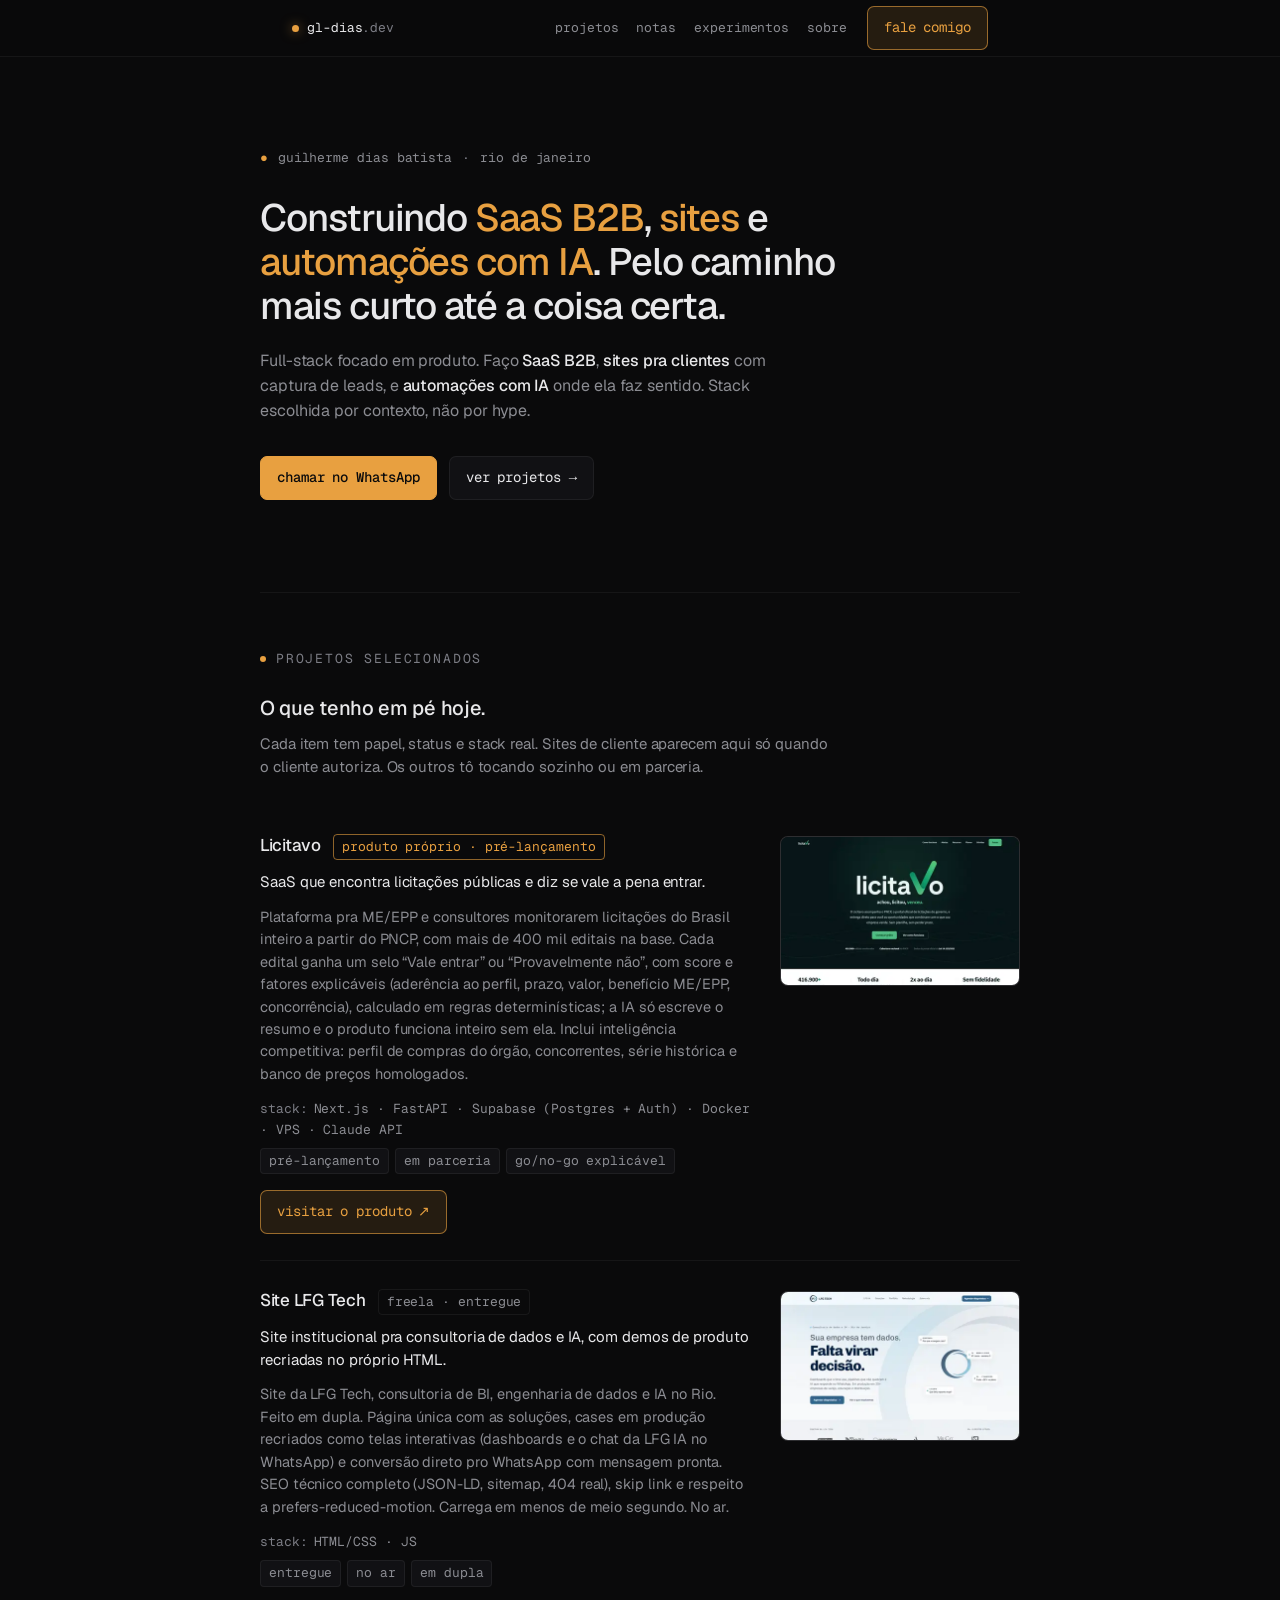
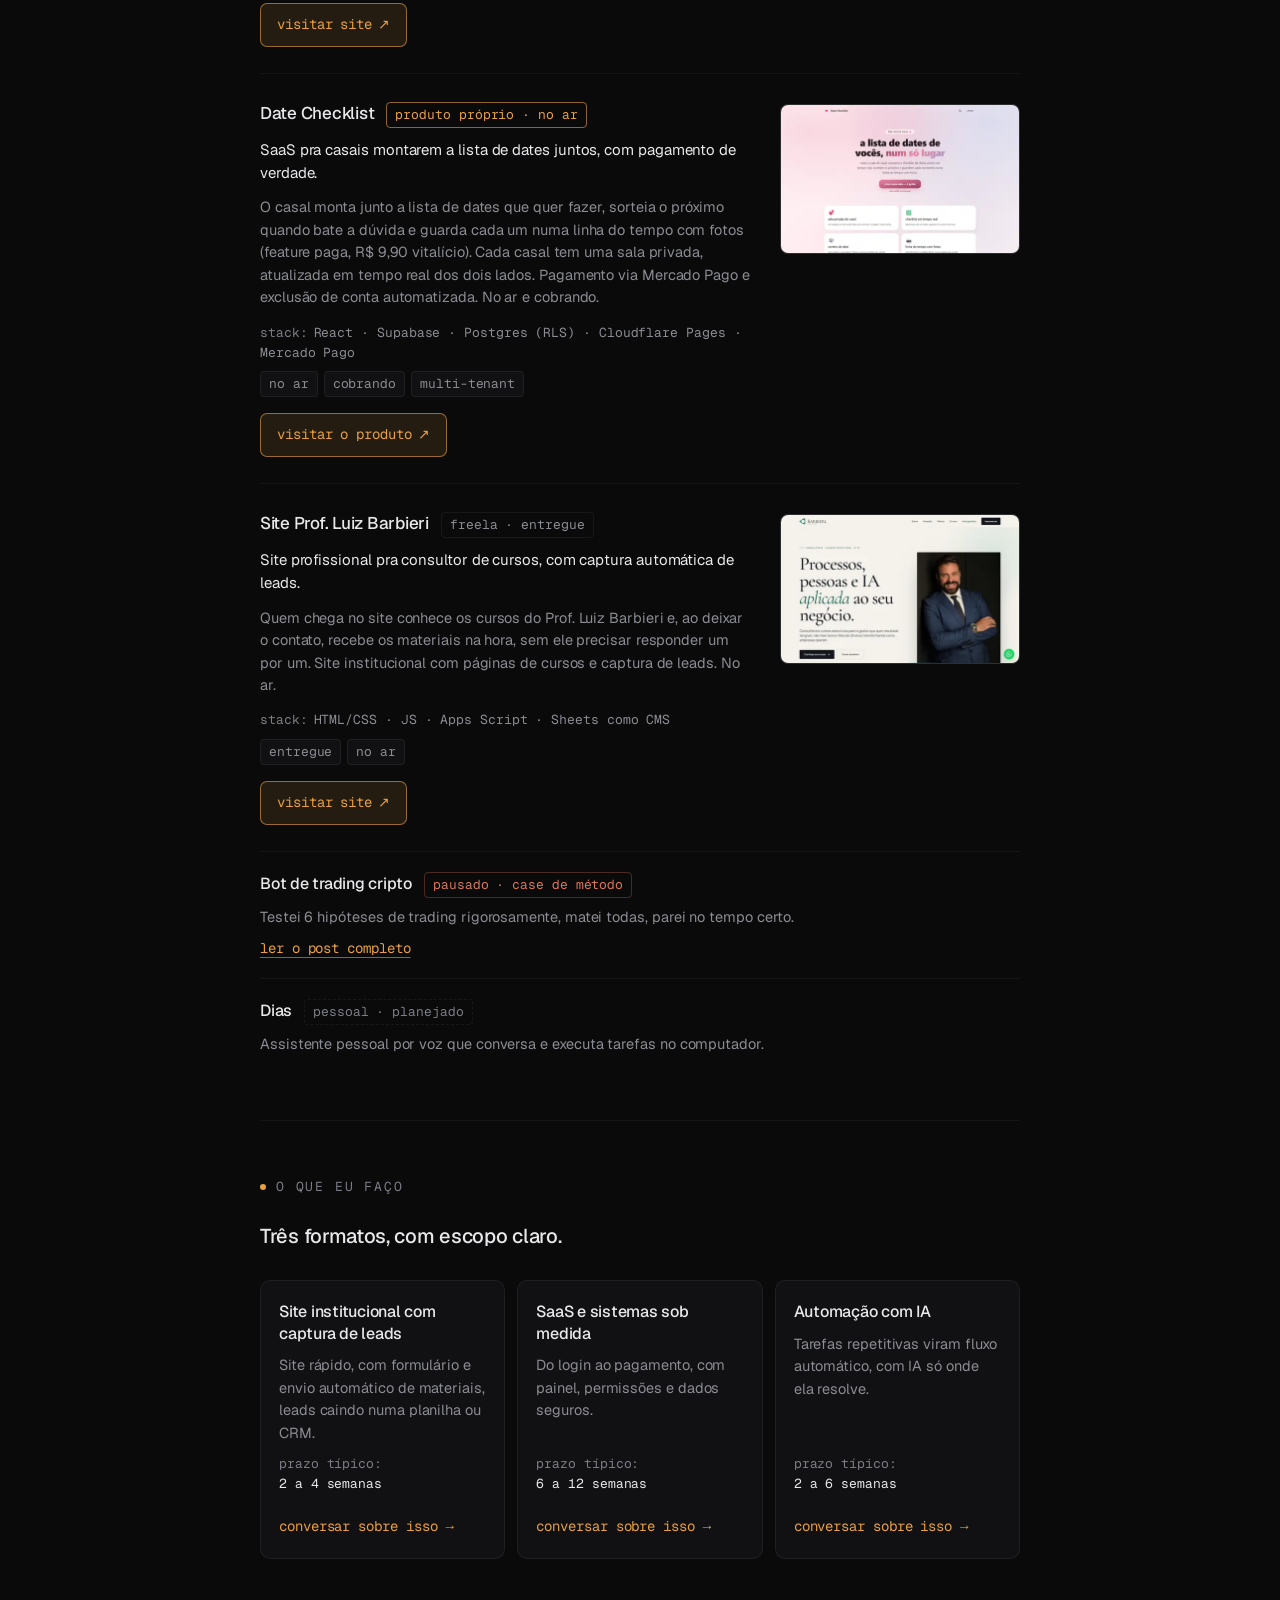
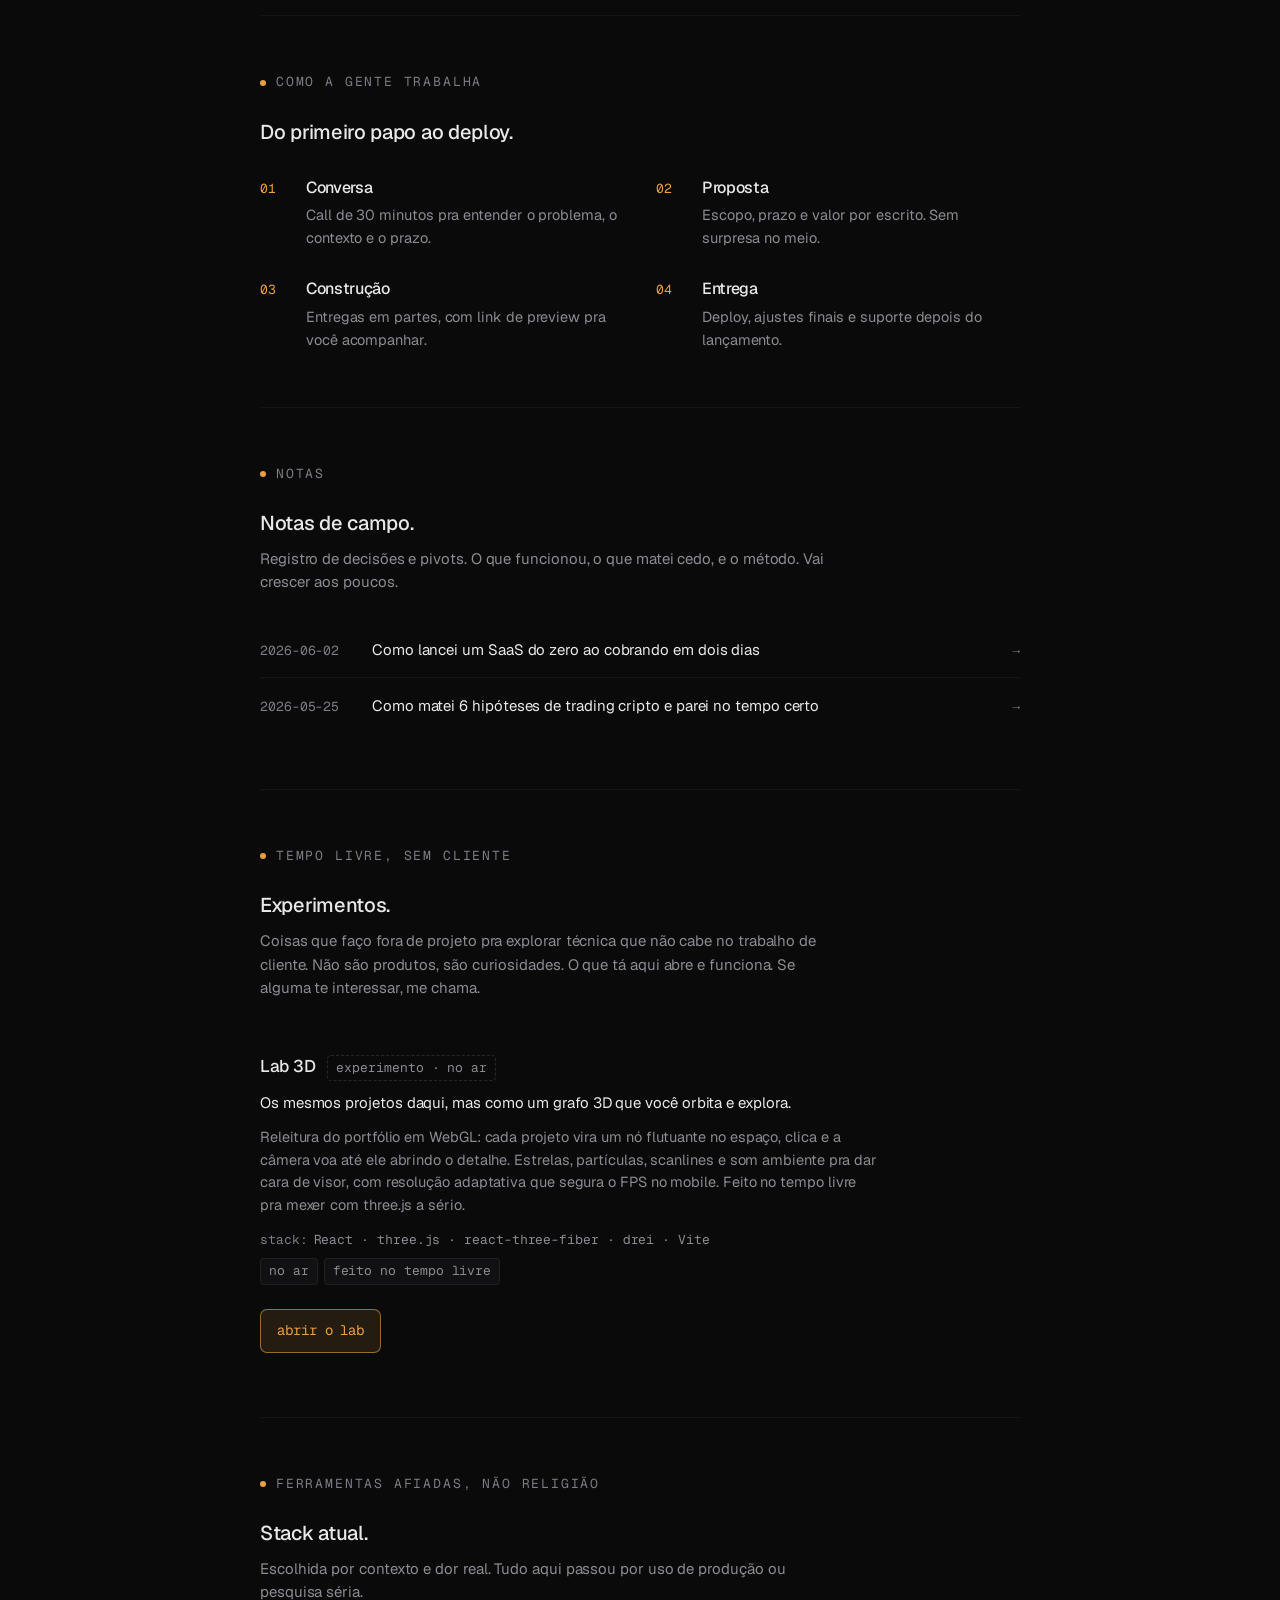
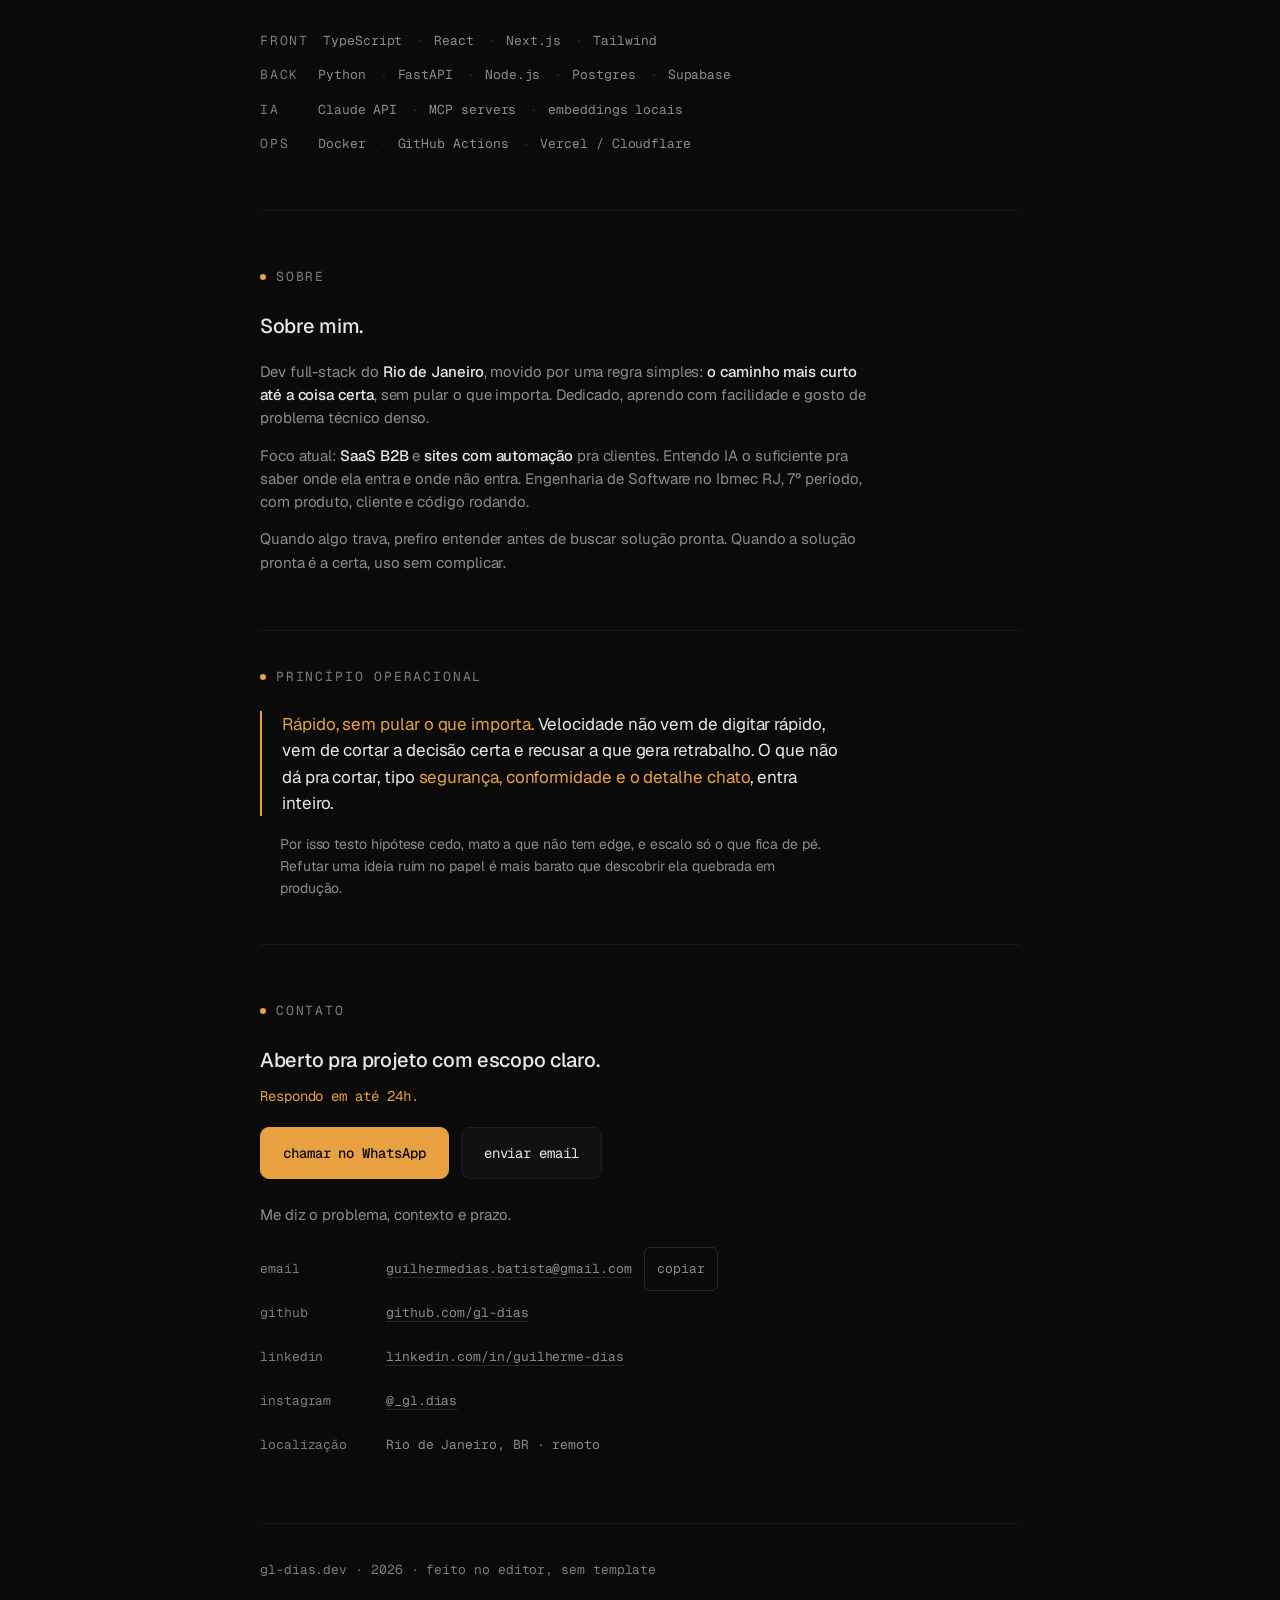
==== index.html @ 7282e041 "Refactor code structure for improved readability and maintainability" ====
<!DOCTYPE html>
<html lang="pt-BR">
<head>
  <meta charset="UTF-8" />
  <meta name="viewport" content="width=device-width, initial-scale=1.0" />
  <title>Guilherme Dias · engenharia de software full-stack, IA aplicada</title>
  <meta name="description" content="Dev full-stack do Rio de Janeiro. Construindo SaaS B2B, sites com captura de leads e automações com IA onde faz sentido. Rápido, sem pular o que importa." />

  <meta property="og:title" content="Guilherme Dias · engenharia de software full-stack, IA aplicada" />
  <meta property="og:description" content="Dev full-stack do Rio. Construindo SaaS B2B, sites e automações com IA onde faz sentido." />
  <meta property="og:type" content="website" />
  <meta property="og:url" content="https://gl-dias.pages.dev/" />
  <meta property="og:image" content="https://gl-dias.pages.dev/images/og.jpg" />
  <meta name="twitter:card" content="summary_large_image" />
  <link rel="canonical" href="https://gl-dias.pages.dev/" />

  <link rel="preload" href="/fonts/geist-latin.woff2" as="font" type="font/woff2" crossorigin />
  <link rel="preload" href="/fonts/geist-mono-latin.woff2" as="font" type="font/woff2" crossorigin />

  <link rel="stylesheet" href="styles.css" />

  <link rel="icon" type="image/svg+xml" href="data:image/svg+xml;utf8,<svg xmlns='http://www.w3.org/2000/svg' viewBox='0 0 32 32'><rect width='32' height='32' rx='6' fill='%230A0A0B'/><circle cx='16' cy='16' r='5' fill='%23E8A040'/></svg>" />

  <script type="application/ld+json">
  {
    "@context": "https://schema.org",
    "@type": "Person",
    "name": "Guilherme Dias Batista",
    "jobTitle": "Desenvolvedor full-stack",
    "alumniOf": {
      "@type": "CollegeOrUniversity",
      "name": "Ibmec RJ"
    },
    "url": "https://gl-dias.pages.dev/",
    "image": "https://gl-dias.pages.dev/images/og.jpg",
    "address": {
      "@type": "PostalAddress",
      "addressLocality": "Rio de Janeiro",
      "addressRegion": "RJ",
      "addressCountry": "BR"
    },
    "sameAs": [
      "https://github.com/gl-dias",
      "https://www.linkedin.com/in/guilherme-dias-838326241/",
      "https://instagram.com/_gl.dias"
    ]
  }
  </script>

  <!-- reveal só esconde conteúdo se o JS rodar; se main.js não confirmar em 1,5s, tudo aparece -->
  <script>
    document.documentElement.classList.add("js");
    setTimeout(function () {
      if (!window.__revealReady) document.documentElement.classList.remove("js");
    }, 1500);
  </script>
  <script src="main.js" defer></script>
</head>
<body>
  <nav class="nav" aria-label="principal">
    <div class="nav-inner">
      <a href="#" class="nav-logo">
        <span class="dot"></span>
        <span>gl-dias<span class="faint">.dev</span></span>
      </a>
      <div class="nav-links" id="nav-links">
        <a href="#projetos">projetos</a>
        <a href="#notas">notas</a>
        <a href="#experimentos">experimentos</a>
        <a href="#sobre">sobre</a>
        <a href="#contato" class="nav-link-contact">contato</a>
      </div>
      <a class="btn btn-primary nav-cta" href="#contato">fale comigo</a>
      <button class="nav-toggle" type="button" aria-expanded="false" aria-controls="nav-links" aria-label="abrir menu">
        <span class="nav-toggle-bar"></span>
        <span class="nav-toggle-bar"></span>
      </button>
    </div>
  </nav>

  <main>
    <!-- hero -->
    <section class="hero wrap">
      <div class="reveal">
        <div class="hero-tag">
          <span class="at">●</span>
          <span>guilherme dias batista</span>
          <span class="faint">·</span>
          <span>rio de janeiro</span>
        </div>
      </div>

      <div class="reveal">
        <h1 class="hero-headline">
          Construindo <em>SaaS B2B</em>, <em>sites</em> e <em>automações com IA</em>. Pelo caminho mais curto até a coisa certa.
        </h1>
      </div>

      <div class="reveal">
        <p class="hero-sub">
          Full-stack focado em produto. Faço <strong>SaaS B2B</strong>,
          <strong>sites pra clientes</strong> com captura de leads, e
          <strong>automações com IA</strong> onde ela faz sentido.
          Stack escolhida por contexto, não por hype.
        </p>
      </div>

      <div class="reveal">
        <div class="hero-actions">
          <a class="btn btn-solid" href="https://wa.me/5521998822396?text=Oi%20Guilherme%2C%20vim%20pelo%20site.%20Meu%20projeto%20%C3%A9..." target="_blank" rel="noopener">chamar no WhatsApp</a>
          <a class="btn" href="#projetos">ver projetos →</a>
        </div>
      </div>
    </section>

    <!-- projetos -->
    <section id="projetos" class="wrap section">
      <div class="reveal">
        <div class="eyebrow">projetos selecionados</div>
        <h2 style="margin-bottom: 8px">O que tenho em pé hoje.</h2>
        <p style="margin-bottom: 28px; max-width: 580px">
          Cada item tem papel, status e stack real. Sites de cliente aparecem aqui só
          quando o cliente autoriza. Os outros tô tocando sozinho ou em parceria.
        </p>
      </div>

      <div class="proj-list">
        <article class="proj proj-full reveal">
          <div class="proj-body">
            <div class="proj-head">
              <h3 class="proj-name">Licitavo</h3>
              <span class="proj-role lead">produto próprio · pré-lançamento</span>
            </div>
            <p class="proj-tagline">SaaS que encontra licitações públicas e diz se vale a pena entrar.</p>
            <p class="proj-desc">Plataforma pra ME/EPP e consultores monitorarem licitações do Brasil inteiro a partir do PNCP, com mais de 400 mil editais na base. Cada edital ganha um selo “Vale entrar” ou “Provavelmente não”, com score e fatores explicáveis (aderência ao perfil, prazo, valor, benefício ME/EPP, concorrência), calculado em regras determinísticas; a IA só escreve o resumo e o produto funciona inteiro sem ela. Inclui inteligência competitiva: perfil de compras do órgão, concorrentes, série histórica e banco de preços homologados.</p>
            <p class="proj-stack"><span class="stack-label">stack:</span>Next.js · FastAPI · Supabase (Postgres + Auth) · Docker · VPS · Claude API</p>
            <ul class="proj-chips">
              <li>pré-lançamento</li>
              <li>em parceria</li>
              <li>go/no-go explicável</li>
            </ul>
            <a class="proj-link" href="https://licitavo.com.br" target="_blank" rel="noopener">visitar o produto <span class="proj-link-arrow">↗</span></a>
          </div>
          <img class="proj-thumb" src="images/projetos/licitavo-480.webp" data-zoom-src="images/projetos/licitavo-1440.webp" srcset="images/projetos/licitavo-480.webp 480w, images/projetos/licitavo-640.webp 640w, images/projetos/licitavo-800.webp 800w" sizes="(max-width: 639px) calc(100vw - 36px), 240px" width="480" height="300" loading="lazy" decoding="async" alt="Página inicial do Licitavo: logo, slogan “achou, licitou, venceu.” e o contador de editais monitorados via PNCP." />
        </article>

        <article class="proj proj-full reveal">
          <div class="proj-body">
            <div class="proj-head">
              <h3 class="proj-name">Site LFG Tech</h3>
              <span class="proj-role client">freela · entregue</span>
            </div>
            <p class="proj-tagline">Site institucional pra consultoria de dados e IA, com demos de produto recriadas no próprio HTML.</p>
            <p class="proj-desc">Site da LFG Tech, consultoria de BI, engenharia de dados e IA no Rio. Feito em dupla. Página única com as soluções, cases em produção recriados como telas interativas (dashboards e o chat da LFG IA no WhatsApp) e conversão direto pro WhatsApp com mensagem pronta. SEO técnico completo (JSON-LD, sitemap, 404 real), skip link e respeito a prefers-reduced-motion. Carrega em menos de meio segundo. No ar.</p>
            <p class="proj-stack"><span class="stack-label">stack:</span>HTML/CSS · JS</p>
            <ul class="proj-chips">
              <li>entregue</li>
              <li>no ar</li>
              <li>em dupla</li>
            </ul>
            <a class="proj-link" href="https://lfgtech.com.br/" target="_blank" rel="noopener">visitar site <span class="proj-link-arrow">↗</span></a>
          </div>
          <img class="proj-thumb" src="images/projetos/lfgtech-480.webp" data-zoom-src="images/projetos/lfgtech-1440.webp" srcset="images/projetos/lfgtech-480.webp 480w, images/projetos/lfgtech-640.webp 640w, images/projetos/lfgtech-800.webp 800w" sizes="(max-width: 639px) calc(100vw - 36px), 240px" width="480" height="300" loading="lazy" decoding="async" alt="Página inicial da LFG Tech com a chamada “Sua empresa tem dados. Falta virar decisão.” e o botão de agendar diagnóstico." />
        </article>

        <article class="proj proj-full reveal">
          <div class="proj-body">
            <div class="proj-head">
              <h3 class="proj-name">Date Checklist</h3>
              <span class="proj-role lead">produto próprio · no ar</span>
            </div>
            <p class="proj-tagline">SaaS pra casais montarem a lista de dates juntos, com pagamento de verdade.</p>
            <p class="proj-desc">O casal monta junto a lista de dates que quer fazer, sorteia o próximo quando bate a dúvida e guarda cada um numa linha do tempo com fotos (feature paga, R$ 9,90 vitalício). Cada casal tem uma sala privada, atualizada em tempo real dos dois lados. Pagamento via Mercado Pago e exclusão de conta automatizada. No ar e cobrando.</p>
            <p class="proj-stack"><span class="stack-label">stack:</span>React · Supabase · Postgres (RLS) · Cloudflare Pages · Mercado Pago</p>
            <ul class="proj-chips">
              <li>no ar</li>
              <li>cobrando</li>
              <li>multi-tenant</li>
            </ul>
            <a class="proj-link" href="https://datechecklist.com.br" target="_blank" rel="noopener">visitar o produto <span class="proj-link-arrow">↗</span></a>
          </div>
          <img class="proj-thumb" src="images/projetos/datechecklist-480.webp" data-zoom-src="images/projetos/datechecklist-1440.webp" srcset="images/projetos/datechecklist-480.webp 480w, images/projetos/datechecklist-640.webp 640w, images/projetos/datechecklist-800.webp 800w" sizes="(max-width: 639px) calc(100vw - 36px), 240px" width="480" height="300" loading="lazy" decoding="async" alt="Página inicial do Date Checklist com a chamada “a lista de dates de vocês, num só lugar” e os cards de sala privada e checklist em tempo real." />
        </article>

        <article class="proj proj-full reveal">
          <div class="proj-body">
            <div class="proj-head">
              <h3 class="proj-name">Site Prof. Luiz Barbieri</h3>
              <span class="proj-role client">freela · entregue</span>
            </div>
            <p class="proj-tagline">Site profissional pra consultor de cursos, com captura automática de leads.</p>
            <p class="proj-desc">Quem chega no site conhece os cursos do Prof. Luiz Barbieri e, ao deixar o contato, recebe os materiais na hora, sem ele precisar responder um por um. Site institucional com páginas de cursos e captura de leads. No ar.</p>
            <p class="proj-stack"><span class="stack-label">stack:</span>HTML/CSS · JS · Apps Script · Sheets como CMS</p>
            <ul class="proj-chips">
              <li>entregue</li>
              <li>no ar</li>
            </ul>
            <a class="proj-link" href="https://barbiericonsulting.pages.dev/" target="_blank" rel="noopener">visitar site <span class="proj-link-arrow">↗</span></a>
          </div>
          <img class="proj-thumb" src="images/projetos/barbieri-480.webp" data-zoom-src="images/projetos/barbieri-1440.webp" srcset="images/projetos/barbieri-480.webp 480w, images/projetos/barbieri-640.webp 640w, images/projetos/barbieri-800.webp 800w" sizes="(max-width: 639px) calc(100vw - 36px), 240px" width="480" height="300" loading="lazy" decoding="async" alt="Página inicial da Barbieri Consulting com a chamada “Processos, pessoas e IA aplicada ao seu negócio” e foto do Prof. Luiz Barbieri." />
        </article>

        <article class="proj proj-compact reveal">
          <div class="proj-head">
            <h3 class="proj-name">Bot de trading cripto</h3>
            <span class="proj-role paused">pausado · case de método</span>
          </div>
          <p class="proj-tagline">Testei 6 hipóteses de trading rigorosamente, matei todas, parei no tempo certo.</p>
          <a class="proj-textlink" href="posts/bot-cripto">ler o post completo</a>
        </article>

        <article class="proj proj-compact reveal">
          <div class="proj-head">
            <h3 class="proj-name">Dias</h3>
            <span class="proj-role draft">pessoal · planejado</span>
          </div>
          <p class="proj-tagline">Assistente pessoal por voz que conversa e executa tarefas no computador.</p>
        </article>
      </div>
    </section>

    <!-- o que eu faço -->
    <section id="servicos" class="wrap section">
      <div class="reveal">
        <div class="eyebrow">o que eu faço</div>
        <h2 style="margin-bottom: 28px">Três formatos, com escopo claro.</h2>
      </div>

      <div class="svc-list">
        <article class="svc reveal">
          <h3 class="svc-title">Site institucional com captura de leads</h3>
          <p class="svc-desc">Site rápido, com formulário e envio automático de materiais, leads caindo numa planilha ou CRM.</p>
          <p class="svc-time"><span class="svc-time-label">prazo típico:</span> 2 a 4 semanas</p>
          <a class="svc-link" href="#contato">conversar sobre isso →</a>
        </article>

        <article class="svc reveal">
          <h3 class="svc-title">SaaS e sistemas sob medida</h3>
          <p class="svc-desc">Do login ao pagamento, com painel, permissões e dados seguros.</p>
          <p class="svc-time"><span class="svc-time-label">prazo típico:</span> 6 a 12 semanas</p>
          <a class="svc-link" href="#contato">conversar sobre isso →</a>
        </article>

        <article class="svc reveal">
          <h3 class="svc-title">Automação com IA</h3>
          <p class="svc-desc">Tarefas repetitivas viram fluxo automático, com IA só onde ela resolve.</p>
          <p class="svc-time"><span class="svc-time-label">prazo típico:</span> 2 a 6 semanas</p>
          <a class="svc-link" href="#contato">conversar sobre isso →</a>
        </article>
      </div>
    </section>

    <!-- como a gente trabalha -->
    <section id="processo" class="wrap section">
      <div class="reveal">
        <div class="eyebrow">como a gente trabalha</div>
        <h2 style="margin-bottom: 28px">Do primeiro papo ao deploy.</h2>
      </div>

      <ol class="steps">
        <li class="step reveal">
          <span class="step-num" aria-hidden="true">01</span>
          <h3 class="step-title">Conversa</h3>
          <p class="step-desc">Call de 30 minutos pra entender o problema, o contexto e o prazo.</p>
        </li>
        <li class="step reveal">
          <span class="step-num" aria-hidden="true">02</span>
          <h3 class="step-title">Proposta</h3>
          <p class="step-desc">Escopo, prazo e valor por escrito. Sem surpresa no meio.</p>
        </li>
        <li class="step reveal">
          <span class="step-num" aria-hidden="true">03</span>
          <h3 class="step-title">Construção</h3>
          <p class="step-desc">Entregas em partes, com link de preview pra você acompanhar.</p>
        </li>
        <li class="step reveal">
          <span class="step-num" aria-hidden="true">04</span>
          <h3 class="step-title">Entrega</h3>
          <p class="step-desc">Deploy, ajustes finais e suporte depois do lançamento.</p>
        </li>
      </ol>
    </section>

    <!-- notas -->
    <section id="notas" class="wrap section">
      <div class="reveal">
        <div class="eyebrow">notas</div>
        <h2 style="margin-bottom: 8px">Notas de campo.</h2>
        <p style="margin-bottom: 28px; max-width: 580px">
          Registro de decisões e pivots. O que funcionou, o que matei cedo, e o método.
          Vai crescer aos poucos.
        </p>
      </div>

      <div class="writing">
        <a class="post reveal" href="posts/date-checklist">
          <span class="post-date">2026-06-02</span>
          <span class="post-title">Como lancei um SaaS do zero ao cobrando em dois dias</span>
          <span class="post-arrow">→</span>
        </a>
        <a class="post reveal" href="posts/bot-cripto">
          <span class="post-date">2026-05-25</span>
          <span class="post-title">Como matei 6 hipóteses de trading cripto e parei no tempo certo</span>
          <span class="post-arrow">→</span>
        </a>
      </div>
    </section>

    <!-- experimentos -->
    <section id="experimentos" class="wrap section">
      <div class="reveal">
        <div class="eyebrow">tempo livre, sem cliente</div>
        <h2 style="margin-bottom: 8px">Experimentos.</h2>
        <p style="margin-bottom: 28px; max-width: 580px">
          Coisas que faço fora de projeto pra explorar técnica que não cabe no trabalho de cliente.
          Não são produtos, são curiosidades. O que tá aqui abre e funciona. Se alguma te interessar, me chama.
        </p>
      </div>

      <div class="proj-list">
        <article class="proj reveal">
          <div class="proj-head">
            <h3 class="proj-name">Lab 3D</h3>
            <span class="proj-role experiment">experimento · no ar</span>
          </div>
          <p class="proj-tagline">Os mesmos projetos daqui, mas como um grafo 3D que você orbita e explora.</p>
          <p class="proj-desc">Releitura do portfólio em WebGL: cada projeto vira um nó flutuante no espaço, clica e a câmera voa até ele abrindo o detalhe. Estrelas, partículas, scanlines e som ambiente pra dar cara de visor, com resolução adaptativa que segura o FPS no mobile. Feito no tempo livre pra mexer com three.js a sério.</p>
          <p class="proj-stack"><span class="stack-label">stack:</span>React · three.js · react-three-fiber · drei · Vite</p>
          <ul class="proj-chips">
            <li>no ar</li>
            <li>feito no tempo livre</li>
          </ul>
          <a class="proj-link" href="/lab/">abrir o lab</a>
        </article>
      </div>
    </section>

    <!-- stack -->
    <section class="wrap section">
      <div class="reveal">
        <div class="eyebrow">ferramentas afiadas, não religião</div>
        <h2 style="margin-bottom: 8px">Stack atual.</h2>
        <p style="margin-bottom: 28px; max-width: 580px">
          Escolhida por contexto e dor real. Tudo aqui passou por uso de produção ou pesquisa séria.
        </p>
      </div>

      <div class="reveal">
        <div class="stack-ribbon" style="flex-direction: column; gap: 14px">
          <div class="group">
            <span class="group-label">front</span>
            <span class="item">TypeScript</span>
            <span class="item">React</span>
            <span class="item">Next.js</span>
            <span class="item">Tailwind</span>
          </div>
          <div class="group">
            <span class="group-label">back</span>
            <span class="item">Python</span>
            <span class="item">FastAPI</span>
            <span class="item">Node.js</span>
            <span class="item">Postgres</span>
            <span class="item">Supabase</span>
          </div>
          <div class="group">
            <span class="group-label">ia</span>
            <span class="item">Claude API</span>
            <span class="item">MCP servers</span>
            <span class="item">embeddings locais</span>
          </div>
          <div class="group">
            <span class="group-label">ops</span>
            <span class="item">Docker</span>
            <span class="item">GitHub Actions</span>
            <span class="item">Vercel / Cloudflare</span>
          </div>
        </div>
      </div>
    </section>

    <!-- sobre -->
    <section id="sobre" class="wrap section">
      <div class="reveal">
        <div class="eyebrow">sobre</div>
        <h2 style="margin-bottom: 18px">Sobre mim.</h2>
        <div class="about">
          <p>
            Dev full-stack do <strong>Rio de Janeiro</strong>, movido por uma regra simples:
            <strong>o caminho mais curto até a coisa certa</strong>, sem pular o que importa.
            Dedicado, aprendo com facilidade e gosto de problema técnico denso.
          </p>
          <p>
            Foco atual: <strong>SaaS B2B</strong> e
            <strong>sites com automação</strong> pra clientes. Entendo IA o suficiente
            pra saber onde ela entra e onde não entra. Engenharia de Software no Ibmec RJ, 7º período,
            com produto, cliente e código rodando.
          </p>
          <p>
            Quando algo trava, prefiro entender antes de buscar solução pronta.
            Quando a solução pronta é a certa, uso sem complicar.
          </p>
        </div>
      </div>
    </section>

    <!-- princípio operacional -->
    <section class="wrap principle section">
      <div class="reveal">
        <div class="eyebrow">princípio operacional</div>
        <p class="principle-quote">
          <em>Rápido, sem pular o que importa.</em> Velocidade não vem de digitar rápido,
          vem de cortar a decisão certa e recusar a que gera retrabalho. O que não dá pra cortar,
          tipo <em>segurança, conformidade e o detalhe chato</em>, entra inteiro.
        </p>
        <p class="principle-body">
          Por isso testo hipótese cedo, mato a que não tem edge, e escalo só o que fica de pé.
          Refutar uma ideia ruim no papel é mais barato que descobrir ela quebrada em produção.
        </p>
      </div>
    </section>

    <!-- contato -->
    <section id="contato" class="wrap section">
      <div class="reveal">
        <div class="eyebrow">contato</div>
        <h2 style="margin-bottom: 10px">Aberto pra projeto com escopo claro.</h2>
        <p class="contact-sla">Respondo em até 24h.</p>
        <div class="contact-actions">
          <a class="btn btn-solid btn-lg" href="https://wa.me/5521998822396?text=Oi%20Guilherme%2C%20vim%20pelo%20site.%20Meu%20projeto%20%C3%A9..." target="_blank" rel="noopener">chamar no WhatsApp</a>
          <a class="btn btn-lg" href="mailto:guilhermedias.batista@gmail.com?subject=Contato%20pelo%20site">enviar email</a>
        </div>
        <p style="margin-bottom: 20px; max-width: 580px">Me diz o problema, contexto e prazo.</p>
        <div class="contact">
          <div class="contact-line">
            <span class="label">email</span>
            <span class="val">
              <a href="mailto:guilhermedias.batista@gmail.com?subject=Contato%20pelo%20site" id="contact-email">guilhermedias.batista@gmail.com</a>
              <button class="copy-btn" type="button" data-copy="guilhermedias.batista@gmail.com" aria-describedby="copy-status">copiar</button>
              <span class="copy-status" id="copy-status" role="status" aria-live="polite"></span>
            </span>
          </div>
          <div class="contact-line">
            <span class="label">github</span>
            <span class="val"><a href="https://github.com/gl-dias" target="_blank" rel="noopener">github.com/gl-dias</a></span>
          </div>
          <div class="contact-line">
            <span class="label">linkedin</span>
            <span class="val"><a href="https://www.linkedin.com/in/guilherme-dias-838326241/" target="_blank" rel="noopener">linkedin.com/in/guilherme-dias</a></span>
          </div>
          <div class="contact-line">
            <span class="label">instagram</span>
            <span class="val"><a href="https://instagram.com/_gl.dias" target="_blank" rel="noopener">@_gl.dias</a></span>
          </div>
          <div class="contact-line">
            <span class="label">localização</span>
            <span class="val">Rio de Janeiro, BR · remoto</span>
          </div>
        </div>
      </div>
    </section>
  </main>

  <footer class="wrap footer">
    <span>gl-dias.dev · 2026 · feito no editor, sem template</span>
  </footer>
</body>
</html>
---- styles.css ----
/* ============================================================
   guilhermedias, terminal honesto
   ============================================================ */

/* Geist e Geist Mono servidas daqui (mesmos arquivos variáveis do Google Fonts, subsets latin + símbolos) */
@font-face {
  font-family: 'Geist';
  font-style: normal;
  font-weight: 400 600;
  font-display: swap;
  src: url(/fonts/geist-latin.woff2) format('woff2');
  unicode-range: U+0000-00FF, U+0131, U+0152-0153, U+02BB-02BC, U+02C6, U+02DA, U+02DC, U+0304, U+0308, U+0329, U+2000-206F, U+20AC, U+2122, U+2191, U+2193, U+2212, U+2215, U+FEFF, U+FFFD;
}
@font-face {
  font-family: 'Geist Mono';
  font-style: normal;
  font-weight: 400 500;
  font-display: swap;
  src: url(/fonts/geist-mono-symbols2.woff2) format('woff2');
  unicode-range: U+2000-2001, U+2004-2008, U+200A, U+23B8-23BD, U+2500-259F;
}
@font-face {
  font-family: 'Geist Mono';
  font-style: normal;
  font-weight: 400 500;
  font-display: swap;
  src: url(/fonts/geist-mono-latin.woff2) format('woff2');
  unicode-range: U+0000-00FF, U+0131, U+0152-0153, U+02BB-02BC, U+02C6, U+02DA, U+02DC, U+0304, U+0308, U+0329, U+2000-206F, U+20AC, U+2122, U+2191, U+2193, U+2212, U+2215, U+FEFF, U+FFFD;
}

:root {
  --bg: #0A0A0B;
  --bg-elev: #111114;
  --line: rgba(255, 255, 255, 0.06);
  --line-strong: rgba(255, 255, 255, 0.12);
  --text: #E8E8EA;
  --text-dim: #8B8C92;
  --text-faint: #7C7D85;
  --accent: #E8A040;
  --accent-dim: rgba(232, 160, 64, 0.6);
  --accent-faint: rgba(232, 160, 64, 0.12);
  --ok: #7BC97F;
  --warn: #D97757;
  --rule: rgba(255, 255, 255, 0.05);
}

* { box-sizing: border-box; margin: 0; padding: 0; }

/* foco visível pra navegação por teclado (acessibilidade) */
:focus-visible {
  outline: 2px solid var(--accent);
  outline-offset: 3px;
  border-radius: 3px;
}

html, body {
  background: var(--bg);
  color: var(--text);
  font-family: 'Geist', system-ui, sans-serif;
  font-size: 15px;
  line-height: 1.55;
  -webkit-font-smoothing: antialiased;
  font-feature-settings: "ss01", "cv11";
  letter-spacing: -0.005em;
  overflow-wrap: break-word;
  text-size-adjust: 100%;
  -webkit-text-size-adjust: 100%;
}

::selection { background: var(--accent-faint); color: #fff; }

a { color: inherit; text-decoration: none; transition: color 200ms; }
a:hover { color: var(--accent); }

button { font: inherit; background: none; border: none; color: inherit; cursor: pointer; }

.faint { color: var(--text-faint); }

.mono {
  font-family: 'Geist Mono', ui-monospace, monospace;
  font-feature-settings: "calt", "ss01";
}

/* ---------- layout primitives ---------- */
.wrap {
  max-width: 760px;
  margin: 0 auto;
  padding: 0 32px;
}

.section {
  padding: 56px 0;
  border-top: 1px solid var(--rule);
}
.section:first-of-type { border-top: none; }

.eyebrow {
  font-family: 'Geist Mono', monospace;
  font-size: 13px;
  letter-spacing: 0.14em;
  text-transform: uppercase;
  color: var(--text-faint);
  margin-bottom: 24px;
  display: flex;
  align-items: center;
  gap: 10px;
}
.eyebrow::before {
  content: "";
  display: inline-block;
  width: 6px;
  height: 6px;
  background: var(--accent);
  border-radius: 50%;
}

h1, h2, h3 { font-weight: 500; letter-spacing: -0.02em; }
h1 {
  font-size: 38px;
  line-height: 1.15;
  font-weight: 500;
  letter-spacing: -0.028em;
}
h2 { font-size: 20px; letter-spacing: -0.015em; }
h3 { font-size: 16px; font-weight: 500; }
p { color: var(--text-dim); }

/* ---------- nav ---------- */
.nav {
  position: sticky;
  top: 0;
  z-index: 50;
  background: rgba(10, 10, 11, 0.85);
  backdrop-filter: blur(12px);
  -webkit-backdrop-filter: blur(12px);
  border-bottom: 1px solid var(--rule);
}
.nav-inner {
  max-width: 760px;
  margin: 0 auto;
  padding: 6px 32px;
  display: flex;
  align-items: center;
  gap: 20px;
}
.nav-logo {
  font-family: 'Geist Mono', monospace;
  font-size: 13px;
  color: var(--text);
  display: inline-flex;
  align-items: center;
  gap: 8px;
  min-height: 44px;
  white-space: nowrap;
  flex-shrink: 0;
  margin-right: auto;
}
.nav-logo .dot {
  width: 7px;
  height: 7px;
  background: var(--accent);
  border-radius: 50%;
  box-shadow: 0 0 12px var(--accent-dim);
}
.nav-links {
  display: flex;
  gap: 18px;
  font-family: 'Geist Mono', monospace;
  font-size: 13px;
  color: var(--text-dim);
}
.nav-links a {
  display: inline-flex;
  align-items: center;
  min-height: 44px;
  white-space: nowrap;
}
.nav-cta { flex-shrink: 0; white-space: nowrap; }
/* no desktop o "fale comigo" já leva pro contato; o link volta no menu mobile */
@media (min-width: 640px) { .nav-link-contact { display: none !important; } }

/* botão do menu: só aparece no mobile e só com JS (sem JS os links ficam visíveis) */
.nav-toggle {
  display: none;
  width: 44px;
  height: 44px;
  align-items: center;
  justify-content: center;
  flex-direction: column;
  gap: 5px;
  border: 1px solid var(--line);
  border-radius: 7px;
  flex-shrink: 0;
}
.nav-toggle-bar {
  display: block;
  width: 16px;
  height: 1.5px;
  background: var(--text);
  transition: transform 200ms;
}
.nav-toggle[aria-expanded="true"] .nav-toggle-bar:first-child { transform: translateY(3.25px) rotate(45deg); }
.nav-toggle[aria-expanded="true"] .nav-toggle-bar:last-child { transform: translateY(-3.25px) rotate(-45deg); }

/* ---------- hero ---------- */
.hero { padding: 88px 0 48px; }
.hero-tag {
  font-family: 'Geist Mono', monospace;
  font-size: 13px;
  color: var(--text-dim);
  margin-bottom: 28px;
  display: inline-flex;
  align-items: center;
  gap: 10px;
}
.hero-tag .at { color: var(--accent); }
.hero-headline { margin-bottom: 22px; max-width: 600px; }
.hero-headline em { font-style: normal; color: var(--accent); }
.hero-sub {
  font-size: 16px;
  color: var(--text-dim);
  max-width: 560px;
  margin-bottom: 32px;
}
.hero-sub strong { color: var(--text); font-weight: 500; }
.hero-actions { display: flex; flex-wrap: wrap; gap: 12px; margin-bottom: 44px; }
.btn {
  font-family: 'Geist Mono', monospace;
  font-size: 14px;
  min-height: 44px;
  padding: 9px 16px;
  border-radius: 7px;
  border: 1px solid var(--line);
  background: var(--bg-elev);
  color: var(--text);
  transition: border-color 200ms, background 200ms, color 200ms;
  display: inline-flex;
  align-items: center;
  gap: 8px;
}
.btn:hover { border-color: var(--line-strong); background: #16161A; }
.btn-primary {
  border-color: var(--accent-dim);
  background: var(--accent-faint);
  color: var(--accent);
}
.btn-primary:hover { border-color: var(--accent); }
/* ação principal (WhatsApp): preenchido */
.btn-solid {
  background: var(--accent);
  border-color: var(--accent);
  color: var(--bg);
  font-weight: 500;
}
.btn-solid:hover { background: var(--accent); border-color: var(--accent); color: var(--bg); filter: brightness(1.08); }
.hero-meta {
  display: flex;
  flex-wrap: wrap;
  gap: 8px 22px;
  font-family: 'Geist Mono', monospace;
  font-size: 13px;
  color: var(--text-faint);
}
.hero-meta span { display: inline-flex; align-items: center; gap: 6px; }

/* ---------- principle block ---------- */
.principle { padding: 36px 0 44px; }
.principle-quote {
  font-size: 17px;
  line-height: 1.55;
  color: var(--text);
  margin-bottom: 18px;
  padding-left: 20px;
  border-left: 2px solid var(--accent);
  max-width: 580px;
}
.principle-quote em { font-style: normal; color: var(--accent); }
.principle-body {
  font-size: 14px;
  color: var(--text-dim);
  max-width: 580px;
  padding-left: 20px;
}

/* ---------- project list ---------- */
.proj-list { display: flex; flex-direction: column; gap: 0; }
.proj {
  display: grid;
  grid-template-columns: 1fr;
  gap: 8px;
  padding: 26px 0;
  border-bottom: 1px solid var(--rule);
}
.proj:last-child { border-bottom: none; padding-bottom: 8px; }
.proj-head { display: flex; align-items: baseline; gap: 12px; flex-wrap: wrap; }
.proj-name {
  font-size: 17px;
  font-weight: 500;
  color: var(--text);
  letter-spacing: -0.015em;
}
.proj-link {
  display: inline-flex;
  align-items: center;
  gap: 6px;
  margin-top: 16px;
  min-height: 44px;
  padding: 8px 16px;
  border: 1px solid var(--accent-dim);
  background: var(--accent-faint);
  color: var(--accent);
  font-family: 'Geist Mono', monospace;
  font-size: 14px;
  border-radius: 7px;
  width: fit-content;
  transition: background 200ms, border-color 200ms, transform 200ms;
}
.proj-link:hover {
  background: rgba(232, 160, 64, 0.2);
  border-color: var(--accent);
  color: var(--accent);
}
.proj-link-arrow {
  display: inline-block;
  transition: transform 200ms;
}
.proj-link:hover .proj-link-arrow {
  transform: translate(2px, -2px);
}
.proj-role {
  font-family: 'Geist Mono', monospace;
  font-size: 13px;
  color: var(--text-faint);
  padding: 2px 8px;
  border: 1px solid var(--line);
  border-radius: 4px;
}
.proj-role.lead { color: var(--accent); border-color: var(--accent-dim); }
.proj-role.partner { color: var(--text-dim); }
.proj-role.client { color: var(--text-dim); }
.proj-role.paused { color: var(--warn); border-color: rgba(217,119,87,0.3); }
.proj-role.draft { color: var(--text-faint); border-style: dashed; }
.proj-role.experiment { color: var(--text-dim); border-color: var(--line-strong); border-style: dashed; }
.proj-desc {
  color: var(--text-dim);
  font-size: 14.5px;
  max-width: 620px;
  margin-top: 4px;
}

/* ---------- project tagline (linha didática pra leigo) ---------- */
.proj-tagline {
  color: var(--text);
  font-size: 15px;
  letter-spacing: -0.005em;
  margin-top: 2px;
  max-width: 620px;
}

/* ---------- cards completos (com miniatura) e compactos ---------- */
.proj-full {
  grid-template-columns: minmax(0, 1fr) 240px;
  gap: 8px 28px;
  align-items: start;
}
.proj-body { display: flex; flex-direction: column; gap: 8px; min-width: 0; }
.proj-body .proj-link { margin-top: 8px; }
.proj-thumb {
  display: block;
  width: 100%;
  height: auto;
  aspect-ratio: 16 / 10;
  object-fit: cover;
  object-position: top;
  border: 1px solid var(--line-strong);
  border-radius: 8px;
  background: var(--bg-elev);
  margin-top: 4px;
}
.proj-stack {
  margin-top: 6px;
  font-family: 'Geist Mono', monospace;
  font-size: 13px;
  color: var(--text-dim);
}
.proj-stack .stack-label { color: var(--text-faint); margin-right: 6px; }
.proj-chips {
  list-style: none;
  display: flex;
  flex-wrap: wrap;
  gap: 6px;
}
.proj-chips li {
  font-family: 'Geist Mono', monospace;
  font-size: 13px;
  color: var(--text-dim);
  padding: 2px 8px;
  border: 1px solid var(--line);
  border-radius: 4px;
  background: var(--bg-elev);
}

.proj-compact { gap: 6px; padding: 20px 0; }
.proj-compact .proj-name { font-size: 16px; }
.proj-compact .proj-tagline { color: var(--text-dim); font-size: 14.5px; }
.proj-textlink {
  display: inline-flex;
  align-items: center;
  min-height: 44px;
  margin: -8px 0 -12px;
  width: fit-content;
  font-family: 'Geist Mono', monospace;
  font-size: 14px;
  color: var(--accent);
  text-decoration: underline;
  text-decoration-color: var(--accent-dim);
  text-underline-offset: 4px;
}
.proj-textlink:hover { text-decoration-color: var(--accent); }

@media (max-width: 639px) {
  .proj-full { grid-template-columns: minmax(0, 1fr); }
  .proj-thumb { order: -1; margin: 0 0 8px; }
}

/* ---------- zoom das miniaturas ----------
   o main.js põe role="button" nas miniaturas e monta overlay + imagem grande no <body>. */
.proj-thumb[role="button"] { cursor: zoom-in; }
.zoom-overlay {
  position: fixed;
  inset: 0;
  z-index: 100;
  background: rgba(10, 10, 11, 0.92);
  opacity: 0;
  cursor: zoom-out;
  transition: opacity 300ms cubic-bezier(0.2, 0, 0.2, 1);
}
.zoom-overlay.is-open { opacity: 1; }
.zoom-img {
  position: fixed;
  z-index: 101;
  display: block;
  border-radius: 8px;
  background: var(--bg-elev);
  box-shadow: 0 24px 80px rgba(0, 0, 0, 0.6);
  cursor: zoom-out;
  transform-origin: 0 0;
  transition: transform 300ms cubic-bezier(0.2, 0, 0.2, 1),
              border-radius 300ms cubic-bezier(0.2, 0, 0.2, 1);
}
@media (prefers-reduced-motion: reduce) {
  .zoom-overlay, .zoom-img { transition: none; }
}

/* ---------- o que eu faço ---------- */
.svc-list {
  display: grid;
  grid-template-columns: repeat(3, minmax(0, 1fr));
  gap: 12px;
}
.svc {
  display: flex;
  flex-direction: column;
  gap: 10px;
  padding: 20px 18px 10px;
  border: 1px solid var(--line);
  border-radius: 10px;
  background: var(--bg-elev);
}
.svc-title { font-size: 16px; color: var(--text); letter-spacing: -0.015em; line-height: 1.35; }
.svc-desc { font-size: 14.5px; flex-grow: 1; }
.svc-time {
  font-family: 'Geist Mono', monospace;
  font-size: 13px;
  color: var(--text);
}
.svc-time-label { display: block; color: var(--text-faint); }
.svc-link {
  display: inline-flex;
  align-items: center;
  min-height: 44px;
  width: fit-content;
  font-family: 'Geist Mono', monospace;
  font-size: 14px;
  color: var(--accent);
}
.svc-link:hover { color: var(--text); }

/* ---------- como a gente trabalha ---------- */
.steps {
  list-style: none;
  display: grid;
  grid-template-columns: repeat(2, minmax(0, 1fr));
  gap: 28px 32px;
}
.step {
  display: grid;
  grid-template-columns: 34px 1fr;
  gap: 4px 12px;
  align-items: baseline;
}
.step-num {
  grid-row: span 2;
  font-family: 'Geist Mono', monospace;
  font-size: 13px;
  color: var(--accent);
}
.step-title { font-size: 16px; color: var(--text); }
.step-desc { font-size: 14.5px; }

@media (max-width: 720px) {
  .svc-list { grid-template-columns: minmax(0, 1fr); }
}
@media (max-width: 600px) {
  .steps { grid-template-columns: minmax(0, 1fr); gap: 22px; }
}

/* ---------- writing list ---------- */
.writing { display: flex; flex-direction: column; }
.post {
  display: grid;
  grid-template-columns: 92px 1fr auto;
  gap: 20px;
  align-items: baseline;
  padding: 16px 0;
  border-bottom: 1px solid var(--rule);
  transition: padding 200ms;
}
.post:last-child { border-bottom: none; }
.post:hover { padding-left: 4px; }
.post-date { font-family: 'Geist Mono', monospace; font-size: 13px; color: var(--text-faint); }
.post-title { font-size: 15px; color: var(--text); letter-spacing: -0.005em; }
.post-title .draft-tag {
  font-family: 'Geist Mono', monospace;
  font-size: 13px;
  color: var(--text-faint);
  border: 1px solid var(--line);
  padding: 1px 6px;
  border-radius: 3px;
  margin-left: 8px;
  vertical-align: 2px;
}
.post-arrow {
  font-family: 'Geist Mono', monospace;
  font-size: 13px;
  color: var(--text-faint);
  transition: color 200ms, transform 200ms;
}
.post:hover .post-arrow { color: var(--accent); transform: translateX(3px); }

/* ---------- stack ribbon ---------- */
.stack-ribbon {
  display: flex;
  flex-wrap: wrap;
  gap: 8px 14px;
  font-family: 'Geist Mono', monospace;
  font-size: 13px;
  color: var(--text-dim);
}
.stack-ribbon .group { display: inline-flex; align-items: baseline; flex-wrap: wrap; gap: 8px 14px; }
.stack-ribbon .group-label {
  color: var(--text-faint);
  text-transform: uppercase;
  font-size: 13px;
  letter-spacing: 0.14em;
  min-width: 44px;
}
.stack-ribbon .item {
  display: inline-flex;
  align-items: center;
  gap: 6px;
}
.stack-ribbon .item + .item::before {
  content: "·";
  color: rgba(255,255,255,0.15);
  margin-right: 4px;
}

/* ---------- about ---------- */
.about {
  font-size: 15px;
  color: var(--text-dim);
  max-width: 620px;
}
.about p + p { margin-top: 14px; }
.about strong { color: var(--text); font-weight: 500; }
.about a { color: var(--text); border-bottom: 1px solid var(--line-strong); }
.about a:hover { color: var(--accent); border-bottom-color: var(--accent); }

/* ---------- contact ---------- */
.contact { display: flex; flex-direction: column; }
.contact-line {
  display: grid;
  grid-template-columns: 110px 1fr;
  gap: 16px;
  align-items: center;
  min-height: 44px;
  font-family: 'Geist Mono', monospace;
  font-size: 13px;
}
.contact-line .label { color: var(--text-faint); }
/* lista de dados abaixo dos botões: secundária */
.contact-line .val {
  display: flex;
  flex-wrap: wrap;
  align-items: center;
  gap: 0 12px;
  min-width: 0;
  color: var(--text-dim);
}
.contact-line .val a {
  display: inline-flex;
  align-items: center;
  min-height: 44px;          /* área de toque real de 44px */
  color: var(--text-dim);
  text-decoration: underline;
  text-decoration-color: var(--line-strong);
  text-underline-offset: 4px;
  overflow-wrap: anywhere;
}
.contact-line .val a:hover { color: var(--accent); text-decoration-color: var(--accent); }

.contact-sla {
  font-family: 'Geist Mono', monospace;
  font-size: 14px;
  color: var(--accent);
  margin-bottom: 20px;
}
.contact-actions { display: flex; flex-wrap: wrap; gap: 12px; margin-bottom: 24px; }
.btn-lg { min-height: 52px; padding: 12px 22px; border-radius: 9px; }
.copy-status {   /* aviso só pra leitor de tela; o botão já mostra "copiado" */
  position: absolute; width: 1px; height: 1px; overflow: hidden;
  clip: rect(0 0 0 0); white-space: nowrap;
}

/* botão copiar: só existe com JS (sem JS o mailto continua funcionando) */
.copy-btn {
  display: none;
  align-items: center;
  min-height: 44px;
  padding: 0 12px;
  border: 1px solid var(--line-strong);
  border-radius: 6px;
  font-family: 'Geist Mono', monospace;
  font-size: 13px;
  color: var(--text-dim);
  transition: color 200ms, border-color 200ms;
}
.copy-btn:hover { color: var(--accent); border-color: var(--accent-dim); }
.js .copy-btn { display: inline-flex; }

/* ---------- footer ---------- */
.footer {
  padding: 36px 0 60px;
  border-top: 1px solid var(--rule);
  font-family: 'Geist Mono', monospace;
  font-size: 13px;
  color: var(--text-faint);
  display: flex;
  justify-content: space-between;
  flex-wrap: wrap;
  gap: 14px;
}
.footer a { color: var(--text-dim); border-bottom: 1px dotted var(--line-strong); }
.footer a:hover { color: var(--accent); border-bottom-color: var(--accent); }

/* ---------- reveal ----------
   só esconde quando <html> tem .js (posta no <head> e retirada se o main.js não confirmar).
   sem JS, ou com prefers-reduced-motion, tudo fica visível. */
.js .reveal:not(.is-in) { opacity: 0; transform: translateY(8px); }
.js .reveal {
  transition: opacity 200ms cubic-bezier(0.22, 1, 0.36, 1),
              transform 200ms cubic-bezier(0.22, 1, 0.36, 1);
}

/* ---------- scrollbar ---------- */
::-webkit-scrollbar { width: 8px; height: 8px; }
::-webkit-scrollbar-track { background: transparent; }
::-webkit-scrollbar-thumb { background: rgba(255,255,255,0.04); border-radius: 4px; }
::-webkit-scrollbar-thumb:hover { background: rgba(255,255,255,0.1); }

/* ============================================================
   post page (posts/*.html)
   ============================================================ */

.post-page {
  padding: 64px 32px 80px;
  max-width: 680px;
}

.post-back {
  display: inline-flex;
  align-items: center;
  min-height: 44px;
  font-family: 'Geist Mono', monospace;
  font-size: 13px;
  color: var(--text-faint);
  margin-bottom: 32px;
  transition: color 200ms, transform 200ms;
}
.post-back:hover {
  color: var(--accent);
  transform: translateX(-3px);
}

.post-header {
  margin-bottom: 48px;
  padding-bottom: 28px;
  border-bottom: 1px solid var(--rule);
}

.post-meta {
  display: flex;
  gap: 8px;
  font-family: 'Geist Mono', monospace;
  font-size: 13px;
  color: var(--text-faint);
  margin-bottom: 22px;
  text-transform: uppercase;
  letter-spacing: 0.1em;
}
.post-meta-date { color: var(--accent); }
.post-meta-sep { color: rgba(255,255,255,0.15); }

.post-page h1 {
  font-size: 36px;
  line-height: 1.18;
  letter-spacing: -0.028em;
  margin-bottom: 22px;
}

.post-lede {
  font-size: 17px;
  line-height: 1.55;
  color: var(--text);
  max-width: 620px;
}

.post-content {
  font-size: 16px;
  line-height: 1.7;
  color: var(--text-dim);
}

.post-content h2 {
  font-size: 22px;
  color: var(--text);
  margin: 44px 0 14px;
  letter-spacing: -0.018em;
}
.post-content h2:first-child { margin-top: 0; }

.post-content h3 {
  font-size: 17px;
  color: var(--text);
  margin: 32px 0 10px;
  font-weight: 500;
  letter-spacing: -0.012em;
}

.post-content p { margin-bottom: 16px; }
.post-content p:last-child { margin-bottom: 0; }

.post-content strong { color: var(--text); font-weight: 500; }
.post-content em { font-style: italic; color: var(--accent); }

.post-content ul,
.post-content ol {
  margin: 0 0 20px 0;
  padding-left: 22px;
}
.post-content li {
  margin-bottom: 8px;
}
.post-content li::marker { color: var(--text-faint); }

.post-content code {
  font-family: 'Geist Mono', monospace;
  font-size: 13px;
  background: rgba(232, 160, 64, 0.08);
  border: 1px solid rgba(232, 160, 64, 0.18);
  color: var(--accent);
  padding: 1px 6px;
  border-radius: 4px;
}

.post-content .post-aside {
  padding: 12px 16px;
  border-left: 2px solid var(--accent);
  background: rgba(232, 160, 64, 0.04);
  color: var(--text);
  margin: 24px 0;
  font-size: 15px;
  border-radius: 0 6px 6px 0;
}

.post-content .post-close {
  margin-top: 36px;
  padding-top: 24px;
  border-top: 1px solid var(--rule);
  color: var(--text);
  font-style: italic;
}

.post-footer {
  margin-top: 56px;
  padding-top: 28px;
  border-top: 1px solid var(--rule);
  display: flex;
  justify-content: space-between;
  align-items: center;
  flex-wrap: wrap;
  gap: 12px;
}
.post-footer-sig {
  font-family: 'Geist Mono', monospace;
  font-size: 13px;
  color: var(--text-faint);
}

/* ============================================================
   responsive
   ============================================================ */

/* tablet / telas médias: solta o respiro vertical */
@media (max-width: 720px) {
  .section { padding: 48px 0; }
  .hero { padding: 64px 0 40px; }
}

/* header: abaixo de 640px a nav vira menu com botão (só quando o JS está ativo) */
@media (max-width: 639px) {
  .nav-inner { gap: 10px; }
  .js .nav-toggle { display: inline-flex; }
  .js .nav-links {
    display: none;
    position: absolute;
    top: 100%;
    left: 0;
    right: 0;
    flex-direction: column;
    gap: 0;
    padding: 6px 22px 14px;
    background: var(--bg);
    border-bottom: 1px solid var(--rule);
    font-size: 15px;
  }
  .js .nav.is-open .nav-links { display: flex; }
  .js .nav-links a { min-height: 48px; border-bottom: 1px solid var(--rule); }
  .js .nav-links a:last-child { border-bottom: none; }
  /* sem JS: links continuam visíveis, quebrando linha */
  html:not(.js) .nav-inner { flex-wrap: wrap; }
  html:not(.js) .nav-links { order: 3; width: 100%; flex-wrap: wrap; gap: 0 16px; }
}

/* mobile */
@media (max-width: 600px) {
  .wrap, .nav-inner { padding-left: 22px; padding-right: 22px; }

  h1 { font-size: 29px; }
  h2 { font-size: 19px; }
  .post-page h1 { font-size: 26px; }


  .hero { padding: 52px 0 36px; }
  .hero-headline { font-size: 27px; }
  .hero-sub { font-size: 15.5px; }

  .section { padding: 44px 0; }

  .post { grid-template-columns: 72px 1fr auto; gap: 12px; }

  .contact-line { grid-template-columns: 92px 1fr; }
  .contact-line .val { min-width: 0; }            /* deixa o email quebrar em vez de estourar */
  .contact-actions .btn-lg { flex: 1 1 100%; justify-content: center; }

  .post-page { padding: 44px 22px 60px; }
  .post-content { font-size: 15px; }
  .post-content h2 { font-size: 20px; }
  .post-lede { font-size: 16px; }
}

/* mobile estreito (iPhone SE / Android pequeno) */
@media (max-width: 430px) {
  .wrap, .nav-inner { padding-left: 18px; padding-right: 18px; }

  h1 { font-size: 25px; }
  .hero-headline { font-size: 25px; }


  /* posts: data sobe pra própria linha, título + seta embaixo */
  .post {
    grid-template-columns: 1fr auto;
    gap: 2px 12px;
    padding: 18px 0;
  }
  .post-date { grid-column: 1 / -1; }

  /* contato: label em cima, valor embaixo ocupando a largura toda */
  .contact-line {
    grid-template-columns: 1fr;
    gap: 0;
  }
  .contact-line + .contact-line { margin-top: 12px; }

}
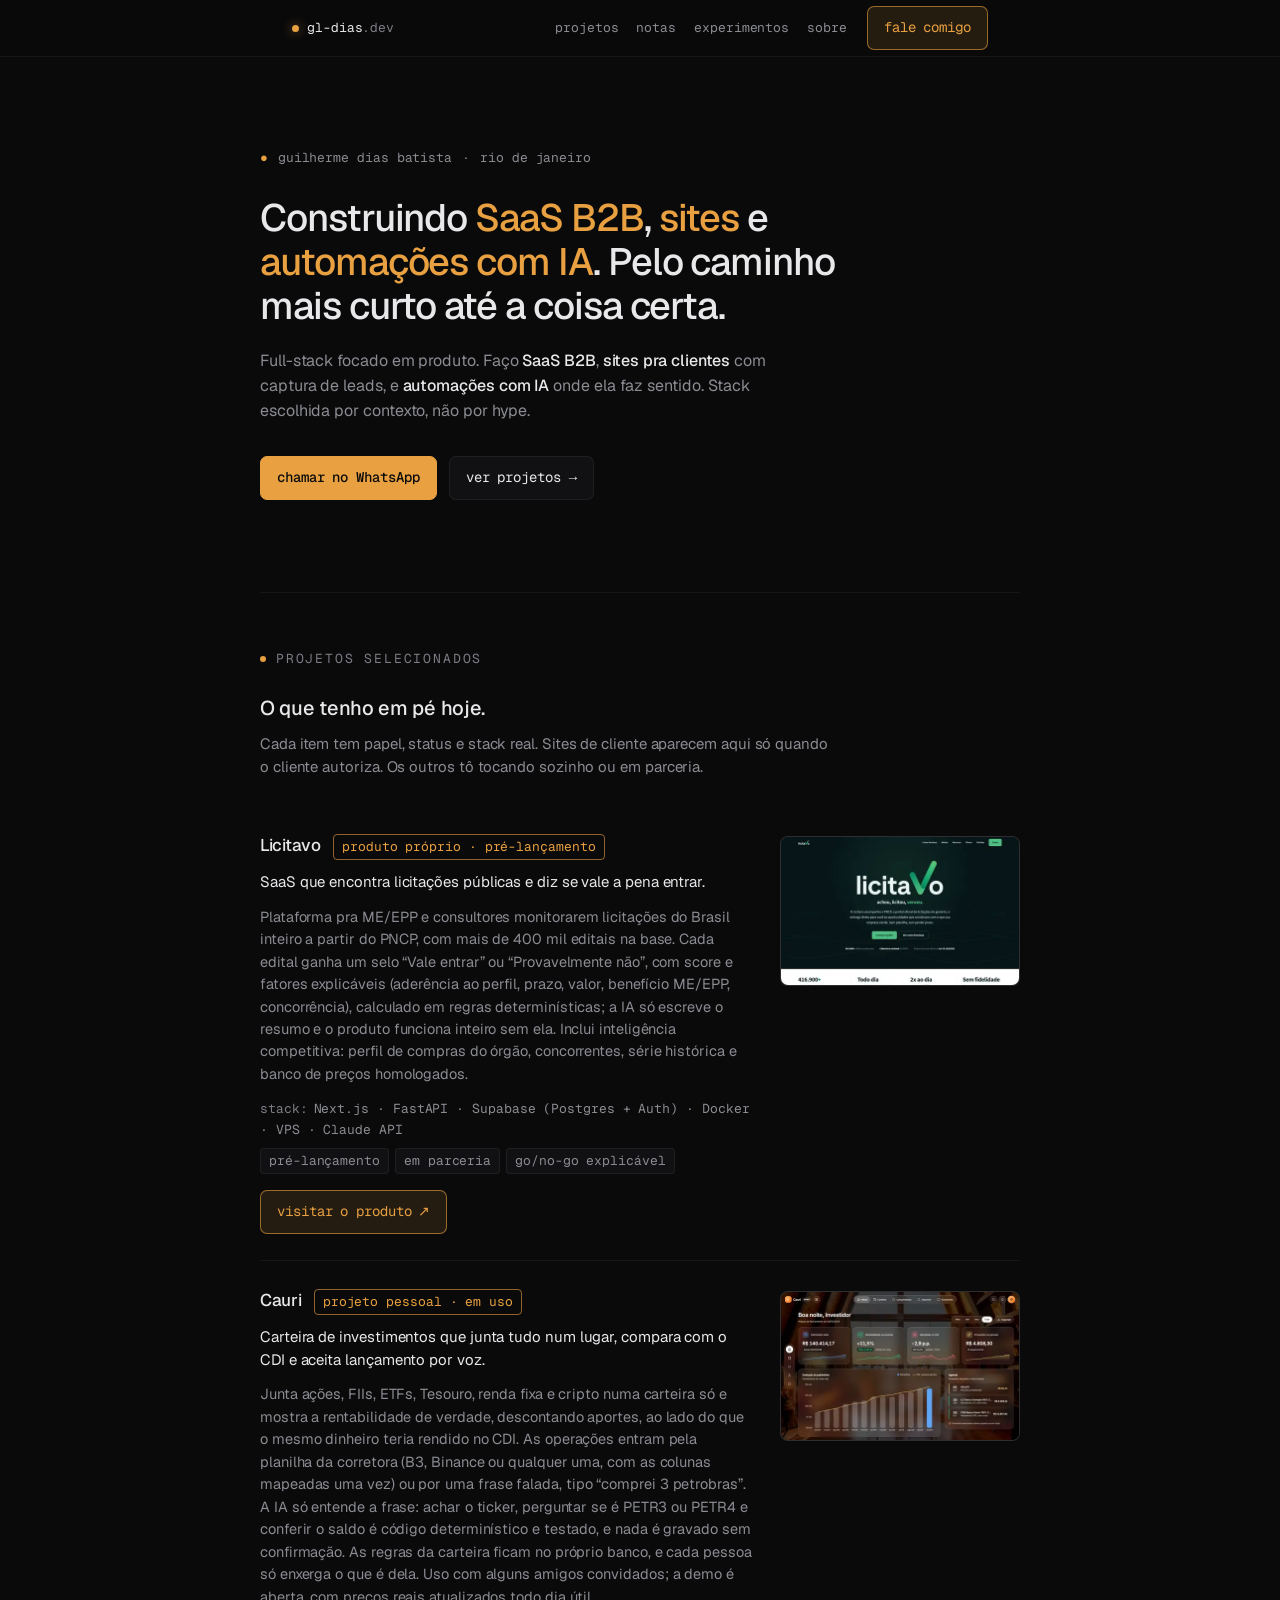
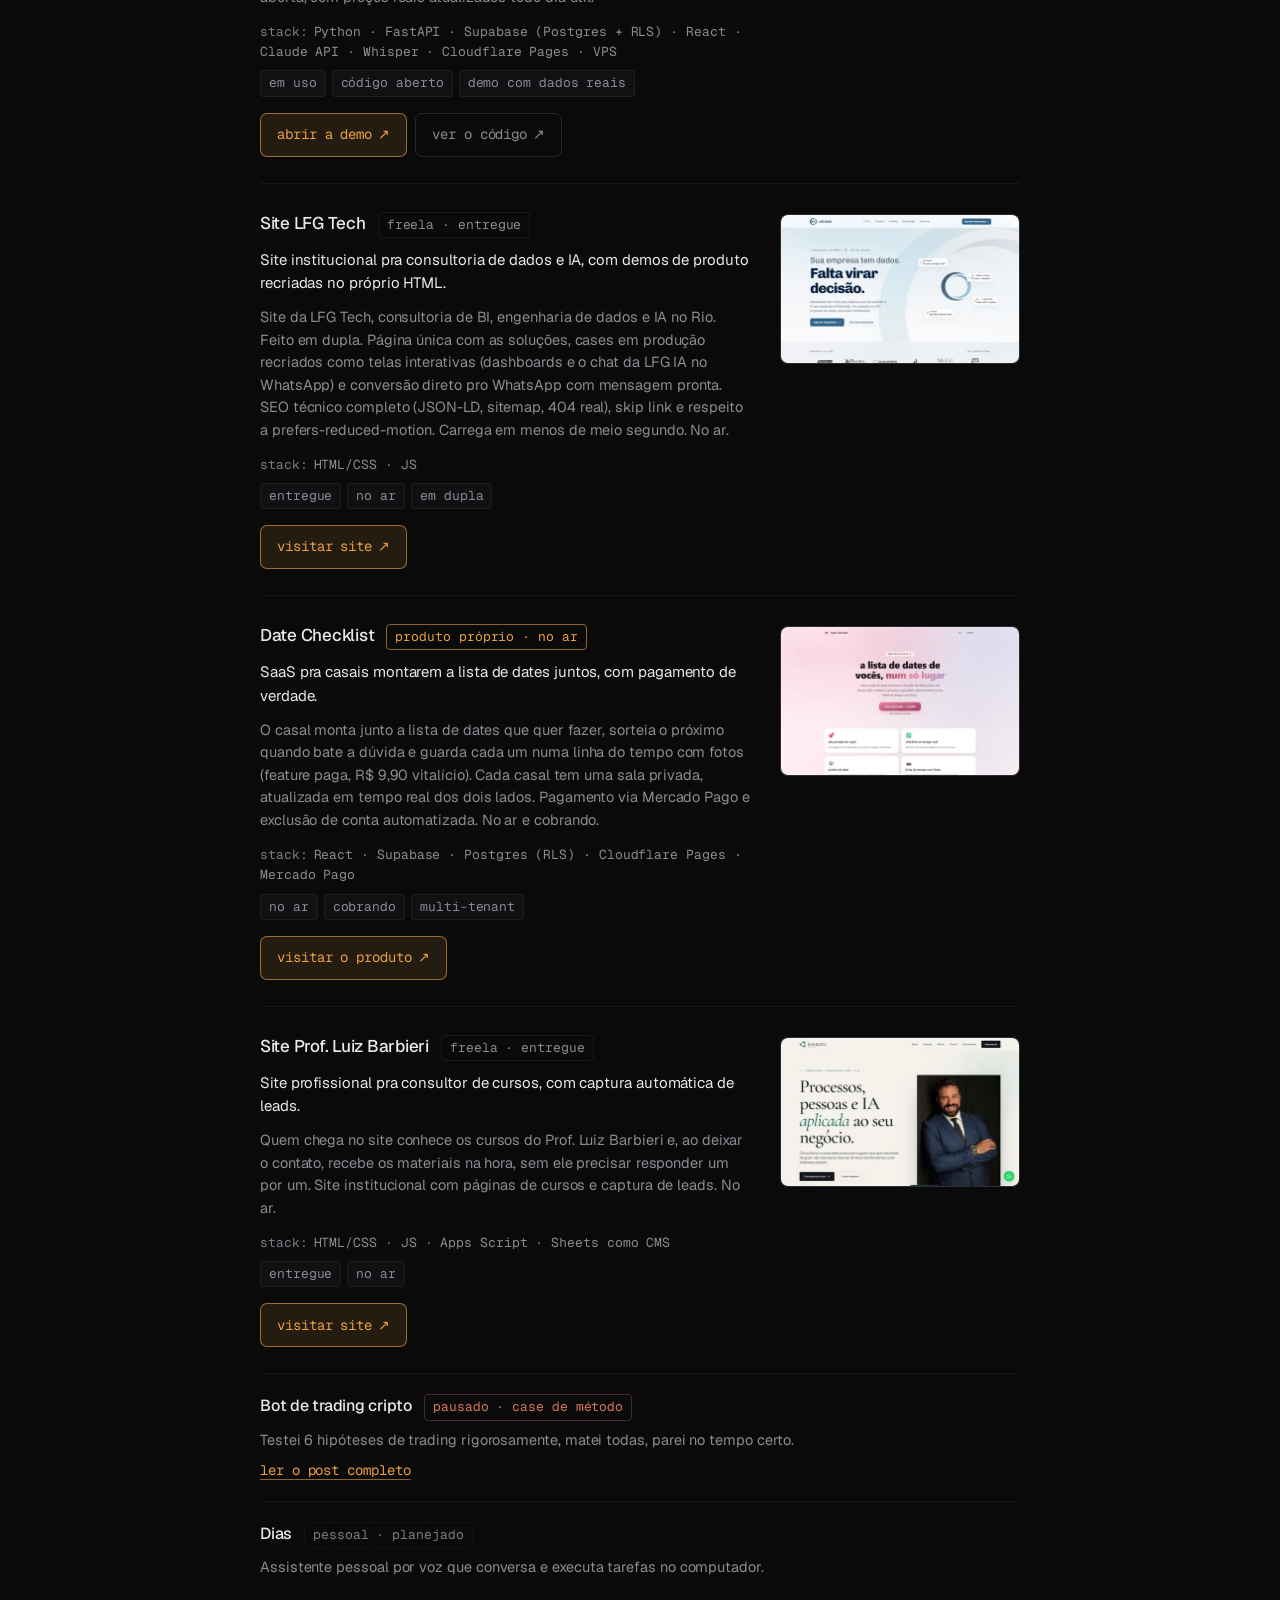
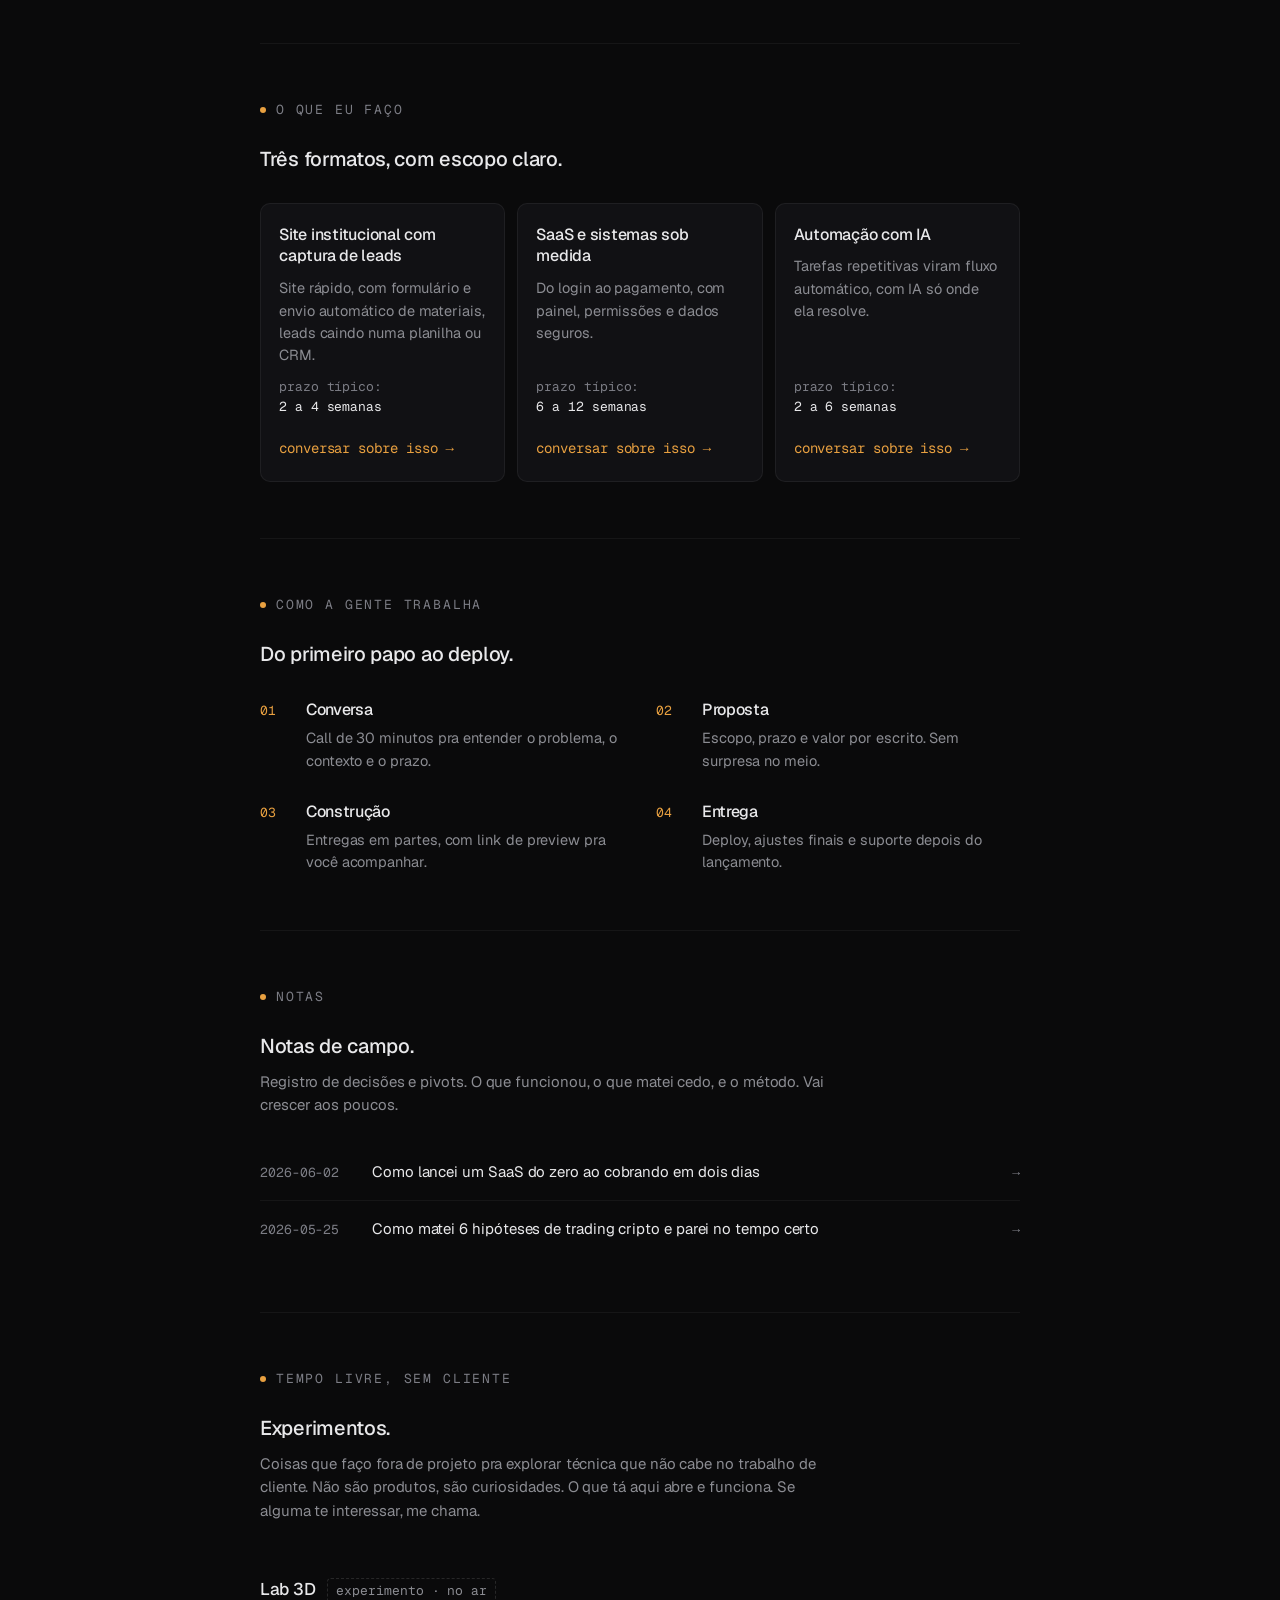
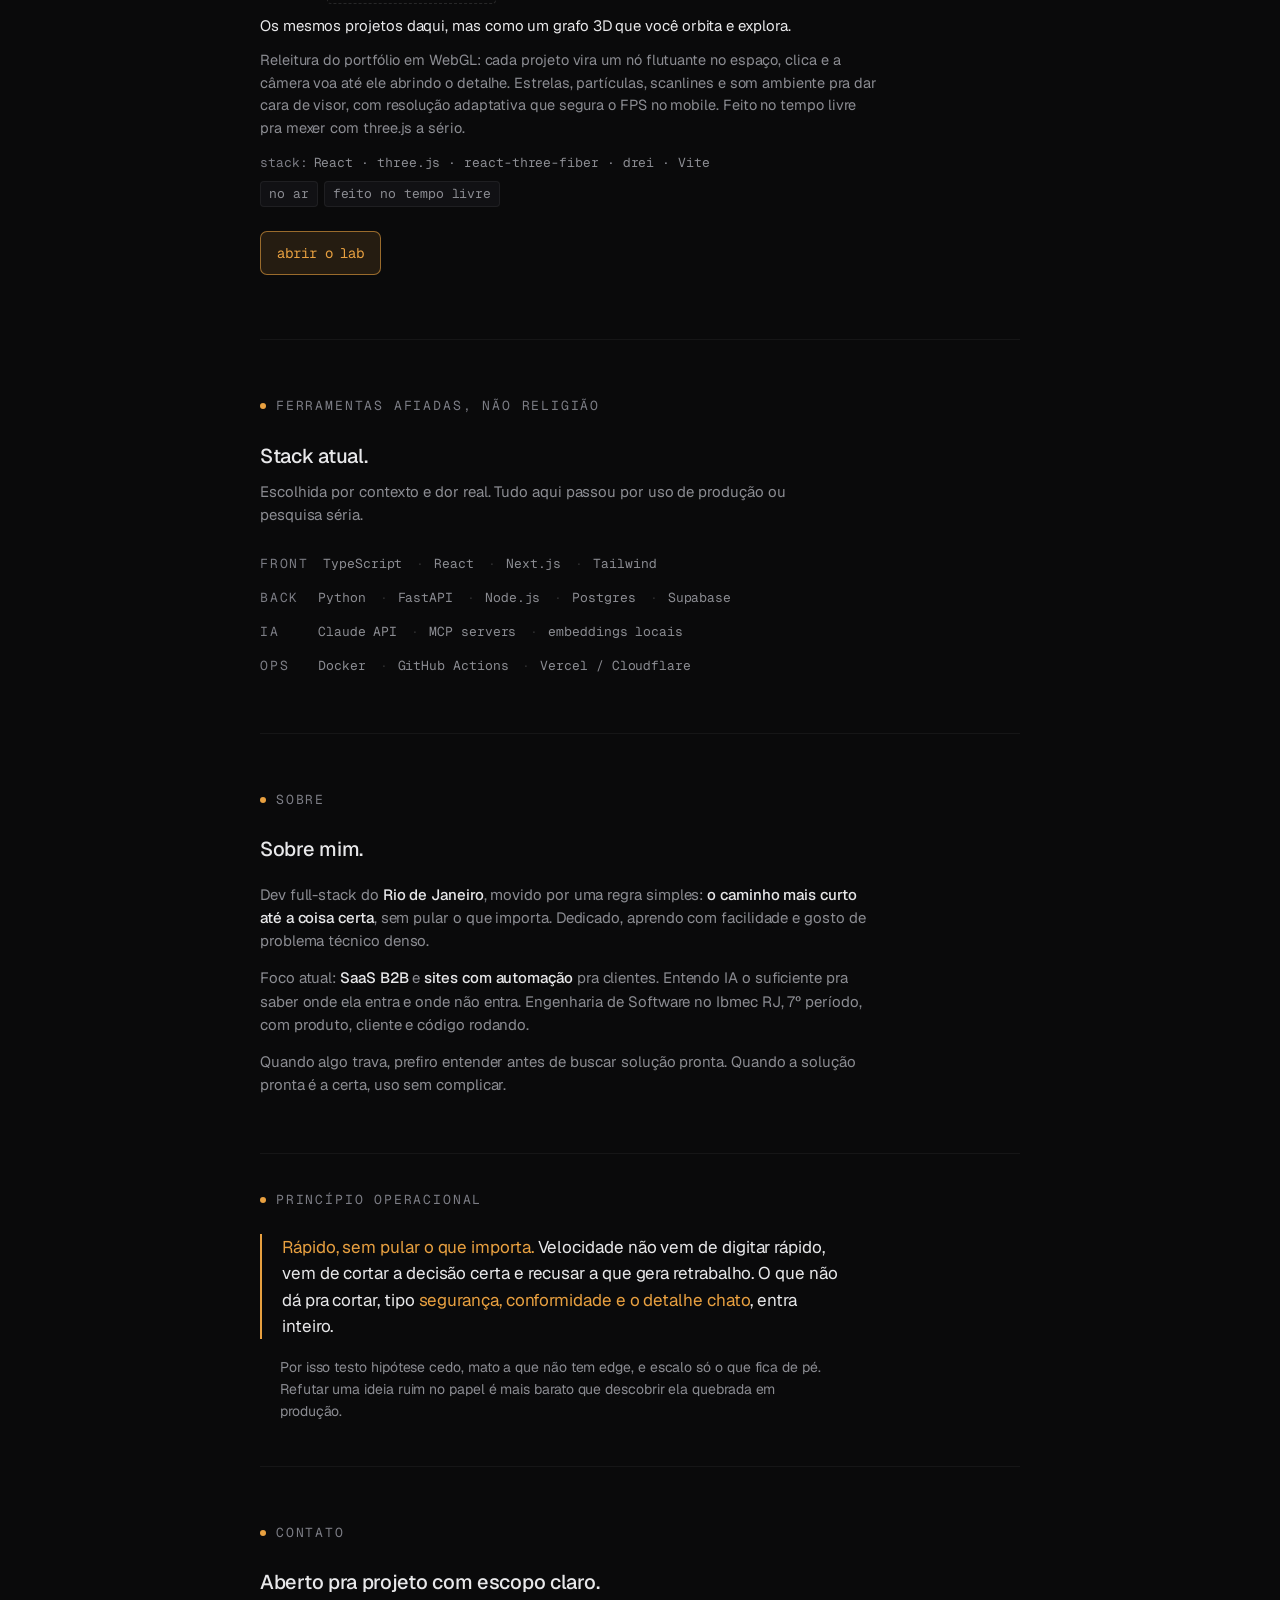
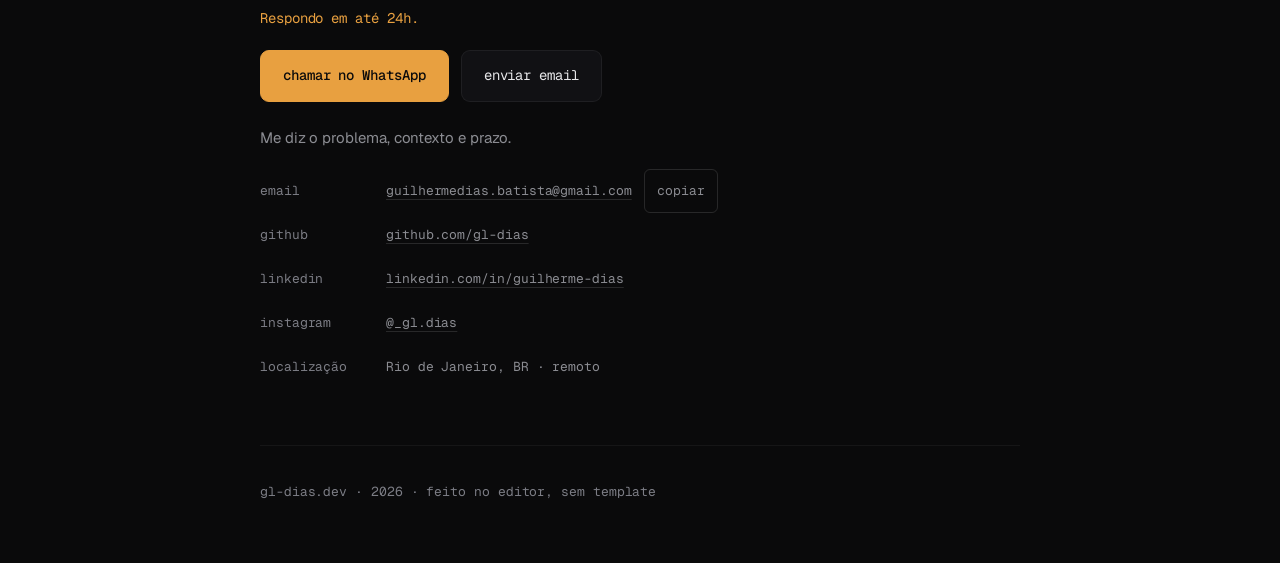
==== commit 17b83d51: "projetos: card do Cauri com demo e código" ====
--- a/index.html
+++ b/index.html
@@ -147,6 +147,28 @@
         <article class="proj proj-full reveal">
           <div class="proj-body">
             <div class="proj-head">
+              <h3 class="proj-name">Cauri</h3>
+              <span class="proj-role lead">projeto pessoal · em uso</span>
+            </div>
+            <p class="proj-tagline">Carteira de investimentos que junta tudo num lugar, compara com o CDI e aceita lançamento por voz.</p>
+            <p class="proj-desc">Junta ações, FIIs, ETFs, Tesouro, renda fixa e cripto numa carteira só e mostra a rentabilidade de verdade, descontando aportes, ao lado do que o mesmo dinheiro teria rendido no CDI. As operações entram pela planilha da corretora (B3, Binance ou qualquer uma, com as colunas mapeadas uma vez) ou por uma frase falada, tipo “comprei 3 petrobras”. A IA só entende a frase: achar o ticker, perguntar se é PETR3 ou PETR4 e conferir o saldo é código determinístico e testado, e nada é gravado sem confirmação. As regras da carteira ficam no próprio banco, e cada pessoa só enxerga o que é dela. Uso com alguns amigos convidados; a demo é aberta, com preços reais atualizados todo dia útil.</p>
+            <p class="proj-stack"><span class="stack-label">stack:</span>Python · FastAPI · Supabase (Postgres + RLS) · React · Claude API · Whisper · Cloudflare Pages · VPS</p>
+            <ul class="proj-chips">
+              <li>em uso</li>
+              <li>código aberto</li>
+              <li>demo com dados reais</li>
+            </ul>
+            <div class="proj-links">
+              <a class="proj-link" href="https://cauri.com.br/demo" target="_blank" rel="noopener">abrir a demo <span class="proj-link-arrow">↗</span></a>
+              <a class="proj-link ghost" href="https://github.com/gl-dias/Cauri" target="_blank" rel="noopener">ver o código <span class="proj-link-arrow">↗</span></a>
+            </div>
+          </div>
+          <img class="proj-thumb" src="images/projetos/cauri-480.webp" data-zoom-src="images/projetos/cauri-1440.webp" srcset="images/projetos/cauri-480.webp 480w, images/projetos/cauri-640.webp 640w, images/projetos/cauri-800.webp 800w" sizes="(max-width: 639px) calc(100vw - 36px), 240px" width="480" height="300" loading="lazy" decoding="async" alt="Tela inicial da demo do Cauri: patrimônio total, rentabilidade pelo método de cotas, resultado contra o CDI e gráfico da evolução do patrimônio mês a mês." />
+        </article>
+
+        <article class="proj proj-full reveal">
+          <div class="proj-body">
+            <div class="proj-head">
               <h3 class="proj-name">Site LFG Tech</h3>
               <span class="proj-role client">freela · entregue</span>
             </div>
--- a/styles.css
+++ b/styles.css
@@ -365,6 +365,18 @@
 }
 .proj-body { display: flex; flex-direction: column; gap: 8px; min-width: 0; }
 .proj-body .proj-link { margin-top: 8px; }
+.proj-links { display: flex; flex-wrap: wrap; gap: 8px; margin-top: 8px; }
+.proj-body .proj-links .proj-link { margin-top: 0; }
+.proj-link.ghost {
+  background: transparent;
+  border-color: var(--line-strong);
+  color: var(--text-dim);
+}
+.proj-link.ghost:hover {
+  background: var(--accent-faint);
+  border-color: var(--accent-dim);
+  color: var(--accent);
+}
 .proj-thumb {
   display: block;
   width: 100%;
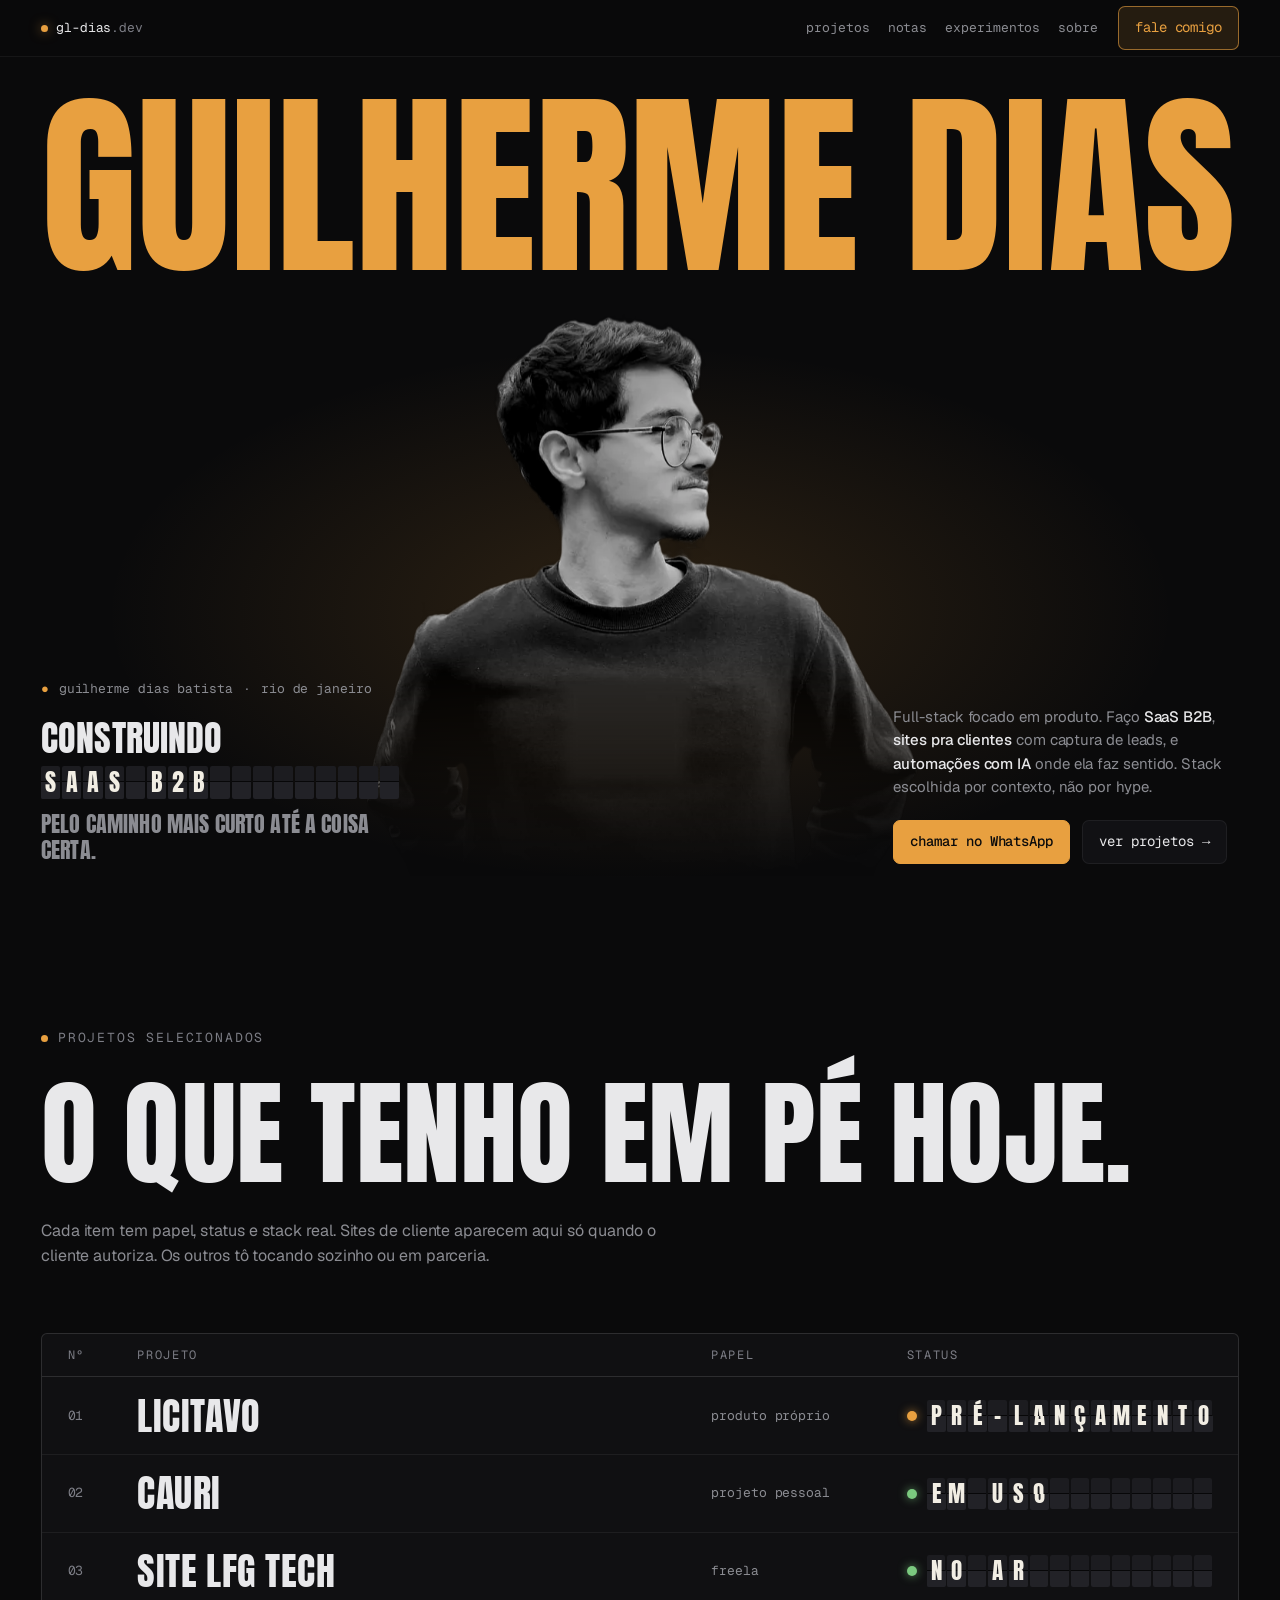
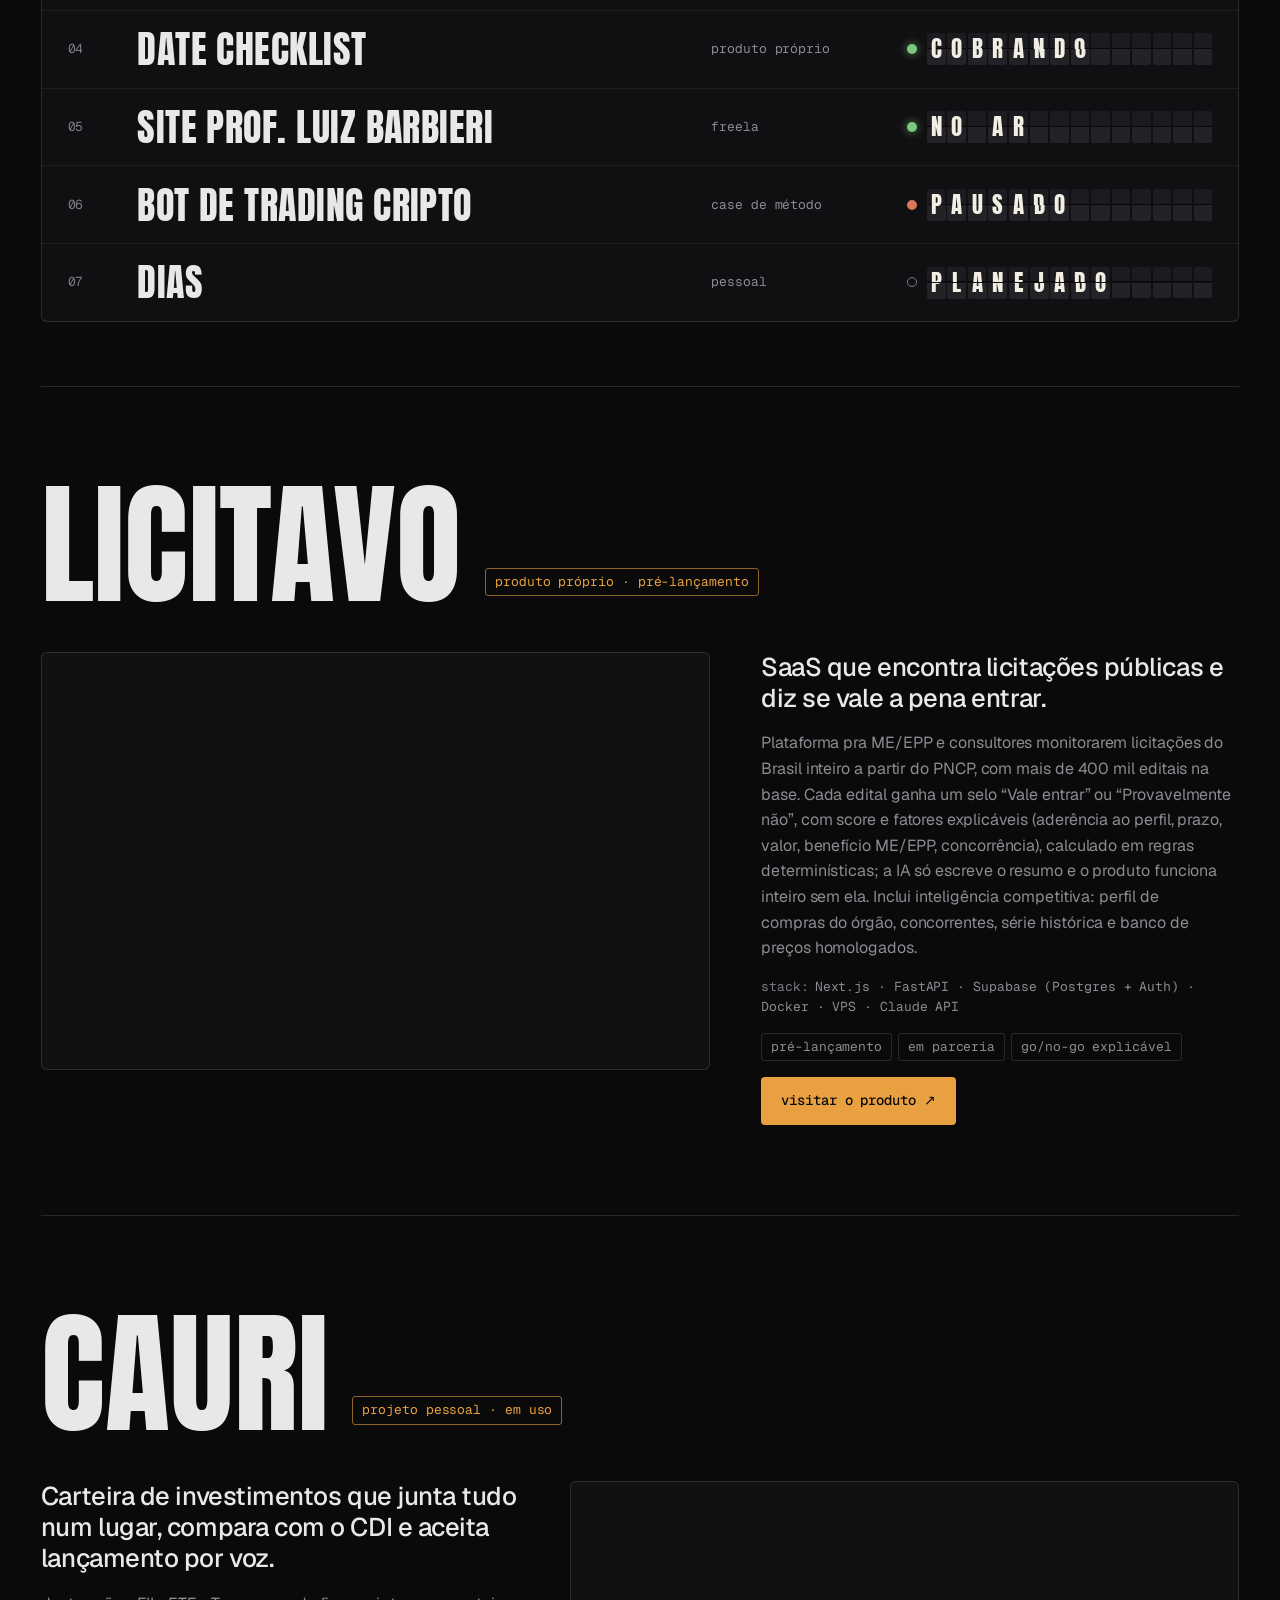
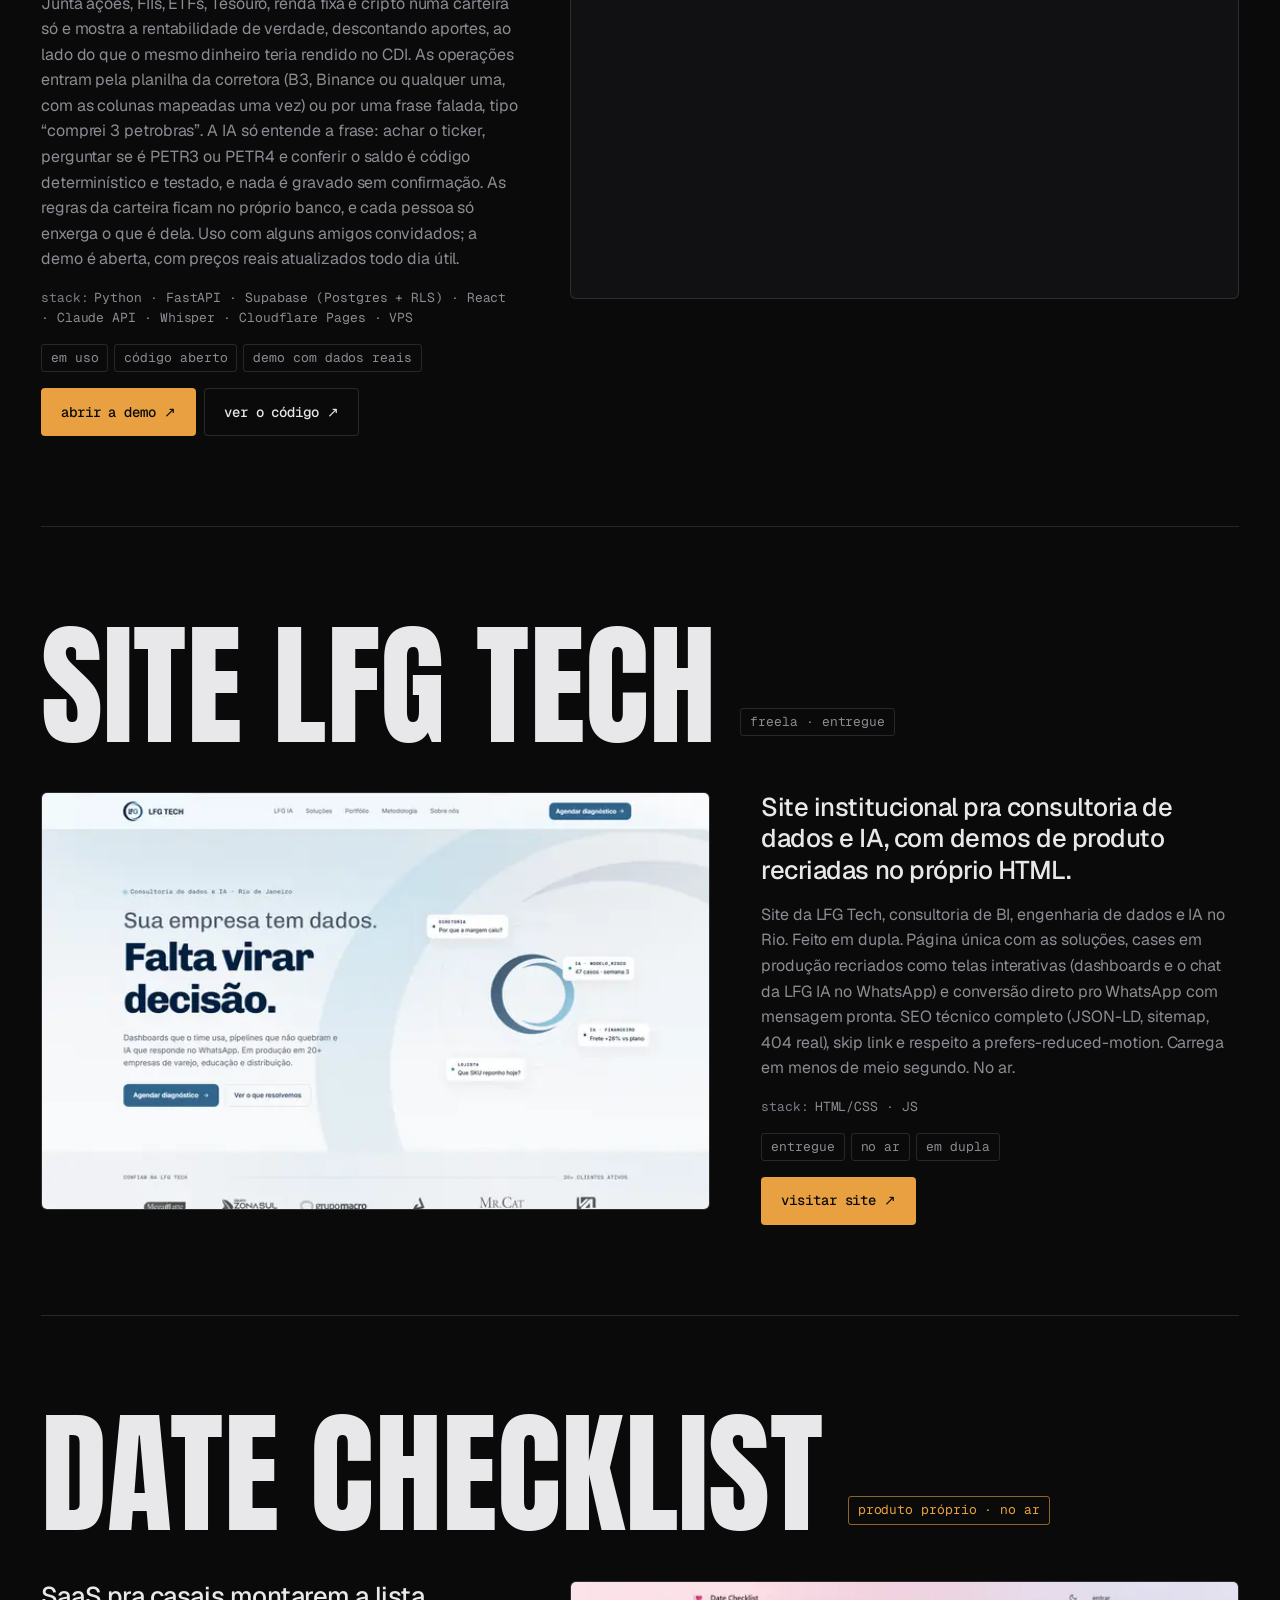
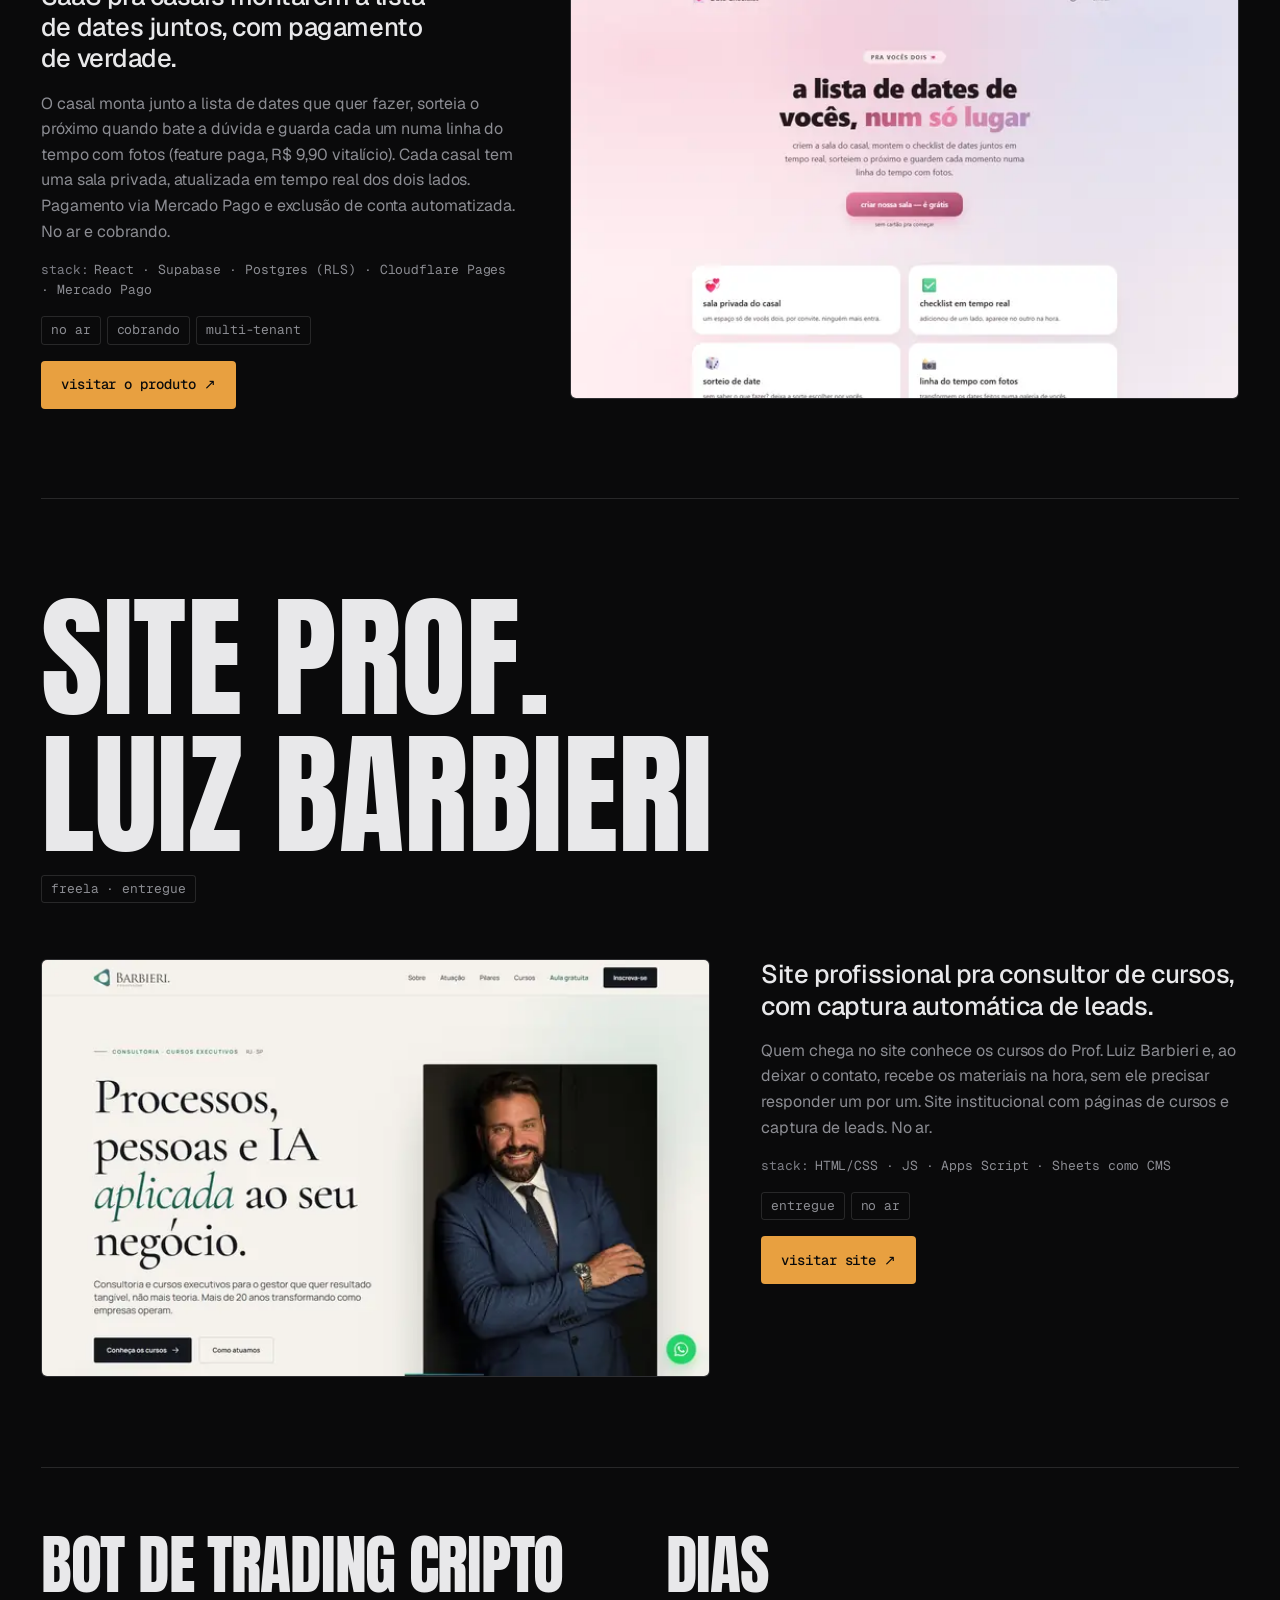
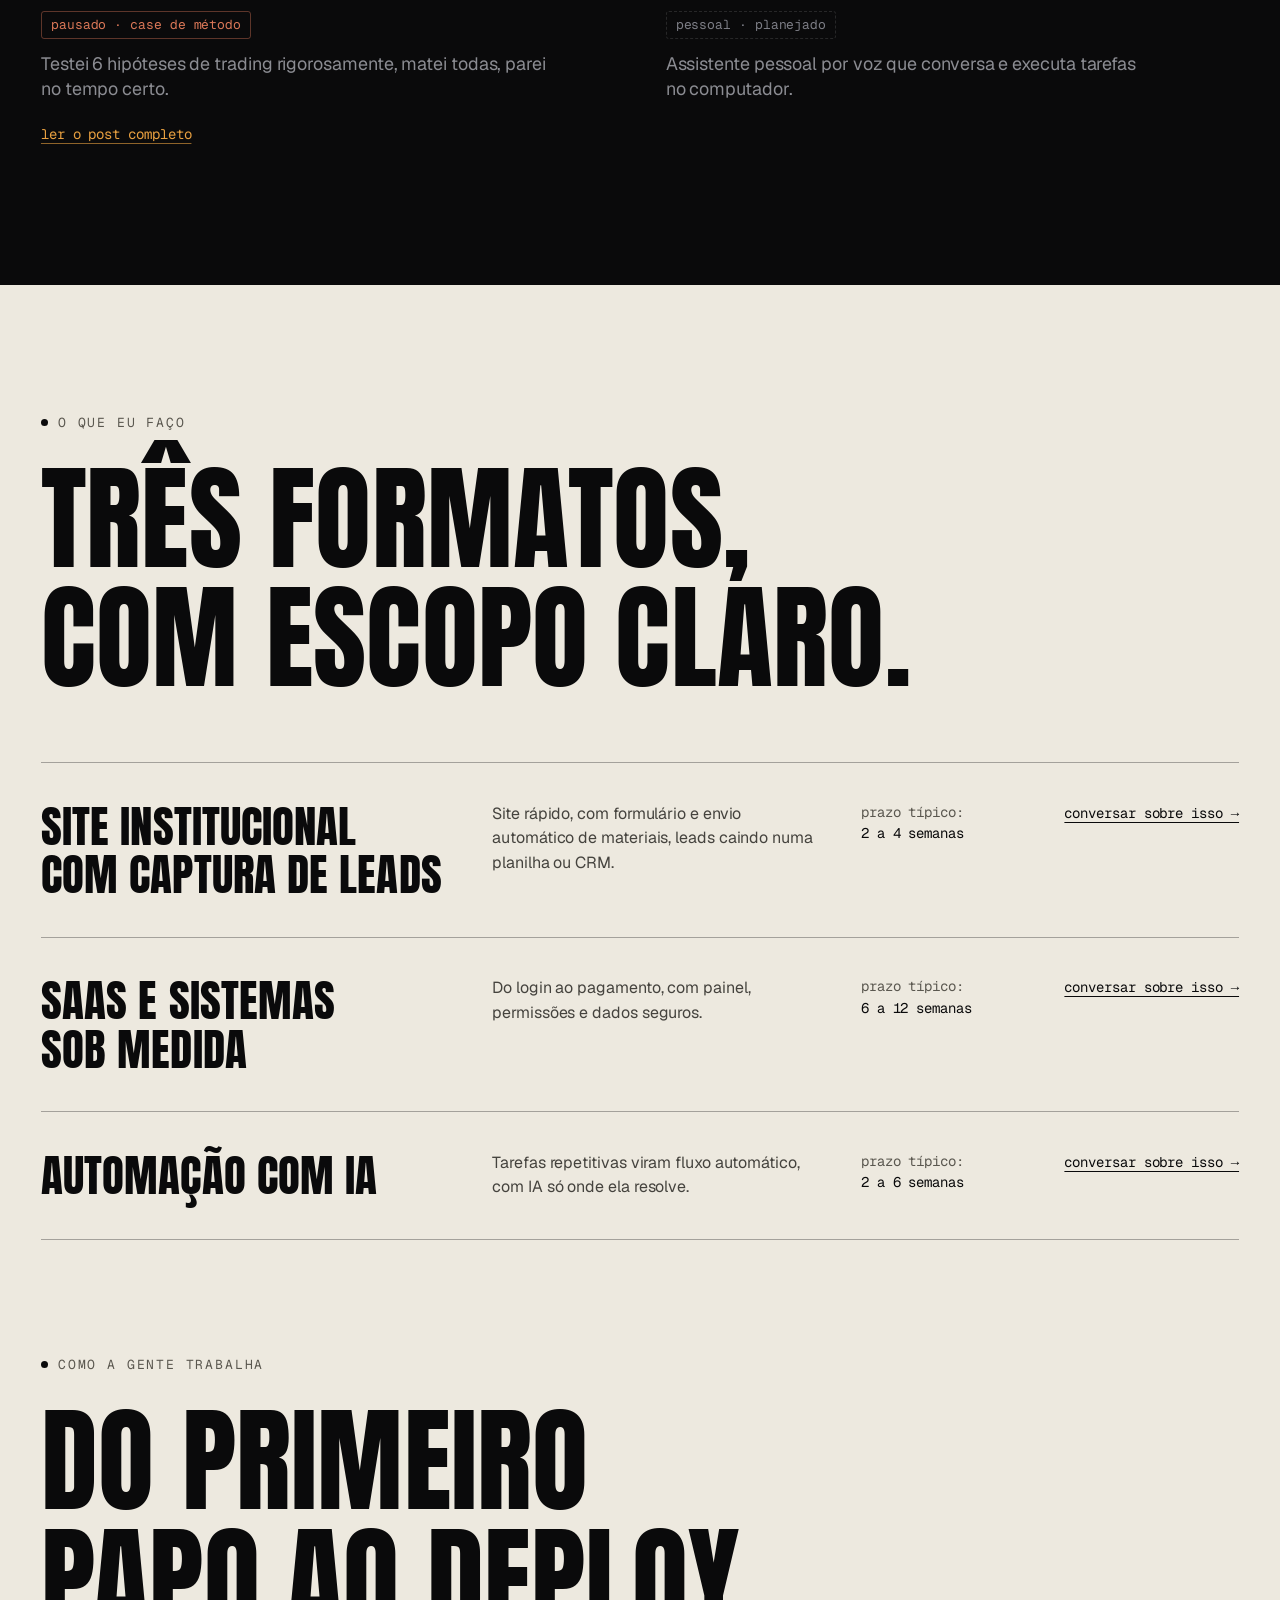
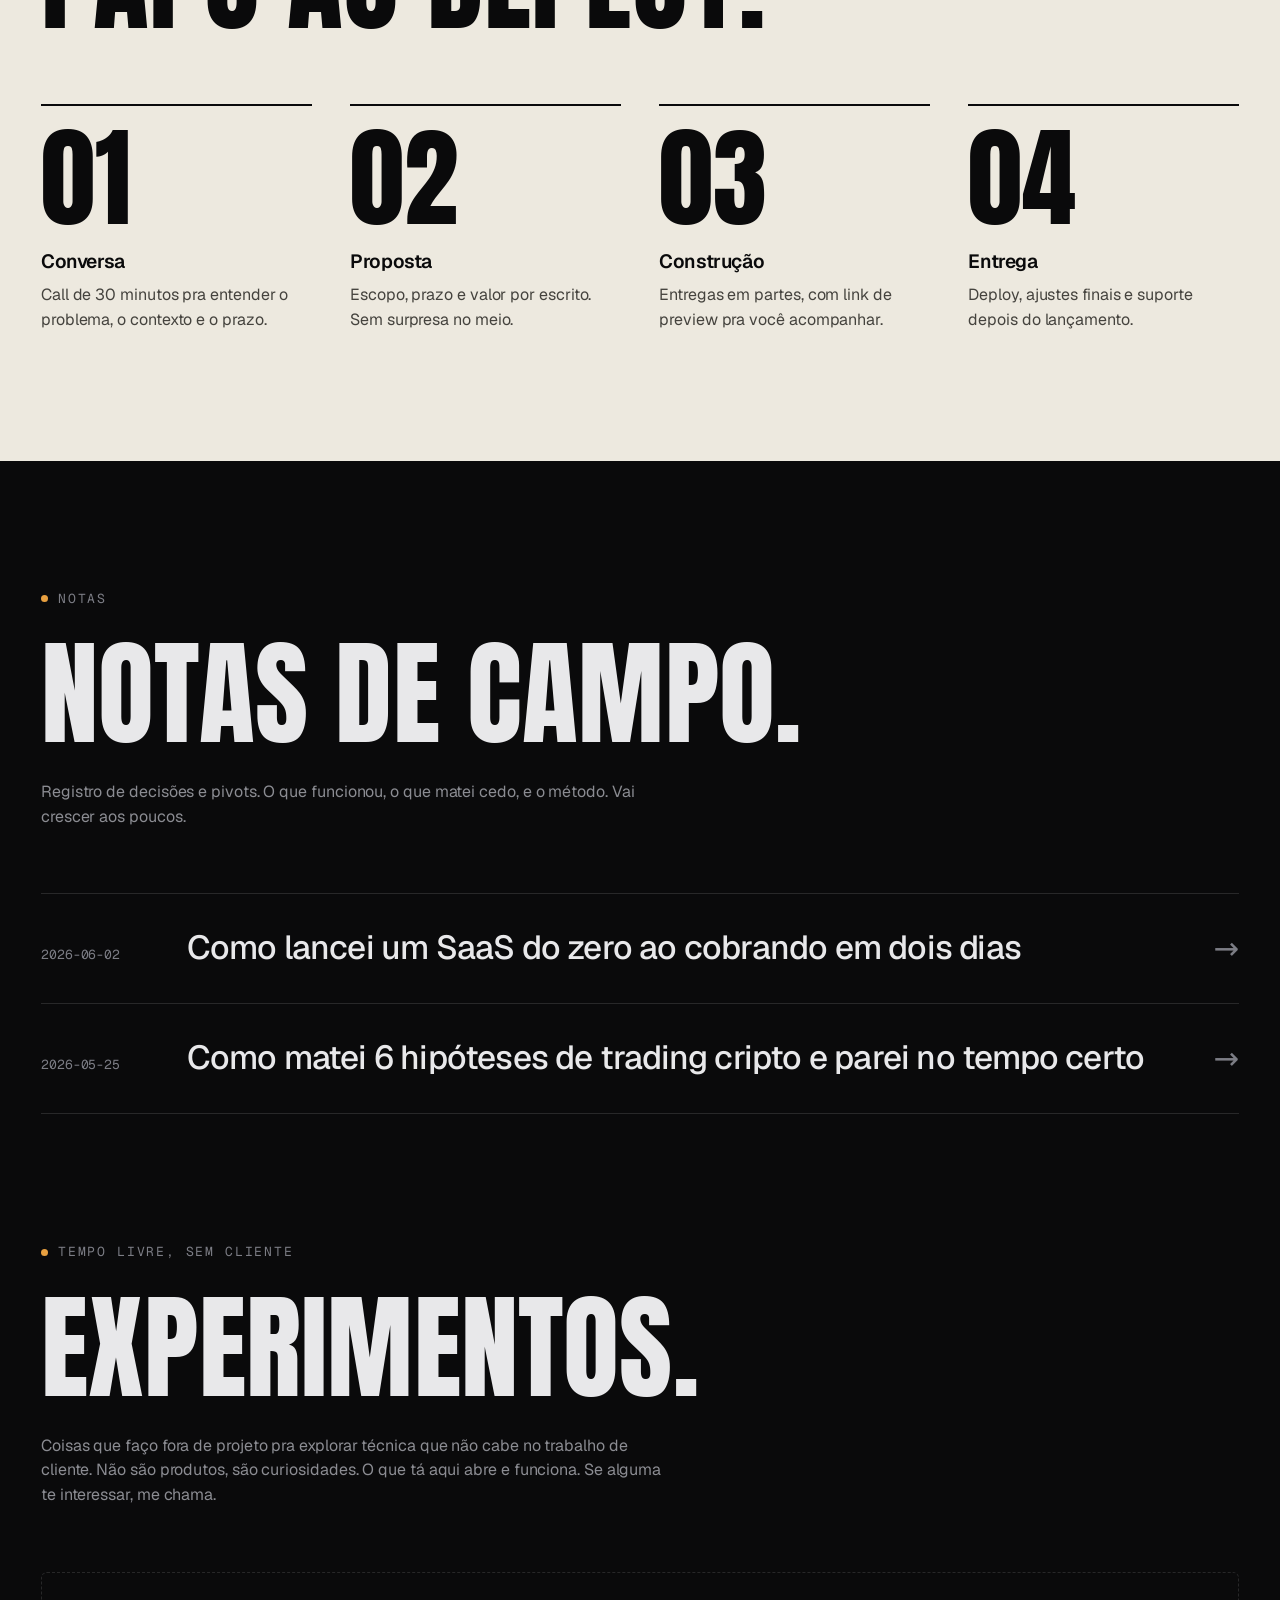
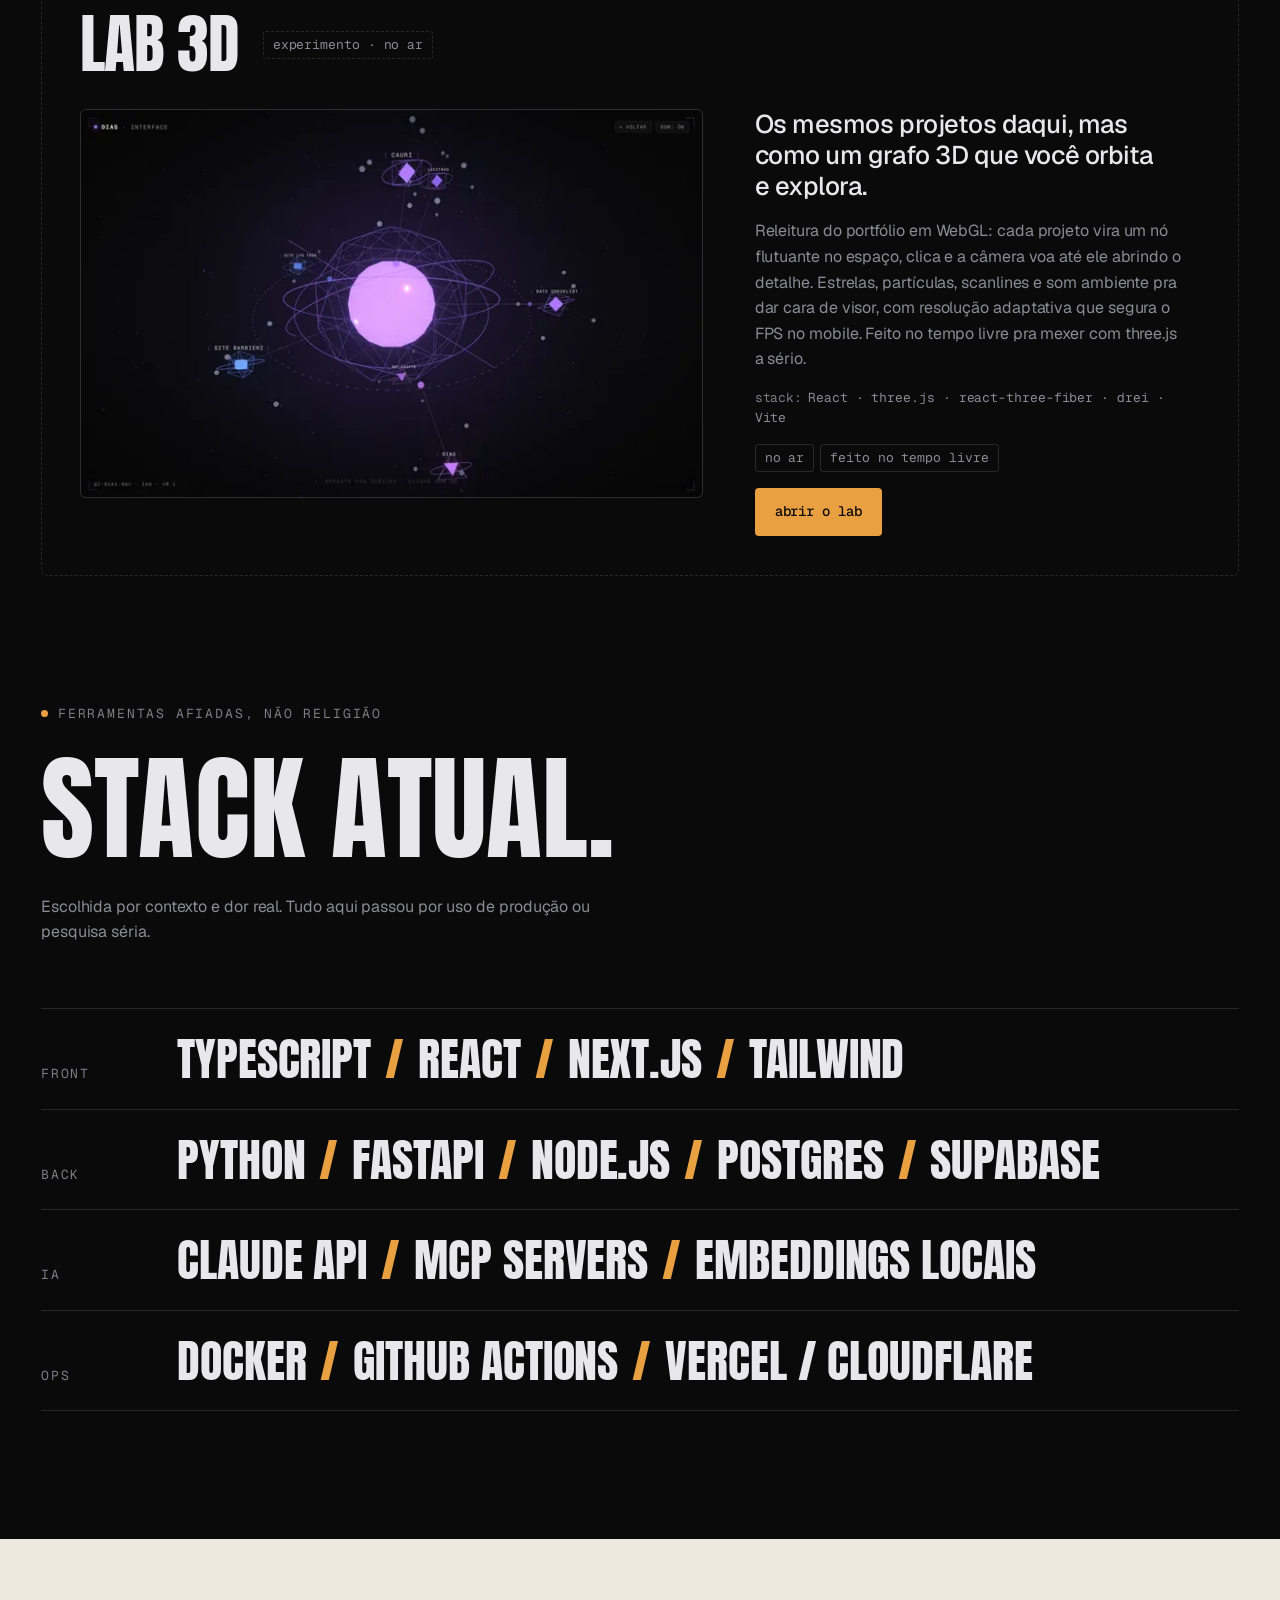
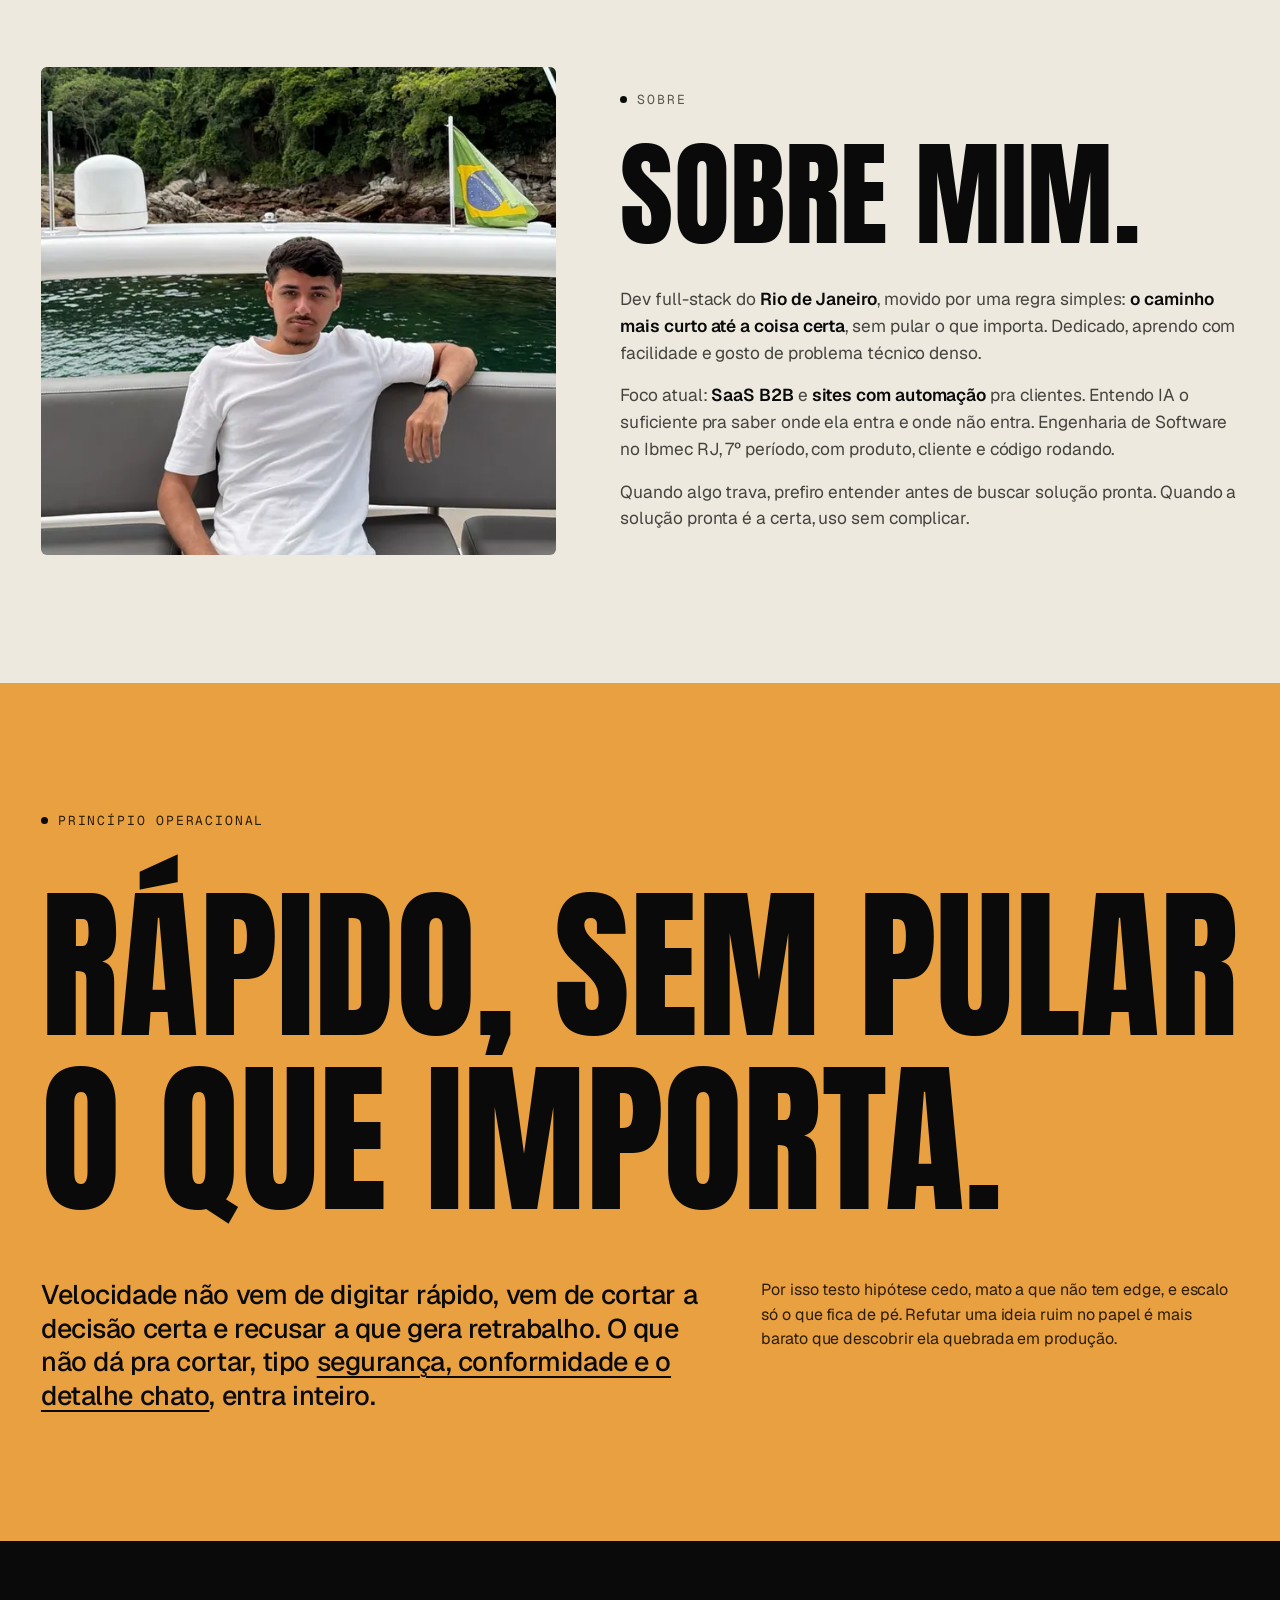
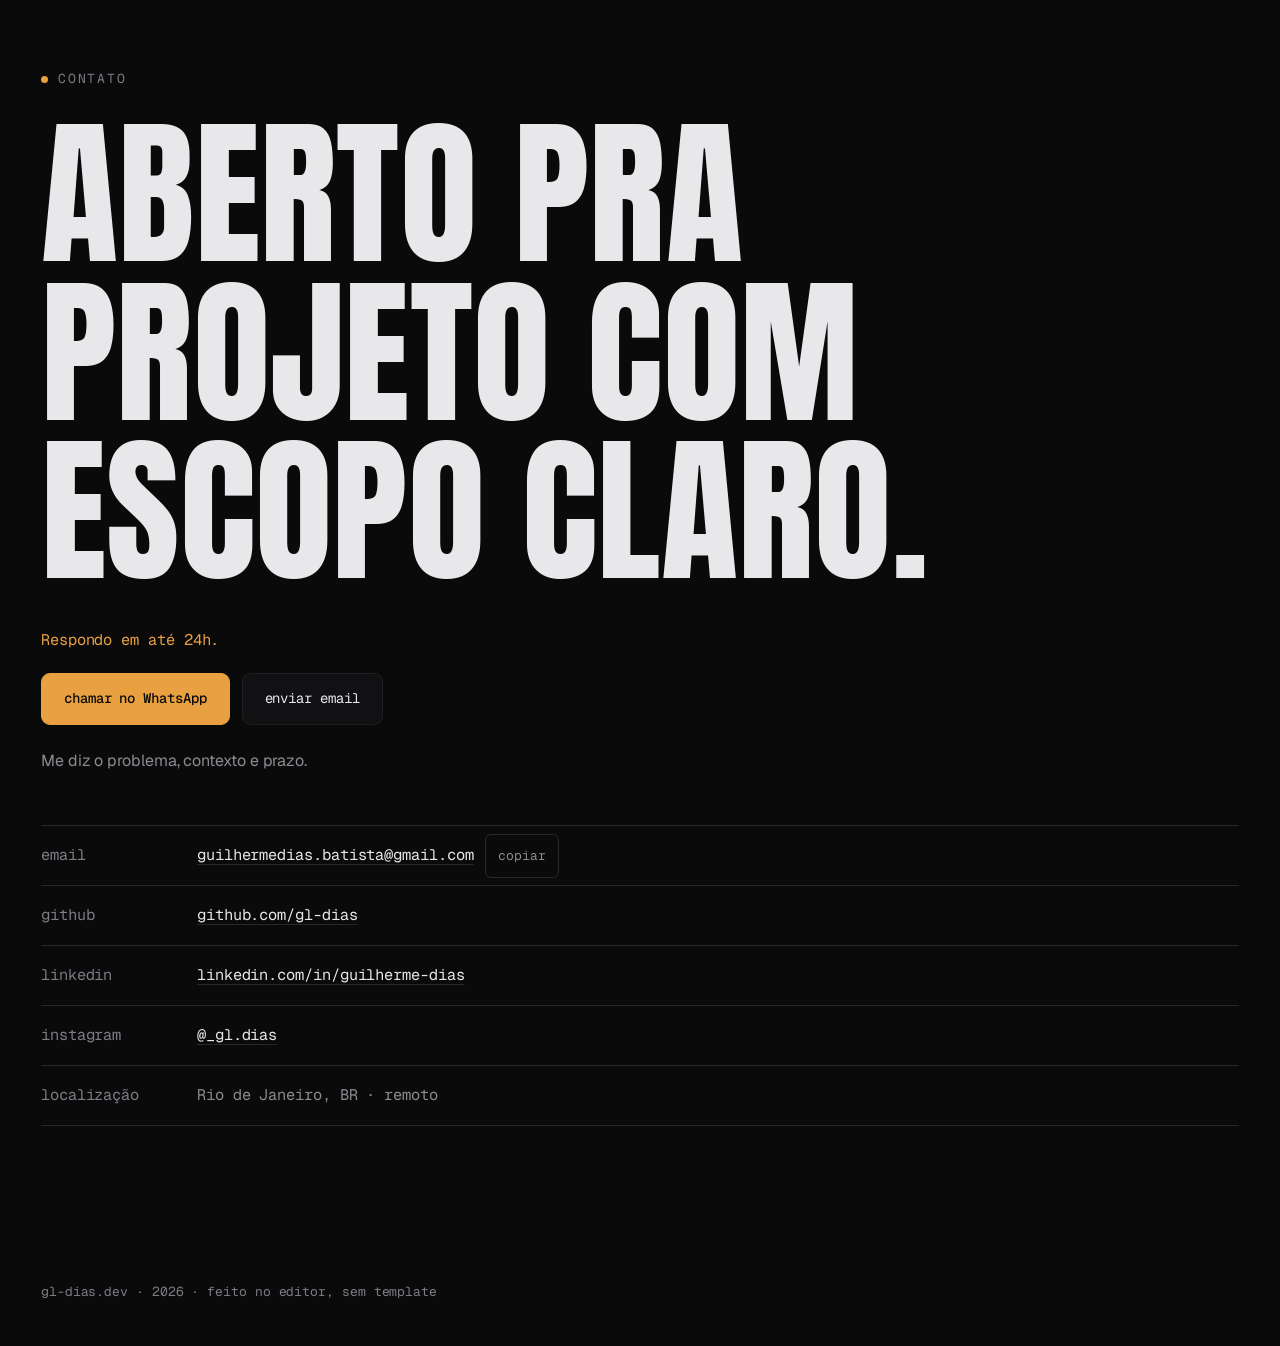
==== commit d6cd7a4e: "home: novo design, cartaz com placar de status" ====
--- a/index.html
+++ b/index.html
@@ -14,10 +14,12 @@
   <meta name="twitter:card" content="summary_large_image" />
   <link rel="canonical" href="https://gl-dias.pages.dev/" />
 
+  <link rel="preload" href="/fonts/anton-latin.woff2" as="font" type="font/woff2" crossorigin />
   <link rel="preload" href="/fonts/geist-latin.woff2" as="font" type="font/woff2" crossorigin />
   <link rel="preload" href="/fonts/geist-mono-latin.woff2" as="font" type="font/woff2" crossorigin />
 
   <link rel="stylesheet" href="styles.css" />
+  <link rel="stylesheet" href="home.css" />
 
   <link rel="icon" type="image/svg+xml" href="data:image/svg+xml;utf8,<svg xmlns='http://www.w3.org/2000/svg' viewBox='0 0 32 32'><rect width='32' height='32' rx='6' fill='%230A0A0B'/><circle cx='16' cy='16' r='5' fill='%23E8A040'/></svg>" />
 
@@ -56,7 +58,7 @@
   </script>
   <script src="main.js" defer></script>
 </head>
-<body>
+<body class="home">
   <nav class="nav" aria-label="principal">
     <div class="nav-inner">
       <a href="#" class="nav-logo">
@@ -80,32 +82,38 @@
 
   <main>
     <!-- hero -->
-    <section class="hero wrap">
-      <div class="reveal">
+    <section class="poster">
+      <p class="poster-name"><span>Guilherme</span> <span>Dias</span></p>
+
+      <div class="poster-photo">
+        <img src="images/guilherme-800.webp" srcset="images/guilherme-520.webp 520w, images/guilherme-800.webp 800w" sizes="(max-width: 999px) 84vw, min(46vw, 78svh, 820px)" width="800" height="800" fetchpriority="high" decoding="async" alt="Guilherme Dias de óculos e moletom preto, olhando para o lado." />
+      </div>
+
+      <div class="poster-left">
         <div class="hero-tag">
           <span class="at">●</span>
           <span>guilherme dias batista</span>
           <span class="faint">·</span>
           <span>rio de janeiro</span>
         </div>
-      </div>
-
-      <div class="reveal">
-        <h1 class="hero-headline">
-          Construindo <em>SaaS B2B</em>, <em>sites</em> e <em>automações com IA</em>. Pelo caminho mais curto até a coisa certa.
+
+        <h1 class="poster-headline">
+          <span class="hl-static">Construindo <em>SaaS B2B</em>, <em>sites</em> e <em>automações com IA</em>. Pelo caminho mais curto até a coisa certa.</span>
+          <span class="hl-flip" aria-hidden="true">
+            <span class="hl-lead">Construindo</span>
+            <span class="flap flap-hero" data-words="SaaS B2B|sites|automações com IA" data-cells="17"></span>
+            <span class="hl-tail">Pelo caminho mais curto até a coisa certa.</span>
+          </span>
         </h1>
       </div>
 
-      <div class="reveal">
+      <div class="poster-right">
         <p class="hero-sub">
           Full-stack focado em produto. Faço <strong>SaaS B2B</strong>,
           <strong>sites pra clientes</strong> com captura de leads, e
           <strong>automações com IA</strong> onde ela faz sentido.
           Stack escolhida por contexto, não por hype.
         </p>
-      </div>
-
-      <div class="reveal">
         <div class="hero-actions">
           <a class="btn btn-solid" href="https://wa.me/5521998822396?text=Oi%20Guilherme%2C%20vim%20pelo%20site.%20Meu%20projeto%20%C3%A9..." target="_blank" rel="noopener">chamar no WhatsApp</a>
           <a class="btn" href="#projetos">ver projetos →</a>
@@ -114,344 +122,444 @@
     </section>
 
     <!-- projetos -->
-    <section id="projetos" class="wrap section">
-      <div class="reveal">
-        <div class="eyebrow">projetos selecionados</div>
-        <h2 style="margin-bottom: 8px">O que tenho em pé hoje.</h2>
-        <p style="margin-bottom: 28px; max-width: 580px">
-          Cada item tem papel, status e stack real. Sites de cliente aparecem aqui só
-          quando o cliente autoriza. Os outros tô tocando sozinho ou em parceria.
-        </p>
-      </div>
-
-      <div class="proj-list">
-        <article class="proj proj-full reveal">
-          <div class="proj-body">
-            <div class="proj-head">
-              <h3 class="proj-name">Licitavo</h3>
+    <section id="projetos" class="sec">
+      <div class="frame">
+        <header class="sec-head reveal">
+          <div class="eyebrow">projetos selecionados</div>
+          <h2 class="display">O que tenho em pé hoje.</h2>
+          <p class="sec-lede">
+            Cada item tem papel, status e stack real. Sites de cliente aparecem aqui só
+            quando o cliente autoriza. Os outros tô tocando sozinho ou em parceria.
+          </p>
+        </header>
+
+        <div class="board reveal">
+          <div class="board-labels" aria-hidden="true">
+            <span>nº</span>
+            <span>projeto</span>
+            <span>papel</span>
+            <span>status</span>
+          </div>
+          <ol class="board-list">
+            <li><a class="board-row" href="#p-licitavo">
+              <span class="board-num">01</span>
+              <span class="board-name">Licitavo</span>
+              <span class="board-kind">produto próprio</span>
+              <span class="board-status is-wip"><span class="board-led"></span><span class="board-status-text">pré-lançamento</span><span class="flap flap-status" aria-hidden="true" data-word="pré-lançamento" data-cells="14"></span></span>
+            </a></li>
+            <li><a class="board-row" href="#p-cauri">
+              <span class="board-num">02</span>
+              <span class="board-name">Cauri</span>
+              <span class="board-kind">projeto pessoal</span>
+              <span class="board-status is-live"><span class="board-led"></span><span class="board-status-text">em uso</span><span class="flap flap-status" aria-hidden="true" data-word="em uso" data-cells="14"></span></span>
+            </a></li>
+            <li><a class="board-row" href="#p-lfg">
+              <span class="board-num">03</span>
+              <span class="board-name">Site LFG Tech</span>
+              <span class="board-kind">freela</span>
+              <span class="board-status is-live"><span class="board-led"></span><span class="board-status-text">no ar</span><span class="flap flap-status" aria-hidden="true" data-word="no ar" data-cells="14"></span></span>
+            </a></li>
+            <li><a class="board-row" href="#p-datechecklist">
+              <span class="board-num">04</span>
+              <span class="board-name">Date Checklist</span>
+              <span class="board-kind">produto próprio</span>
+              <span class="board-status is-live"><span class="board-led"></span><span class="board-status-text">cobrando</span><span class="flap flap-status" aria-hidden="true" data-word="cobrando" data-cells="14"></span></span>
+            </a></li>
+            <li><a class="board-row" href="#p-barbieri">
+              <span class="board-num">05</span>
+              <span class="board-name">Site Prof. Luiz Barbieri</span>
+              <span class="board-kind">freela</span>
+              <span class="board-status is-live"><span class="board-led"></span><span class="board-status-text">no ar</span><span class="flap flap-status" aria-hidden="true" data-word="no ar" data-cells="14"></span></span>
+            </a></li>
+            <li><a class="board-row" href="#p-bot">
+              <span class="board-num">06</span>
+              <span class="board-name">Bot de trading cripto</span>
+              <span class="board-kind">case de método</span>
+              <span class="board-status is-paused"><span class="board-led"></span><span class="board-status-text">pausado</span><span class="flap flap-status" aria-hidden="true" data-word="pausado" data-cells="14"></span></span>
+            </a></li>
+            <li><a class="board-row" href="#p-dias">
+              <span class="board-num">07</span>
+              <span class="board-name">Dias</span>
+              <span class="board-kind">pessoal</span>
+              <span class="board-status is-planned"><span class="board-led"></span><span class="board-status-text">planejado</span><span class="flap flap-status" aria-hidden="true" data-word="planejado" data-cells="14"></span></span>
+            </a></li>
+          </ol>
+        </div>
+
+        <div class="cases">
+          <article class="case reveal" id="p-licitavo">
+            <div class="case-head">
+              <h3 class="case-name">Licitavo</h3>
               <span class="proj-role lead">produto próprio · pré-lançamento</span>
             </div>
-            <p class="proj-tagline">SaaS que encontra licitações públicas e diz se vale a pena entrar.</p>
-            <p class="proj-desc">Plataforma pra ME/EPP e consultores monitorarem licitações do Brasil inteiro a partir do PNCP, com mais de 400 mil editais na base. Cada edital ganha um selo “Vale entrar” ou “Provavelmente não”, com score e fatores explicáveis (aderência ao perfil, prazo, valor, benefício ME/EPP, concorrência), calculado em regras determinísticas; a IA só escreve o resumo e o produto funciona inteiro sem ela. Inclui inteligência competitiva: perfil de compras do órgão, concorrentes, série histórica e banco de preços homologados.</p>
-            <p class="proj-stack"><span class="stack-label">stack:</span>Next.js · FastAPI · Supabase (Postgres + Auth) · Docker · VPS · Claude API</p>
-            <ul class="proj-chips">
-              <li>pré-lançamento</li>
-              <li>em parceria</li>
-              <li>go/no-go explicável</li>
-            </ul>
-            <a class="proj-link" href="https://licitavo.com.br" target="_blank" rel="noopener">visitar o produto <span class="proj-link-arrow">↗</span></a>
-          </div>
-          <img class="proj-thumb" src="images/projetos/licitavo-480.webp" data-zoom-src="images/projetos/licitavo-1440.webp" srcset="images/projetos/licitavo-480.webp 480w, images/projetos/licitavo-640.webp 640w, images/projetos/licitavo-800.webp 800w" sizes="(max-width: 639px) calc(100vw - 36px), 240px" width="480" height="300" loading="lazy" decoding="async" alt="Página inicial do Licitavo: logo, slogan “achou, licitou, venceu.” e o contador de editais monitorados via PNCP." />
+            <div class="case-grid">
+              <div class="case-media">
+                <img class="proj-thumb" src="images/projetos/licitavo-800.webp" data-zoom-src="images/projetos/licitavo-1440.webp" srcset="images/projetos/licitavo-640.webp 640w, images/projetos/licitavo-800.webp 800w, images/projetos/licitavo-1440.webp 1440w" sizes="(max-width: 999px) calc(100vw - 36px), 56vw" width="1440" height="900" loading="lazy" decoding="async" alt="Página inicial do Licitavo: logo, slogan “achou, licitou, venceu.” e o contador de editais monitorados via PNCP." />
+              </div>
+              <div class="case-body">
+                <p class="case-tagline">SaaS que encontra licitações públicas e diz se vale a pena entrar.</p>
+                <p class="case-desc">Plataforma pra ME/EPP e consultores monitorarem licitações do Brasil inteiro a partir do PNCP, com mais de 400 mil editais na base. Cada edital ganha um selo “Vale entrar” ou “Provavelmente não”, com score e fatores explicáveis (aderência ao perfil, prazo, valor, benefício ME/EPP, concorrência), calculado em regras determinísticas; a IA só escreve o resumo e o produto funciona inteiro sem ela. Inclui inteligência competitiva: perfil de compras do órgão, concorrentes, série histórica e banco de preços homologados.</p>
+                <p class="case-stack"><span class="stack-label">stack:</span>Next.js · FastAPI · Supabase (Postgres + Auth) · Docker · VPS · Claude API</p>
+                <ul class="chips">
+                  <li>pré-lançamento</li>
+                  <li>em parceria</li>
+                  <li>go/no-go explicável</li>
+                </ul>
+                <a class="proj-link" href="https://licitavo.com.br" target="_blank" rel="noopener">visitar o produto <span class="proj-link-arrow">↗</span></a>
+              </div>
+            </div>
+          </article>
+
+          <article class="case reveal" id="p-cauri">
+            <div class="case-head">
+              <h3 class="case-name">Cauri</h3>
+              <span class="proj-role lead">projeto pessoal · em uso</span>
+            </div>
+            <div class="case-grid">
+              <div class="case-media">
+                <img class="proj-thumb" src="images/projetos/cauri-800.webp" data-zoom-src="images/projetos/cauri-1440.webp" srcset="images/projetos/cauri-640.webp 640w, images/projetos/cauri-800.webp 800w, images/projetos/cauri-1440.webp 1440w" sizes="(max-width: 999px) calc(100vw - 36px), 56vw" width="1440" height="900" loading="lazy" decoding="async" alt="Tela inicial da demo do Cauri: patrimônio total, rentabilidade pelo método de cotas, resultado contra o CDI e gráfico da evolução do patrimônio mês a mês." />
+              </div>
+              <div class="case-body">
+                <p class="case-tagline">Carteira de investimentos que junta tudo num lugar, compara com o CDI e aceita lançamento por voz.</p>
+                <p class="case-desc">Junta ações, FIIs, ETFs, Tesouro, renda fixa e cripto numa carteira só e mostra a rentabilidade de verdade, descontando aportes, ao lado do que o mesmo dinheiro teria rendido no CDI. As operações entram pela planilha da corretora (B3, Binance ou qualquer uma, com as colunas mapeadas uma vez) ou por uma frase falada, tipo “comprei 3 petrobras”. A IA só entende a frase: achar o ticker, perguntar se é PETR3 ou PETR4 e conferir o saldo é código determinístico e testado, e nada é gravado sem confirmação. As regras da carteira ficam no próprio banco, e cada pessoa só enxerga o que é dela. Uso com alguns amigos convidados; a demo é aberta, com preços reais atualizados todo dia útil.</p>
+                <p class="case-stack"><span class="stack-label">stack:</span>Python · FastAPI · Supabase (Postgres + RLS) · React · Claude API · Whisper · Cloudflare Pages · VPS</p>
+                <ul class="chips">
+                  <li>em uso</li>
+                  <li>código aberto</li>
+                  <li>demo com dados reais</li>
+                </ul>
+                <div class="proj-links">
+                  <a class="proj-link" href="https://cauri.com.br/demo" target="_blank" rel="noopener">abrir a demo <span class="proj-link-arrow">↗</span></a>
+                  <a class="proj-link ghost" href="https://github.com/gl-dias/Cauri" target="_blank" rel="noopener">ver o código <span class="proj-link-arrow">↗</span></a>
+                </div>
+              </div>
+            </div>
+          </article>
+
+          <article class="case reveal" id="p-lfg">
+            <div class="case-head">
+              <h3 class="case-name">Site LFG Tech</h3>
+              <span class="proj-role client">freela · entregue</span>
+            </div>
+            <div class="case-grid">
+              <div class="case-media">
+                <img class="proj-thumb" src="images/projetos/lfgtech-800.webp" data-zoom-src="images/projetos/lfgtech-1440.webp" srcset="images/projetos/lfgtech-640.webp 640w, images/projetos/lfgtech-800.webp 800w, images/projetos/lfgtech-1440.webp 1440w" sizes="(max-width: 999px) calc(100vw - 36px), 56vw" width="1440" height="900" loading="lazy" decoding="async" alt="Página inicial da LFG Tech com a chamada “Sua empresa tem dados. Falta virar decisão.” e o botão de agendar diagnóstico." />
+              </div>
+              <div class="case-body">
+                <p class="case-tagline">Site institucional pra consultoria de dados e IA, com demos de produto recriadas no próprio HTML.</p>
+                <p class="case-desc">Site da LFG Tech, consultoria de BI, engenharia de dados e IA no Rio. Feito em dupla. Página única com as soluções, cases em produção recriados como telas interativas (dashboards e o chat da LFG IA no WhatsApp) e conversão direto pro WhatsApp com mensagem pronta. SEO técnico completo (JSON-LD, sitemap, 404 real), skip link e respeito a prefers-reduced-motion. Carrega em menos de meio segundo. No ar.</p>
+                <p class="case-stack"><span class="stack-label">stack:</span>HTML/CSS · JS</p>
+                <ul class="chips">
+                  <li>entregue</li>
+                  <li>no ar</li>
+                  <li>em dupla</li>
+                </ul>
+                <a class="proj-link" href="https://lfgtech.com.br/" target="_blank" rel="noopener">visitar site <span class="proj-link-arrow">↗</span></a>
+              </div>
+            </div>
+          </article>
+
+          <article class="case reveal" id="p-datechecklist">
+            <div class="case-head">
+              <h3 class="case-name">Date Checklist</h3>
+              <span class="proj-role lead">produto próprio · no ar</span>
+            </div>
+            <div class="case-grid">
+              <div class="case-media">
+                <img class="proj-thumb" src="images/projetos/datechecklist-800.webp" data-zoom-src="images/projetos/datechecklist-1440.webp" srcset="images/projetos/datechecklist-640.webp 640w, images/projetos/datechecklist-800.webp 800w, images/projetos/datechecklist-1440.webp 1440w" sizes="(max-width: 999px) calc(100vw - 36px), 56vw" width="1440" height="900" loading="lazy" decoding="async" alt="Página inicial do Date Checklist com a chamada “a lista de dates de vocês, num só lugar” e os cards de sala privada e checklist em tempo real." />
+              </div>
+              <div class="case-body">
+                <p class="case-tagline">SaaS pra casais montarem a lista de dates juntos, com pagamento de verdade.</p>
+                <p class="case-desc">O casal monta junto a lista de dates que quer fazer, sorteia o próximo quando bate a dúvida e guarda cada um numa linha do tempo com fotos (feature paga, R$ 9,90 vitalício). Cada casal tem uma sala privada, atualizada em tempo real dos dois lados. Pagamento via Mercado Pago e exclusão de conta automatizada. No ar e cobrando.</p>
+                <p class="case-stack"><span class="stack-label">stack:</span>React · Supabase · Postgres (RLS) · Cloudflare Pages · Mercado Pago</p>
+                <ul class="chips">
+                  <li>no ar</li>
+                  <li>cobrando</li>
+                  <li>multi-tenant</li>
+                </ul>
+                <a class="proj-link" href="https://datechecklist.com.br" target="_blank" rel="noopener">visitar o produto <span class="proj-link-arrow">↗</span></a>
+              </div>
+            </div>
+          </article>
+
+          <article class="case reveal" id="p-barbieri">
+            <div class="case-head">
+              <h3 class="case-name">Site Prof. Luiz Barbieri</h3>
+              <span class="proj-role client">freela · entregue</span>
+            </div>
+            <div class="case-grid">
+              <div class="case-media">
+                <img class="proj-thumb" src="images/projetos/barbieri-800.webp" data-zoom-src="images/projetos/barbieri-1440.webp" srcset="images/projetos/barbieri-640.webp 640w, images/projetos/barbieri-800.webp 800w, images/projetos/barbieri-1440.webp 1440w" sizes="(max-width: 999px) calc(100vw - 36px), 56vw" width="1440" height="900" loading="lazy" decoding="async" alt="Página inicial da Barbieri Consulting com a chamada “Processos, pessoas e IA aplicada ao seu negócio” e foto do Prof. Luiz Barbieri." />
+              </div>
+              <div class="case-body">
+                <p class="case-tagline">Site profissional pra consultor de cursos, com captura automática de leads.</p>
+                <p class="case-desc">Quem chega no site conhece os cursos do Prof. Luiz Barbieri e, ao deixar o contato, recebe os materiais na hora, sem ele precisar responder um por um. Site institucional com páginas de cursos e captura de leads. No ar.</p>
+                <p class="case-stack"><span class="stack-label">stack:</span>HTML/CSS · JS · Apps Script · Sheets como CMS</p>
+                <ul class="chips">
+                  <li>entregue</li>
+                  <li>no ar</li>
+                </ul>
+                <a class="proj-link" href="https://barbiericonsulting.pages.dev/" target="_blank" rel="noopener">visitar site <span class="proj-link-arrow">↗</span></a>
+              </div>
+            </div>
+          </article>
+
+          <div class="case-minis">
+            <article class="case-mini reveal" id="p-bot">
+              <h3 class="case-mini-name">Bot de trading cripto</h3>
+              <span class="proj-role paused">pausado · case de método</span>
+              <p class="case-mini-tagline">Testei 6 hipóteses de trading rigorosamente, matei todas, parei no tempo certo.</p>
+              <a class="proj-textlink" href="posts/bot-cripto">ler o post completo</a>
+            </article>
+
+            <article class="case-mini reveal" id="p-dias">
+              <h3 class="case-mini-name">Dias</h3>
+              <span class="proj-role draft">pessoal · planejado</span>
+              <p class="case-mini-tagline">Assistente pessoal por voz que conversa e executa tarefas no computador.</p>
+            </article>
+          </div>
+        </div>
+      </div>
+    </section>
+
+    <!-- o que eu faço -->
+    <section id="servicos" class="sec sec-paper">
+      <div class="frame">
+        <header class="sec-head reveal">
+          <div class="eyebrow">o que eu faço</div>
+          <h2 class="display">Três formatos, com escopo claro.</h2>
+        </header>
+
+        <div class="svc-rows">
+          <article class="svc-row reveal">
+            <h3 class="svc-title">Site institucional com captura de leads</h3>
+            <p class="svc-desc">Site rápido, com formulário e envio automático de materiais, leads caindo numa planilha ou CRM.</p>
+            <p class="svc-time"><span class="svc-time-label">prazo típico:</span> 2 a 4 semanas</p>
+            <a class="svc-link" href="#contato">conversar sobre isso →</a>
+          </article>
+
+          <article class="svc-row reveal">
+            <h3 class="svc-title">SaaS e sistemas sob medida</h3>
+            <p class="svc-desc">Do login ao pagamento, com painel, permissões e dados seguros.</p>
+            <p class="svc-time"><span class="svc-time-label">prazo típico:</span> 6 a 12 semanas</p>
+            <a class="svc-link" href="#contato">conversar sobre isso →</a>
+          </article>
+
+          <article class="svc-row reveal">
+            <h3 class="svc-title">Automação com IA</h3>
+            <p class="svc-desc">Tarefas repetitivas viram fluxo automático, com IA só onde ela resolve.</p>
+            <p class="svc-time"><span class="svc-time-label">prazo típico:</span> 2 a 6 semanas</p>
+            <a class="svc-link" href="#contato">conversar sobre isso →</a>
+          </article>
+        </div>
+
+        <!-- como a gente trabalha -->
+        <div id="processo" class="process">
+          <header class="sec-head reveal">
+            <div class="eyebrow">como a gente trabalha</div>
+            <h2 class="display">Do primeiro papo ao deploy.</h2>
+          </header>
+
+          <ol class="steps">
+            <li class="step reveal">
+              <span class="step-num" aria-hidden="true">01</span>
+              <h3 class="step-title">Conversa</h3>
+              <p class="step-desc">Call de 30 minutos pra entender o problema, o contexto e o prazo.</p>
+            </li>
+            <li class="step reveal">
+              <span class="step-num" aria-hidden="true">02</span>
+              <h3 class="step-title">Proposta</h3>
+              <p class="step-desc">Escopo, prazo e valor por escrito. Sem surpresa no meio.</p>
+            </li>
+            <li class="step reveal">
+              <span class="step-num" aria-hidden="true">03</span>
+              <h3 class="step-title">Construção</h3>
+              <p class="step-desc">Entregas em partes, com link de preview pra você acompanhar.</p>
+            </li>
+            <li class="step reveal">
+              <span class="step-num" aria-hidden="true">04</span>
+              <h3 class="step-title">Entrega</h3>
+              <p class="step-desc">Deploy, ajustes finais e suporte depois do lançamento.</p>
+            </li>
+          </ol>
+        </div>
+      </div>
+    </section>
+
+    <!-- notas -->
+    <section id="notas" class="sec">
+      <div class="frame">
+        <header class="sec-head reveal">
+          <div class="eyebrow">notas</div>
+          <h2 class="display">Notas de campo.</h2>
+          <p class="sec-lede">
+            Registro de decisões e pivots. O que funcionou, o que matei cedo, e o método.
+            Vai crescer aos poucos.
+          </p>
+        </header>
+
+        <div class="writing">
+          <a class="post reveal" href="posts/date-checklist">
+            <span class="post-date">2026-06-02</span>
+            <span class="post-title">Como lancei um SaaS do zero ao cobrando em dois dias</span>
+            <span class="post-arrow">→</span>
+          </a>
+          <a class="post reveal" href="posts/bot-cripto">
+            <span class="post-date">2026-05-25</span>
+            <span class="post-title">Como matei 6 hipóteses de trading cripto e parei no tempo certo</span>
+            <span class="post-arrow">→</span>
+          </a>
+        </div>
+      </div>
+    </section>
+
+    <!-- experimentos -->
+    <section id="experimentos" class="sec sec-tight">
+      <div class="frame">
+        <header class="sec-head reveal">
+          <div class="eyebrow">tempo livre, sem cliente</div>
+          <h2 class="display">Experimentos.</h2>
+          <p class="sec-lede">
+            Coisas que faço fora de projeto pra explorar técnica que não cabe no trabalho de cliente.
+            Não são produtos, são curiosidades. O que tá aqui abre e funciona. Se alguma te interessar, me chama.
+          </p>
+        </header>
+
+        <article class="lab reveal">
+          <div class="case-head">
+            <h3 class="case-mini-name">Lab 3D</h3>
+            <span class="proj-role experiment">experimento · no ar</span>
+          </div>
+          <div class="case-grid">
+            <div class="case-media">
+              <img class="proj-thumb" src="images/projetos/lab-800.webp" data-zoom-src="images/projetos/lab-1440.webp" srcset="images/projetos/lab-640.webp 640w, images/projetos/lab-800.webp 800w, images/projetos/lab-1440.webp 1440w" sizes="(max-width: 999px) calc(100vw - 76px), 52vw" width="1440" height="900" loading="lazy" decoding="async" alt="Lab 3D: núcleo roxo no centro de um grafo, com os projetos do site orbitando em volta." />
+            </div>
+            <div class="case-body">
+              <p class="case-tagline">Os mesmos projetos daqui, mas como um grafo 3D que você orbita e explora.</p>
+              <p class="case-desc">Releitura do portfólio em WebGL: cada projeto vira um nó flutuante no espaço, clica e a câmera voa até ele abrindo o detalhe. Estrelas, partículas, scanlines e som ambiente pra dar cara de visor, com resolução adaptativa que segura o FPS no mobile. Feito no tempo livre pra mexer com three.js a sério.</p>
+              <p class="case-stack"><span class="stack-label">stack:</span>React · three.js · react-three-fiber · drei · Vite</p>
+              <ul class="chips">
+                <li>no ar</li>
+                <li>feito no tempo livre</li>
+              </ul>
+              <a class="proj-link" href="/lab/">abrir o lab</a>
+            </div>
+          </div>
         </article>
-
-        <article class="proj proj-full reveal">
-          <div class="proj-body">
-            <div class="proj-head">
-              <h3 class="proj-name">Cauri</h3>
-              <span class="proj-role lead">projeto pessoal · em uso</span>
-            </div>
-            <p class="proj-tagline">Carteira de investimentos que junta tudo num lugar, compara com o CDI e aceita lançamento por voz.</p>
-            <p class="proj-desc">Junta ações, FIIs, ETFs, Tesouro, renda fixa e cripto numa carteira só e mostra a rentabilidade de verdade, descontando aportes, ao lado do que o mesmo dinheiro teria rendido no CDI. As operações entram pela planilha da corretora (B3, Binance ou qualquer uma, com as colunas mapeadas uma vez) ou por uma frase falada, tipo “comprei 3 petrobras”. A IA só entende a frase: achar o ticker, perguntar se é PETR3 ou PETR4 e conferir o saldo é código determinístico e testado, e nada é gravado sem confirmação. As regras da carteira ficam no próprio banco, e cada pessoa só enxerga o que é dela. Uso com alguns amigos convidados; a demo é aberta, com preços reais atualizados todo dia útil.</p>
-            <p class="proj-stack"><span class="stack-label">stack:</span>Python · FastAPI · Supabase (Postgres + RLS) · React · Claude API · Whisper · Cloudflare Pages · VPS</p>
-            <ul class="proj-chips">
-              <li>em uso</li>
-              <li>código aberto</li>
-              <li>demo com dados reais</li>
-            </ul>
-            <div class="proj-links">
-              <a class="proj-link" href="https://cauri.com.br/demo" target="_blank" rel="noopener">abrir a demo <span class="proj-link-arrow">↗</span></a>
-              <a class="proj-link ghost" href="https://github.com/gl-dias/Cauri" target="_blank" rel="noopener">ver o código <span class="proj-link-arrow">↗</span></a>
-            </div>
-          </div>
-          <img class="proj-thumb" src="images/projetos/cauri-480.webp" data-zoom-src="images/projetos/cauri-1440.webp" srcset="images/projetos/cauri-480.webp 480w, images/projetos/cauri-640.webp 640w, images/projetos/cauri-800.webp 800w" sizes="(max-width: 639px) calc(100vw - 36px), 240px" width="480" height="300" loading="lazy" decoding="async" alt="Tela inicial da demo do Cauri: patrimônio total, rentabilidade pelo método de cotas, resultado contra o CDI e gráfico da evolução do patrimônio mês a mês." />
-        </article>
-
-        <article class="proj proj-full reveal">
-          <div class="proj-body">
-            <div class="proj-head">
-              <h3 class="proj-name">Site LFG Tech</h3>
-              <span class="proj-role client">freela · entregue</span>
-            </div>
-            <p class="proj-tagline">Site institucional pra consultoria de dados e IA, com demos de produto recriadas no próprio HTML.</p>
-            <p class="proj-desc">Site da LFG Tech, consultoria de BI, engenharia de dados e IA no Rio. Feito em dupla. Página única com as soluções, cases em produção recriados como telas interativas (dashboards e o chat da LFG IA no WhatsApp) e conversão direto pro WhatsApp com mensagem pronta. SEO técnico completo (JSON-LD, sitemap, 404 real), skip link e respeito a prefers-reduced-motion. Carrega em menos de meio segundo. No ar.</p>
-            <p class="proj-stack"><span class="stack-label">stack:</span>HTML/CSS · JS</p>
-            <ul class="proj-chips">
-              <li>entregue</li>
-              <li>no ar</li>
-              <li>em dupla</li>
-            </ul>
-            <a class="proj-link" href="https://lfgtech.com.br/" target="_blank" rel="noopener">visitar site <span class="proj-link-arrow">↗</span></a>
-          </div>
-          <img class="proj-thumb" src="images/projetos/lfgtech-480.webp" data-zoom-src="images/projetos/lfgtech-1440.webp" srcset="images/projetos/lfgtech-480.webp 480w, images/projetos/lfgtech-640.webp 640w, images/projetos/lfgtech-800.webp 800w" sizes="(max-width: 639px) calc(100vw - 36px), 240px" width="480" height="300" loading="lazy" decoding="async" alt="Página inicial da LFG Tech com a chamada “Sua empresa tem dados. Falta virar decisão.” e o botão de agendar diagnóstico." />
-        </article>
-
-        <article class="proj proj-full reveal">
-          <div class="proj-body">
-            <div class="proj-head">
-              <h3 class="proj-name">Date Checklist</h3>
-              <span class="proj-role lead">produto próprio · no ar</span>
-            </div>
-            <p class="proj-tagline">SaaS pra casais montarem a lista de dates juntos, com pagamento de verdade.</p>
-            <p class="proj-desc">O casal monta junto a lista de dates que quer fazer, sorteia o próximo quando bate a dúvida e guarda cada um numa linha do tempo com fotos (feature paga, R$ 9,90 vitalício). Cada casal tem uma sala privada, atualizada em tempo real dos dois lados. Pagamento via Mercado Pago e exclusão de conta automatizada. No ar e cobrando.</p>
-            <p class="proj-stack"><span class="stack-label">stack:</span>React · Supabase · Postgres (RLS) · Cloudflare Pages · Mercado Pago</p>
-            <ul class="proj-chips">
-              <li>no ar</li>
-              <li>cobrando</li>
-              <li>multi-tenant</li>
-            </ul>
-            <a class="proj-link" href="https://datechecklist.com.br" target="_blank" rel="noopener">visitar o produto <span class="proj-link-arrow">↗</span></a>
-          </div>
-          <img class="proj-thumb" src="images/projetos/datechecklist-480.webp" data-zoom-src="images/projetos/datechecklist-1440.webp" srcset="images/projetos/datechecklist-480.webp 480w, images/projetos/datechecklist-640.webp 640w, images/projetos/datechecklist-800.webp 800w" sizes="(max-width: 639px) calc(100vw - 36px), 240px" width="480" height="300" loading="lazy" decoding="async" alt="Página inicial do Date Checklist com a chamada “a lista de dates de vocês, num só lugar” e os cards de sala privada e checklist em tempo real." />
-        </article>
-
-        <article class="proj proj-full reveal">
-          <div class="proj-body">
-            <div class="proj-head">
-              <h3 class="proj-name">Site Prof. Luiz Barbieri</h3>
-              <span class="proj-role client">freela · entregue</span>
-            </div>
-            <p class="proj-tagline">Site profissional pra consultor de cursos, com captura automática de leads.</p>
-            <p class="proj-desc">Quem chega no site conhece os cursos do Prof. Luiz Barbieri e, ao deixar o contato, recebe os materiais na hora, sem ele precisar responder um por um. Site institucional com páginas de cursos e captura de leads. No ar.</p>
-            <p class="proj-stack"><span class="stack-label">stack:</span>HTML/CSS · JS · Apps Script · Sheets como CMS</p>
-            <ul class="proj-chips">
-              <li>entregue</li>
-              <li>no ar</li>
-            </ul>
-            <a class="proj-link" href="https://barbiericonsulting.pages.dev/" target="_blank" rel="noopener">visitar site <span class="proj-link-arrow">↗</span></a>
-          </div>
-          <img class="proj-thumb" src="images/projetos/barbieri-480.webp" data-zoom-src="images/projetos/barbieri-1440.webp" srcset="images/projetos/barbieri-480.webp 480w, images/projetos/barbieri-640.webp 640w, images/projetos/barbieri-800.webp 800w" sizes="(max-width: 639px) calc(100vw - 36px), 240px" width="480" height="300" loading="lazy" decoding="async" alt="Página inicial da Barbieri Consulting com a chamada “Processos, pessoas e IA aplicada ao seu negócio” e foto do Prof. Luiz Barbieri." />
-        </article>
-
-        <article class="proj proj-compact reveal">
-          <div class="proj-head">
-            <h3 class="proj-name">Bot de trading cripto</h3>
-            <span class="proj-role paused">pausado · case de método</span>
-          </div>
-          <p class="proj-tagline">Testei 6 hipóteses de trading rigorosamente, matei todas, parei no tempo certo.</p>
-          <a class="proj-textlink" href="posts/bot-cripto">ler o post completo</a>
-        </article>
-
-        <article class="proj proj-compact reveal">
-          <div class="proj-head">
-            <h3 class="proj-name">Dias</h3>
-            <span class="proj-role draft">pessoal · planejado</span>
-          </div>
-          <p class="proj-tagline">Assistente pessoal por voz que conversa e executa tarefas no computador.</p>
-        </article>
-      </div>
-    </section>
-
-    <!-- o que eu faço -->
-    <section id="servicos" class="wrap section">
-      <div class="reveal">
-        <div class="eyebrow">o que eu faço</div>
-        <h2 style="margin-bottom: 28px">Três formatos, com escopo claro.</h2>
-      </div>
-
-      <div class="svc-list">
-        <article class="svc reveal">
-          <h3 class="svc-title">Site institucional com captura de leads</h3>
-          <p class="svc-desc">Site rápido, com formulário e envio automático de materiais, leads caindo numa planilha ou CRM.</p>
-          <p class="svc-time"><span class="svc-time-label">prazo típico:</span> 2 a 4 semanas</p>
-          <a class="svc-link" href="#contato">conversar sobre isso →</a>
-        </article>
-
-        <article class="svc reveal">
-          <h3 class="svc-title">SaaS e sistemas sob medida</h3>
-          <p class="svc-desc">Do login ao pagamento, com painel, permissões e dados seguros.</p>
-          <p class="svc-time"><span class="svc-time-label">prazo típico:</span> 6 a 12 semanas</p>
-          <a class="svc-link" href="#contato">conversar sobre isso →</a>
-        </article>
-
-        <article class="svc reveal">
-          <h3 class="svc-title">Automação com IA</h3>
-          <p class="svc-desc">Tarefas repetitivas viram fluxo automático, com IA só onde ela resolve.</p>
-          <p class="svc-time"><span class="svc-time-label">prazo típico:</span> 2 a 6 semanas</p>
-          <a class="svc-link" href="#contato">conversar sobre isso →</a>
-        </article>
-      </div>
-    </section>
-
-    <!-- como a gente trabalha -->
-    <section id="processo" class="wrap section">
-      <div class="reveal">
-        <div class="eyebrow">como a gente trabalha</div>
-        <h2 style="margin-bottom: 28px">Do primeiro papo ao deploy.</h2>
-      </div>
-
-      <ol class="steps">
-        <li class="step reveal">
-          <span class="step-num" aria-hidden="true">01</span>
-          <h3 class="step-title">Conversa</h3>
-          <p class="step-desc">Call de 30 minutos pra entender o problema, o contexto e o prazo.</p>
-        </li>
-        <li class="step reveal">
-          <span class="step-num" aria-hidden="true">02</span>
-          <h3 class="step-title">Proposta</h3>
-          <p class="step-desc">Escopo, prazo e valor por escrito. Sem surpresa no meio.</p>
-        </li>
-        <li class="step reveal">
-          <span class="step-num" aria-hidden="true">03</span>
-          <h3 class="step-title">Construção</h3>
-          <p class="step-desc">Entregas em partes, com link de preview pra você acompanhar.</p>
-        </li>
-        <li class="step reveal">
-          <span class="step-num" aria-hidden="true">04</span>
-          <h3 class="step-title">Entrega</h3>
-          <p class="step-desc">Deploy, ajustes finais e suporte depois do lançamento.</p>
-        </li>
-      </ol>
-    </section>
-
-    <!-- notas -->
-    <section id="notas" class="wrap section">
-      <div class="reveal">
-        <div class="eyebrow">notas</div>
-        <h2 style="margin-bottom: 8px">Notas de campo.</h2>
-        <p style="margin-bottom: 28px; max-width: 580px">
-          Registro de decisões e pivots. O que funcionou, o que matei cedo, e o método.
-          Vai crescer aos poucos.
-        </p>
-      </div>
-
-      <div class="writing">
-        <a class="post reveal" href="posts/date-checklist">
-          <span class="post-date">2026-06-02</span>
-          <span class="post-title">Como lancei um SaaS do zero ao cobrando em dois dias</span>
-          <span class="post-arrow">→</span>
-        </a>
-        <a class="post reveal" href="posts/bot-cripto">
-          <span class="post-date">2026-05-25</span>
-          <span class="post-title">Como matei 6 hipóteses de trading cripto e parei no tempo certo</span>
-          <span class="post-arrow">→</span>
-        </a>
-      </div>
-    </section>
-
-    <!-- experimentos -->
-    <section id="experimentos" class="wrap section">
-      <div class="reveal">
-        <div class="eyebrow">tempo livre, sem cliente</div>
-        <h2 style="margin-bottom: 8px">Experimentos.</h2>
-        <p style="margin-bottom: 28px; max-width: 580px">
-          Coisas que faço fora de projeto pra explorar técnica que não cabe no trabalho de cliente.
-          Não são produtos, são curiosidades. O que tá aqui abre e funciona. Se alguma te interessar, me chama.
-        </p>
-      </div>
-
-      <div class="proj-list">
-        <article class="proj reveal">
-          <div class="proj-head">
-            <h3 class="proj-name">Lab 3D</h3>
-            <span class="proj-role experiment">experimento · no ar</span>
-          </div>
-          <p class="proj-tagline">Os mesmos projetos daqui, mas como um grafo 3D que você orbita e explora.</p>
-          <p class="proj-desc">Releitura do portfólio em WebGL: cada projeto vira um nó flutuante no espaço, clica e a câmera voa até ele abrindo o detalhe. Estrelas, partículas, scanlines e som ambiente pra dar cara de visor, com resolução adaptativa que segura o FPS no mobile. Feito no tempo livre pra mexer com three.js a sério.</p>
-          <p class="proj-stack"><span class="stack-label">stack:</span>React · three.js · react-three-fiber · drei · Vite</p>
-          <ul class="proj-chips">
-            <li>no ar</li>
-            <li>feito no tempo livre</li>
-          </ul>
-          <a class="proj-link" href="/lab/">abrir o lab</a>
-        </article>
       </div>
     </section>
 
     <!-- stack -->
-    <section class="wrap section">
-      <div class="reveal">
-        <div class="eyebrow">ferramentas afiadas, não religião</div>
-        <h2 style="margin-bottom: 8px">Stack atual.</h2>
-        <p style="margin-bottom: 28px; max-width: 580px">
-          Escolhida por contexto e dor real. Tudo aqui passou por uso de produção ou pesquisa séria.
-        </p>
-      </div>
-
-      <div class="reveal">
-        <div class="stack-ribbon" style="flex-direction: column; gap: 14px">
-          <div class="group">
+    <section class="sec sec-tight">
+      <div class="frame">
+        <header class="sec-head reveal">
+          <div class="eyebrow">ferramentas afiadas, não religião</div>
+          <h2 class="display">Stack atual.</h2>
+          <p class="sec-lede">
+            Escolhida por contexto e dor real. Tudo aqui passou por uso de produção ou pesquisa séria.
+          </p>
+        </header>
+
+        <div class="stack-rows reveal">
+          <div class="stack-row">
             <span class="group-label">front</span>
-            <span class="item">TypeScript</span>
-            <span class="item">React</span>
-            <span class="item">Next.js</span>
-            <span class="item">Tailwind</span>
-          </div>
-          <div class="group">
+            <div class="stack-items">
+              <span class="item">TypeScript</span>
+              <span class="item">React</span>
+              <span class="item">Next.js</span>
+              <span class="item">Tailwind</span>
+            </div>
+          </div>
+          <div class="stack-row">
             <span class="group-label">back</span>
-            <span class="item">Python</span>
-            <span class="item">FastAPI</span>
-            <span class="item">Node.js</span>
-            <span class="item">Postgres</span>
-            <span class="item">Supabase</span>
-          </div>
-          <div class="group">
+            <div class="stack-items">
+              <span class="item">Python</span>
+              <span class="item">FastAPI</span>
+              <span class="item">Node.js</span>
+              <span class="item">Postgres</span>
+              <span class="item">Supabase</span>
+            </div>
+          </div>
+          <div class="stack-row">
             <span class="group-label">ia</span>
-            <span class="item">Claude API</span>
-            <span class="item">MCP servers</span>
-            <span class="item">embeddings locais</span>
-          </div>
-          <div class="group">
+            <div class="stack-items">
+              <span class="item">Claude API</span>
+              <span class="item">MCP servers</span>
+              <span class="item">embeddings locais</span>
+            </div>
+          </div>
+          <div class="stack-row">
             <span class="group-label">ops</span>
-            <span class="item">Docker</span>
-            <span class="item">GitHub Actions</span>
-            <span class="item">Vercel / Cloudflare</span>
+            <div class="stack-items">
+              <span class="item">Docker</span>
+              <span class="item">GitHub Actions</span>
+              <span class="item">Vercel / Cloudflare</span>
+            </div>
           </div>
         </div>
       </div>
     </section>
 
     <!-- sobre -->
-    <section id="sobre" class="wrap section">
-      <div class="reveal">
-        <div class="eyebrow">sobre</div>
-        <h2 style="margin-bottom: 18px">Sobre mim.</h2>
-        <div class="about">
-          <p>
-            Dev full-stack do <strong>Rio de Janeiro</strong>, movido por uma regra simples:
-            <strong>o caminho mais curto até a coisa certa</strong>, sem pular o que importa.
-            Dedicado, aprendo com facilidade e gosto de problema técnico denso.
+    <section id="sobre" class="sec sec-paper">
+      <div class="frame about-grid">
+        <div class="about-media reveal">
+          <img src="images/sobre-900.webp" srcset="images/sobre-600.webp 600w, images/sobre-900.webp 900w" sizes="(max-width: 999px) calc(100vw - 36px), 42vw" width="900" height="850" loading="lazy" decoding="async" alt="Guilherme de camiseta branca, sentado num barco em frente à mata, com a bandeira do Brasil ao fundo." />
+        </div>
+        <div class="reveal">
+          <div class="eyebrow">sobre</div>
+          <h2 class="display">Sobre mim.</h2>
+          <div class="about">
+            <p>
+              Dev full-stack do <strong>Rio de Janeiro</strong>, movido por uma regra simples:
+              <strong>o caminho mais curto até a coisa certa</strong>, sem pular o que importa.
+              Dedicado, aprendo com facilidade e gosto de problema técnico denso.
+            </p>
+            <p>
+              Foco atual: <strong>SaaS B2B</strong> e
+              <strong>sites com automação</strong> pra clientes. Entendo IA o suficiente
+              pra saber onde ela entra e onde não entra. Engenharia de Software no Ibmec RJ, 7º período,
+              com produto, cliente e código rodando.
+            </p>
+            <p>
+              Quando algo trava, prefiro entender antes de buscar solução pronta.
+              Quando a solução pronta é a certa, uso sem complicar.
+            </p>
+          </div>
+        </div>
+      </div>
+    </section>
+
+    <!-- princípio operacional -->
+    <section class="sec sec-amber">
+      <div class="frame reveal">
+        <div class="eyebrow">princípio operacional</div>
+        <p class="principle-big">Rápido, sem pular o que importa.</p>
+        <div class="principle-cols">
+          <p class="principle-quote">
+            Velocidade não vem de digitar rápido,
+            vem de cortar a decisão certa e recusar a que gera retrabalho. O que não dá pra cortar,
+            tipo <em>segurança, conformidade e o detalhe chato</em>, entra inteiro.
           </p>
-          <p>
-            Foco atual: <strong>SaaS B2B</strong> e
-            <strong>sites com automação</strong> pra clientes. Entendo IA o suficiente
-            pra saber onde ela entra e onde não entra. Engenharia de Software no Ibmec RJ, 7º período,
-            com produto, cliente e código rodando.
+          <p class="principle-body">
+            Por isso testo hipótese cedo, mato a que não tem edge, e escalo só o que fica de pé.
+            Refutar uma ideia ruim no papel é mais barato que descobrir ela quebrada em produção.
           </p>
-          <p>
-            Quando algo trava, prefiro entender antes de buscar solução pronta.
-            Quando a solução pronta é a certa, uso sem complicar.
-          </p>
-        </div>
-      </div>
-    </section>
-
-    <!-- princípio operacional -->
-    <section class="wrap principle section">
-      <div class="reveal">
-        <div class="eyebrow">princípio operacional</div>
-        <p class="principle-quote">
-          <em>Rápido, sem pular o que importa.</em> Velocidade não vem de digitar rápido,
-          vem de cortar a decisão certa e recusar a que gera retrabalho. O que não dá pra cortar,
-          tipo <em>segurança, conformidade e o detalhe chato</em>, entra inteiro.
-        </p>
-        <p class="principle-body">
-          Por isso testo hipótese cedo, mato a que não tem edge, e escalo só o que fica de pé.
-          Refutar uma ideia ruim no papel é mais barato que descobrir ela quebrada em produção.
-        </p>
+        </div>
       </div>
     </section>
 
     <!-- contato -->
-    <section id="contato" class="wrap section">
-      <div class="reveal">
+    <section id="contato" class="sec">
+      <div class="frame reveal">
         <div class="eyebrow">contato</div>
-        <h2 style="margin-bottom: 10px">Aberto pra projeto com escopo claro.</h2>
+        <h2 class="display display-xl">Aberto pra projeto com escopo claro.</h2>
         <p class="contact-sla">Respondo em até 24h.</p>
         <div class="contact-actions">
           <a class="btn btn-solid btn-lg" href="https://wa.me/5521998822396?text=Oi%20Guilherme%2C%20vim%20pelo%20site.%20Meu%20projeto%20%C3%A9..." target="_blank" rel="noopener">chamar no WhatsApp</a>
           <a class="btn btn-lg" href="mailto:guilhermedias.batista@gmail.com?subject=Contato%20pelo%20site">enviar email</a>
         </div>
-        <p style="margin-bottom: 20px; max-width: 580px">Me diz o problema, contexto e prazo.</p>
+        <p class="contact-hint">Me diz o problema, contexto e prazo.</p>
         <div class="contact">
           <div class="contact-line">
             <span class="label">email</span>
@@ -482,7 +590,7 @@
     </section>
   </main>
 
-  <footer class="wrap footer">
+  <footer class="site-footer frame">
     <span>gl-dias.dev · 2026 · feito no editor, sem template</span>
   </footer>
 </body>
--- a/styles.css
+++ b/styles.css
@@ -88,32 +88,6 @@
   padding: 0 32px;
 }
 
-.section {
-  padding: 56px 0;
-  border-top: 1px solid var(--rule);
-}
-.section:first-of-type { border-top: none; }
-
-.eyebrow {
-  font-family: 'Geist Mono', monospace;
-  font-size: 13px;
-  letter-spacing: 0.14em;
-  text-transform: uppercase;
-  color: var(--text-faint);
-  margin-bottom: 24px;
-  display: flex;
-  align-items: center;
-  gap: 10px;
-}
-.eyebrow::before {
-  content: "";
-  display: inline-block;
-  width: 6px;
-  height: 6px;
-  background: var(--accent);
-  border-radius: 50%;
-}
-
 h1, h2, h3 { font-weight: 500; letter-spacing: -0.02em; }
 h1 {
   font-size: 38px;
@@ -253,438 +227,6 @@
   font-weight: 500;
 }
 .btn-solid:hover { background: var(--accent); border-color: var(--accent); color: var(--bg); filter: brightness(1.08); }
-.hero-meta {
-  display: flex;
-  flex-wrap: wrap;
-  gap: 8px 22px;
-  font-family: 'Geist Mono', monospace;
-  font-size: 13px;
-  color: var(--text-faint);
-}
-.hero-meta span { display: inline-flex; align-items: center; gap: 6px; }
-
-/* ---------- principle block ---------- */
-.principle { padding: 36px 0 44px; }
-.principle-quote {
-  font-size: 17px;
-  line-height: 1.55;
-  color: var(--text);
-  margin-bottom: 18px;
-  padding-left: 20px;
-  border-left: 2px solid var(--accent);
-  max-width: 580px;
-}
-.principle-quote em { font-style: normal; color: var(--accent); }
-.principle-body {
-  font-size: 14px;
-  color: var(--text-dim);
-  max-width: 580px;
-  padding-left: 20px;
-}
-
-/* ---------- project list ---------- */
-.proj-list { display: flex; flex-direction: column; gap: 0; }
-.proj {
-  display: grid;
-  grid-template-columns: 1fr;
-  gap: 8px;
-  padding: 26px 0;
-  border-bottom: 1px solid var(--rule);
-}
-.proj:last-child { border-bottom: none; padding-bottom: 8px; }
-.proj-head { display: flex; align-items: baseline; gap: 12px; flex-wrap: wrap; }
-.proj-name {
-  font-size: 17px;
-  font-weight: 500;
-  color: var(--text);
-  letter-spacing: -0.015em;
-}
-.proj-link {
-  display: inline-flex;
-  align-items: center;
-  gap: 6px;
-  margin-top: 16px;
-  min-height: 44px;
-  padding: 8px 16px;
-  border: 1px solid var(--accent-dim);
-  background: var(--accent-faint);
-  color: var(--accent);
-  font-family: 'Geist Mono', monospace;
-  font-size: 14px;
-  border-radius: 7px;
-  width: fit-content;
-  transition: background 200ms, border-color 200ms, transform 200ms;
-}
-.proj-link:hover {
-  background: rgba(232, 160, 64, 0.2);
-  border-color: var(--accent);
-  color: var(--accent);
-}
-.proj-link-arrow {
-  display: inline-block;
-  transition: transform 200ms;
-}
-.proj-link:hover .proj-link-arrow {
-  transform: translate(2px, -2px);
-}
-.proj-role {
-  font-family: 'Geist Mono', monospace;
-  font-size: 13px;
-  color: var(--text-faint);
-  padding: 2px 8px;
-  border: 1px solid var(--line);
-  border-radius: 4px;
-}
-.proj-role.lead { color: var(--accent); border-color: var(--accent-dim); }
-.proj-role.partner { color: var(--text-dim); }
-.proj-role.client { color: var(--text-dim); }
-.proj-role.paused { color: var(--warn); border-color: rgba(217,119,87,0.3); }
-.proj-role.draft { color: var(--text-faint); border-style: dashed; }
-.proj-role.experiment { color: var(--text-dim); border-color: var(--line-strong); border-style: dashed; }
-.proj-desc {
-  color: var(--text-dim);
-  font-size: 14.5px;
-  max-width: 620px;
-  margin-top: 4px;
-}
-
-/* ---------- project tagline (linha didática pra leigo) ---------- */
-.proj-tagline {
-  color: var(--text);
-  font-size: 15px;
-  letter-spacing: -0.005em;
-  margin-top: 2px;
-  max-width: 620px;
-}
-
-/* ---------- cards completos (com miniatura) e compactos ---------- */
-.proj-full {
-  grid-template-columns: minmax(0, 1fr) 240px;
-  gap: 8px 28px;
-  align-items: start;
-}
-.proj-body { display: flex; flex-direction: column; gap: 8px; min-width: 0; }
-.proj-body .proj-link { margin-top: 8px; }
-.proj-links { display: flex; flex-wrap: wrap; gap: 8px; margin-top: 8px; }
-.proj-body .proj-links .proj-link { margin-top: 0; }
-.proj-link.ghost {
-  background: transparent;
-  border-color: var(--line-strong);
-  color: var(--text-dim);
-}
-.proj-link.ghost:hover {
-  background: var(--accent-faint);
-  border-color: var(--accent-dim);
-  color: var(--accent);
-}
-.proj-thumb {
-  display: block;
-  width: 100%;
-  height: auto;
-  aspect-ratio: 16 / 10;
-  object-fit: cover;
-  object-position: top;
-  border: 1px solid var(--line-strong);
-  border-radius: 8px;
-  background: var(--bg-elev);
-  margin-top: 4px;
-}
-.proj-stack {
-  margin-top: 6px;
-  font-family: 'Geist Mono', monospace;
-  font-size: 13px;
-  color: var(--text-dim);
-}
-.proj-stack .stack-label { color: var(--text-faint); margin-right: 6px; }
-.proj-chips {
-  list-style: none;
-  display: flex;
-  flex-wrap: wrap;
-  gap: 6px;
-}
-.proj-chips li {
-  font-family: 'Geist Mono', monospace;
-  font-size: 13px;
-  color: var(--text-dim);
-  padding: 2px 8px;
-  border: 1px solid var(--line);
-  border-radius: 4px;
-  background: var(--bg-elev);
-}
-
-.proj-compact { gap: 6px; padding: 20px 0; }
-.proj-compact .proj-name { font-size: 16px; }
-.proj-compact .proj-tagline { color: var(--text-dim); font-size: 14.5px; }
-.proj-textlink {
-  display: inline-flex;
-  align-items: center;
-  min-height: 44px;
-  margin: -8px 0 -12px;
-  width: fit-content;
-  font-family: 'Geist Mono', monospace;
-  font-size: 14px;
-  color: var(--accent);
-  text-decoration: underline;
-  text-decoration-color: var(--accent-dim);
-  text-underline-offset: 4px;
-}
-.proj-textlink:hover { text-decoration-color: var(--accent); }
-
-@media (max-width: 639px) {
-  .proj-full { grid-template-columns: minmax(0, 1fr); }
-  .proj-thumb { order: -1; margin: 0 0 8px; }
-}
-
-/* ---------- zoom das miniaturas ----------
-   o main.js põe role="button" nas miniaturas e monta overlay + imagem grande no <body>. */
-.proj-thumb[role="button"] { cursor: zoom-in; }
-.zoom-overlay {
-  position: fixed;
-  inset: 0;
-  z-index: 100;
-  background: rgba(10, 10, 11, 0.92);
-  opacity: 0;
-  cursor: zoom-out;
-  transition: opacity 300ms cubic-bezier(0.2, 0, 0.2, 1);
-}
-.zoom-overlay.is-open { opacity: 1; }
-.zoom-img {
-  position: fixed;
-  z-index: 101;
-  display: block;
-  border-radius: 8px;
-  background: var(--bg-elev);
-  box-shadow: 0 24px 80px rgba(0, 0, 0, 0.6);
-  cursor: zoom-out;
-  transform-origin: 0 0;
-  transition: transform 300ms cubic-bezier(0.2, 0, 0.2, 1),
-              border-radius 300ms cubic-bezier(0.2, 0, 0.2, 1);
-}
-@media (prefers-reduced-motion: reduce) {
-  .zoom-overlay, .zoom-img { transition: none; }
-}
-
-/* ---------- o que eu faço ---------- */
-.svc-list {
-  display: grid;
-  grid-template-columns: repeat(3, minmax(0, 1fr));
-  gap: 12px;
-}
-.svc {
-  display: flex;
-  flex-direction: column;
-  gap: 10px;
-  padding: 20px 18px 10px;
-  border: 1px solid var(--line);
-  border-radius: 10px;
-  background: var(--bg-elev);
-}
-.svc-title { font-size: 16px; color: var(--text); letter-spacing: -0.015em; line-height: 1.35; }
-.svc-desc { font-size: 14.5px; flex-grow: 1; }
-.svc-time {
-  font-family: 'Geist Mono', monospace;
-  font-size: 13px;
-  color: var(--text);
-}
-.svc-time-label { display: block; color: var(--text-faint); }
-.svc-link {
-  display: inline-flex;
-  align-items: center;
-  min-height: 44px;
-  width: fit-content;
-  font-family: 'Geist Mono', monospace;
-  font-size: 14px;
-  color: var(--accent);
-}
-.svc-link:hover { color: var(--text); }
-
-/* ---------- como a gente trabalha ---------- */
-.steps {
-  list-style: none;
-  display: grid;
-  grid-template-columns: repeat(2, minmax(0, 1fr));
-  gap: 28px 32px;
-}
-.step {
-  display: grid;
-  grid-template-columns: 34px 1fr;
-  gap: 4px 12px;
-  align-items: baseline;
-}
-.step-num {
-  grid-row: span 2;
-  font-family: 'Geist Mono', monospace;
-  font-size: 13px;
-  color: var(--accent);
-}
-.step-title { font-size: 16px; color: var(--text); }
-.step-desc { font-size: 14.5px; }
-
-@media (max-width: 720px) {
-  .svc-list { grid-template-columns: minmax(0, 1fr); }
-}
-@media (max-width: 600px) {
-  .steps { grid-template-columns: minmax(0, 1fr); gap: 22px; }
-}
-
-/* ---------- writing list ---------- */
-.writing { display: flex; flex-direction: column; }
-.post {
-  display: grid;
-  grid-template-columns: 92px 1fr auto;
-  gap: 20px;
-  align-items: baseline;
-  padding: 16px 0;
-  border-bottom: 1px solid var(--rule);
-  transition: padding 200ms;
-}
-.post:last-child { border-bottom: none; }
-.post:hover { padding-left: 4px; }
-.post-date { font-family: 'Geist Mono', monospace; font-size: 13px; color: var(--text-faint); }
-.post-title { font-size: 15px; color: var(--text); letter-spacing: -0.005em; }
-.post-title .draft-tag {
-  font-family: 'Geist Mono', monospace;
-  font-size: 13px;
-  color: var(--text-faint);
-  border: 1px solid var(--line);
-  padding: 1px 6px;
-  border-radius: 3px;
-  margin-left: 8px;
-  vertical-align: 2px;
-}
-.post-arrow {
-  font-family: 'Geist Mono', monospace;
-  font-size: 13px;
-  color: var(--text-faint);
-  transition: color 200ms, transform 200ms;
-}
-.post:hover .post-arrow { color: var(--accent); transform: translateX(3px); }
-
-/* ---------- stack ribbon ---------- */
-.stack-ribbon {
-  display: flex;
-  flex-wrap: wrap;
-  gap: 8px 14px;
-  font-family: 'Geist Mono', monospace;
-  font-size: 13px;
-  color: var(--text-dim);
-}
-.stack-ribbon .group { display: inline-flex; align-items: baseline; flex-wrap: wrap; gap: 8px 14px; }
-.stack-ribbon .group-label {
-  color: var(--text-faint);
-  text-transform: uppercase;
-  font-size: 13px;
-  letter-spacing: 0.14em;
-  min-width: 44px;
-}
-.stack-ribbon .item {
-  display: inline-flex;
-  align-items: center;
-  gap: 6px;
-}
-.stack-ribbon .item + .item::before {
-  content: "·";
-  color: rgba(255,255,255,0.15);
-  margin-right: 4px;
-}
-
-/* ---------- about ---------- */
-.about {
-  font-size: 15px;
-  color: var(--text-dim);
-  max-width: 620px;
-}
-.about p + p { margin-top: 14px; }
-.about strong { color: var(--text); font-weight: 500; }
-.about a { color: var(--text); border-bottom: 1px solid var(--line-strong); }
-.about a:hover { color: var(--accent); border-bottom-color: var(--accent); }
-
-/* ---------- contact ---------- */
-.contact { display: flex; flex-direction: column; }
-.contact-line {
-  display: grid;
-  grid-template-columns: 110px 1fr;
-  gap: 16px;
-  align-items: center;
-  min-height: 44px;
-  font-family: 'Geist Mono', monospace;
-  font-size: 13px;
-}
-.contact-line .label { color: var(--text-faint); }
-/* lista de dados abaixo dos botões: secundária */
-.contact-line .val {
-  display: flex;
-  flex-wrap: wrap;
-  align-items: center;
-  gap: 0 12px;
-  min-width: 0;
-  color: var(--text-dim);
-}
-.contact-line .val a {
-  display: inline-flex;
-  align-items: center;
-  min-height: 44px;          /* área de toque real de 44px */
-  color: var(--text-dim);
-  text-decoration: underline;
-  text-decoration-color: var(--line-strong);
-  text-underline-offset: 4px;
-  overflow-wrap: anywhere;
-}
-.contact-line .val a:hover { color: var(--accent); text-decoration-color: var(--accent); }
-
-.contact-sla {
-  font-family: 'Geist Mono', monospace;
-  font-size: 14px;
-  color: var(--accent);
-  margin-bottom: 20px;
-}
-.contact-actions { display: flex; flex-wrap: wrap; gap: 12px; margin-bottom: 24px; }
-.btn-lg { min-height: 52px; padding: 12px 22px; border-radius: 9px; }
-.copy-status {   /* aviso só pra leitor de tela; o botão já mostra "copiado" */
-  position: absolute; width: 1px; height: 1px; overflow: hidden;
-  clip: rect(0 0 0 0); white-space: nowrap;
-}
-
-/* botão copiar: só existe com JS (sem JS o mailto continua funcionando) */
-.copy-btn {
-  display: none;
-  align-items: center;
-  min-height: 44px;
-  padding: 0 12px;
-  border: 1px solid var(--line-strong);
-  border-radius: 6px;
-  font-family: 'Geist Mono', monospace;
-  font-size: 13px;
-  color: var(--text-dim);
-  transition: color 200ms, border-color 200ms;
-}
-.copy-btn:hover { color: var(--accent); border-color: var(--accent-dim); }
-.js .copy-btn { display: inline-flex; }
-
-/* ---------- footer ---------- */
-.footer {
-  padding: 36px 0 60px;
-  border-top: 1px solid var(--rule);
-  font-family: 'Geist Mono', monospace;
-  font-size: 13px;
-  color: var(--text-faint);
-  display: flex;
-  justify-content: space-between;
-  flex-wrap: wrap;
-  gap: 14px;
-}
-.footer a { color: var(--text-dim); border-bottom: 1px dotted var(--line-strong); }
-.footer a:hover { color: var(--accent); border-bottom-color: var(--accent); }
-
-/* ---------- reveal ----------
-   só esconde quando <html> tem .js (posta no <head> e retirada se o main.js não confirmar).
-   sem JS, ou com prefers-reduced-motion, tudo fica visível. */
-.js .reveal:not(.is-in) { opacity: 0; transform: translateY(8px); }
-.js .reveal {
-  transition: opacity 200ms cubic-bezier(0.22, 1, 0.36, 1),
-              transform 200ms cubic-bezier(0.22, 1, 0.36, 1);
-}
-
 /* ---------- scrollbar ---------- */
 ::-webkit-scrollbar { width: 8px; height: 8px; }
 ::-webkit-scrollbar-track { background: transparent; }
@@ -836,7 +378,6 @@
 
 /* tablet / telas médias: solta o respiro vertical */
 @media (max-width: 720px) {
-  .section { padding: 48px 0; }
   .hero { padding: 64px 0 40px; }
 }
 
@@ -878,14 +419,6 @@
   .hero-headline { font-size: 27px; }
   .hero-sub { font-size: 15.5px; }
 
-  .section { padding: 44px 0; }
-
-  .post { grid-template-columns: 72px 1fr auto; gap: 12px; }
-
-  .contact-line { grid-template-columns: 92px 1fr; }
-  .contact-line .val { min-width: 0; }            /* deixa o email quebrar em vez de estourar */
-  .contact-actions .btn-lg { flex: 1 1 100%; justify-content: center; }
-
   .post-page { padding: 44px 22px 60px; }
   .post-content { font-size: 15px; }
   .post-content h2 { font-size: 20px; }
@@ -899,20 +432,4 @@
   h1 { font-size: 25px; }
   .hero-headline { font-size: 25px; }
 
-
-  /* posts: data sobe pra própria linha, título + seta embaixo */
-  .post {
-    grid-template-columns: 1fr auto;
-    gap: 2px 12px;
-    padding: 18px 0;
-  }
-  .post-date { grid-column: 1 / -1; }
-
-  /* contato: label em cima, valor embaixo ocupando a largura toda */
-  .contact-line {
-    grid-template-columns: 1fr;
-    gap: 0;
-  }
-  .contact-line + .contact-line { margin-top: 12px; }
-
-}
+}
--- a/home.css
+++ b/home.css
@@ -0,0 +1,807 @@
+/* ============================================================
+   home: cartaz + placar
+   posts e 404 ficam só com o styles.css
+   ============================================================ */
+
+@font-face {
+  font-family: 'Anton';
+  font-style: normal;
+  font-weight: 400;
+  font-display: swap;
+  src: url(/fonts/anton-latin.woff2) format('woff2');
+  unicode-range: U+0000-00FF, U+0131, U+0152-0153, U+02BB-02BC, U+02C6, U+02DA, U+02DC, U+0304, U+0308, U+0329, U+2000-206F, U+20AC, U+2122, U+2191, U+2193, U+2212, U+2215, U+FEFF, U+FFFD;
+}
+
+:root {
+  --display: 'Anton', Impact, 'Arial Narrow', sans-serif;
+  --mono: 'Geist Mono', ui-monospace, monospace;
+  --gutter: clamp(18px, 3.2vw, 56px);
+  --paper: #EDE9DF;
+  --ink: #0A0A0B;
+}
+
+.home { font-size: 16px; }
+.home .nav-inner { max-width: none; padding-inline: var(--gutter); }
+
+.frame {
+  max-width: 1680px;
+  margin-inline: auto;
+  padding-inline: var(--gutter);
+}
+
+/* ---------- ritmo das seções ---------- */
+.sec {
+  padding-block: clamp(72px, 10vw, 168px);
+  background: var(--bg);
+  color: var(--text);
+}
+.sec-tight { padding-top: 0; }
+
+/* trocar as variáveis faz os componentes de dentro acompanharem o fundo */
+.sec-paper,
+.sec-amber {
+  --text: #0A0A0B;
+  --line: rgba(10, 10, 11, 0.16);
+  --line-strong: rgba(10, 10, 11, 0.32);
+  --rule: rgba(10, 10, 11, 0.16);
+  --accent: #0A0A0B;
+  --accent-dim: rgba(10, 10, 11, 0.45);
+}
+.sec-paper {
+  --bg: var(--paper);
+  --bg-elev: #E3DED2;
+  --text-dim: #45433E;
+  --text-faint: #5A574F;
+}
+.sec-amber {
+  --bg: #E8A040;
+  --bg-elev: #DE9431;
+  --text-dim: #2B1D08;
+  --text-faint: #2B1D08;
+}
+
+.sec-head { margin-bottom: clamp(36px, 5vw, 80px); }
+.sec-lede {
+  max-width: 58ch;
+  margin-top: clamp(16px, 2vw, 28px);
+  font-size: clamp(16px, 1.25vw, 19px);
+  text-wrap: pretty;
+}
+
+.eyebrow {
+  display: flex;
+  align-items: center;
+  gap: 10px;
+  margin-bottom: clamp(16px, 2vw, 28px);
+  font-family: var(--mono);
+  font-size: 13px;
+  letter-spacing: 0.14em;
+  text-transform: uppercase;
+  color: var(--text-faint);
+}
+.eyebrow::before {
+  content: "";
+  width: 7px;
+  height: 7px;
+  border-radius: 50%;
+  background: var(--accent);
+}
+
+.display {
+  font-family: var(--display);
+  font-size: clamp(46px, 9vw, 156px);
+  font-weight: 400;
+  line-height: 1.04;
+  letter-spacing: 0.002em;
+  text-transform: uppercase;
+  text-wrap: balance;
+  color: var(--text);
+}
+.display-xl { font-size: clamp(52px, 12.4vw, 228px); line-height: 1; }
+
+/* ---------- hero ---------- */
+.poster {
+  position: relative;
+  isolation: isolate;
+  display: grid;
+  grid-template-columns: minmax(0, 1fr) minmax(0, 1fr);
+  grid-template-rows: auto minmax(0, 1fr);
+  min-height: calc(100svh - 57px);
+  padding-inline: var(--gutter);
+  overflow: hidden;
+  /* o brilho apaga antes da borda de baixo, pra não marcar a emenda com a próxima seção */
+  background: radial-gradient(58% 44% at 50% 66%, rgba(232, 160, 64, 0.16), transparent 72%), var(--bg);
+}
+
+.poster-name {
+  grid-column: 1 / -1;
+  z-index: 0;
+  padding-top: clamp(10px, 2svh, 24px);
+  font-family: var(--display);
+  /* a largura do nome em Anton é 6,03em: ocupa a tela de margem a margem */
+  font-size: calc((100vw - 2 * var(--gutter)) / 6.04);
+  line-height: 1.12;
+  text-transform: uppercase;
+  white-space: nowrap;
+  color: var(--accent);
+}
+.poster-name span { display: inline-block; }
+
+.poster-photo {
+  position: absolute;
+  left: 50%;
+  bottom: 0;
+  z-index: 1;
+  width: min(48vw, 80svh, 820px);
+  transform: translateX(-50%);
+  pointer-events: none;
+}
+.poster-photo img { display: block; width: 100%; height: auto; }
+
+.poster-left,
+.poster-right {
+  z-index: 2;
+  align-self: end;
+  padding-block: clamp(20px, 4svh, 48px);
+}
+.poster-left { grid-column: 1; grid-row: 2; max-width: 30vw; }
+.poster-right { grid-column: 2; grid-row: 2; justify-self: end; max-width: min(27vw, 420px); }
+.poster-left .hero-tag { margin-bottom: 18px; }
+.poster-right .hero-sub { margin-bottom: 22px; font-size: clamp(15px, 1.1vw, 17px); text-wrap: pretty; }
+.poster-right .hero-actions { margin-bottom: 0; }
+
+.poster-headline {
+  font-family: var(--display);
+  font-size: clamp(30px, 2.8vw, 52px);
+  font-weight: 400;
+  line-height: 1.12;
+  letter-spacing: 0.004em;
+  text-transform: uppercase;
+}
+.poster-headline em { font-style: normal; color: var(--accent); }
+.hl-flip { display: none; }
+.hl-lead, .hl-tail { display: block; }
+.hl-tail {
+  margin-top: 12px;
+  font-size: 0.62em;
+  line-height: 1.2;
+  color: var(--text-dim);
+}
+
+@media (prefers-reduced-motion: no-preference) {
+  .js .hl-static {
+    position: absolute;
+    width: 1px;
+    height: 1px;
+    overflow: hidden;
+    clip: rect(0 0 0 0);
+    white-space: nowrap;
+  }
+  .js .hl-flip { display: block; }
+}
+
+/* ---------- placar: plaquinhas que viram ---------- */
+.flap {
+  --cw: 22px;
+  display: flex;
+  gap: 2px;
+  height: calc(var(--cw) * 1.72);
+}
+.flap-hero { --cw: clamp(15px, 1.5vw, 30px); margin-top: 8px; }
+.flap-status { --cw: clamp(15px, 1.45vw, 26px); }
+
+.flap-cell {
+  position: relative;
+  flex: none;
+  width: var(--cw);
+  height: calc(var(--cw) * 1.72);
+  font-family: var(--display);
+  font-size: calc(var(--cw) * 1.24);
+  color: #F2EEE4;
+  perspective: 220px;
+}
+.flap-half {
+  position: absolute;
+  left: 0;
+  right: 0;
+  height: 50%;
+  overflow: hidden;
+  background: #1C1C20;
+}
+.flap-half b {
+  display: block;
+  height: calc(var(--cw) * 1.72);
+  font-weight: 400;
+  line-height: calc(var(--cw) * 1.72);
+  text-align: center;
+}
+.flap-top {
+  top: 0;
+  border-radius: 2px 2px 0 0;
+  box-shadow: inset 0 -1px 0 rgba(0, 0, 0, 0.75);
+  transform-origin: 50% 100%;
+}
+.flap-bottom {
+  bottom: 0;
+  background: #222227;
+  border-radius: 0 0 2px 2px;
+  transform-origin: 50% 0;
+}
+.flap-bottom b { margin-top: calc(var(--cw) * -0.86); }
+.flap-leaf { backface-visibility: hidden; transform: rotateX(90deg); }
+
+/* ---------- quadro de projetos ---------- */
+.board {
+  margin-bottom: clamp(32px, 5vw, 80px);
+  border: 1px solid var(--line-strong);
+  border-radius: 6px;
+  background: #101012;
+}
+.board-labels,
+.board-row {
+  display: grid;
+  grid-template-columns: 44px minmax(0, 1fr) 170px auto;
+  gap: clamp(12px, 2vw, 32px);
+  align-items: center;
+  padding-inline: clamp(14px, 2vw, 28px);
+}
+.board-labels {
+  padding-block: 12px;
+  border-bottom: 1px solid var(--line-strong);
+  font-family: var(--mono);
+  font-size: 12px;
+  letter-spacing: 0.14em;
+  text-transform: uppercase;
+  color: var(--text-faint);
+}
+/* a coluna de status tem a largura das 14 plaquinhas + o led */
+.board-labels span:last-child { width: calc(14 * clamp(15px, 1.45vw, 26px) + 13 * 2px + 20px); }
+.board-list { list-style: none; }
+.board-list li + li { border-top: 1px solid var(--line); }
+.board-row {
+  min-height: clamp(64px, 6vw, 92px);
+  padding-block: 10px;
+  transition: background 160ms, color 160ms;
+}
+.board-row:hover { background: #E8A040; color: var(--ink); }
+.board-num { font-family: var(--mono); font-size: 13px; color: var(--text-faint); }
+.board-row:hover .board-num,
+.board-row:hover .board-kind { color: var(--ink); }
+.board-name {
+  font-family: var(--display);
+  font-size: clamp(25px, 3vw, 50px);
+  line-height: 1.1;
+  letter-spacing: 0.012em;
+  text-transform: uppercase;
+}
+.board-kind { font-family: var(--mono); font-size: 13px; color: var(--text-dim); }
+.board-status {
+  display: flex;
+  align-items: center;
+  gap: 10px;
+  font-family: var(--mono);
+  font-size: 13px;
+  text-transform: uppercase;
+}
+.board-led {
+  flex: none;
+  width: 10px;
+  height: 10px;
+  border-radius: 50%;
+  background: var(--text-faint);
+}
+.is-live .board-led { background: var(--ok); box-shadow: 0 0 10px rgba(123, 201, 127, 0.7); }
+.is-wip .board-led { background: #E8A040; box-shadow: 0 0 10px rgba(232, 160, 64, 0.7); }
+.is-paused .board-led { background: var(--warn); }
+.is-planned .board-led { background: transparent; border: 1.5px solid var(--text-faint); }
+.board-row:hover .board-led { box-shadow: none; outline: 2px solid var(--ink); }
+
+.flap-status { display: none; }
+@media (prefers-reduced-motion: no-preference) {
+  .js .flap-status { display: flex; }
+  .js .board-status-text {
+    position: absolute;
+    width: 1px;
+    height: 1px;
+    overflow: hidden;
+    clip: rect(0 0 0 0);
+    white-space: nowrap;
+  }
+}
+
+/* ---------- projetos ---------- */
+.case {
+  padding-block: clamp(48px, 7vw, 120px);
+  border-top: 1px solid var(--line-strong);
+  scroll-margin-top: 57px;
+}
+.case-head {
+  display: flex;
+  flex-wrap: wrap;
+  align-items: flex-end;
+  gap: 12px 24px;
+  margin-bottom: clamp(24px, 3vw, 48px);
+}
+.case-name {
+  font-family: var(--display);
+  font-size: clamp(54px, 10.5vw, 188px);
+  font-weight: 400;
+  line-height: 1.02;
+  letter-spacing: 0.002em;
+  text-transform: uppercase;
+  text-wrap: balance;
+}
+.case-head .proj-role { margin-bottom: clamp(6px, 1.4vw, 26px); }
+.case-grid {
+  display: grid;
+  grid-template-columns: minmax(0, 7fr) minmax(0, 5fr);
+  gap: clamp(24px, 4vw, 80px);
+  align-items: start;
+}
+.case:nth-child(even) .case-grid { grid-template-columns: minmax(0, 5fr) minmax(0, 7fr); }
+.case:nth-child(even) .case-media { order: 2; }
+.case-body { display: flex; flex-direction: column; gap: 16px; align-items: flex-start; }
+.case-tagline {
+  font-size: clamp(21px, 2vw, 34px);
+  font-weight: 500;
+  line-height: 1.22;
+  letter-spacing: -0.018em;
+  color: var(--text);
+  text-wrap: pretty;
+}
+.case-desc { max-width: 62ch; font-size: 16px; line-height: 1.6; text-wrap: pretty; }
+.case-stack { font-family: var(--mono); font-size: 13px; color: var(--text-dim); }
+.stack-label { margin-right: 6px; color: var(--text-faint); }
+
+.chips { display: flex; flex-wrap: wrap; gap: 6px; list-style: none; }
+.chips li {
+  padding: 3px 9px;
+  border: 1px solid var(--line-strong);
+  border-radius: 3px;
+  font-family: var(--mono);
+  font-size: 13px;
+  color: var(--text-dim);
+}
+
+.proj-thumb {
+  display: block;
+  width: 100%;
+  height: auto;
+  aspect-ratio: 16 / 10;
+  object-fit: cover;
+  object-position: top;
+  border: 1px solid var(--line-strong);
+  border-radius: 6px;
+  background: var(--bg-elev);
+}
+
+.proj-role {
+  padding: 3px 9px;
+  border: 1px solid var(--line-strong);
+  border-radius: 3px;
+  font-family: var(--mono);
+  font-size: 13px;
+  color: var(--text-dim);
+  white-space: nowrap;
+}
+.proj-role.lead { color: var(--accent); border-color: var(--accent-dim); }
+.proj-role.paused { color: var(--warn); border-color: rgba(217, 119, 87, 0.4); }
+.proj-role.draft { color: var(--text-faint); border-style: dashed; }
+.proj-role.experiment { border-style: dashed; }
+
+.proj-link {
+  display: inline-flex;
+  align-items: center;
+  gap: 8px;
+  min-height: 48px;
+  padding: 10px 20px;
+  border-radius: 4px;
+  background: var(--accent);
+  color: var(--ink);
+  font-family: var(--mono);
+  font-size: 14px;
+  font-weight: 500;
+  transition: filter 160ms;
+}
+.proj-link:hover { color: var(--ink); filter: brightness(1.1); }
+.proj-link-arrow { display: inline-block; transition: transform 200ms; }
+.proj-link:hover .proj-link-arrow { transform: translate(2px, -2px); }
+.proj-links { display: flex; flex-wrap: wrap; gap: 8px; }
+.proj-link.ghost {
+  background: transparent;
+  box-shadow: inset 0 0 0 1px var(--line-strong);
+  color: var(--text);
+}
+.proj-link.ghost:hover { color: var(--accent); filter: none; }
+.proj-textlink {
+  display: inline-flex;
+  align-items: center;
+  min-height: 44px;
+  width: fit-content;
+  font-family: var(--mono);
+  font-size: 14px;
+  color: var(--accent);
+  text-decoration: underline;
+  text-decoration-color: var(--accent-dim);
+  text-underline-offset: 4px;
+}
+
+.case-minis {
+  display: grid;
+  grid-template-columns: repeat(2, minmax(0, 1fr));
+  gap: clamp(32px, 4vw, 80px);
+  padding-top: clamp(40px, 5vw, 80px);
+  border-top: 1px solid var(--line-strong);
+}
+.case-mini { display: flex; flex-direction: column; align-items: flex-start; gap: 12px; scroll-margin-top: 80px; }
+.case-mini-name {
+  font-family: var(--display);
+  font-size: clamp(38px, 5vw, 84px);
+  font-weight: 400;
+  line-height: 1.04;
+  text-transform: uppercase;
+}
+.case-mini-tagline { max-width: 44ch; font-size: clamp(17px, 1.4vw, 21px); line-height: 1.4; text-wrap: pretty; }
+
+/* ---------- zoom das miniaturas ----------
+   o main.js põe role="button" nas miniaturas e monta overlay + imagem grande no <body>. */
+.proj-thumb[role="button"] { cursor: zoom-in; }
+.zoom-overlay {
+  position: fixed;
+  inset: 0;
+  z-index: 100;
+  background: rgba(10, 10, 11, 0.92);
+  opacity: 0;
+  cursor: zoom-out;
+  transition: opacity 300ms cubic-bezier(0.2, 0, 0.2, 1);
+}
+.zoom-overlay.is-open { opacity: 1; }
+.zoom-img {
+  position: fixed;
+  z-index: 101;
+  display: block;
+  border-radius: 8px;
+  background: var(--bg-elev);
+  box-shadow: 0 24px 80px rgba(0, 0, 0, 0.6);
+  cursor: zoom-out;
+  transform-origin: 0 0;
+  transition: transform 300ms cubic-bezier(0.2, 0, 0.2, 1),
+              border-radius 300ms cubic-bezier(0.2, 0, 0.2, 1);
+}
+@media (prefers-reduced-motion: reduce) {
+  .zoom-overlay, .zoom-img { transition: none; }
+}
+
+/* ---------- o que eu faço ---------- */
+.svc-rows { border-bottom: 1px solid var(--line-strong); }
+.svc-row {
+  display: grid;
+  grid-template-columns: minmax(0, 5fr) minmax(0, 4fr) minmax(0, 2fr) auto;
+  gap: clamp(16px, 3vw, 48px);
+  align-items: start;
+  padding-block: clamp(24px, 3vw, 44px);
+  border-top: 1px solid var(--line-strong);
+}
+.svc-title {
+  font-family: var(--display);
+  font-size: clamp(30px, 3.5vw, 60px);
+  font-weight: 400;
+  line-height: 1.08;
+  letter-spacing: 0.002em;
+  text-transform: uppercase;
+  text-wrap: balance;
+}
+.svc-desc { font-size: clamp(16px, 1.25vw, 19px); text-wrap: pretty; }
+.svc-time { font-family: var(--mono); font-size: 14px; color: var(--text); }
+.svc-time-label { display: block; color: var(--text-faint); }
+.svc-link {
+  display: inline-flex;
+  align-items: center;
+  min-height: 44px;
+  margin-top: -10px;
+  font-family: var(--mono);
+  font-size: 14px;
+  white-space: nowrap;
+  text-decoration: underline;
+  text-underline-offset: 4px;
+}
+.svc-link:hover { color: var(--text); text-decoration-thickness: 2px; }
+
+/* ---------- como a gente trabalha ---------- */
+.process { margin-top: clamp(72px, 9vw, 150px); }
+.steps {
+  display: grid;
+  grid-template-columns: repeat(4, minmax(0, 1fr));
+  gap: clamp(24px, 3vw, 48px);
+  list-style: none;
+}
+.step { padding-top: 16px; border-top: 2px solid var(--text); }
+.step-num {
+  display: block;
+  margin-bottom: 12px;
+  font-family: var(--display);
+  font-size: clamp(64px, 8.5vw, 150px);
+  line-height: 1.04;
+}
+.step-title { margin-bottom: 6px; font-size: clamp(19px, 1.5vw, 24px); font-weight: 600; color: var(--text); }
+.step-desc { font-size: 16px; text-wrap: pretty; }
+
+/* ---------- notas ---------- */
+.writing { border-bottom: 1px solid var(--line-strong); }
+.post {
+  display: grid;
+  grid-template-columns: 120px minmax(0, 1fr) auto;
+  gap: clamp(12px, 2vw, 32px);
+  align-items: baseline;
+  padding-block: clamp(20px, 2.4vw, 36px);
+  border-top: 1px solid var(--line-strong);
+}
+.post-date { font-family: var(--mono); font-size: 13px; color: var(--text-faint); }
+.post-title {
+  font-size: clamp(21px, 2.6vw, 44px);
+  font-weight: 500;
+  line-height: 1.16;
+  letter-spacing: -0.024em;
+  color: var(--text);
+  transition: color 160ms;
+  text-wrap: balance;
+}
+.post-arrow { font-size: clamp(21px, 2.4vw, 40px); color: var(--text-faint); transition: color 160ms, transform 200ms; }
+.post:hover .post-title,
+.post:hover .post-arrow { color: var(--accent); }
+.post:hover .post-arrow { transform: translateX(6px); }
+
+/* ---------- experimentos ---------- */
+.lab {
+  padding: clamp(18px, 3vw, 48px);
+  border: 1px dashed var(--line-strong);
+  border-radius: 6px;
+}
+.lab .case-head { margin-bottom: clamp(18px, 2.4vw, 36px); align-items: center; }
+.lab .proj-role { margin-bottom: 0; }
+
+/* ---------- stack ---------- */
+.stack-rows { border-bottom: 1px solid var(--line-strong); }
+.stack-row {
+  display: grid;
+  grid-template-columns: 120px minmax(0, 1fr);
+  gap: 16px;
+  align-items: baseline;
+  padding-block: clamp(14px, 1.8vw, 26px);
+  border-top: 1px solid var(--line-strong);
+}
+.group-label {
+  font-family: var(--mono);
+  font-size: 13px;
+  letter-spacing: 0.14em;
+  text-transform: uppercase;
+  color: var(--text-faint);
+}
+.stack-items {
+  display: flex;
+  flex-wrap: wrap;
+  gap: 2px 14px;
+  font-family: var(--display);
+  font-size: clamp(26px, 3.6vw, 62px);
+  line-height: 1.16;
+  text-transform: uppercase;
+}
+.stack-items .item + .item::before {
+  content: "/";
+  margin-right: 14px;
+  color: var(--accent);
+}
+
+/* ---------- sobre ---------- */
+.about-grid {
+  display: grid;
+  grid-template-columns: minmax(0, 5fr) minmax(0, 6fr);
+  gap: clamp(32px, 5vw, 96px);
+  align-items: center;
+}
+.about-media img {
+  display: block;
+  width: 100%;
+  height: auto;
+  border-radius: 6px;
+}
+.about {
+  margin-top: clamp(20px, 2.4vw, 36px);
+  max-width: 60ch;
+  font-size: clamp(17px, 1.35vw, 20px);
+  line-height: 1.55;
+}
+.about p { text-wrap: pretty; }
+.about p + p { margin-top: 16px; }
+.about strong { color: var(--text); font-weight: 600; }
+
+/* ---------- princípio ---------- */
+.principle-big {
+  margin-bottom: clamp(28px, 4vw, 64px);
+  font-family: var(--display);
+  /* folga em cima pro acento do Á não encostar no rótulo */
+  padding-top: 0.14em;
+  font-size: clamp(60px, 12.8vw, 250px);
+  line-height: 1.06;
+  letter-spacing: 0.002em;
+  text-transform: uppercase;
+  text-wrap: balance;
+  color: var(--text);
+}
+.principle-cols {
+  display: grid;
+  grid-template-columns: minmax(0, 7fr) minmax(0, 5fr);
+  gap: clamp(20px, 4vw, 72px);
+}
+.principle-quote {
+  font-size: clamp(21px, 2.1vw, 36px);
+  font-weight: 500;
+  line-height: 1.26;
+  letter-spacing: -0.016em;
+  color: var(--text);
+  text-wrap: pretty;
+}
+.principle-quote em { font-style: normal; text-decoration: underline; text-decoration-thickness: 2px; text-underline-offset: 5px; }
+.principle-body { font-size: clamp(16px, 1.25vw, 19px); text-wrap: pretty; }
+
+/* ---------- contato ---------- */
+.contact-sla {
+  margin-block: clamp(20px, 3vw, 44px) 20px;
+  font-family: var(--mono);
+  font-size: clamp(14px, 1.2vw, 18px);
+  color: var(--accent);
+}
+.contact-actions { display: flex; flex-wrap: wrap; gap: 12px; margin-bottom: 24px; }
+.btn-lg { min-height: 52px; padding: 12px 22px; border-radius: 9px; }
+.contact-hint { margin-bottom: clamp(32px, 4vw, 64px); }
+.contact { display: flex; flex-direction: column; border-bottom: 1px solid var(--line-strong); }
+.contact-line {
+  display: grid;
+  grid-template-columns: 140px minmax(0, 1fr);
+  gap: 16px;
+  align-items: center;
+  min-height: 60px;
+  border-top: 1px solid var(--line-strong);
+  font-family: var(--mono);
+  font-size: clamp(14px, 1.2vw, 18px);
+}
+.contact-line .label { color: var(--text-faint); }
+.contact-line .val {
+  display: flex;
+  flex-wrap: wrap;
+  align-items: center;
+  gap: 0 12px;
+  min-width: 0;
+  color: var(--text-dim);
+}
+.contact-line .val a {
+  display: inline-flex;
+  align-items: center;
+  min-height: 44px;
+  color: var(--text);
+  text-decoration: underline;
+  text-decoration-color: var(--line-strong);
+  text-underline-offset: 4px;
+  overflow-wrap: anywhere;
+}
+.contact-line .val a:hover { color: var(--accent); text-decoration-color: var(--accent); }
+.copy-status {   /* aviso só pra leitor de tela; o botão já mostra "copiado" */
+  position: absolute; width: 1px; height: 1px; overflow: hidden;
+  clip: rect(0 0 0 0); white-space: nowrap;
+}
+
+/* botão copiar: só existe com JS (sem JS o mailto continua funcionando) */
+.copy-btn {
+  display: none;
+  align-items: center;
+  min-height: 44px;
+  padding: 0 12px;
+  border: 1px solid var(--line-strong);
+  border-radius: 6px;
+  font-family: var(--mono);
+  font-size: 13px;
+  color: var(--text-dim);
+  transition: color 200ms, border-color 200ms;
+}
+.copy-btn:hover { color: var(--accent); border-color: var(--accent-dim); }
+.js .copy-btn { display: inline-flex; }
+
+/* ---------- rodapé ---------- */
+.site-footer {
+  padding-block: 28px 44px;
+  font-family: var(--mono);
+  font-size: 13px;
+  color: var(--text-faint);
+}
+
+/* ---------- reveal ----------
+   só esconde quando <html> tem .js (posta no <head> e retirada se o main.js não confirmar).
+   sem JS, ou com prefers-reduced-motion, tudo fica visível. */
+.js .reveal:not(.is-in) { opacity: 0; transform: translateY(22px); }
+.js .reveal {
+  transition: opacity 600ms cubic-bezier(0.22, 1, 0.36, 1),
+              transform 600ms cubic-bezier(0.22, 1, 0.36, 1);
+}
+
+/* ---------- movimento ---------- */
+@media (prefers-reduced-motion: no-preference) {
+  .poster-name span { animation: rise 900ms cubic-bezier(0.16, 1, 0.3, 1) both; }
+  .poster-name span + span { animation-delay: 70ms; }
+  .poster-photo img { animation: rise-photo 1100ms cubic-bezier(0.16, 1, 0.3, 1) both; }
+  @keyframes rise { from { transform: translateY(14%); } }
+  @keyframes rise-photo { from { transform: translateY(7%); } }
+
+  /* ligado à rolagem, onde o navegador suporta; nos outros a página só fica parada */
+  @supports (animation-timeline: view()) {
+    .poster-name { animation: drift-up linear both; animation-timeline: scroll(); animation-range: 0 100svh; }
+    .poster-photo { animation: drift-down linear both; animation-timeline: scroll(); animation-range: 0 100svh; }
+    .proj-thumb { animation: settle linear both; animation-timeline: view(); animation-range: entry 0% entry 80%; }
+    @keyframes drift-up { to { transform: translateY(-16svh); } }
+    @keyframes drift-down { to { transform: translate(-50%, 7svh); } }
+    @keyframes settle { from { transform: scale(0.94); } }
+  }
+}
+
+/* ---------- telas menores ---------- */
+@media (max-width: 999px) {
+  .poster {
+    display: block;
+    min-height: 0;
+    background: radial-gradient(70% 24% at 62% 26%, rgba(232, 160, 64, 0.16), transparent 72%), var(--bg);
+  }
+  .poster-name {
+    /* "GUILHERME" tem 4,09em e define a largura; "DIAS" fica embaixo */
+    font-size: calc((100vw - 2 * var(--gutter)) / 4.12);
+    line-height: 1.06;
+  }
+  .poster-name span { display: block; }
+  .poster-photo {
+    position: relative;
+    left: auto;
+    bottom: auto;
+    width: 84vw;
+    margin: -46vw -8vw 0 auto;
+    transform: none;
+  }
+  .poster-left { max-width: none; margin-top: -14vw; padding-block: 0 24px; position: relative; }
+  .poster-right { max-width: none; justify-self: stretch; padding-block: 0 36px; position: relative; }
+  .poster-headline { font-size: clamp(34px, 8.6vw, 60px); }
+  .flap-hero { --cw: calc((100vw - 2 * var(--gutter) - 32px) / 17); }
+  @media (prefers-reduced-motion: no-preference) {
+    @supports (animation-timeline: view()) {
+      .poster-name, .poster-photo { animation: none; }
+    }
+  }
+
+  .case-grid,
+  .case:nth-child(even) .case-grid { grid-template-columns: minmax(0, 1fr); }
+  .case:nth-child(even) .case-media { order: 0; }
+  .svc-row { grid-template-columns: minmax(0, 1fr); gap: 12px; }
+  .svc-link { margin-top: 0; }
+  .steps { grid-template-columns: repeat(2, minmax(0, 1fr)); }
+  .about-grid { grid-template-columns: minmax(0, 1fr); }
+  .principle-cols { grid-template-columns: minmax(0, 1fr); }
+}
+
+@media (max-width: 720px) {
+  .board-labels { display: none; }
+  .board-row {
+    grid-template-columns: 26px minmax(0, 1fr);
+    gap: 8px 10px;
+    padding-block: 14px;
+  }
+  .board-kind { grid-column: 2; }
+  .board-status { grid-column: 2; }
+  /* 112px = padding, coluna do número, led e os vãos entre as 14 plaquinhas */
+  .flap-status { --cw: clamp(11px, calc((100vw - 2 * var(--gutter) - 112px) / 14), 26px); }
+  .case-minis { grid-template-columns: minmax(0, 1fr); }
+  .post { grid-template-columns: minmax(0, 1fr) auto; gap: 6px 12px; }
+  .post-date { grid-column: 1 / -1; }
+  .stack-row { grid-template-columns: minmax(0, 1fr); gap: 4px; }
+  .contact-line { grid-template-columns: minmax(0, 1fr); gap: 0; padding-block: 8px; }
+  .contact-actions .btn-lg { flex: 1 1 100%; justify-content: center; }
+}
+
+@media (max-width: 480px) {
+  .steps { grid-template-columns: minmax(0, 1fr); }
+}
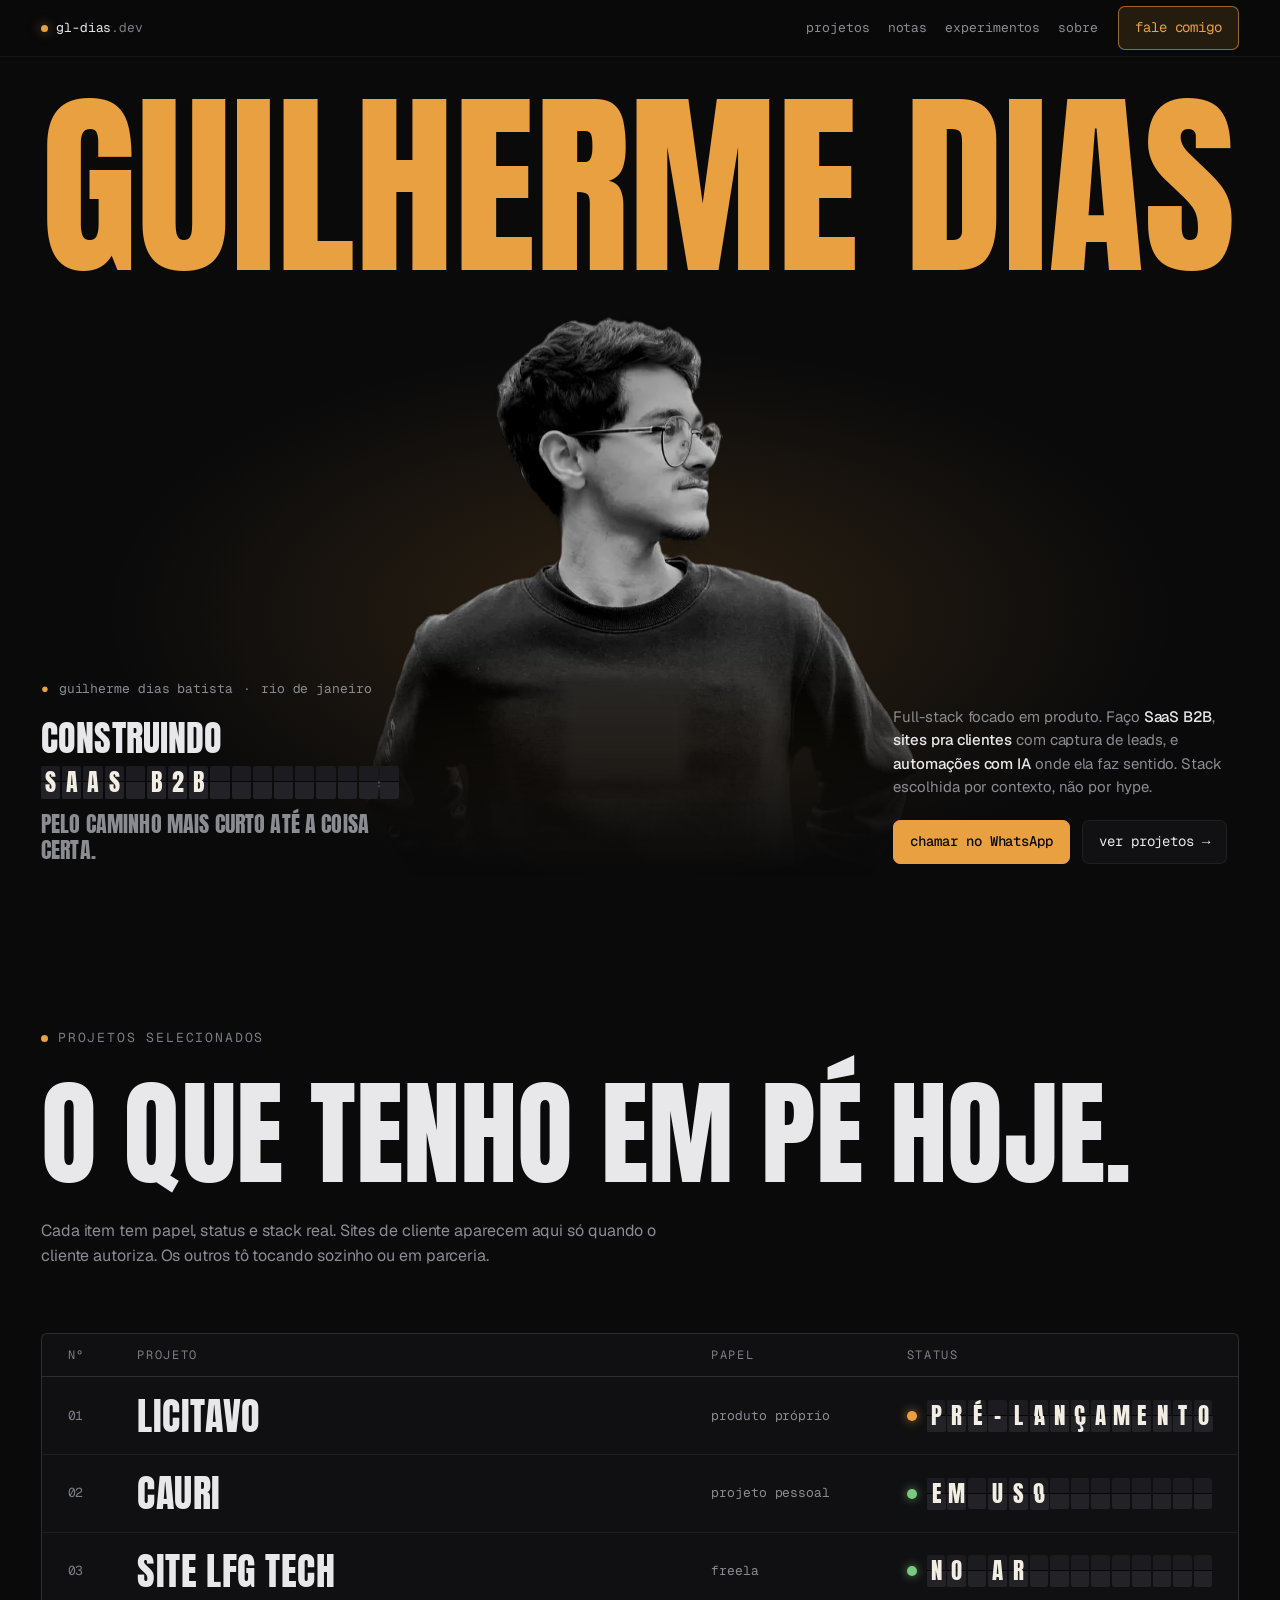
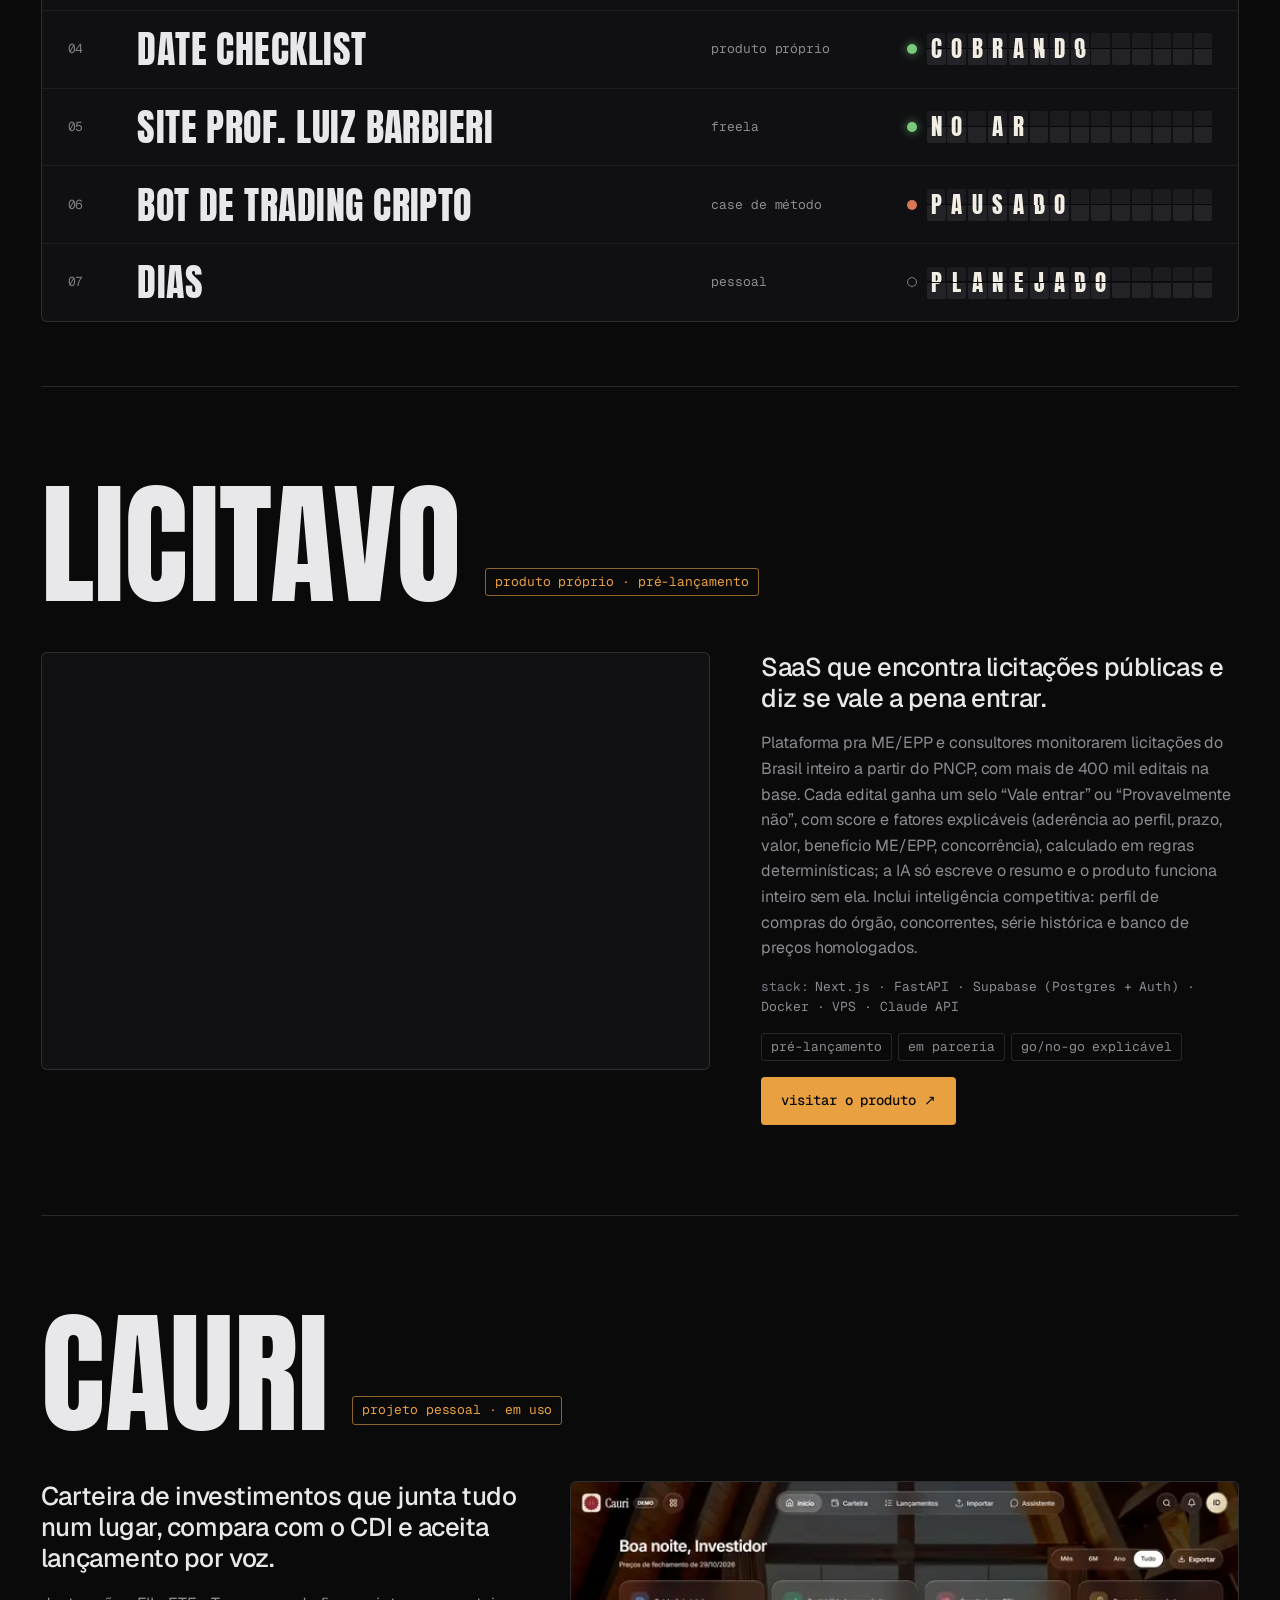
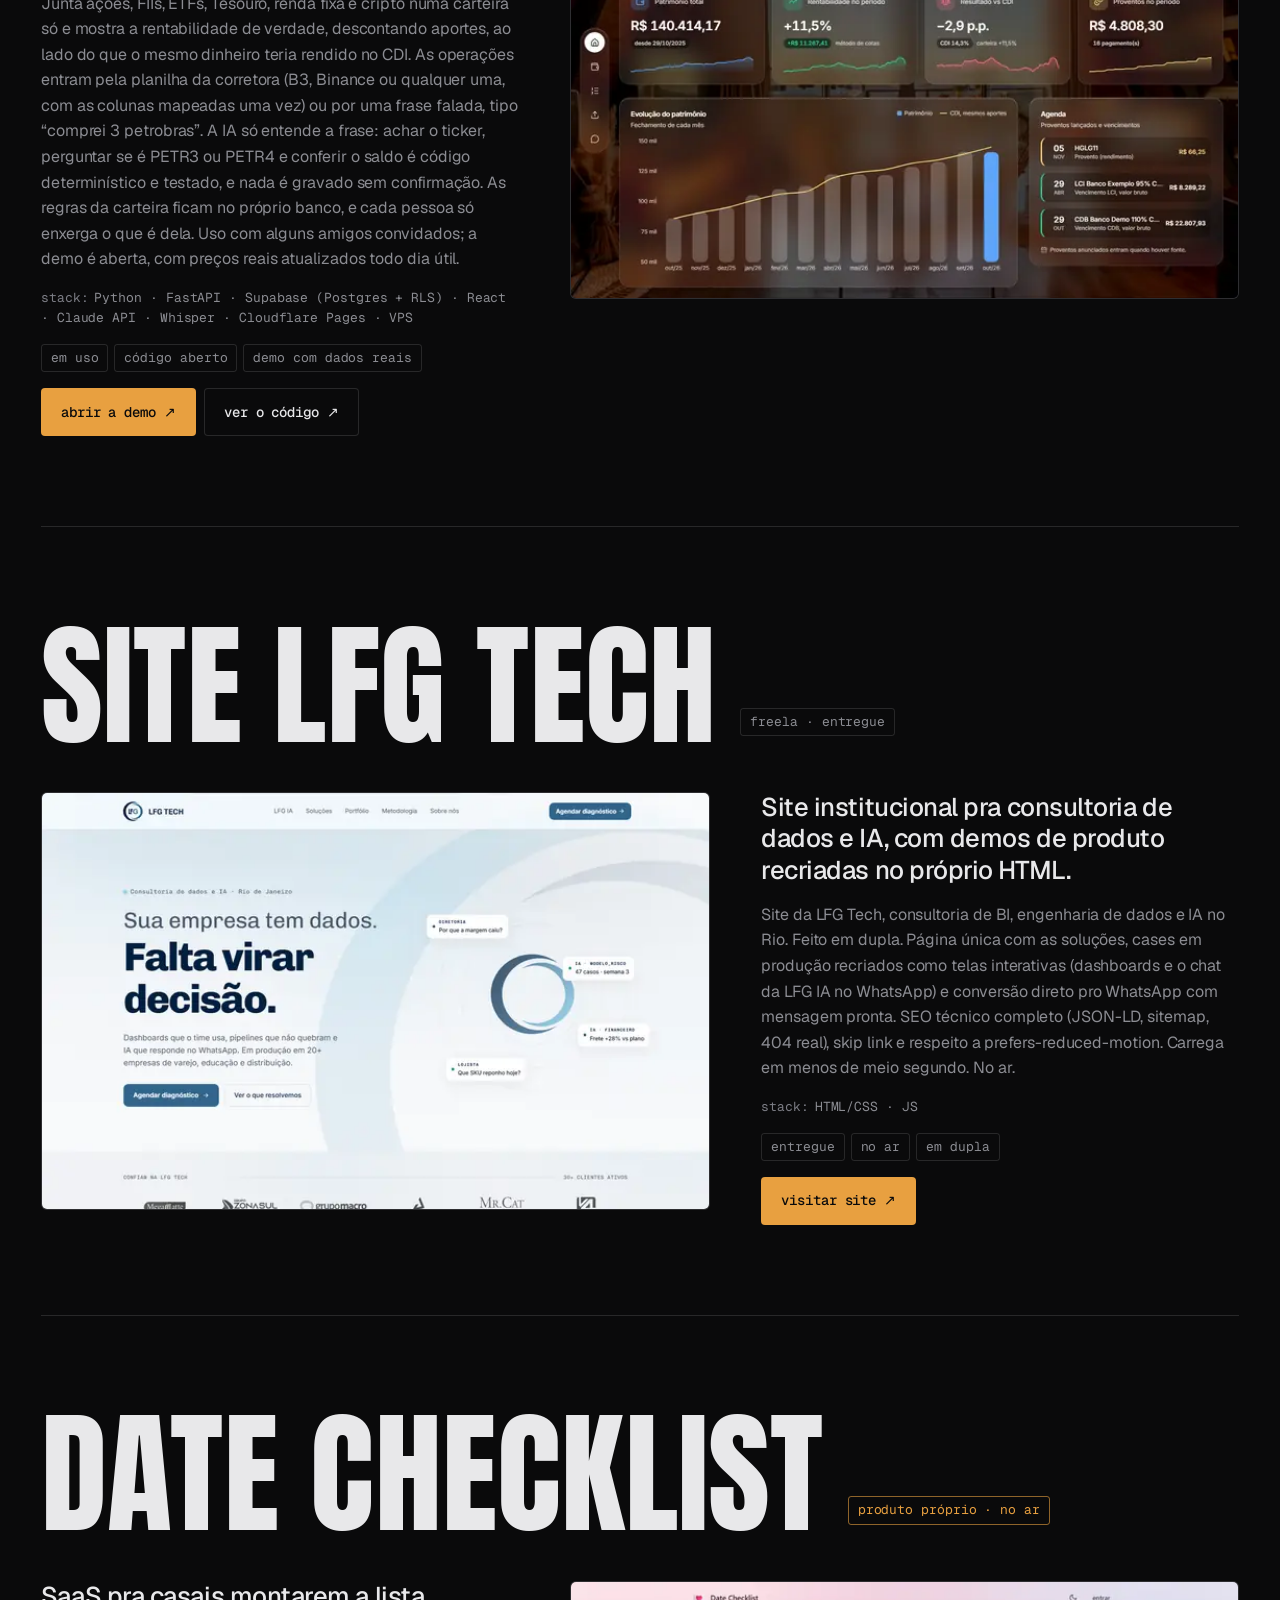
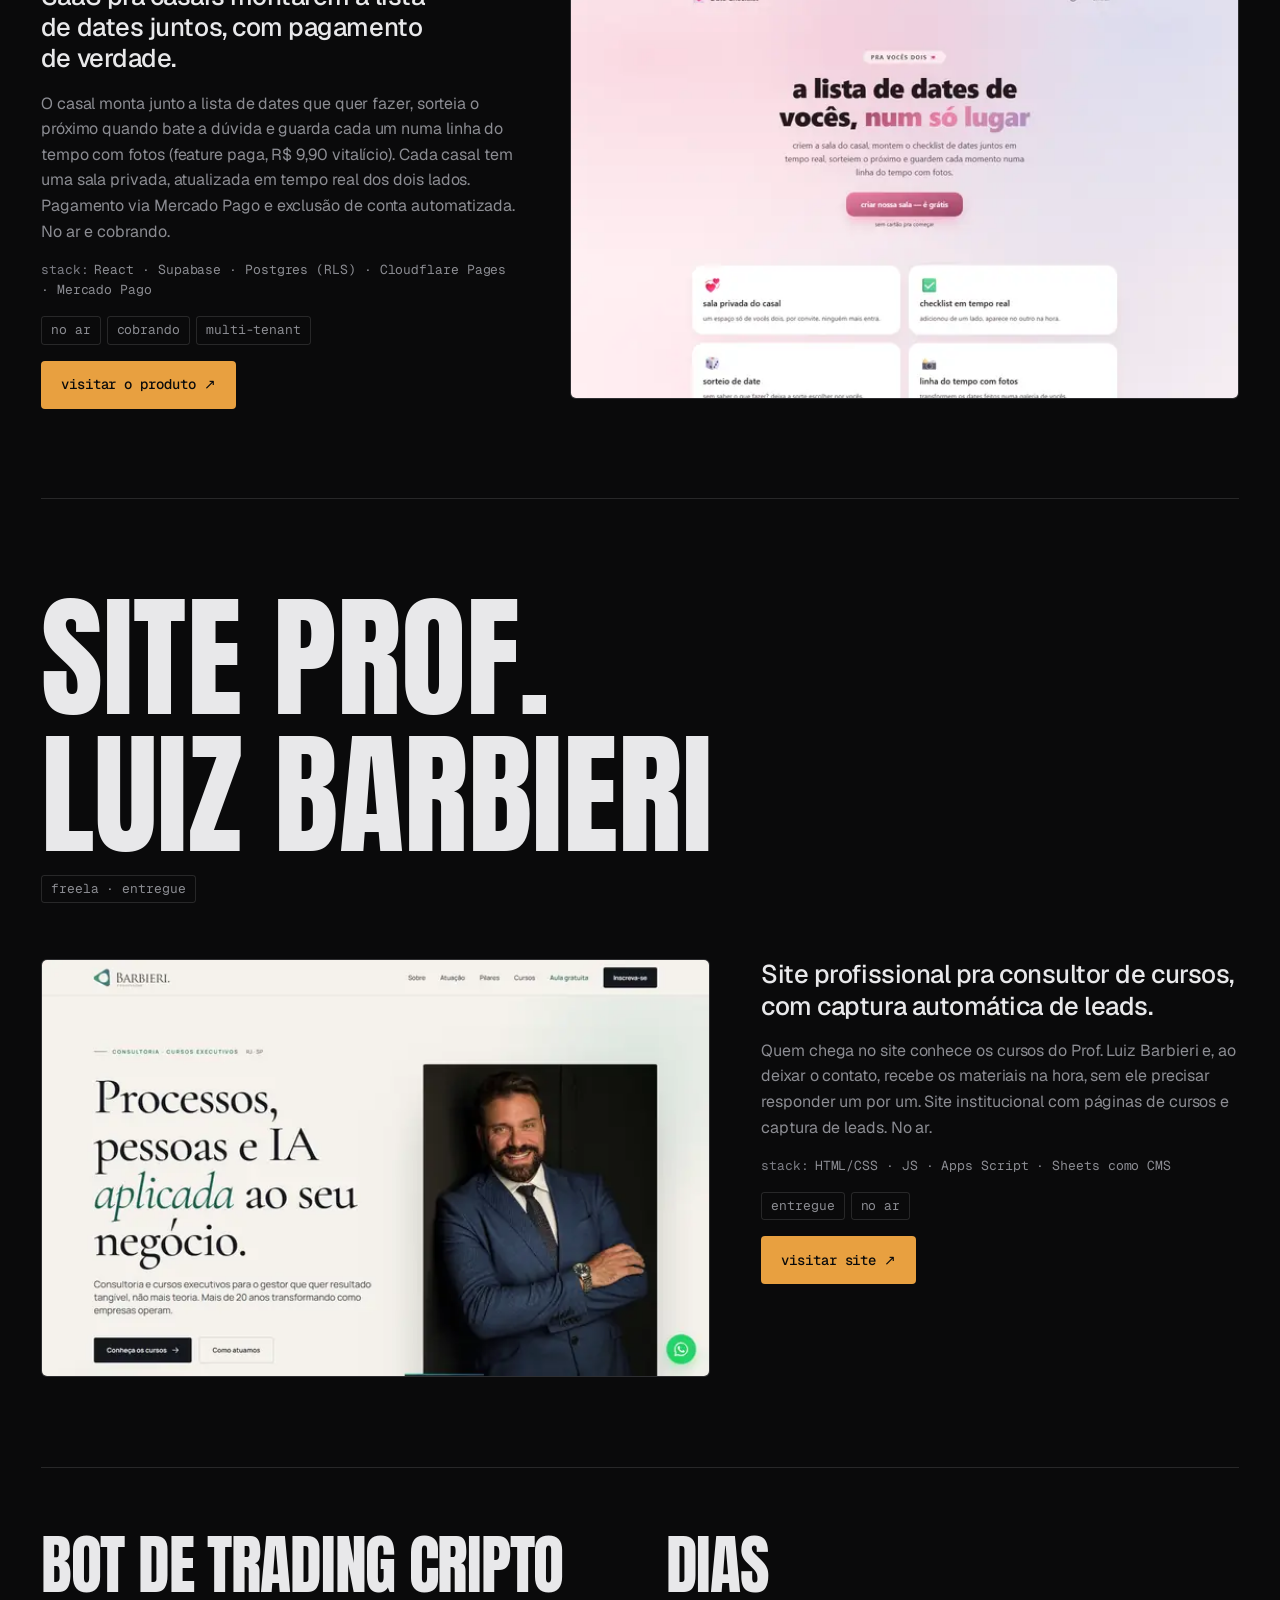
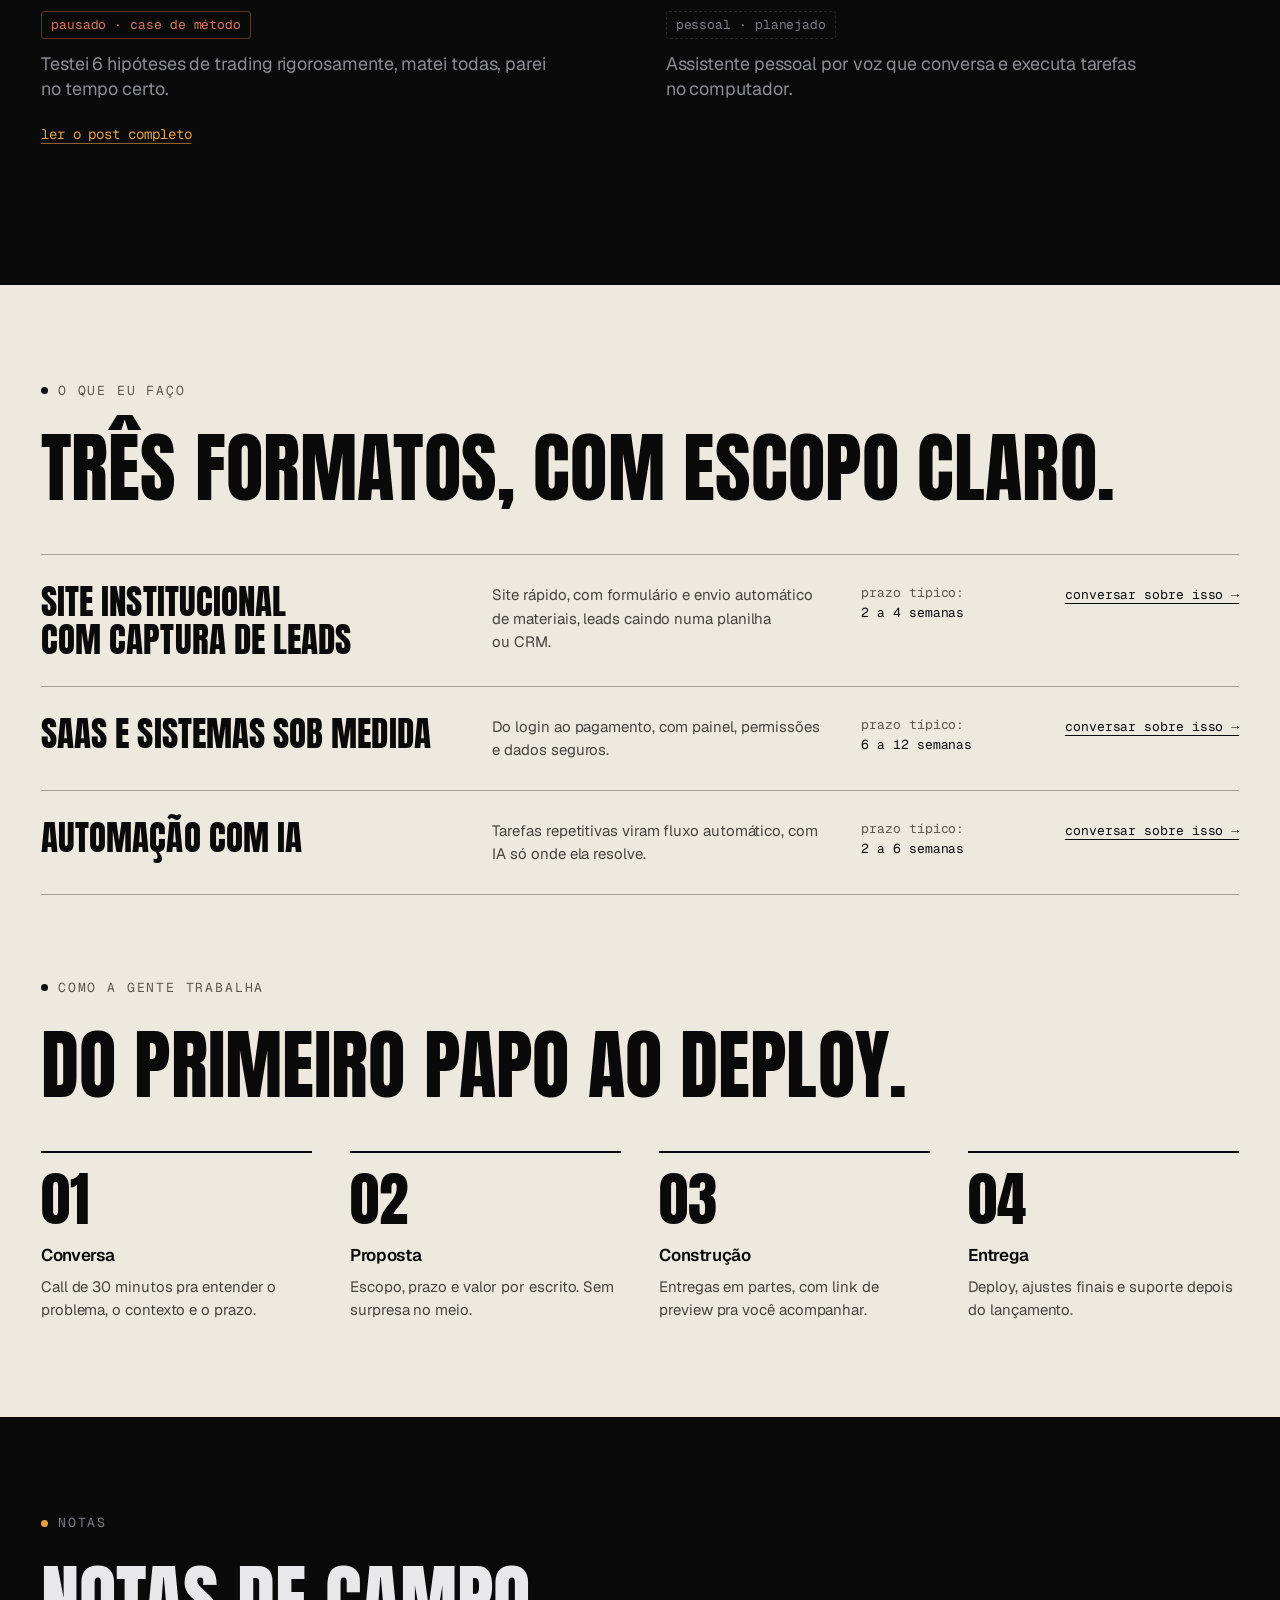
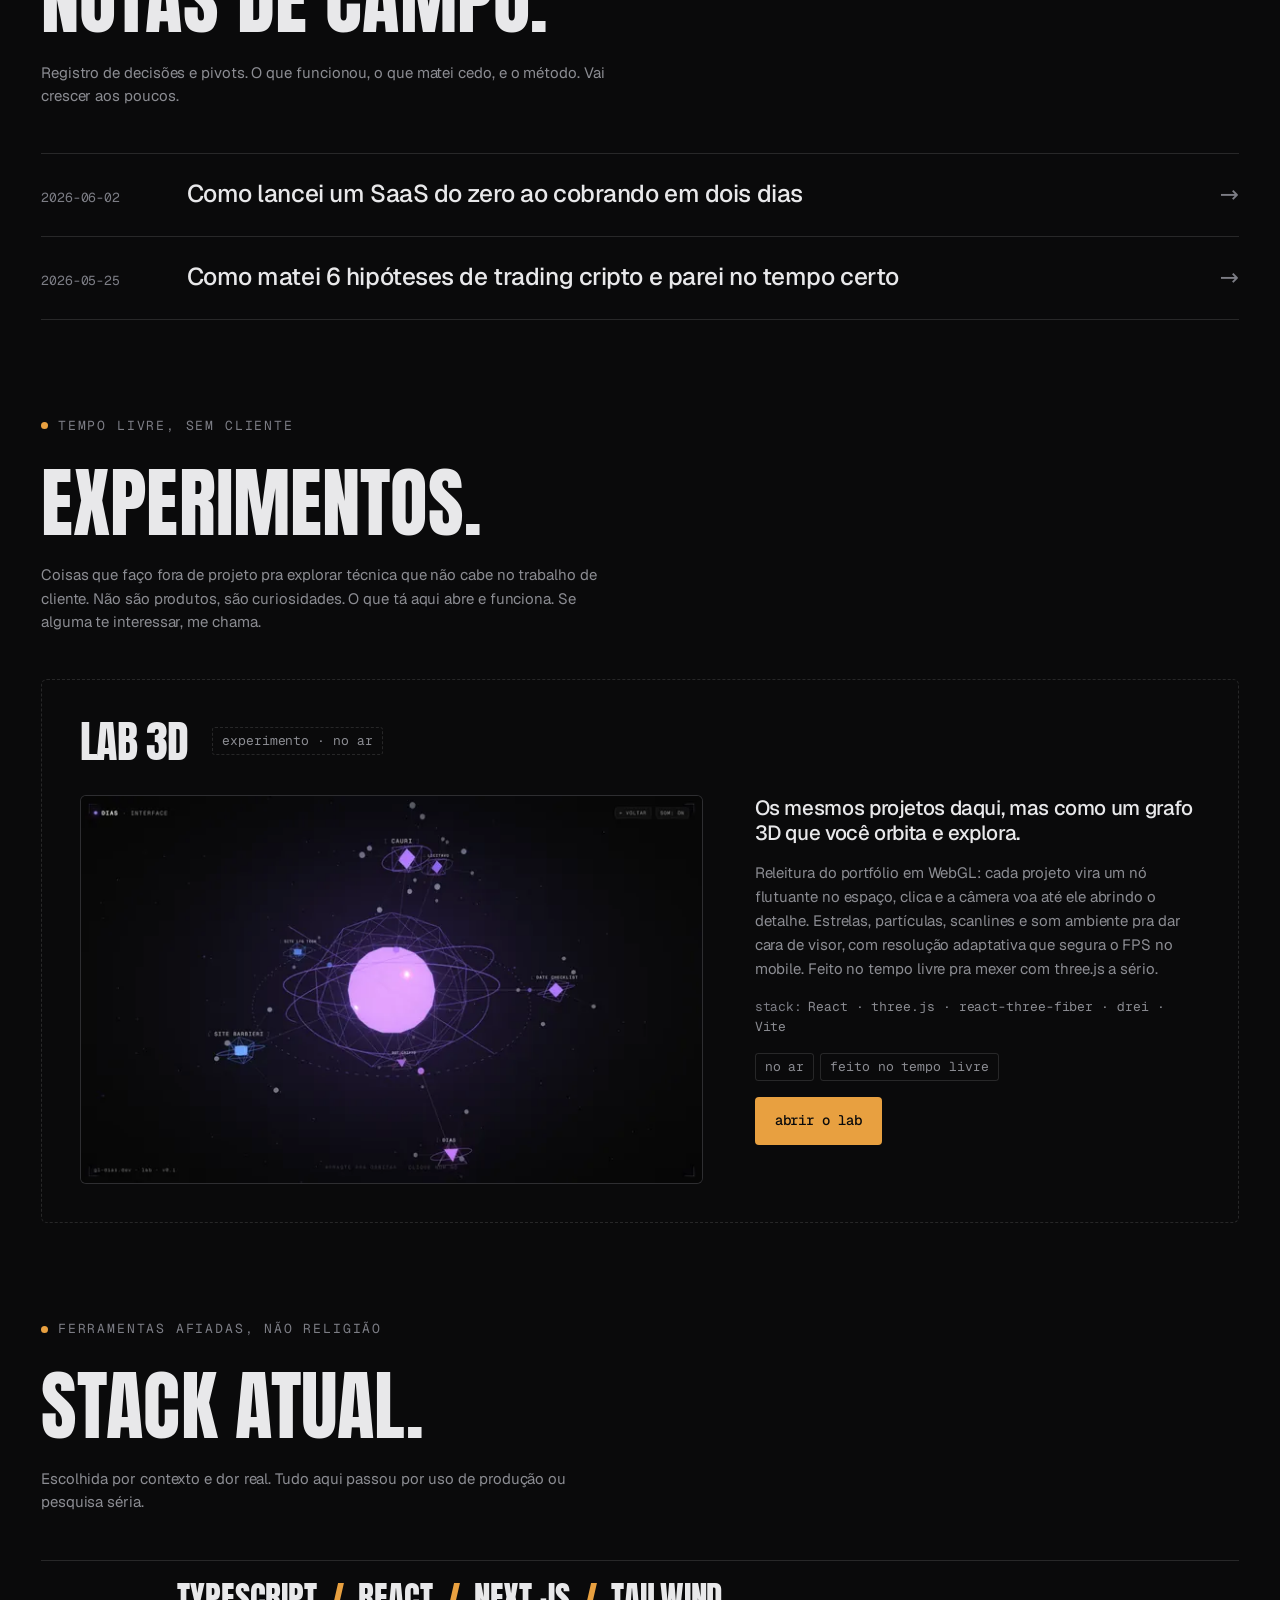
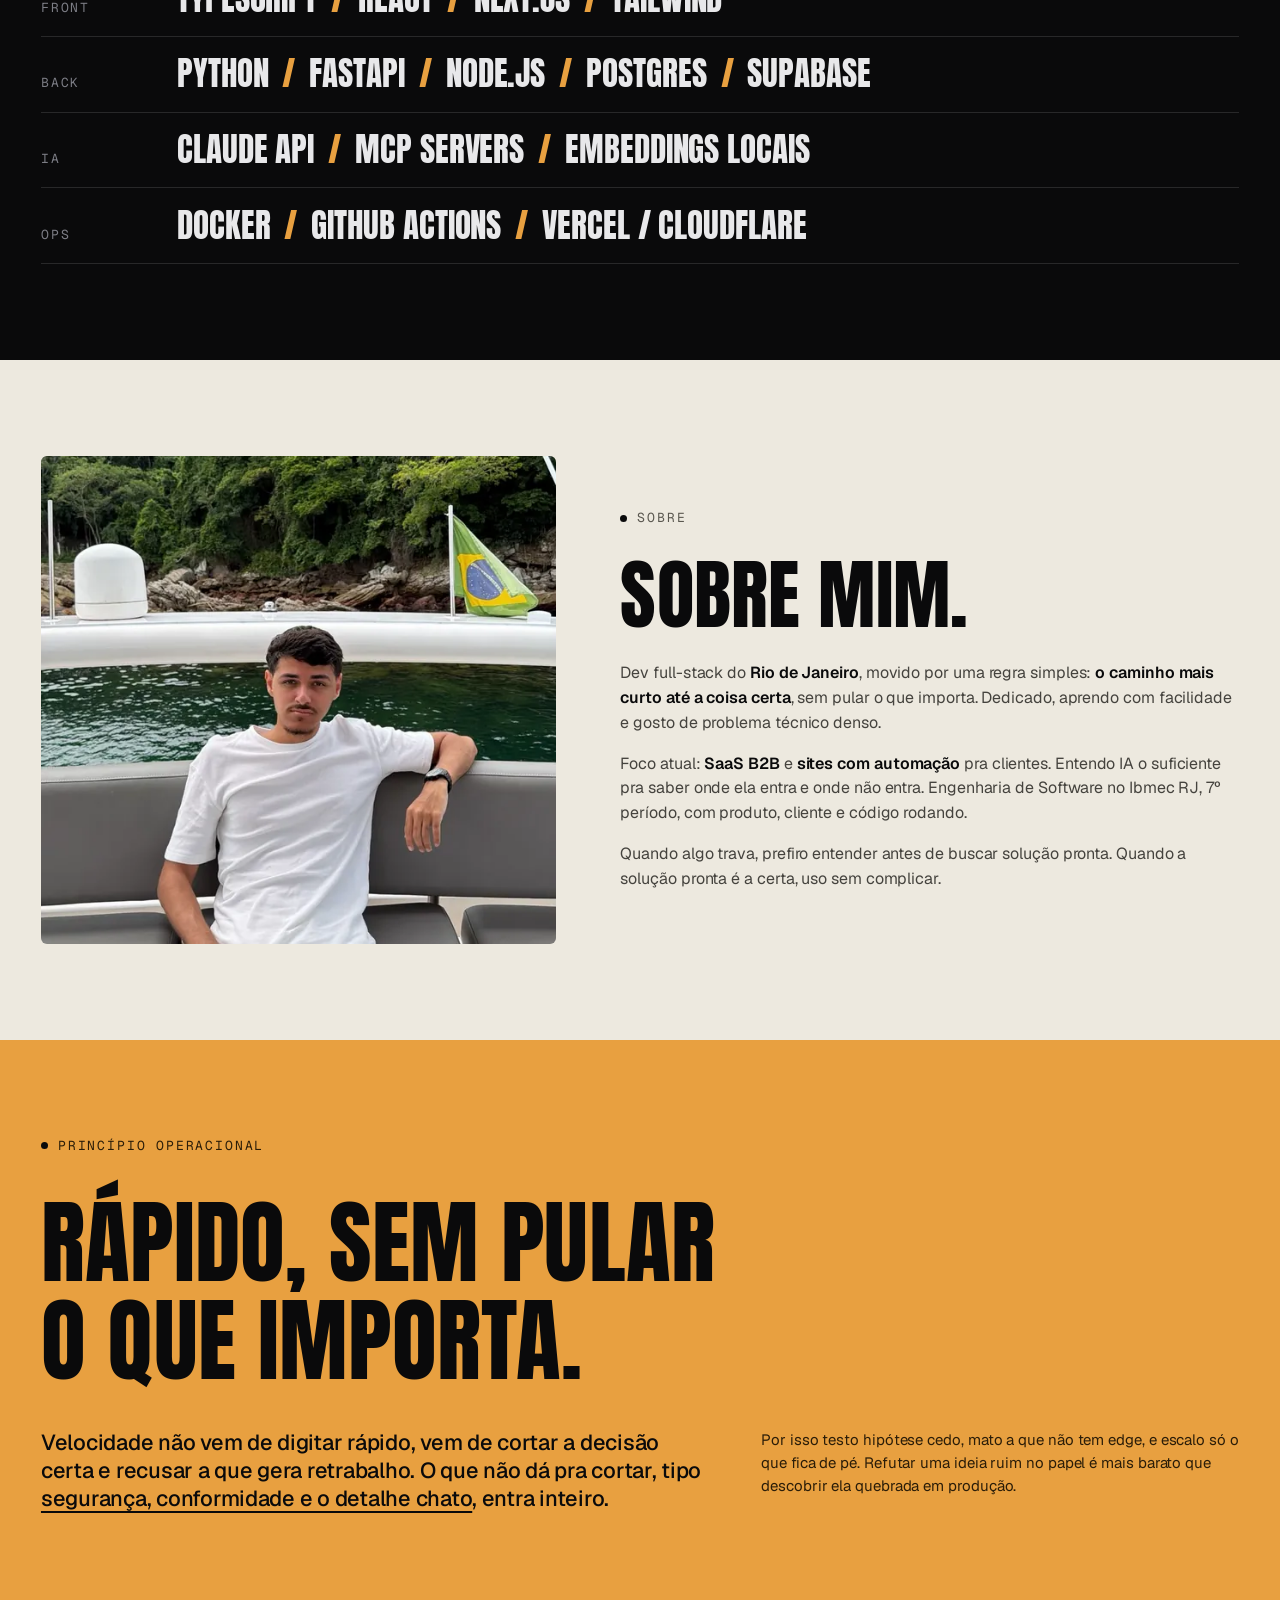
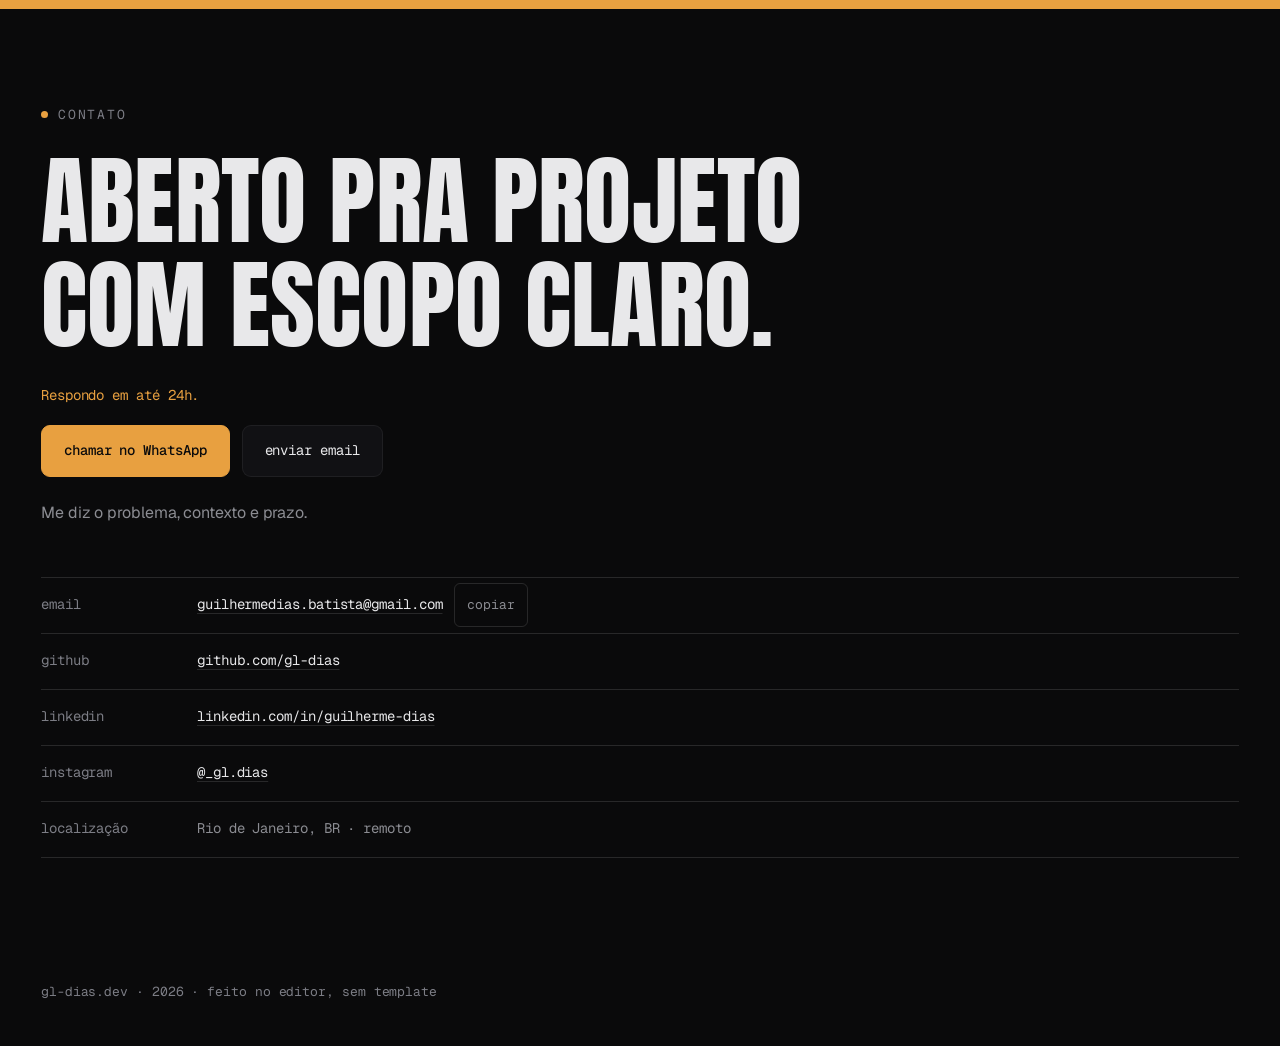
==== commit 73151857: "home: letras menores do o que eu faço pra baixo" ====
--- a/index.html
+++ b/index.html
@@ -126,7 +126,7 @@
       <div class="frame">
         <header class="sec-head reveal">
           <div class="eyebrow">projetos selecionados</div>
-          <h2 class="display">O que tenho em pé hoje.</h2>
+          <h2 class="display display-xl">O que tenho em pé hoje.</h2>
           <p class="sec-lede">
             Cada item tem papel, status e stack real. Sites de cliente aparecem aqui só
             quando o cliente autoriza. Os outros tô tocando sozinho ou em parceria.
@@ -553,7 +553,7 @@
     <section id="contato" class="sec">
       <div class="frame reveal">
         <div class="eyebrow">contato</div>
-        <h2 class="display display-xl">Aberto pra projeto com escopo claro.</h2>
+        <h2 class="display display-lg">Aberto pra projeto com escopo claro.</h2>
         <p class="contact-sla">Respondo em até 24h.</p>
         <div class="contact-actions">
           <a class="btn btn-solid btn-lg" href="https://wa.me/5521998822396?text=Oi%20Guilherme%2C%20vim%20pelo%20site.%20Meu%20projeto%20%C3%A9..." target="_blank" rel="noopener">chamar no WhatsApp</a>
--- a/home.css
+++ b/home.css
@@ -31,11 +31,13 @@
 
 /* ---------- ritmo das seções ---------- */
 .sec {
-  padding-block: clamp(72px, 10vw, 168px);
+  padding-block: clamp(64px, 7.5vw, 124px);
   background: var(--bg);
   color: var(--text);
 }
 .sec-tight { padding-top: 0; }
+/* projetos fica na escala do cartaz; do "o que eu faço" pra baixo a página é de leitura */
+#projetos { padding-block: clamp(72px, 10vw, 168px); }
 
 /* trocar as variáveis faz os componentes de dentro acompanharem o fundo */
 .sec-paper,
@@ -60,13 +62,15 @@
   --text-faint: #2B1D08;
 }
 
-.sec-head { margin-bottom: clamp(36px, 5vw, 80px); }
+.sec-head { margin-bottom: clamp(28px, 3.6vw, 60px); }
 .sec-lede {
   max-width: 58ch;
-  margin-top: clamp(16px, 2vw, 28px);
-  font-size: clamp(16px, 1.25vw, 19px);
+  margin-top: clamp(14px, 1.6vw, 24px);
+  font-size: clamp(15px, 1.15vw, 17px);
   text-wrap: pretty;
 }
+#projetos .sec-head { margin-bottom: clamp(36px, 5vw, 80px); }
+#projetos .sec-lede { margin-top: clamp(16px, 2vw, 28px); font-size: clamp(16px, 1.25vw, 19px); }
 
 .eyebrow {
   display: flex;
@@ -89,15 +93,16 @@
 
 .display {
   font-family: var(--display);
-  font-size: clamp(46px, 9vw, 156px);
+  font-size: clamp(38px, 6vw, 104px);
   font-weight: 400;
-  line-height: 1.04;
+  line-height: 1.06;
   letter-spacing: 0.002em;
   text-transform: uppercase;
   text-wrap: balance;
   color: var(--text);
 }
-.display-xl { font-size: clamp(52px, 12.4vw, 228px); line-height: 1; }
+.display-lg { font-size: clamp(42px, 7.6vw, 132px); }
+.display-xl { font-size: clamp(46px, 9vw, 156px); line-height: 1.04; }
 
 /* ---------- hero ---------- */
 .poster {
@@ -479,20 +484,20 @@
   grid-template-columns: minmax(0, 5fr) minmax(0, 4fr) minmax(0, 2fr) auto;
   gap: clamp(16px, 3vw, 48px);
   align-items: start;
-  padding-block: clamp(24px, 3vw, 44px);
+  padding-block: clamp(20px, 2.2vw, 34px);
   border-top: 1px solid var(--line-strong);
 }
 .svc-title {
   font-family: var(--display);
-  font-size: clamp(30px, 3.5vw, 60px);
+  font-size: clamp(26px, 2.7vw, 44px);
   font-weight: 400;
   line-height: 1.08;
   letter-spacing: 0.002em;
   text-transform: uppercase;
   text-wrap: balance;
 }
-.svc-desc { font-size: clamp(16px, 1.25vw, 19px); text-wrap: pretty; }
-.svc-time { font-family: var(--mono); font-size: 14px; color: var(--text); }
+.svc-desc { font-size: clamp(15px, 1.15vw, 17px); text-wrap: pretty; }
+.svc-time { font-family: var(--mono); font-size: 13px; color: var(--text); }
 .svc-time-label { display: block; color: var(--text-faint); }
 .svc-link {
   display: inline-flex;
@@ -500,7 +505,7 @@
   min-height: 44px;
   margin-top: -10px;
   font-family: var(--mono);
-  font-size: 14px;
+  font-size: 13px;
   white-space: nowrap;
   text-decoration: underline;
   text-underline-offset: 4px;
@@ -508,7 +513,7 @@
 .svc-link:hover { color: var(--text); text-decoration-thickness: 2px; }
 
 /* ---------- como a gente trabalha ---------- */
-.process { margin-top: clamp(72px, 9vw, 150px); }
+.process { margin-top: clamp(56px, 6.5vw, 108px); }
 .steps {
   display: grid;
   grid-template-columns: repeat(4, minmax(0, 1fr));
@@ -520,11 +525,11 @@
   display: block;
   margin-bottom: 12px;
   font-family: var(--display);
-  font-size: clamp(64px, 8.5vw, 150px);
+  font-size: clamp(44px, 4.6vw, 80px);
   line-height: 1.04;
 }
-.step-title { margin-bottom: 6px; font-size: clamp(19px, 1.5vw, 24px); font-weight: 600; color: var(--text); }
-.step-desc { font-size: 16px; text-wrap: pretty; }
+.step-title { margin-bottom: 6px; font-size: clamp(17px, 1.3vw, 20px); font-weight: 600; color: var(--text); }
+.step-desc { font-size: 15px; text-wrap: pretty; }
 
 /* ---------- notas ---------- */
 .writing { border-bottom: 1px solid var(--line-strong); }
@@ -533,20 +538,20 @@
   grid-template-columns: 120px minmax(0, 1fr) auto;
   gap: clamp(12px, 2vw, 32px);
   align-items: baseline;
-  padding-block: clamp(20px, 2.4vw, 36px);
+  padding-block: clamp(16px, 1.8vw, 28px);
   border-top: 1px solid var(--line-strong);
 }
 .post-date { font-family: var(--mono); font-size: 13px; color: var(--text-faint); }
 .post-title {
-  font-size: clamp(21px, 2.6vw, 44px);
+  font-size: clamp(19px, 1.9vw, 30px);
   font-weight: 500;
-  line-height: 1.16;
-  letter-spacing: -0.024em;
+  line-height: 1.2;
+  letter-spacing: -0.018em;
   color: var(--text);
   transition: color 160ms;
   text-wrap: balance;
 }
-.post-arrow { font-size: clamp(21px, 2.4vw, 40px); color: var(--text-faint); transition: color 160ms, transform 200ms; }
+.post-arrow { font-size: clamp(19px, 1.8vw, 28px); color: var(--text-faint); transition: color 160ms, transform 200ms; }
 .post:hover .post-title,
 .post:hover .post-arrow { color: var(--accent); }
 .post:hover .post-arrow { transform: translateX(6px); }
@@ -559,6 +564,9 @@
 }
 .lab .case-head { margin-bottom: clamp(18px, 2.4vw, 36px); align-items: center; }
 .lab .proj-role { margin-bottom: 0; }
+.lab .case-mini-name { font-size: clamp(30px, 3.4vw, 56px); }
+.lab .case-tagline { font-size: clamp(19px, 1.6vw, 26px); }
+.lab .case-desc { font-size: 15px; }
 
 /* ---------- stack ---------- */
 .stack-rows { border-bottom: 1px solid var(--line-strong); }
@@ -567,7 +575,7 @@
   grid-template-columns: 120px minmax(0, 1fr);
   gap: 16px;
   align-items: baseline;
-  padding-block: clamp(14px, 1.8vw, 26px);
+  padding-block: clamp(12px, 1.4vw, 20px);
   border-top: 1px solid var(--line-strong);
 }
 .group-label {
@@ -582,7 +590,7 @@
   flex-wrap: wrap;
   gap: 2px 14px;
   font-family: var(--display);
-  font-size: clamp(26px, 3.6vw, 62px);
+  font-size: clamp(22px, 2.6vw, 44px);
   line-height: 1.16;
   text-transform: uppercase;
 }
@@ -606,9 +614,9 @@
   border-radius: 6px;
 }
 .about {
-  margin-top: clamp(20px, 2.4vw, 36px);
+  margin-top: clamp(18px, 2vw, 30px);
   max-width: 60ch;
-  font-size: clamp(17px, 1.35vw, 20px);
+  font-size: clamp(16px, 1.2vw, 18px);
   line-height: 1.55;
 }
 .about p { text-wrap: pretty; }
@@ -617,11 +625,11 @@
 
 /* ---------- princípio ---------- */
 .principle-big {
-  margin-bottom: clamp(28px, 4vw, 64px);
+  margin-bottom: clamp(24px, 3vw, 48px);
   font-family: var(--display);
   /* folga em cima pro acento do Á não encostar no rótulo */
   padding-top: 0.14em;
-  font-size: clamp(60px, 12.8vw, 250px);
+  font-size: clamp(44px, 7.2vw, 124px);
   line-height: 1.06;
   letter-spacing: 0.002em;
   text-transform: uppercase;
@@ -634,21 +642,21 @@
   gap: clamp(20px, 4vw, 72px);
 }
 .principle-quote {
-  font-size: clamp(21px, 2.1vw, 36px);
+  font-size: clamp(19px, 1.7vw, 28px);
   font-weight: 500;
-  line-height: 1.26;
-  letter-spacing: -0.016em;
+  line-height: 1.3;
+  letter-spacing: -0.012em;
   color: var(--text);
   text-wrap: pretty;
 }
 .principle-quote em { font-style: normal; text-decoration: underline; text-decoration-thickness: 2px; text-underline-offset: 5px; }
-.principle-body { font-size: clamp(16px, 1.25vw, 19px); text-wrap: pretty; }
+.principle-body { font-size: clamp(15px, 1.15vw, 17px); text-wrap: pretty; }
 
 /* ---------- contato ---------- */
 .contact-sla {
-  margin-block: clamp(20px, 3vw, 44px) 20px;
-  font-family: var(--mono);
-  font-size: clamp(14px, 1.2vw, 18px);
+  margin-block: clamp(18px, 2.2vw, 32px) 18px;
+  font-family: var(--mono);
+  font-size: clamp(14px, 1.1vw, 16px);
   color: var(--accent);
 }
 .contact-actions { display: flex; flex-wrap: wrap; gap: 12px; margin-bottom: 24px; }
@@ -660,10 +668,10 @@
   grid-template-columns: 140px minmax(0, 1fr);
   gap: 16px;
   align-items: center;
-  min-height: 60px;
+  min-height: 56px;
   border-top: 1px solid var(--line-strong);
   font-family: var(--mono);
-  font-size: clamp(14px, 1.2vw, 18px);
+  font-size: clamp(14px, 1.05vw, 16px);
 }
 .contact-line .label { color: var(--text-faint); }
 .contact-line .val {
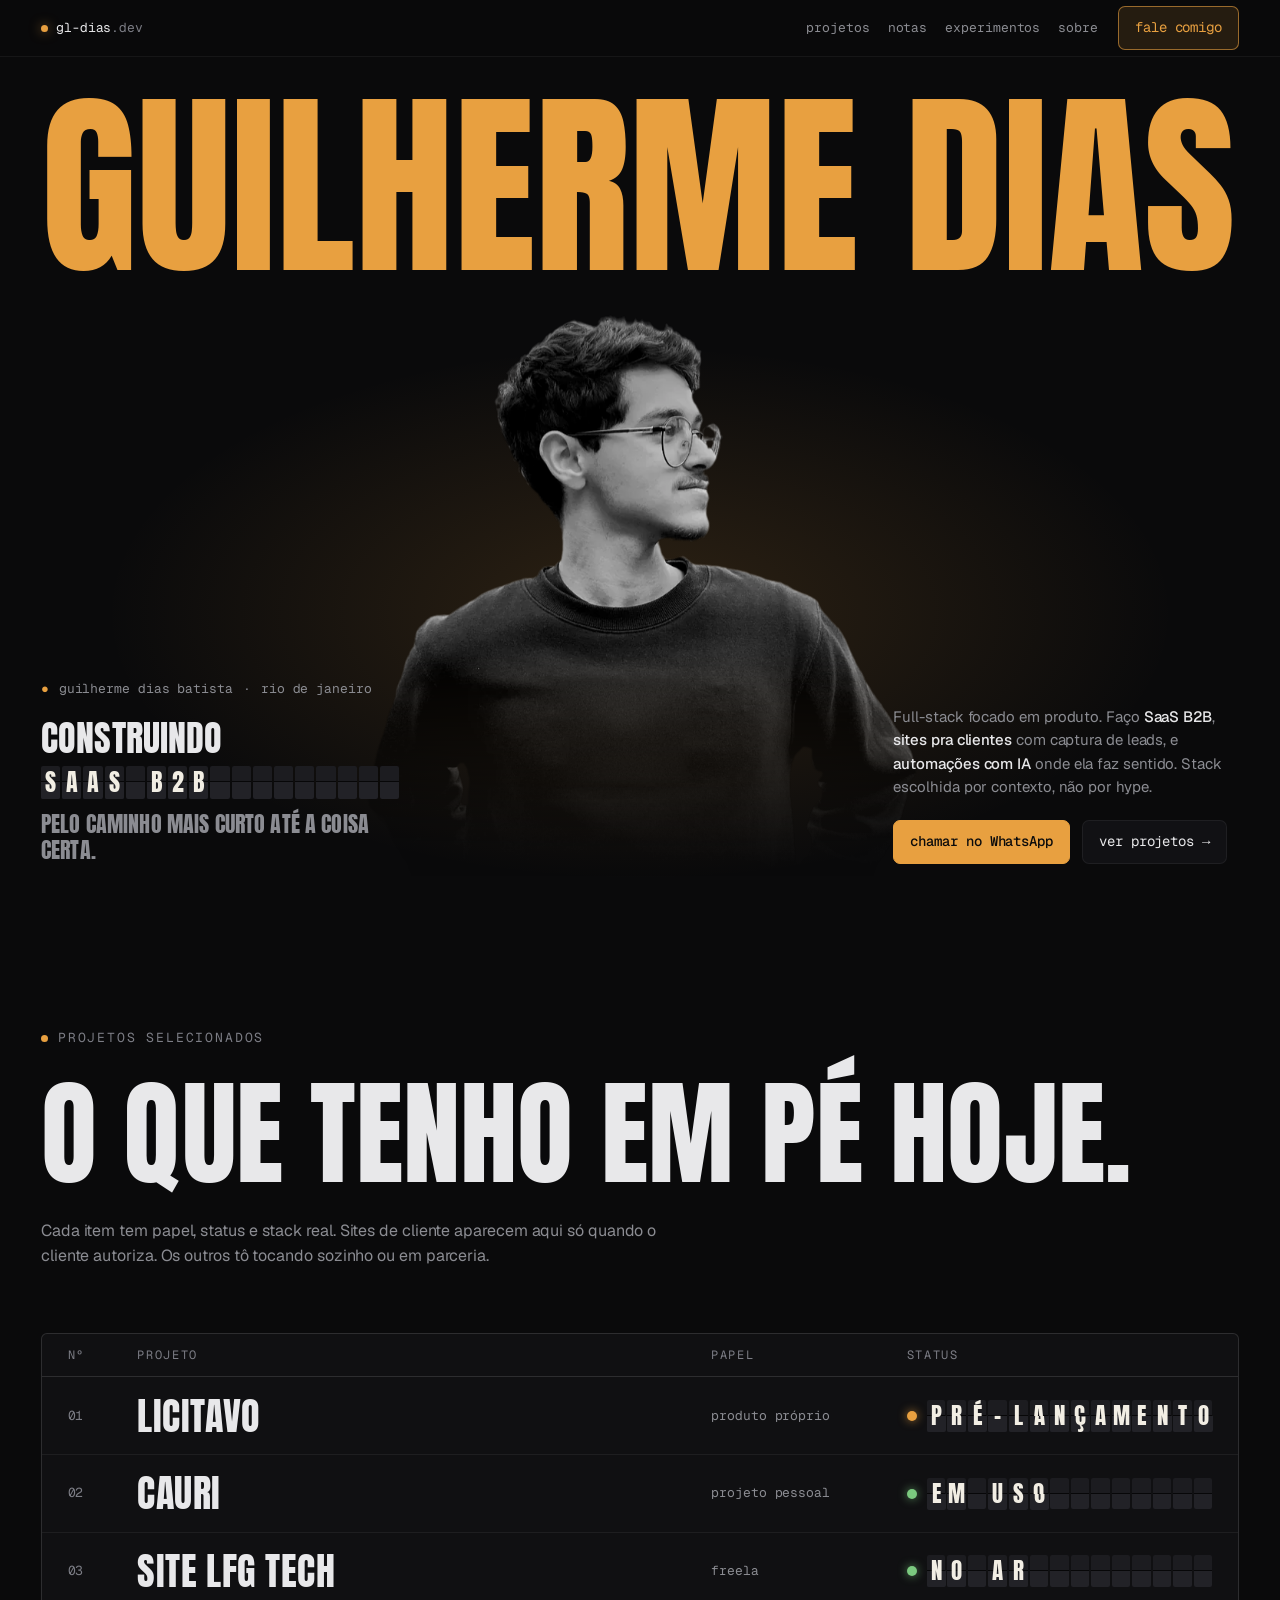
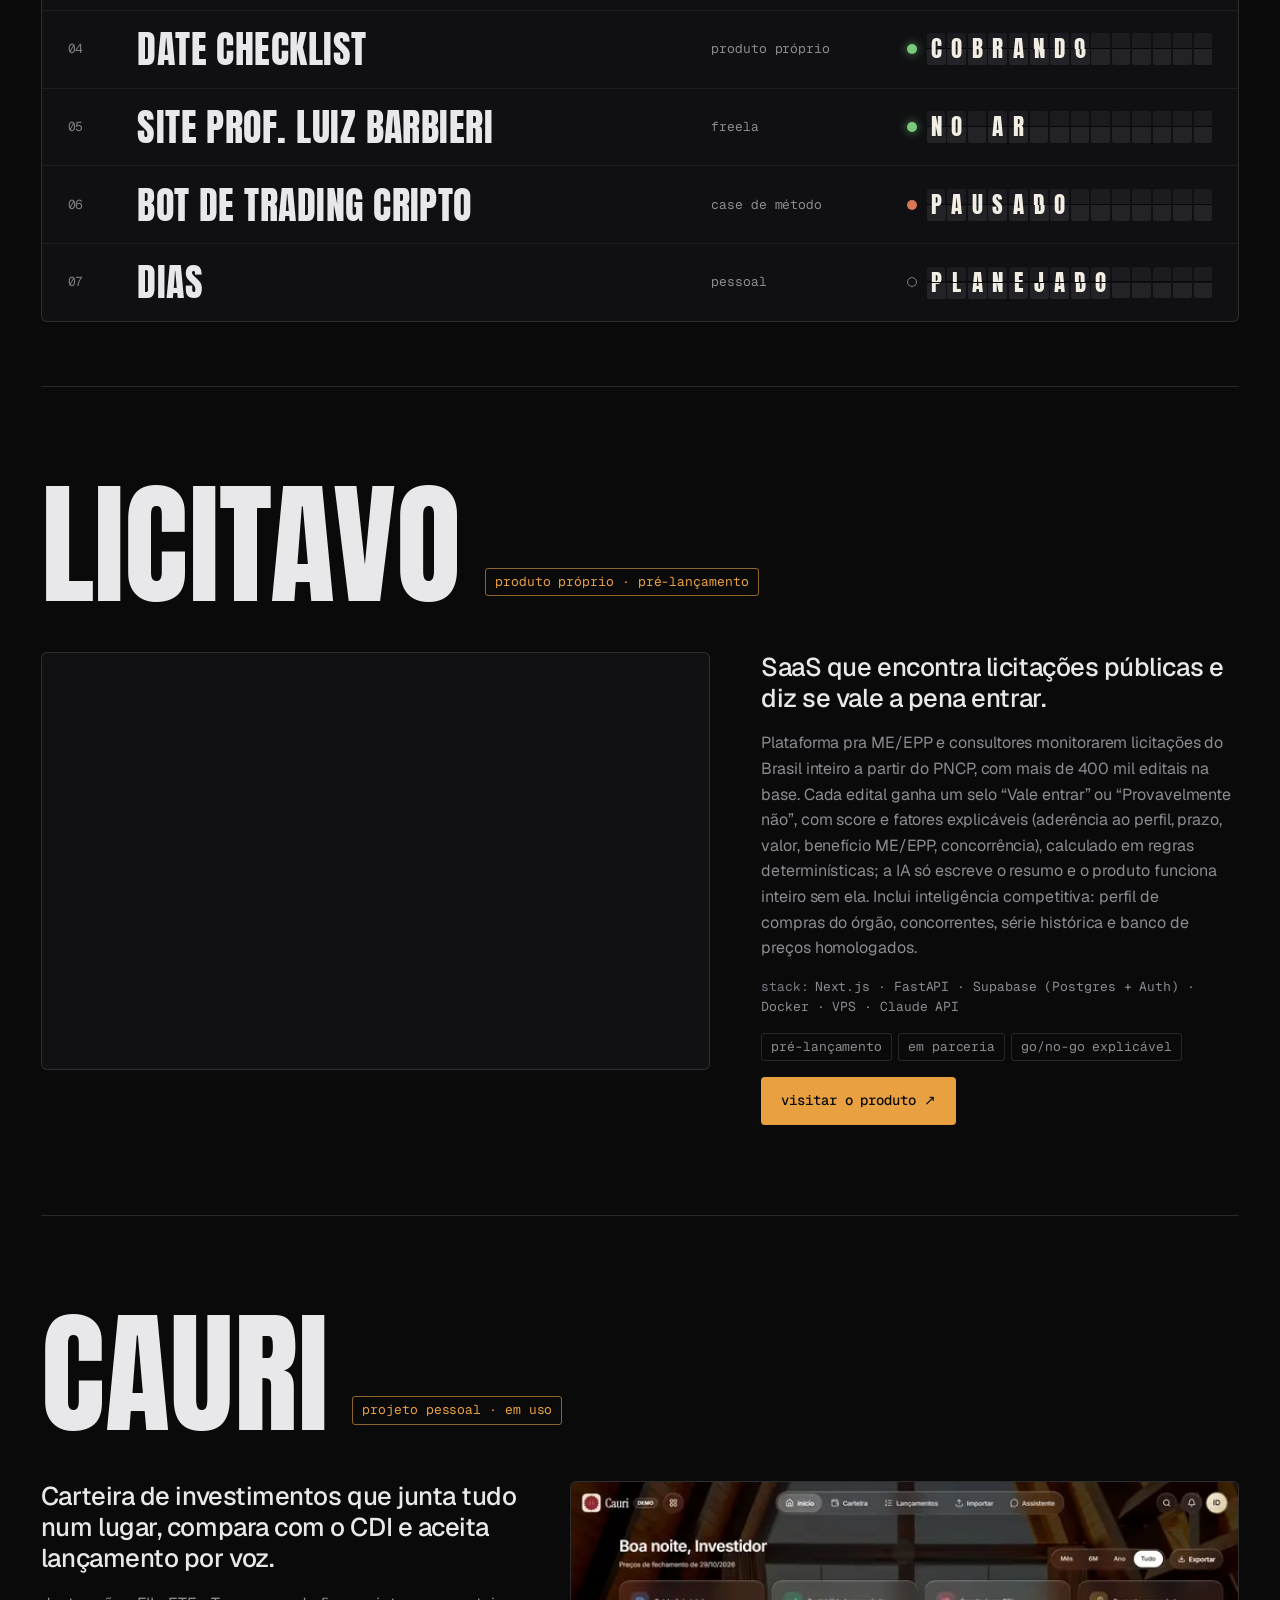
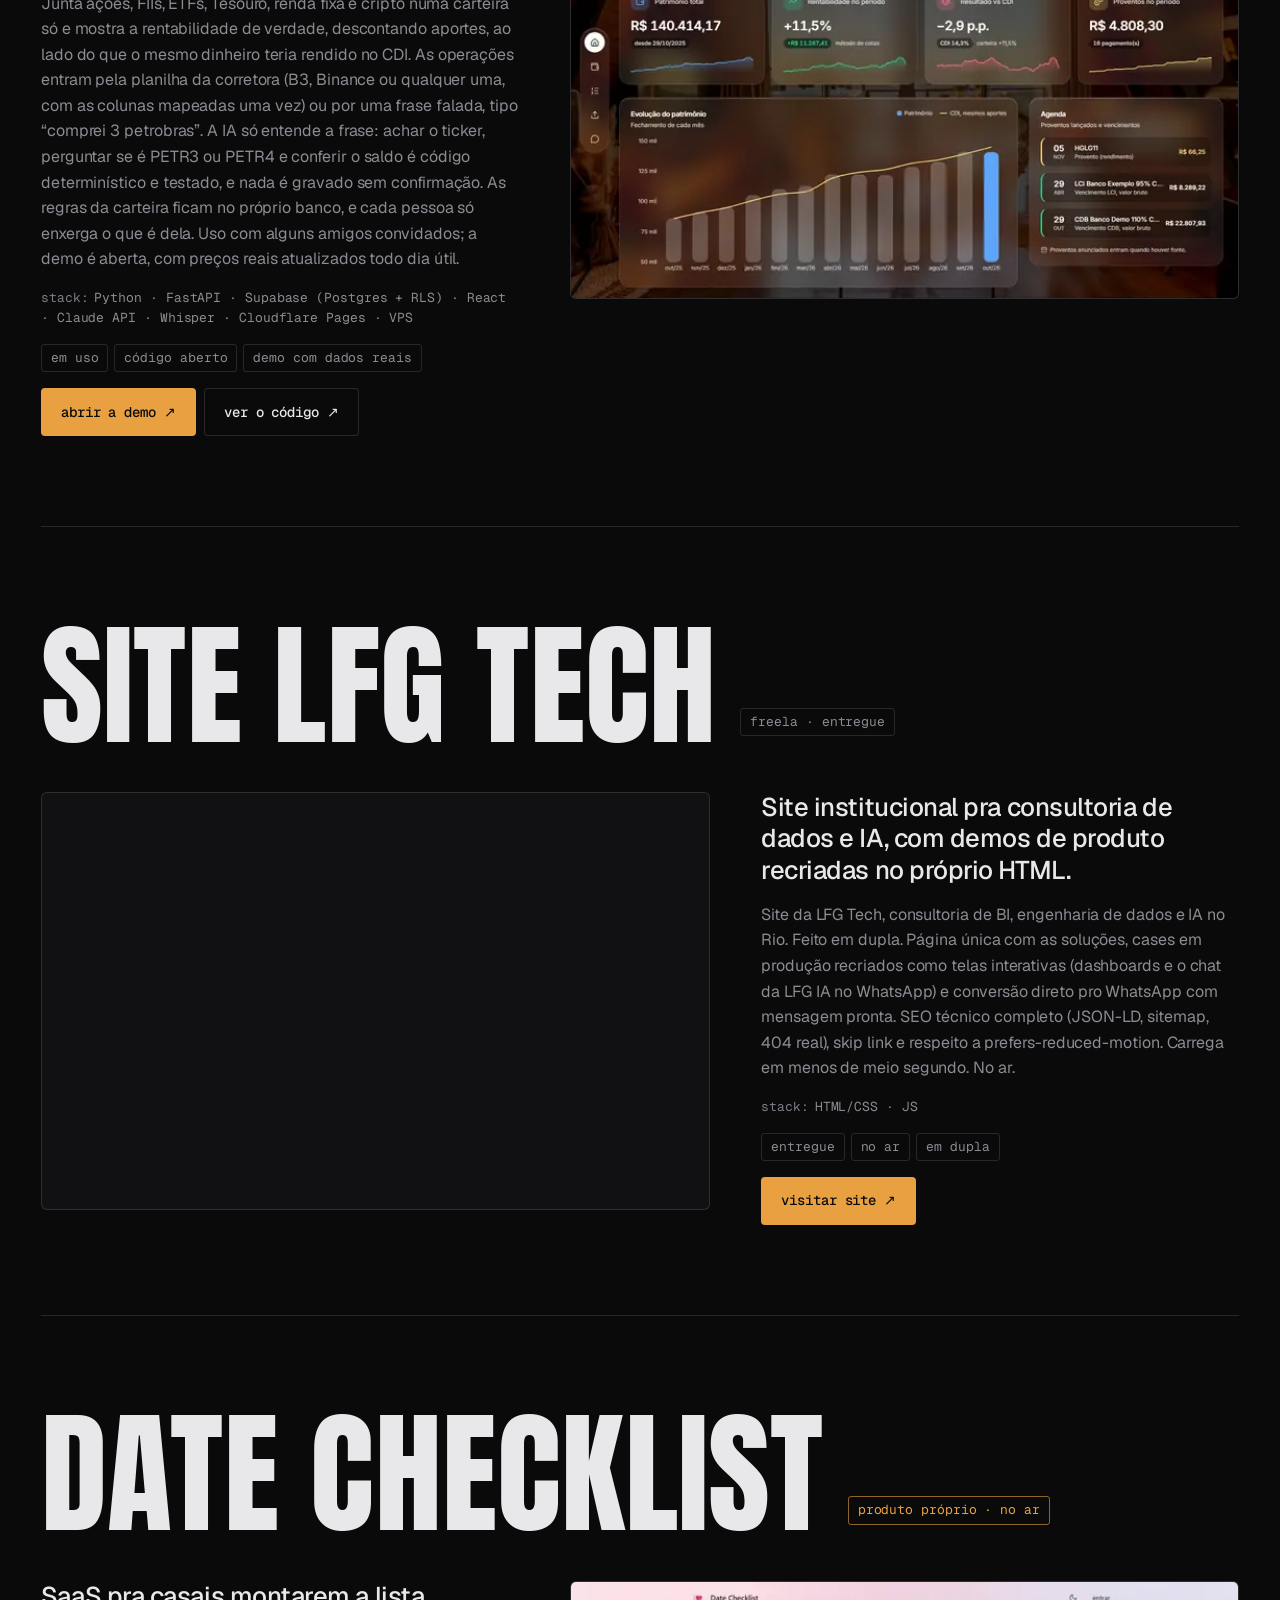
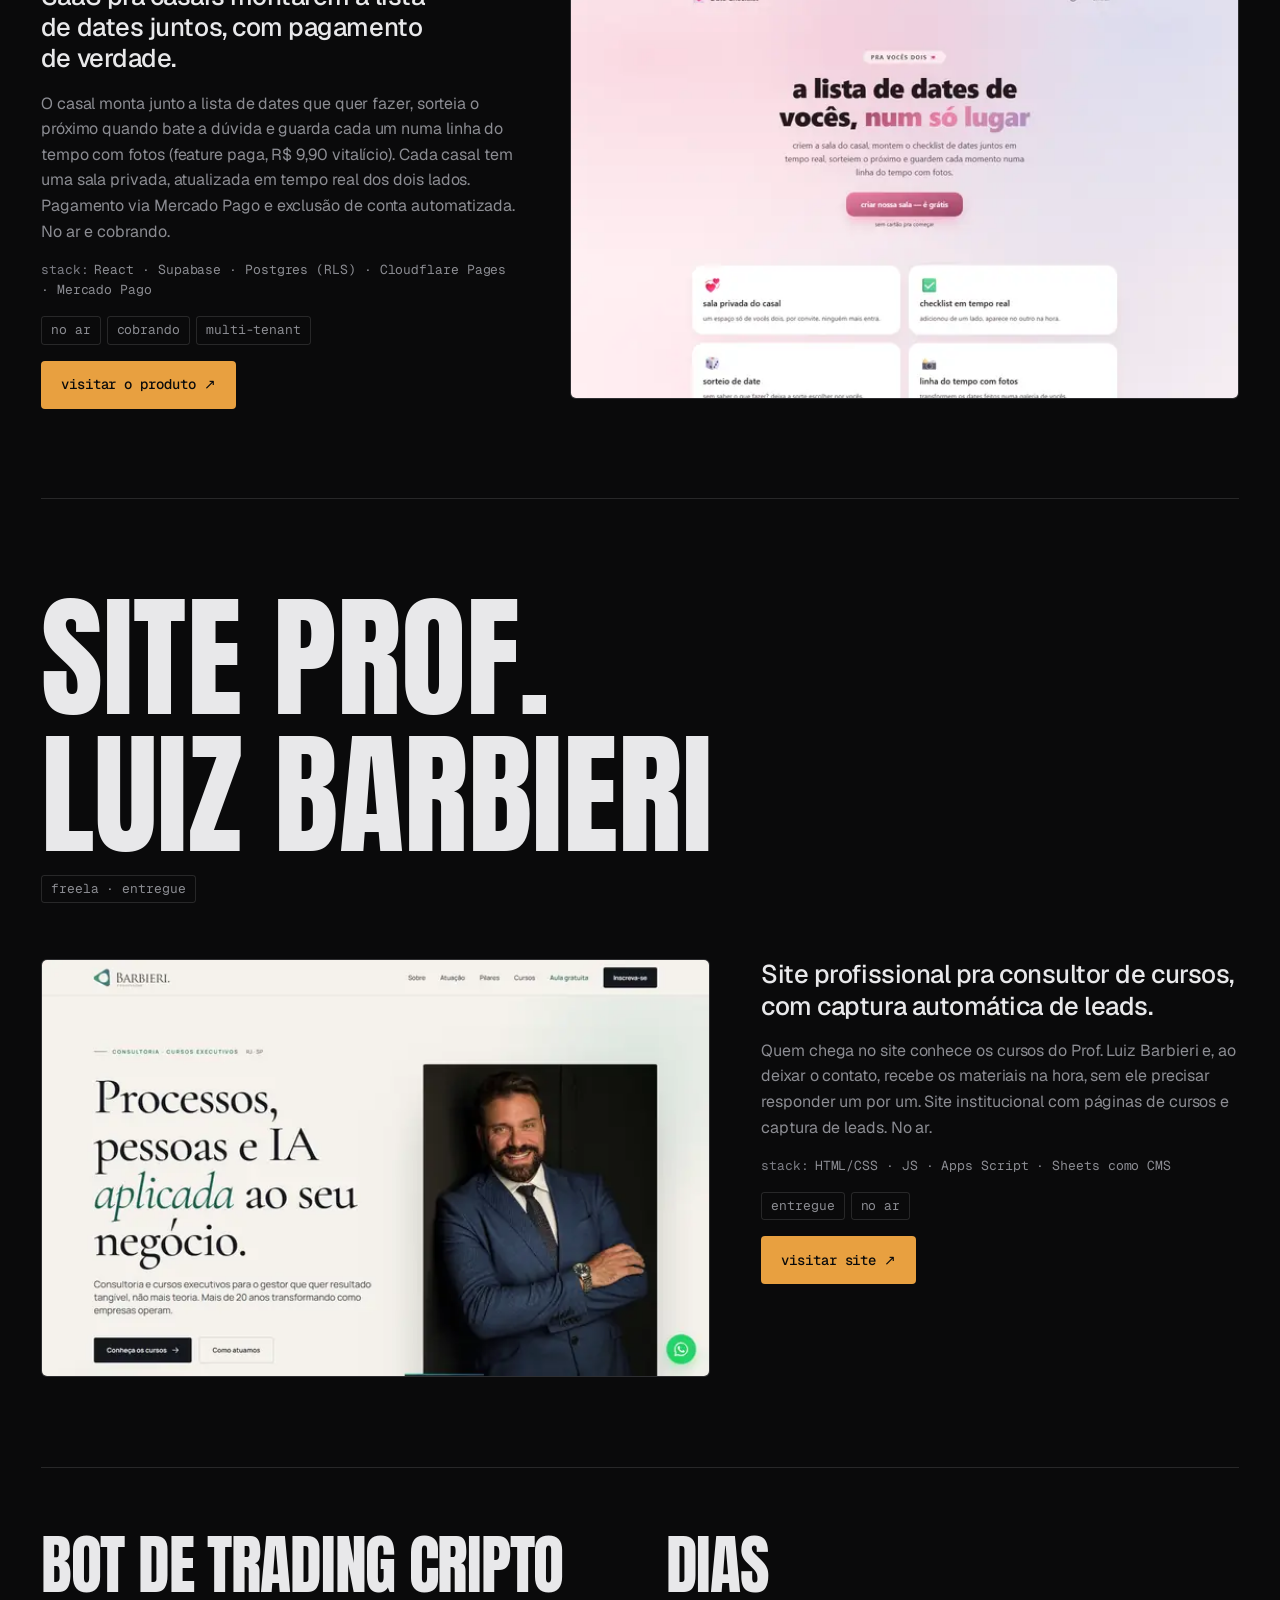
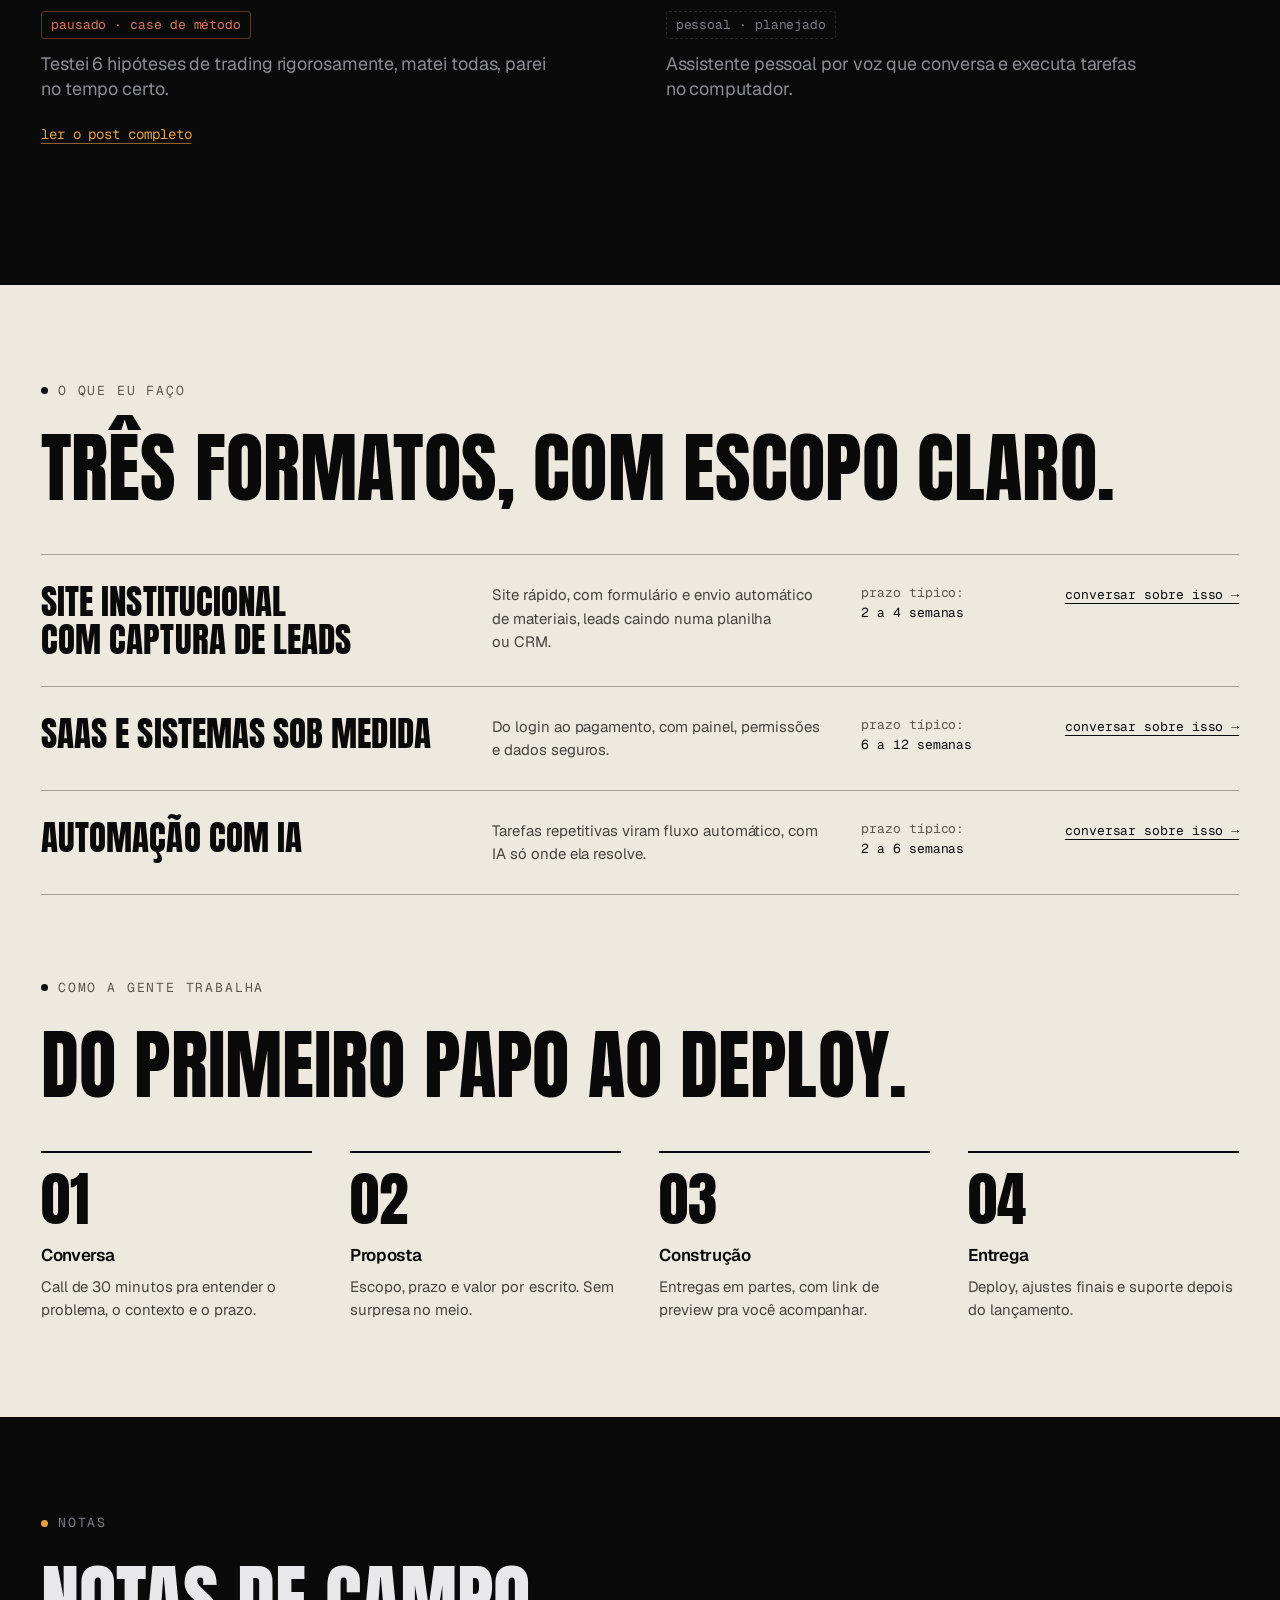
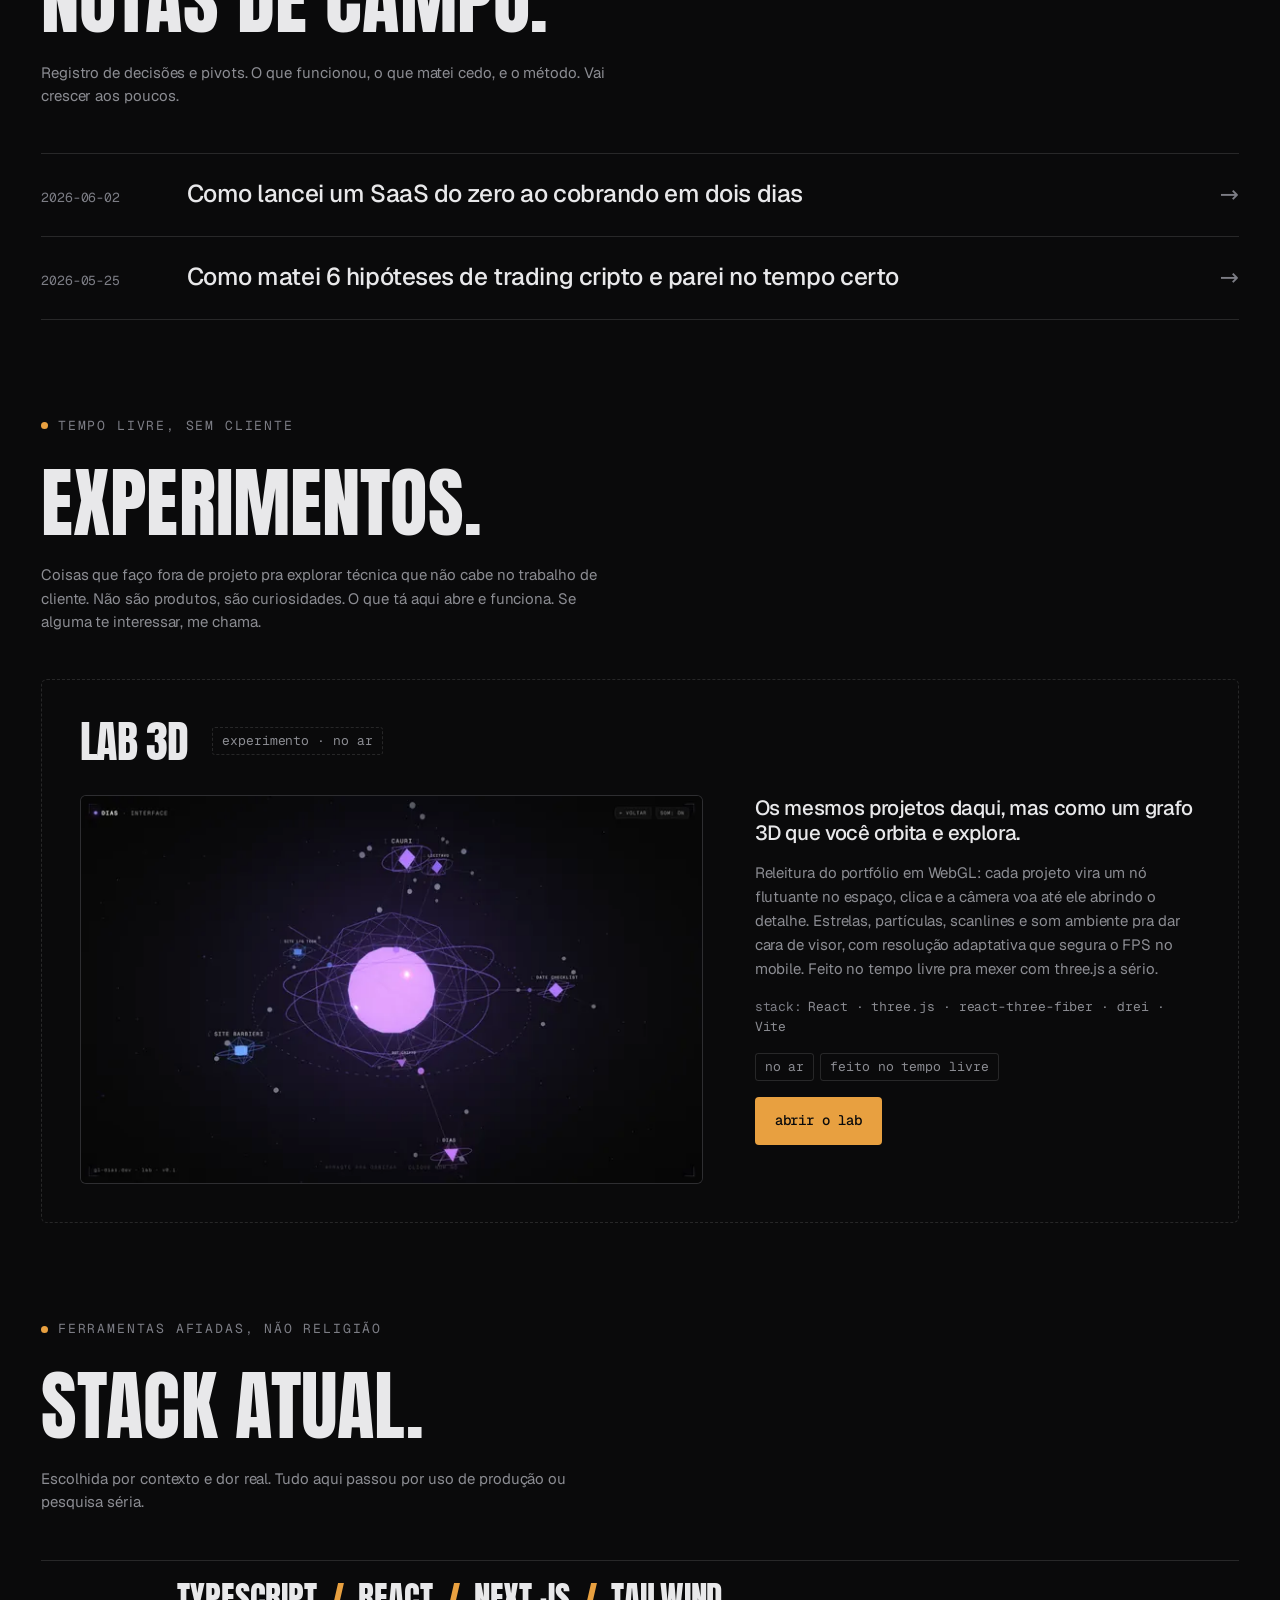
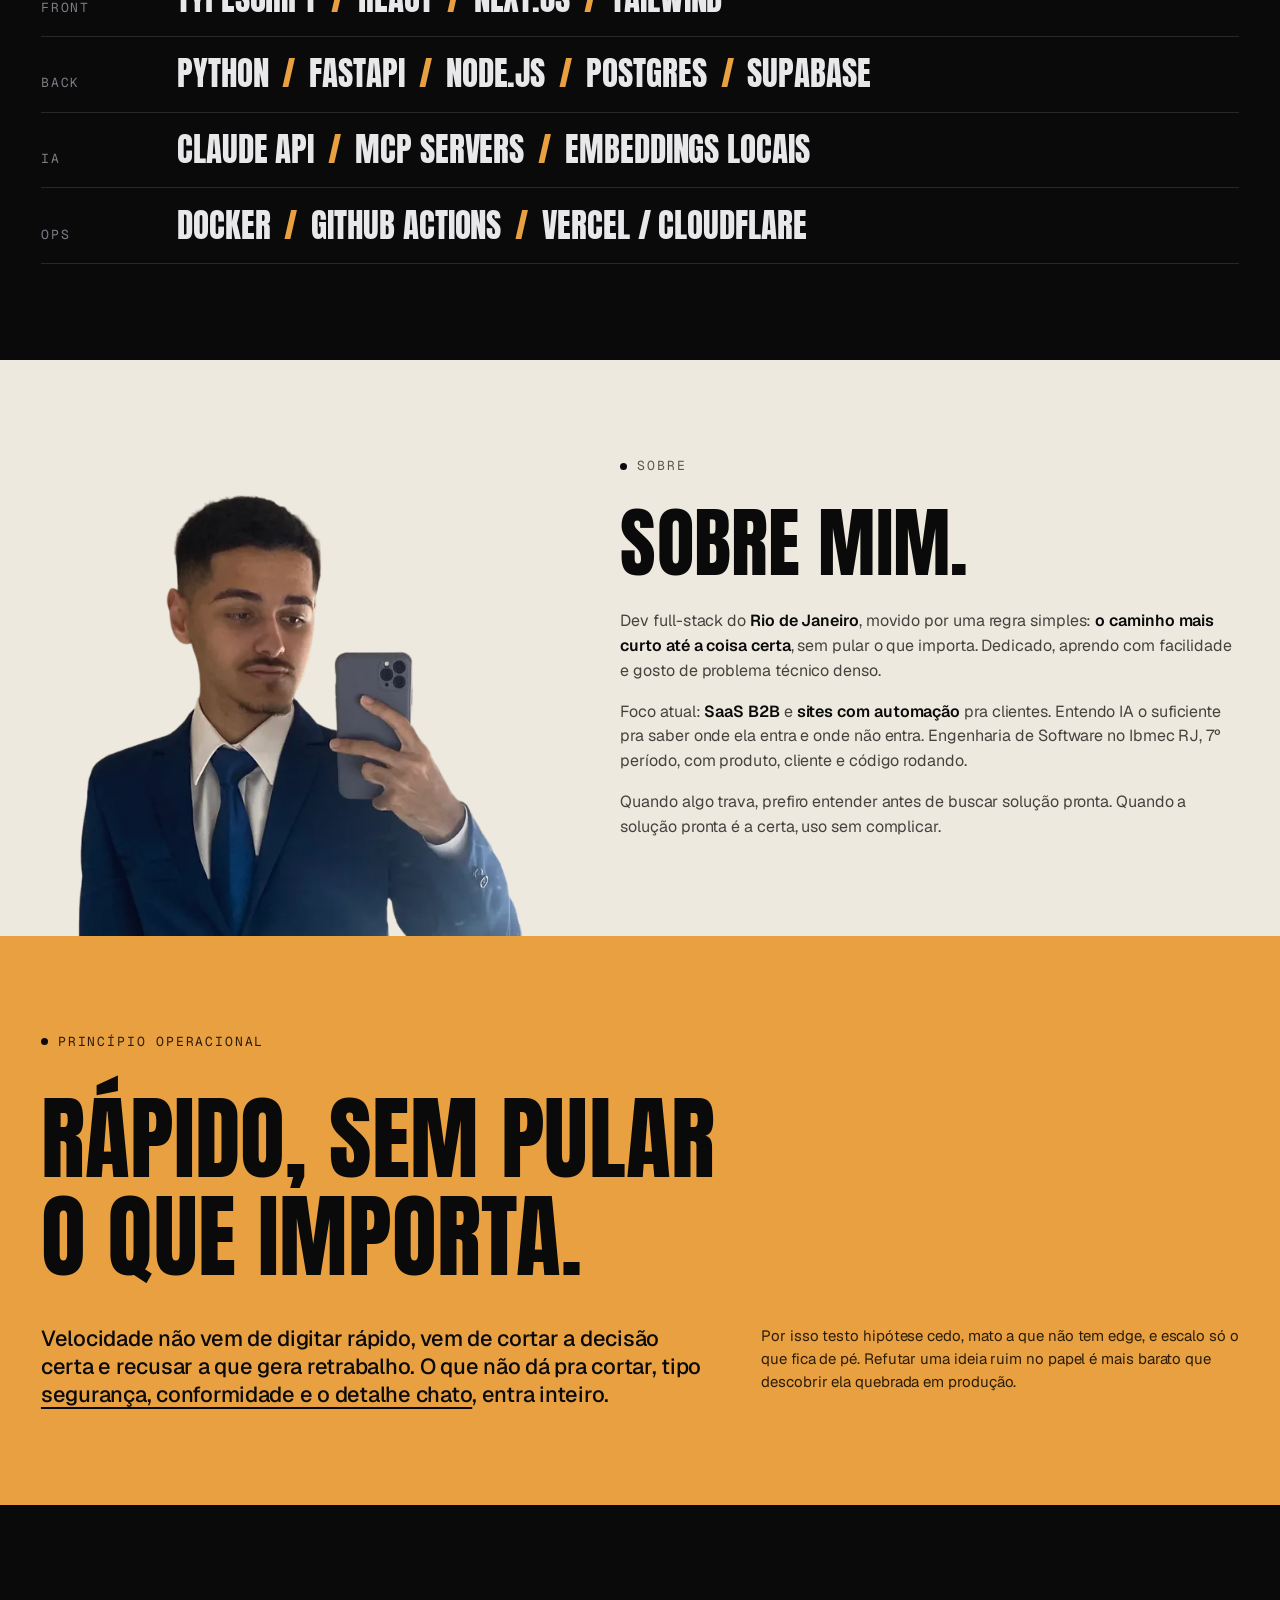
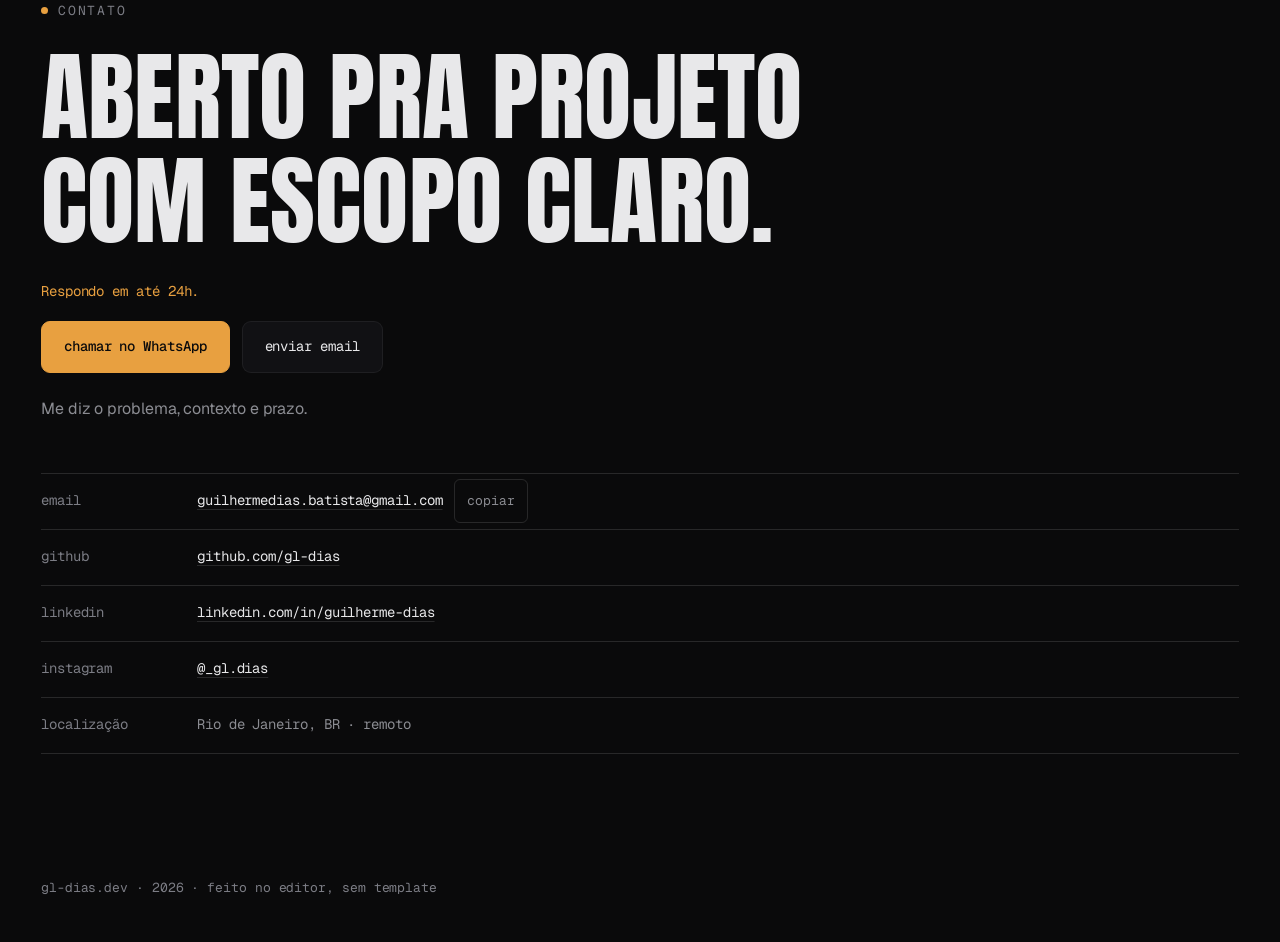
==== commit d7acd64a: "fotos: originais no hero e terno no Sobre" ====
--- a/index.html
+++ b/index.html
@@ -86,7 +86,7 @@
       <p class="poster-name"><span>Guilherme</span> <span>Dias</span></p>
 
       <div class="poster-photo">
-        <img src="images/guilherme-800.webp" srcset="images/guilherme-520.webp 520w, images/guilherme-800.webp 800w" sizes="(max-width: 999px) 84vw, min(46vw, 78svh, 820px)" width="800" height="800" fetchpriority="high" decoding="async" alt="Guilherme Dias de óculos e moletom preto, olhando para o lado." />
+        <img src="images/guilherme-800.webp" srcset="images/guilherme-520.webp 520w, images/guilherme-800.webp 800w, images/guilherme-1100.webp 1100w" sizes="(max-width: 999px) 84vw, min(46vw, 78svh, 820px)" width="800" height="800" fetchpriority="high" decoding="async" alt="Guilherme Dias de óculos e moletom preto, olhando para o lado." />
       </div>
 
       <div class="poster-left">
@@ -504,7 +504,7 @@
     <section id="sobre" class="sec sec-paper">
       <div class="frame about-grid">
         <div class="about-media reveal">
-          <img src="images/sobre-900.webp" srcset="images/sobre-600.webp 600w, images/sobre-900.webp 900w" sizes="(max-width: 999px) calc(100vw - 36px), 42vw" width="900" height="850" loading="lazy" decoding="async" alt="Guilherme de camiseta branca, sentado num barco em frente à mata, com a bandeira do Brasil ao fundo." />
+          <img src="images/sobre-640.webp" srcset="images/sobre-640.webp 640w, images/sobre-1100.webp 1100w" sizes="(max-width: 999px) min(calc(100vw - 36px), 560px), 42vw" width="1100" height="986" loading="lazy" decoding="async" alt="Guilherme de terno azul e gravata, fazendo uma selfie no espelho." />
         </div>
         <div class="reveal">
           <div class="eyebrow">sobre</div>
--- a/home.css
+++ b/home.css
@@ -31,11 +31,13 @@
 
 /* ---------- ritmo das seções ---------- */
 .sec {
-  padding-block: clamp(64px, 7.5vw, 124px);
+  --sec-pad: clamp(64px, 7.5vw, 124px);
+  padding-block: var(--sec-pad);
   background: var(--bg);
   color: var(--text);
-}
-.sec-tight { padding-top: 0; }
+  scroll-margin-top: 57px;  /* altura da nav */
+}
+.sec-tight { padding-top: 0; scroll-margin-top: 81px; }
 /* projetos fica na escala do cartaz; do "o que eu faço" pra baixo a página é de leitura */
 #projetos { padding-block: clamp(72px, 10vw, 168px); }
 
@@ -607,11 +609,13 @@
   gap: clamp(32px, 5vw, 96px);
   align-items: center;
 }
+#sobre { overflow: hidden; }
+/* a foto recortada fica apoiada na borda de baixo da seção */
+.about-media { align-self: end; margin-bottom: calc(-1 * var(--sec-pad)); }
 .about-media img {
   display: block;
   width: 100%;
   height: auto;
-  border-radius: 6px;
 }
 .about {
   margin-top: clamp(18px, 2vw, 30px);
@@ -788,6 +792,7 @@
   .svc-link { margin-top: 0; }
   .steps { grid-template-columns: repeat(2, minmax(0, 1fr)); }
   .about-grid { grid-template-columns: minmax(0, 1fr); }
+  .about-media { order: 2; justify-self: center; width: min(100%, 560px); }
   .principle-cols { grid-template-columns: minmax(0, 1fr); }
 }
 
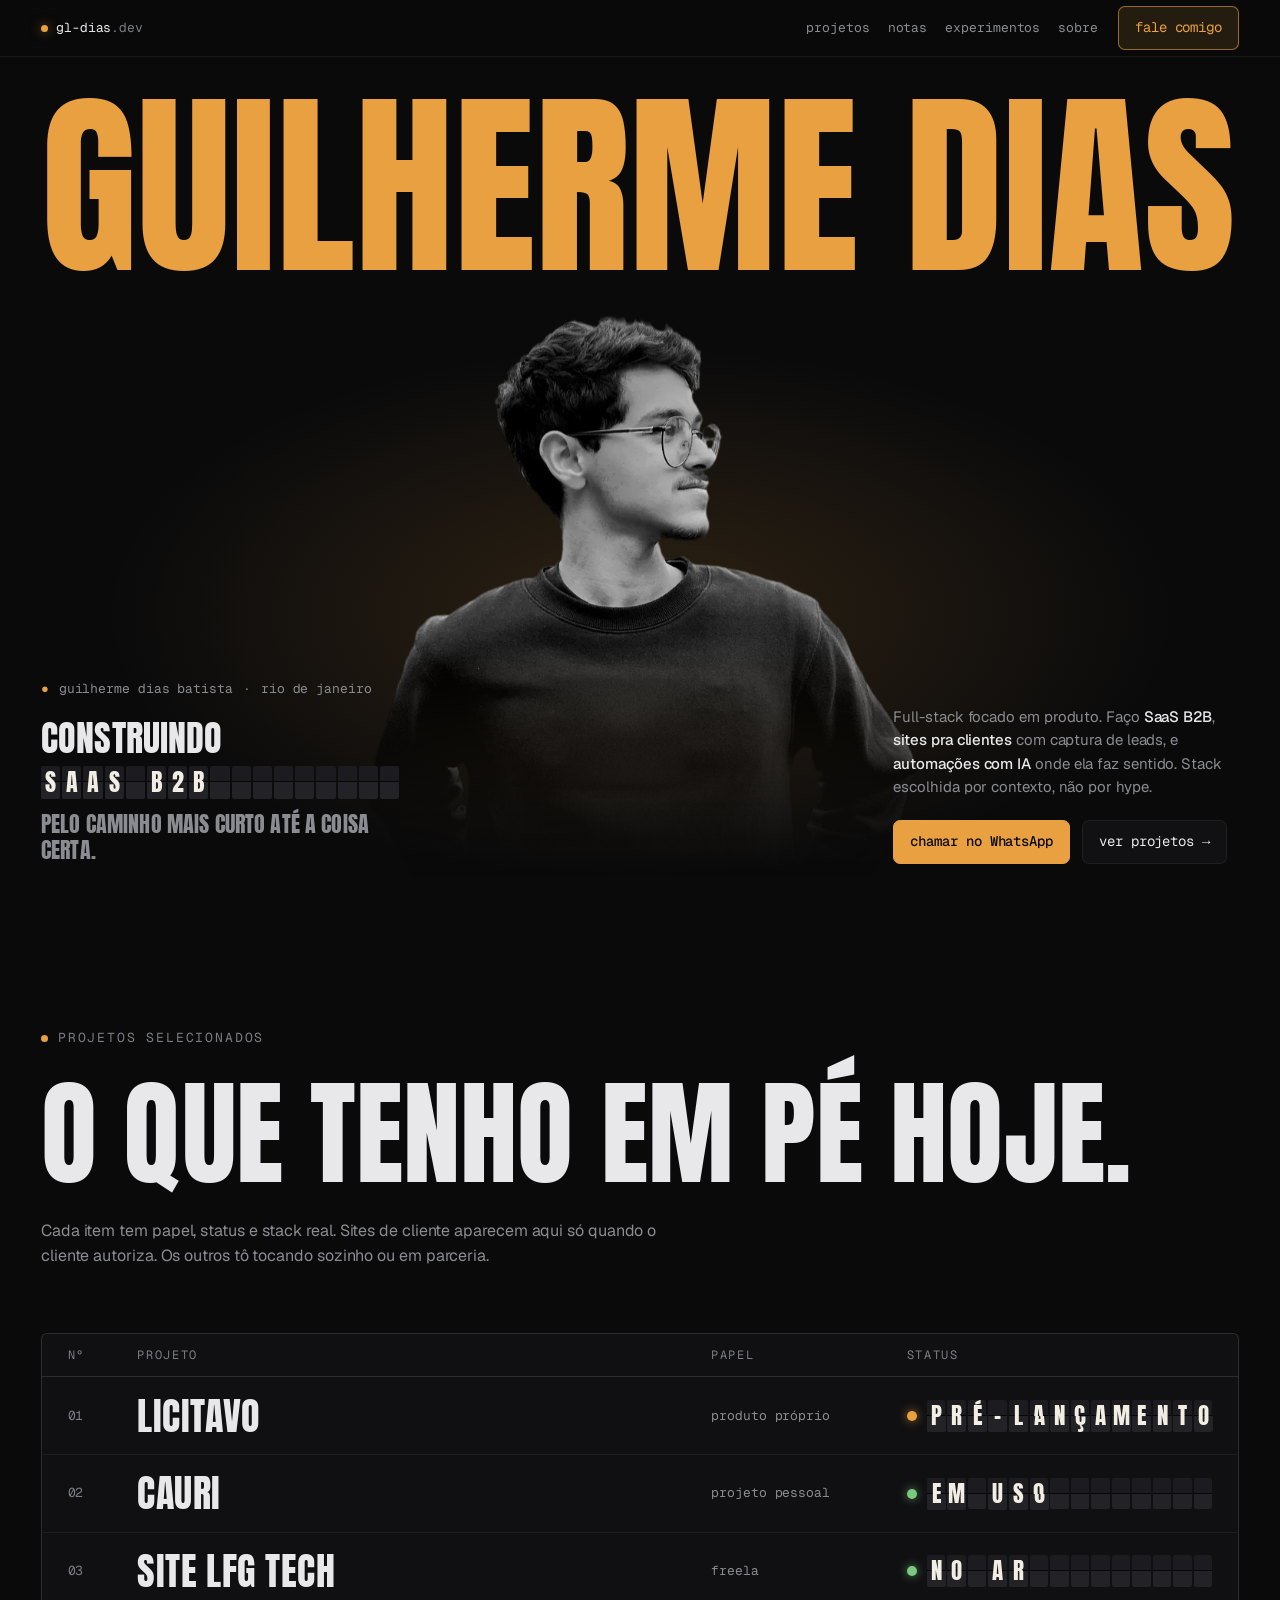
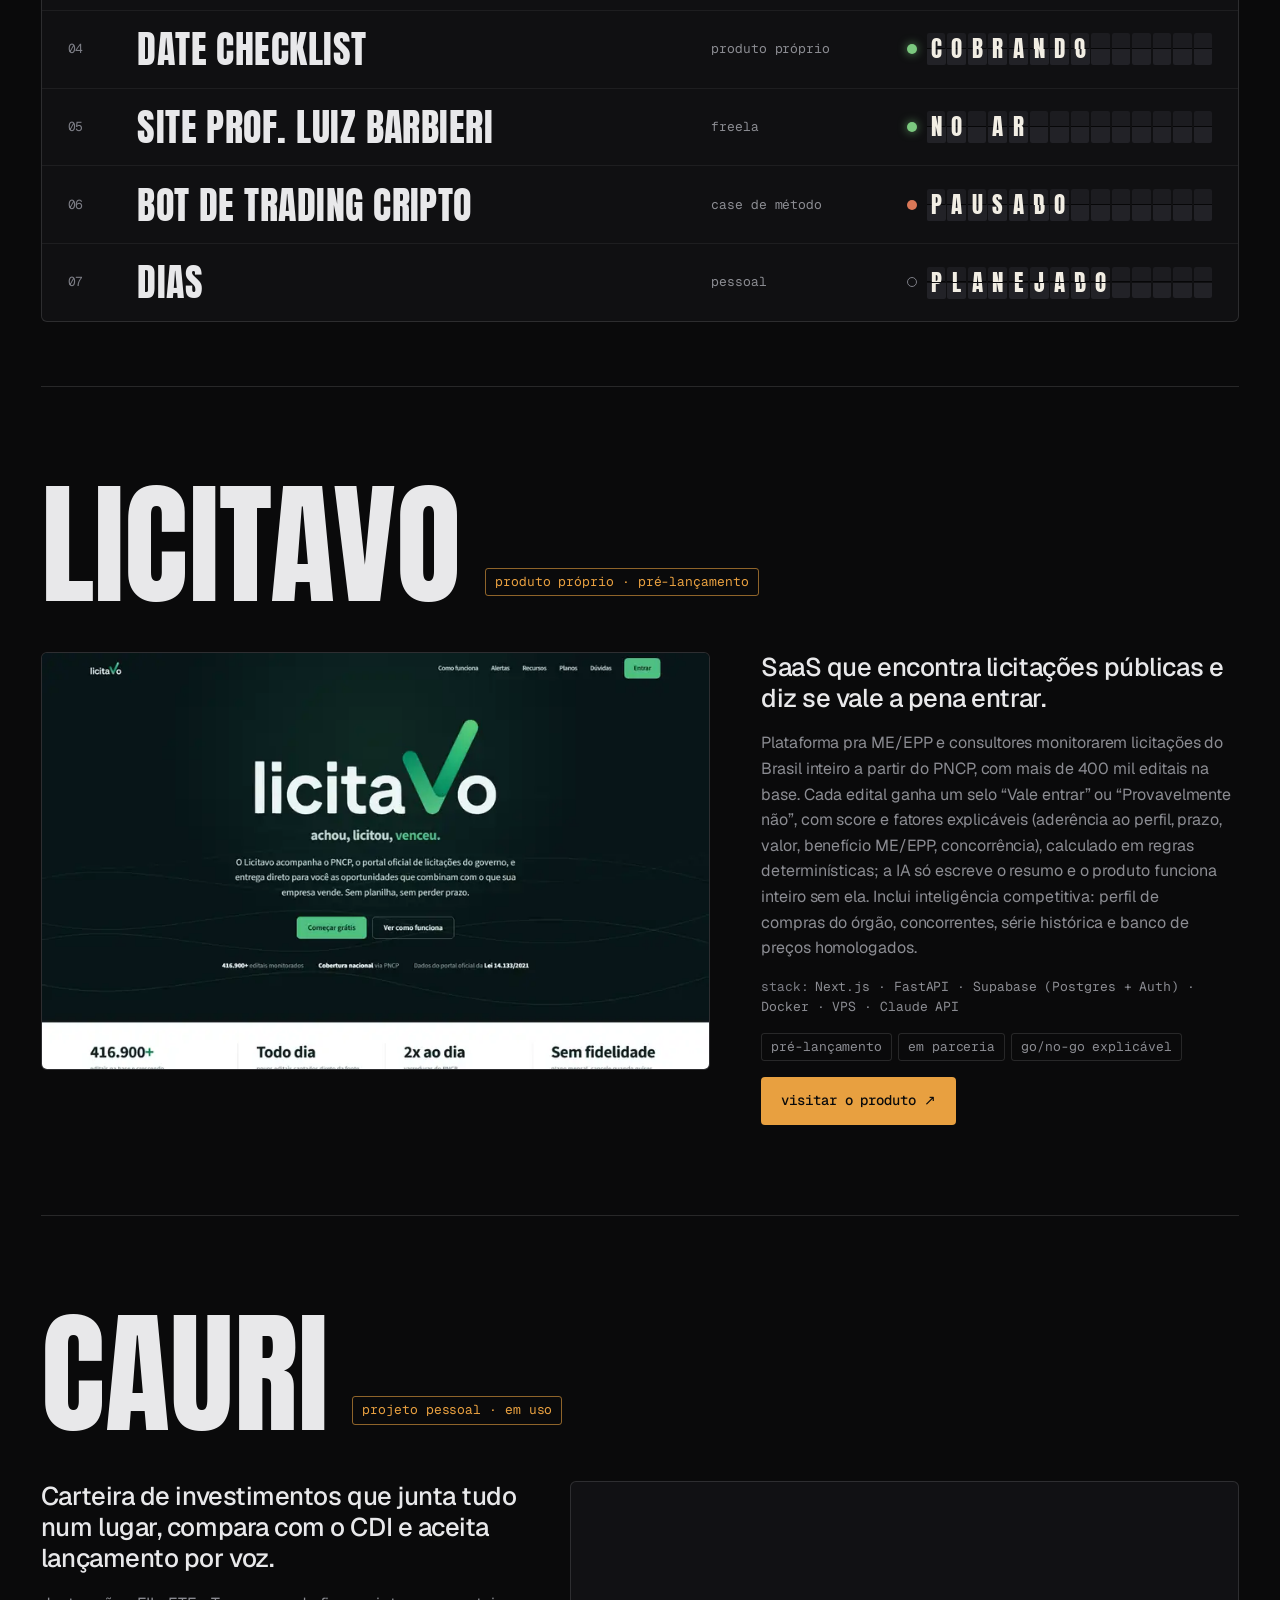
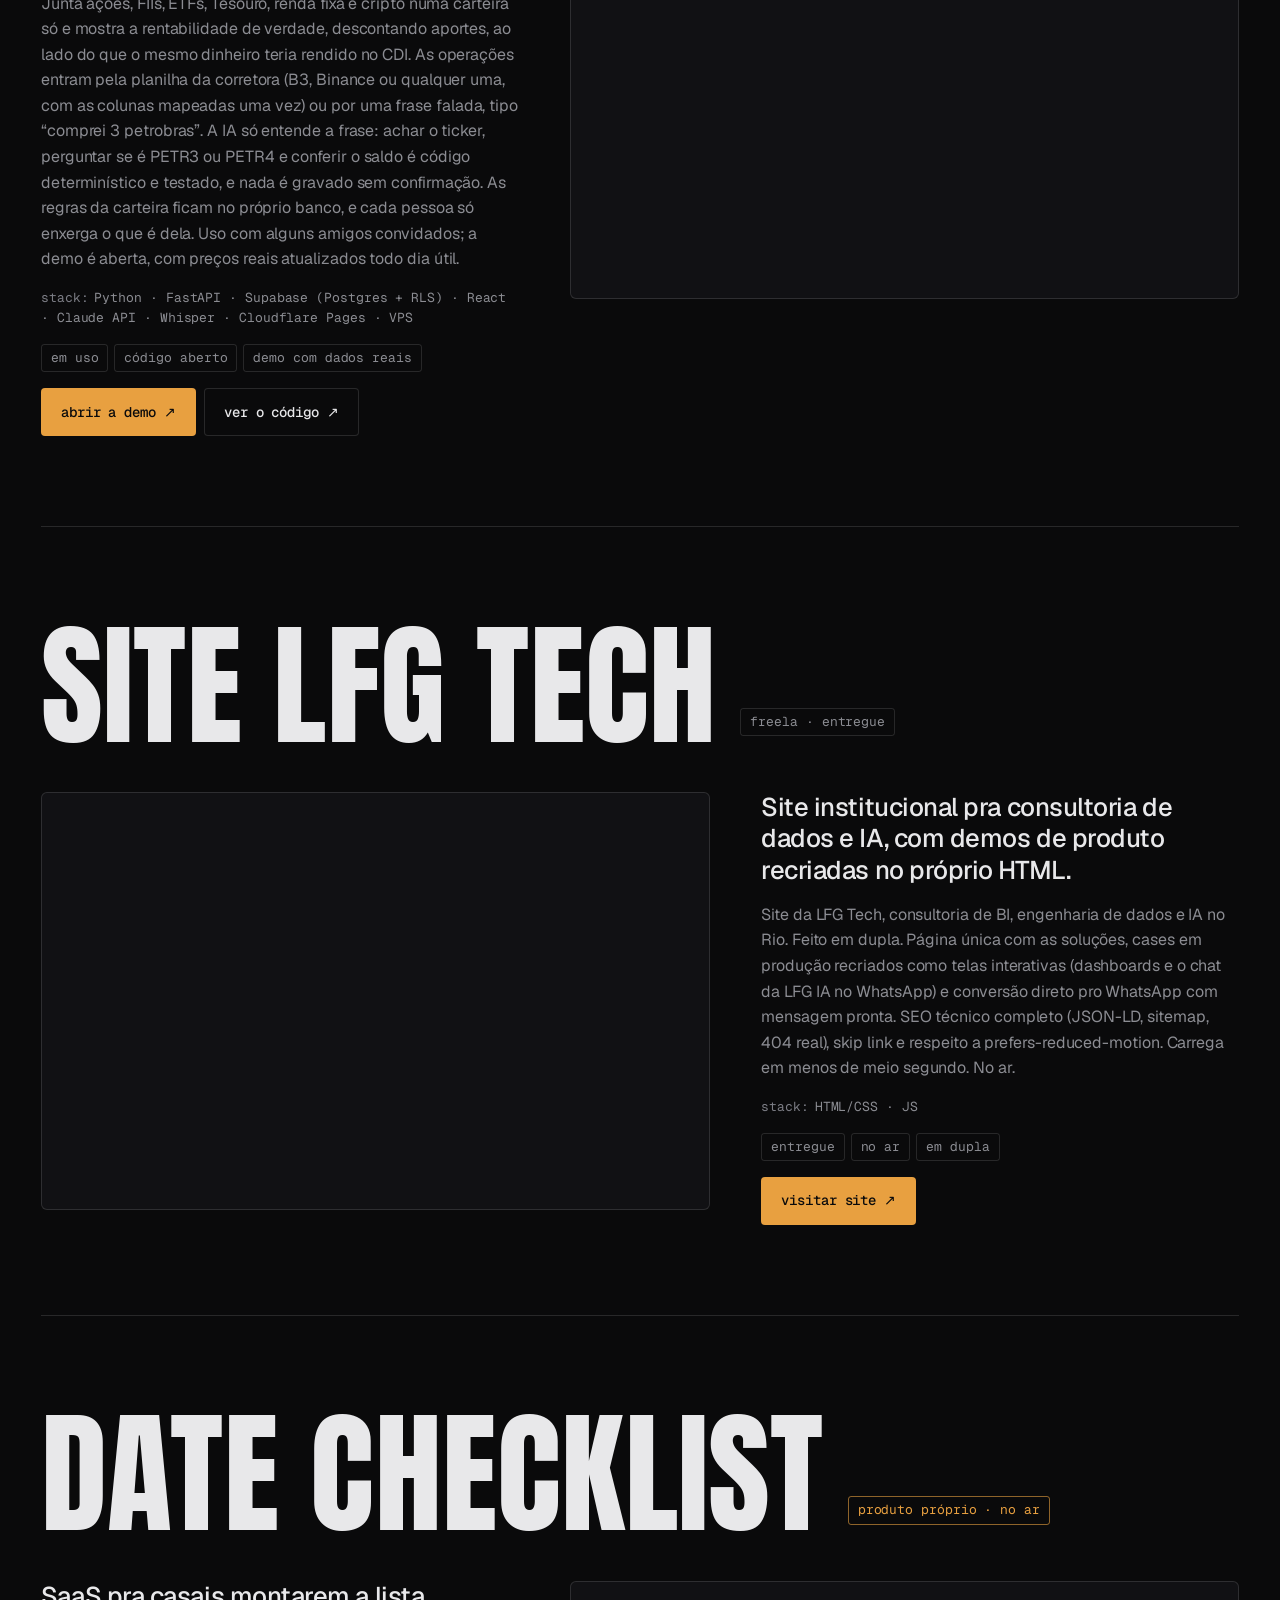
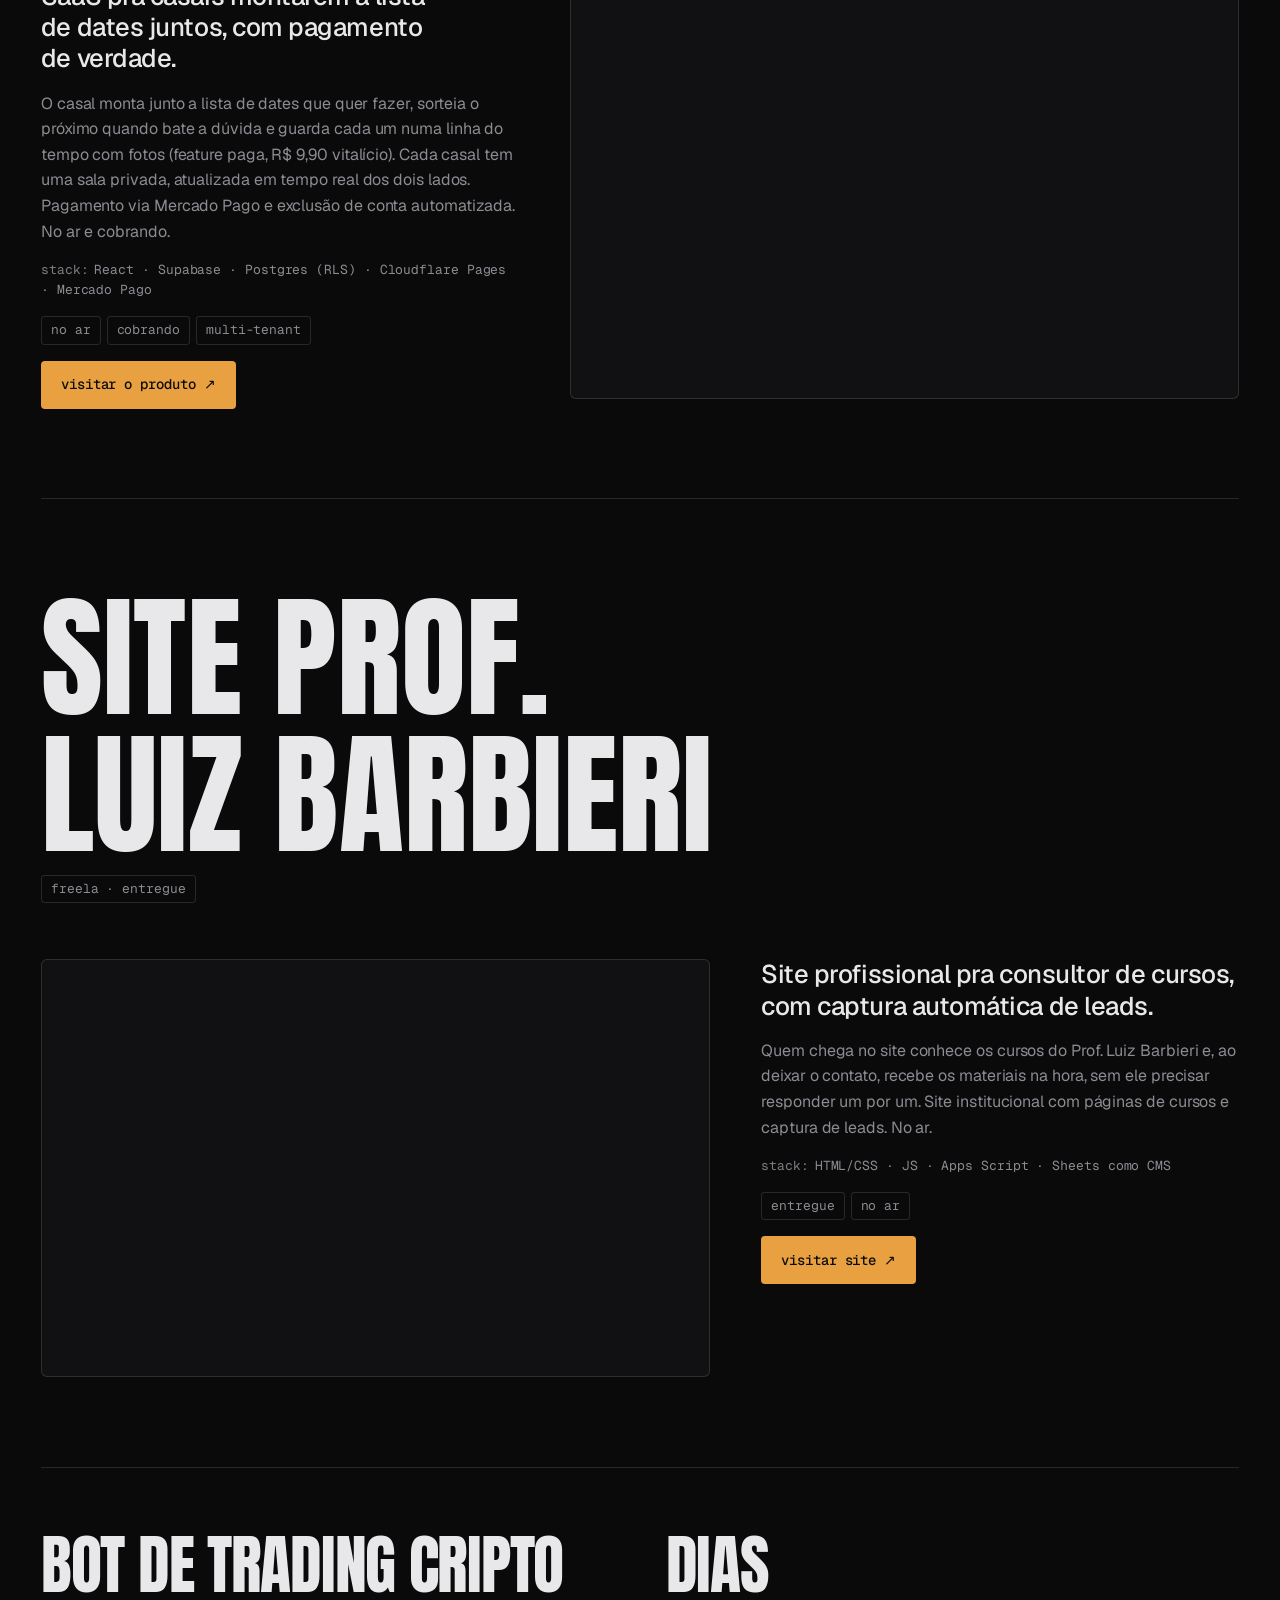
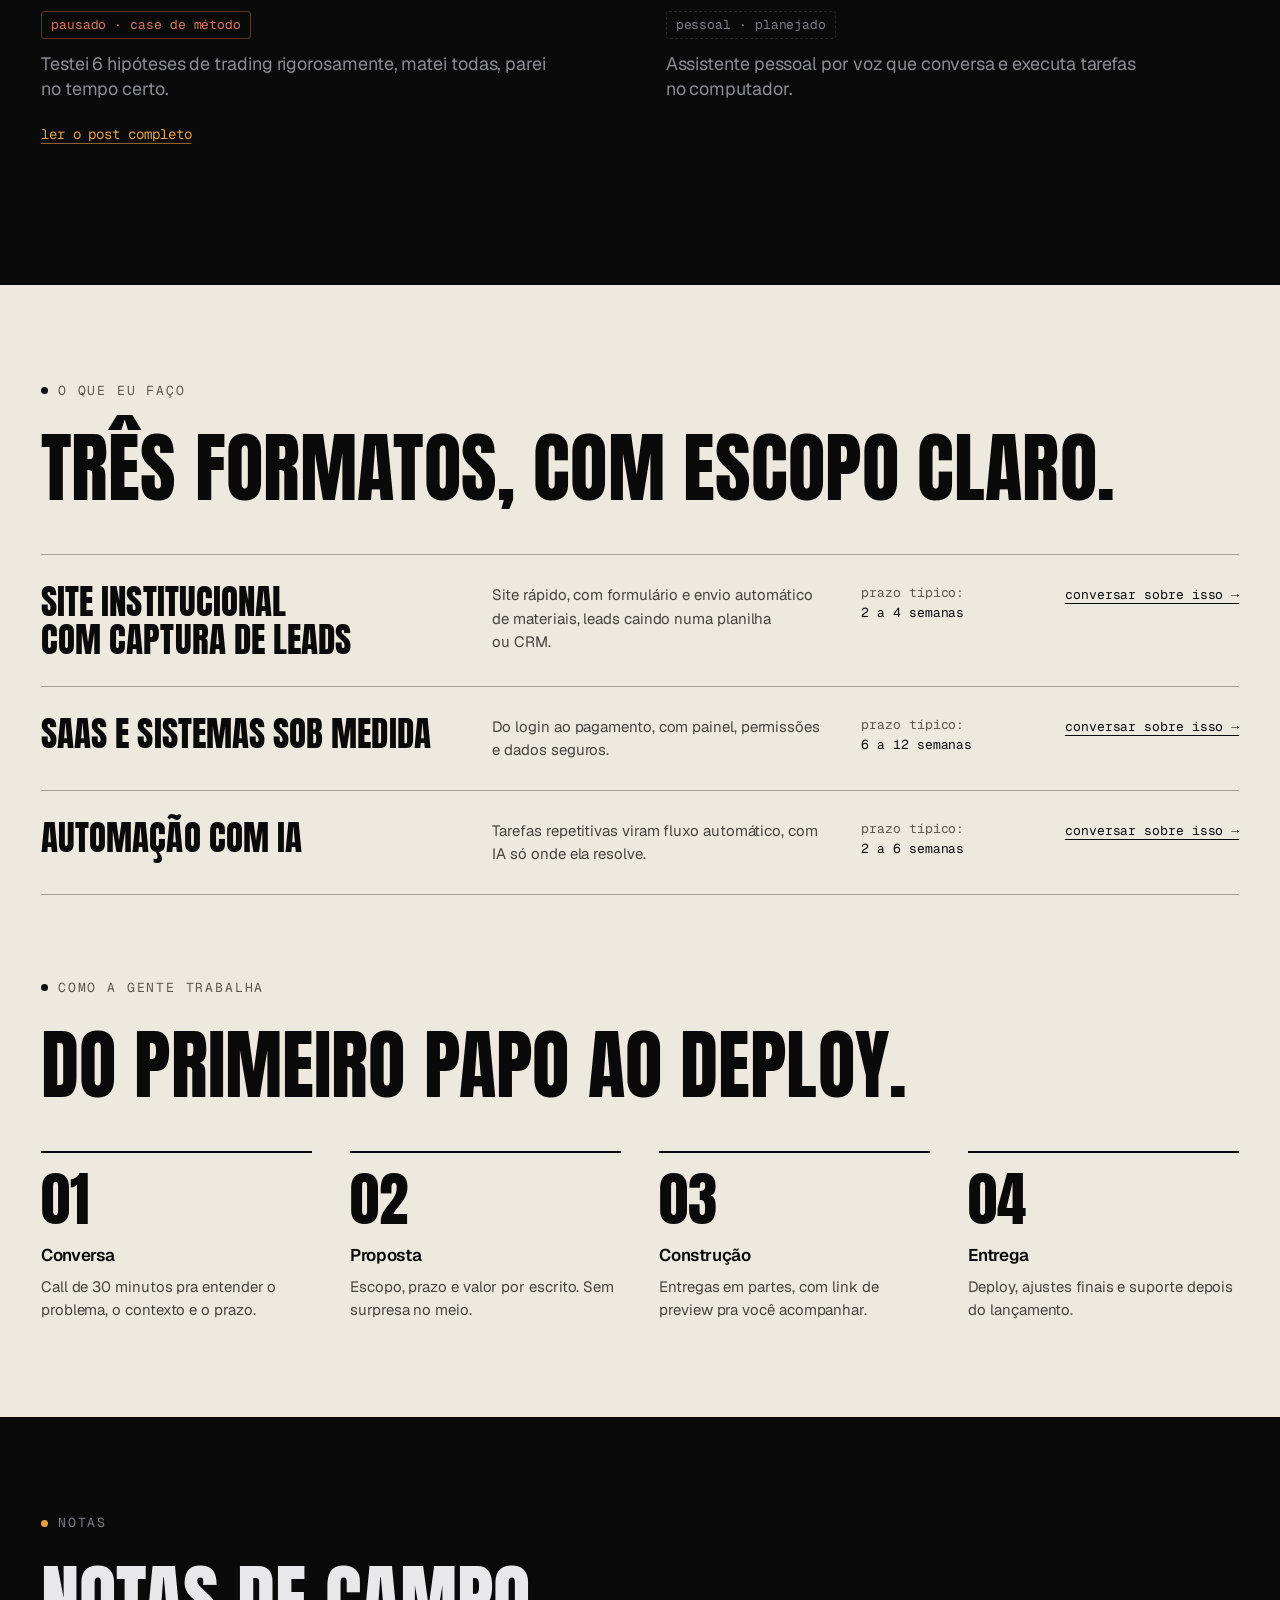
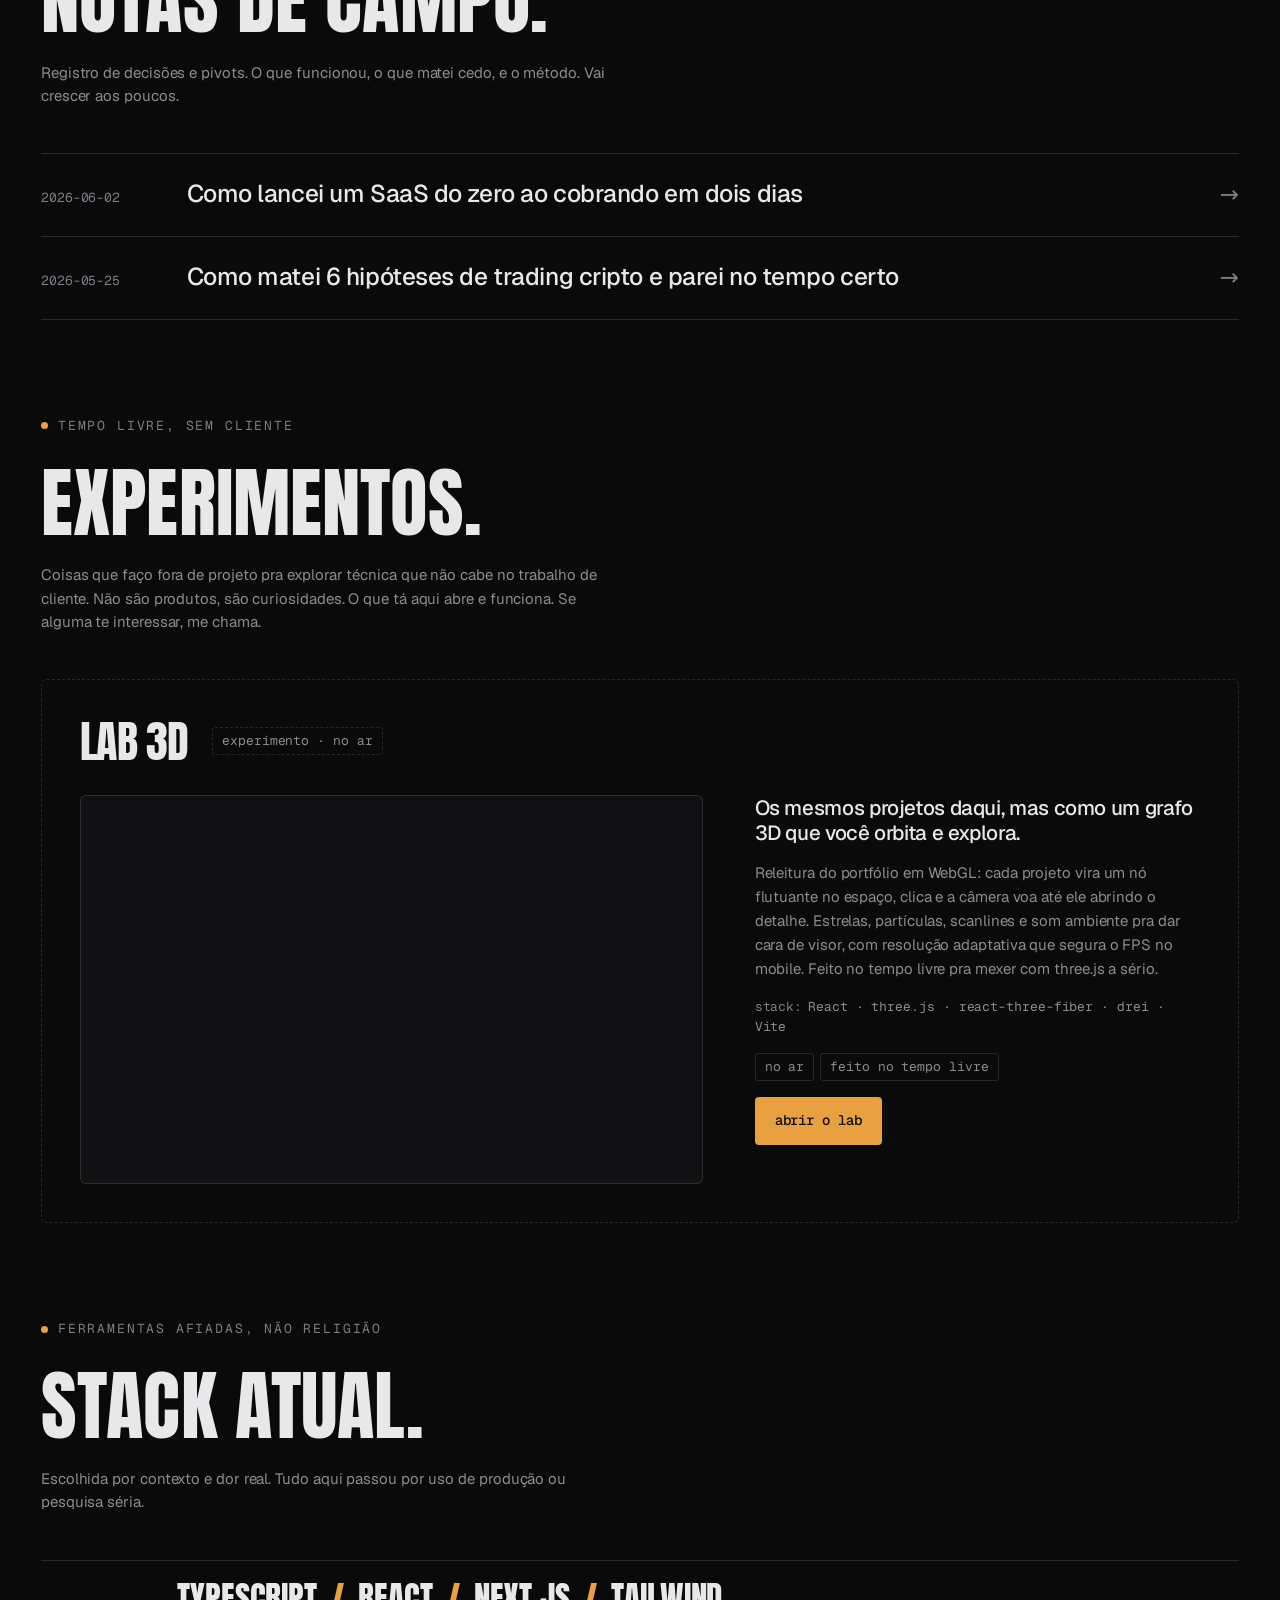
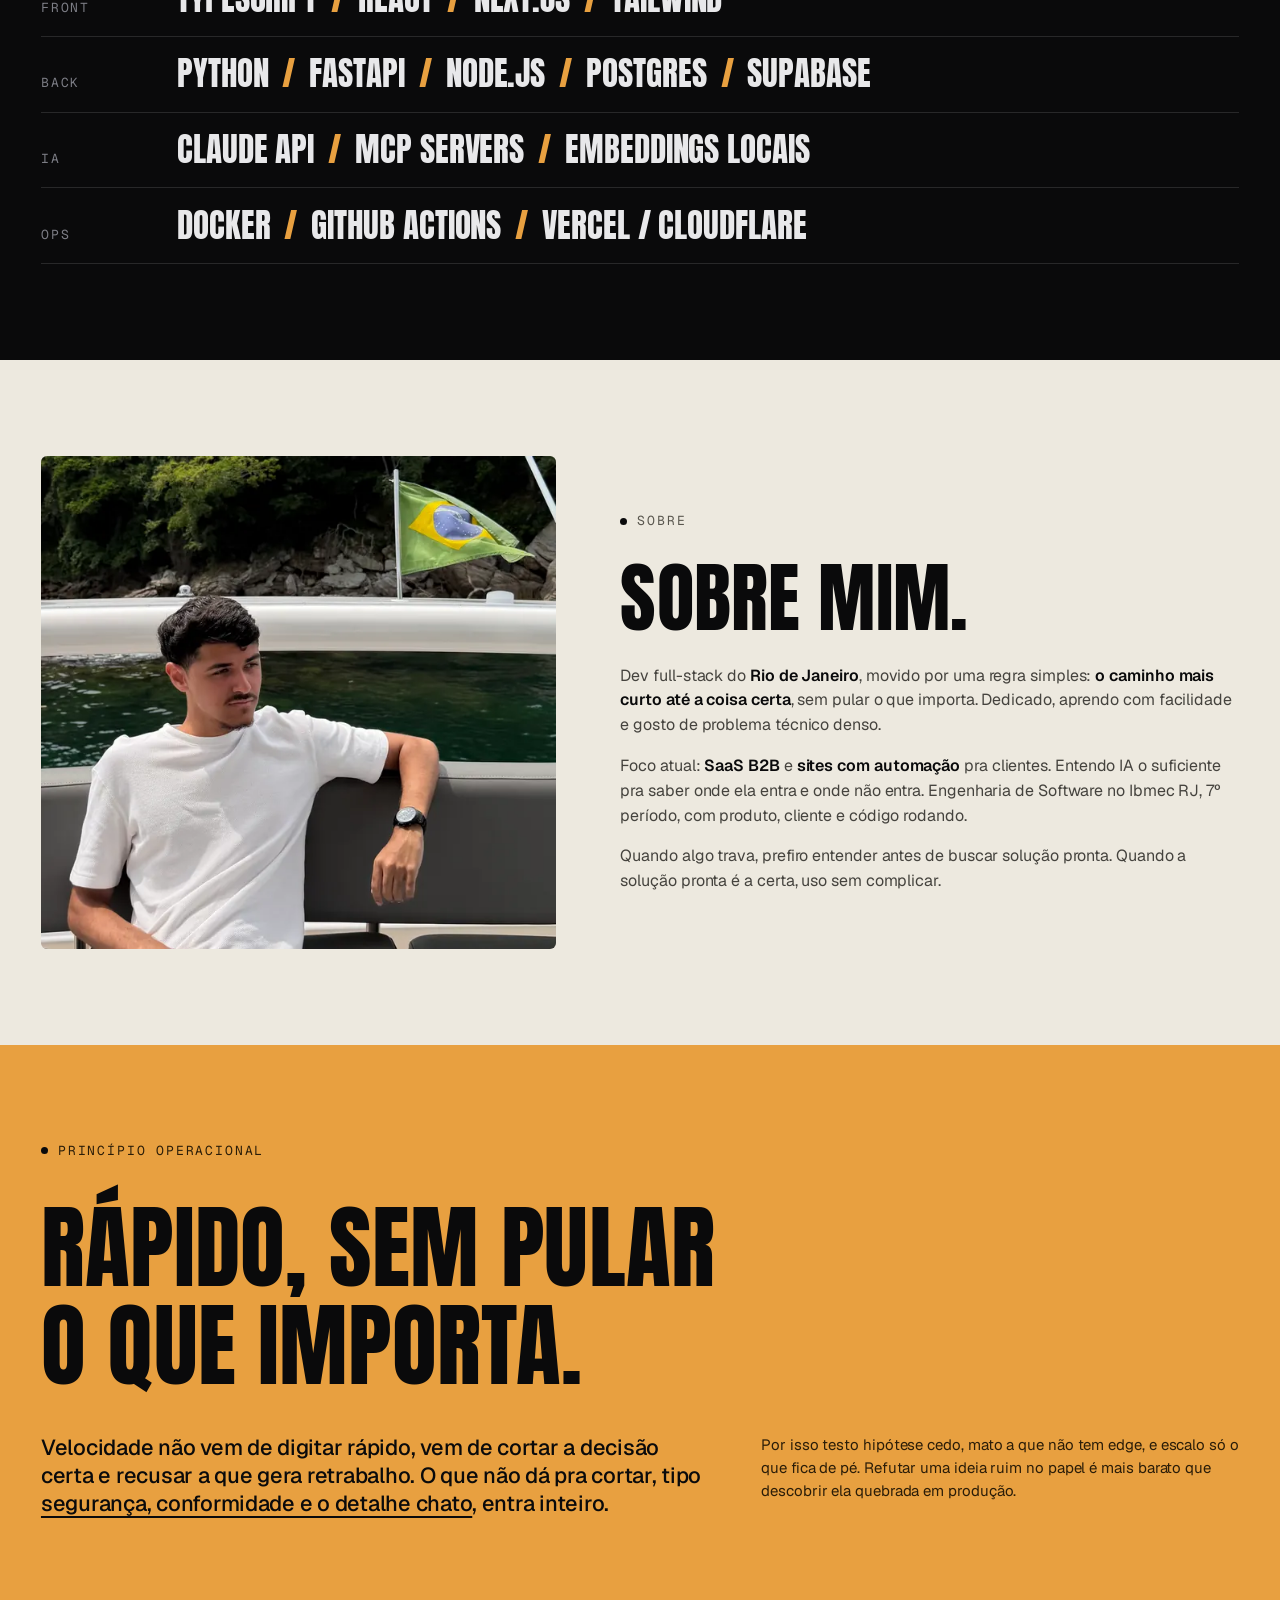
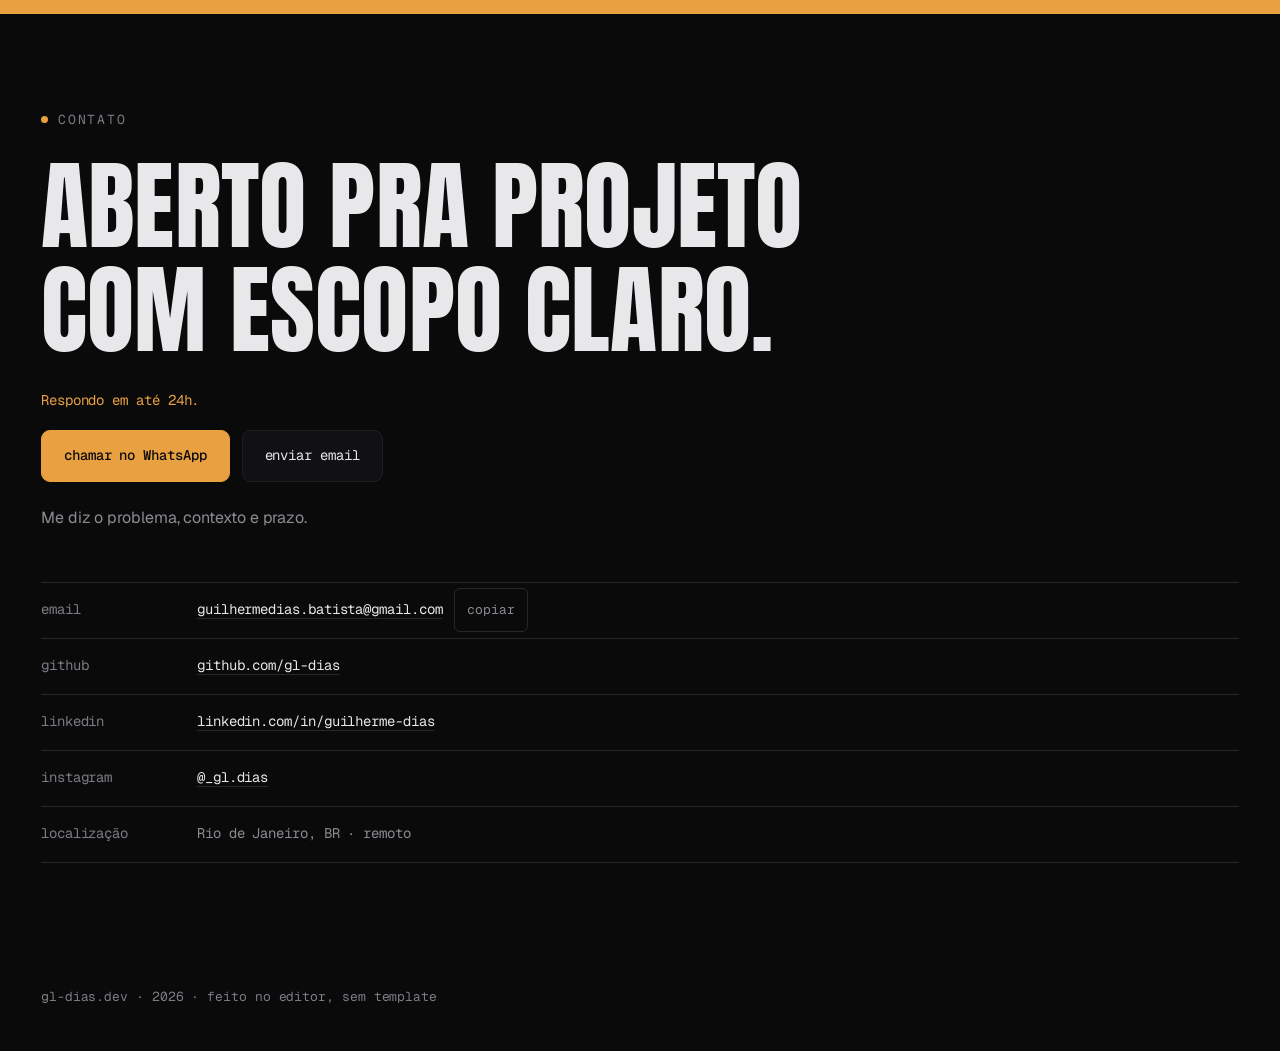
==== commit a483cd53: "sobre: nova foto, de volta ao formato retangular" ====
--- a/index.html
+++ b/index.html
@@ -504,7 +504,7 @@
     <section id="sobre" class="sec sec-paper">
       <div class="frame about-grid">
         <div class="about-media reveal">
-          <img src="images/sobre-640.webp" srcset="images/sobre-640.webp 640w, images/sobre-1100.webp 1100w" sizes="(max-width: 999px) min(calc(100vw - 36px), 560px), 42vw" width="1100" height="986" loading="lazy" decoding="async" alt="Guilherme de terno azul e gravata, fazendo uma selfie no espelho." />
+          <img src="images/sobre-640.webp" srcset="images/sobre-640.webp 640w, images/sobre-1100.webp 1100w" sizes="(max-width: 999px) min(calc(100vw - 36px), 560px), 42vw" width="1100" height="1050" loading="lazy" decoding="async" alt="Guilherme de camiseta branca, sentado num barco e olhando para o lado, com a mata e a bandeira do Brasil ao fundo." />
         </div>
         <div class="reveal">
           <div class="eyebrow">sobre</div>
--- a/home.css
+++ b/home.css
@@ -31,8 +31,7 @@
 
 /* ---------- ritmo das seções ---------- */
 .sec {
-  --sec-pad: clamp(64px, 7.5vw, 124px);
-  padding-block: var(--sec-pad);
+  padding-block: clamp(64px, 7.5vw, 124px);
   background: var(--bg);
   color: var(--text);
   scroll-margin-top: 57px;  /* altura da nav */
@@ -609,13 +608,11 @@
   gap: clamp(32px, 5vw, 96px);
   align-items: center;
 }
-#sobre { overflow: hidden; }
-/* a foto recortada fica apoiada na borda de baixo da seção */
-.about-media { align-self: end; margin-bottom: calc(-1 * var(--sec-pad)); }
 .about-media img {
   display: block;
   width: 100%;
   height: auto;
+  border-radius: 6px;
 }
 .about {
   margin-top: clamp(18px, 2vw, 30px);
@@ -792,7 +789,7 @@
   .svc-link { margin-top: 0; }
   .steps { grid-template-columns: repeat(2, minmax(0, 1fr)); }
   .about-grid { grid-template-columns: minmax(0, 1fr); }
-  .about-media { order: 2; justify-self: center; width: min(100%, 560px); }
+  .about-media { max-width: 560px; }
   .principle-cols { grid-template-columns: minmax(0, 1fr); }
 }
 
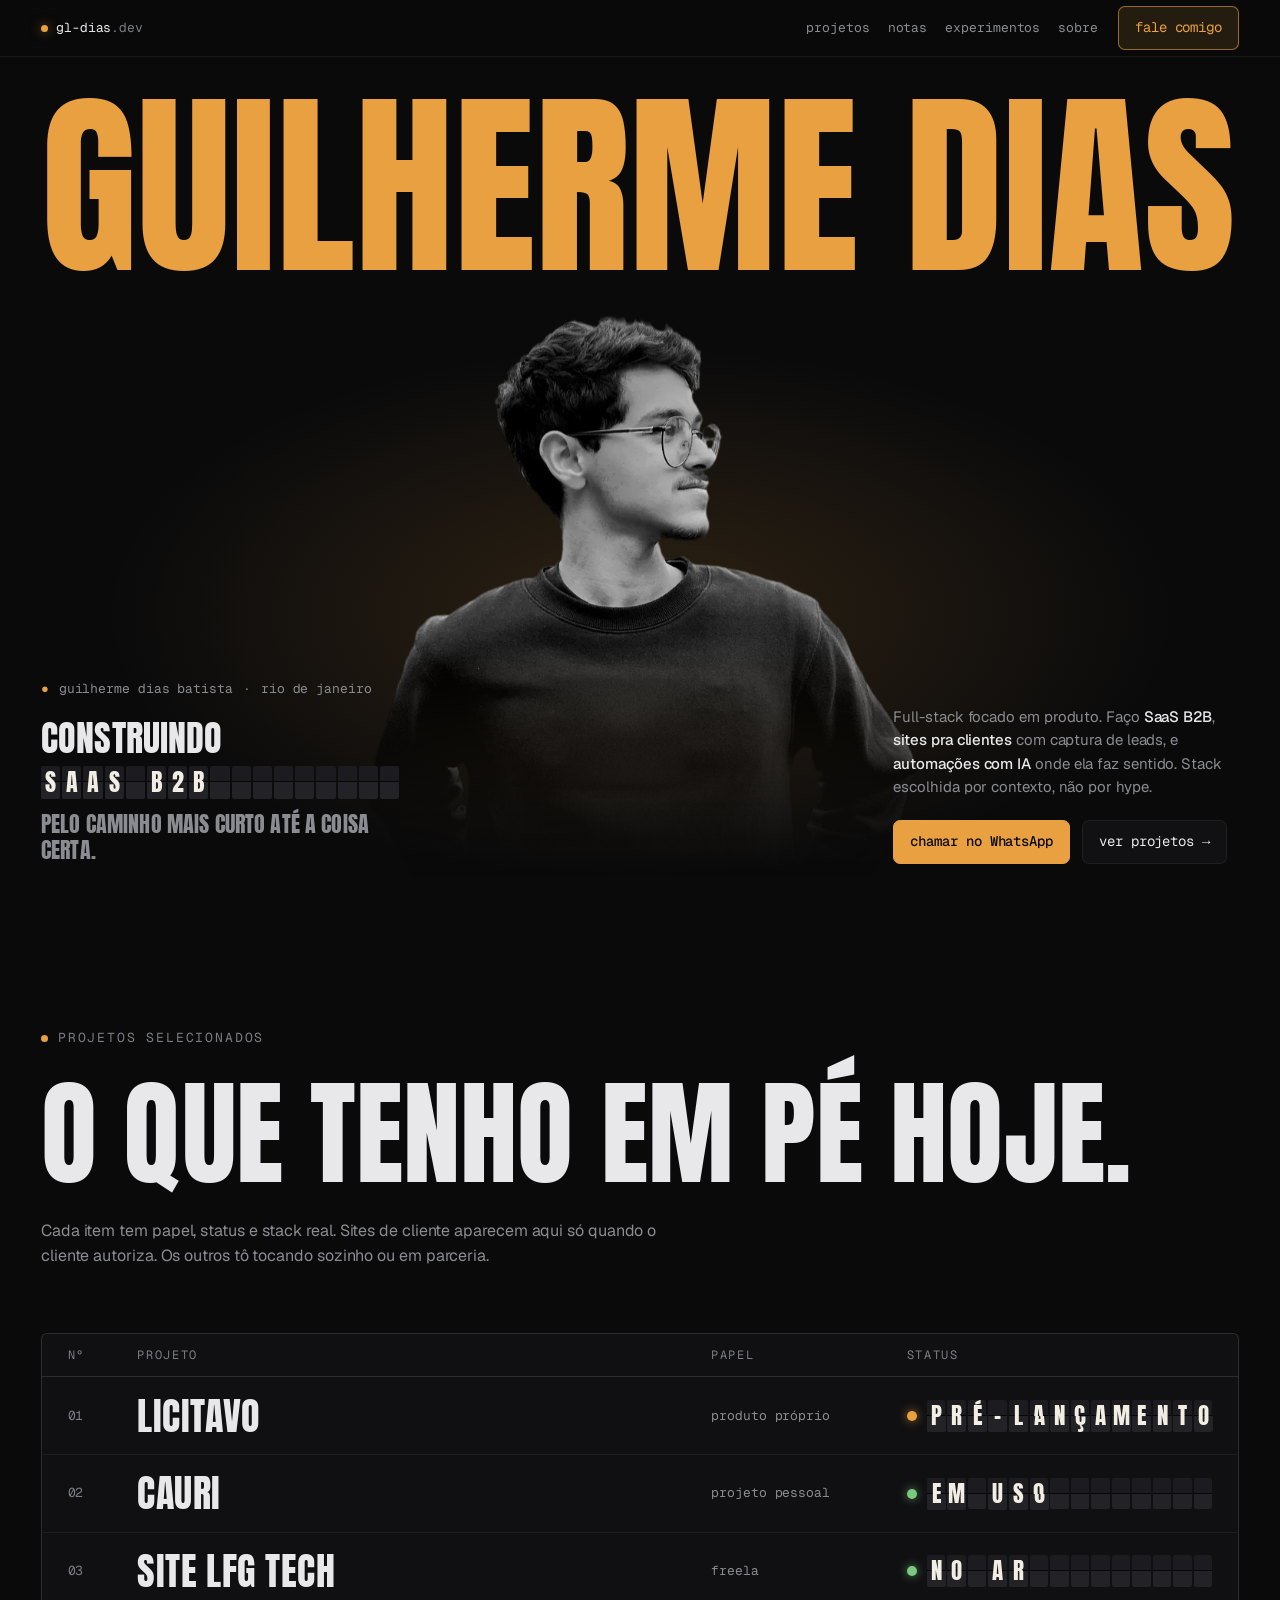
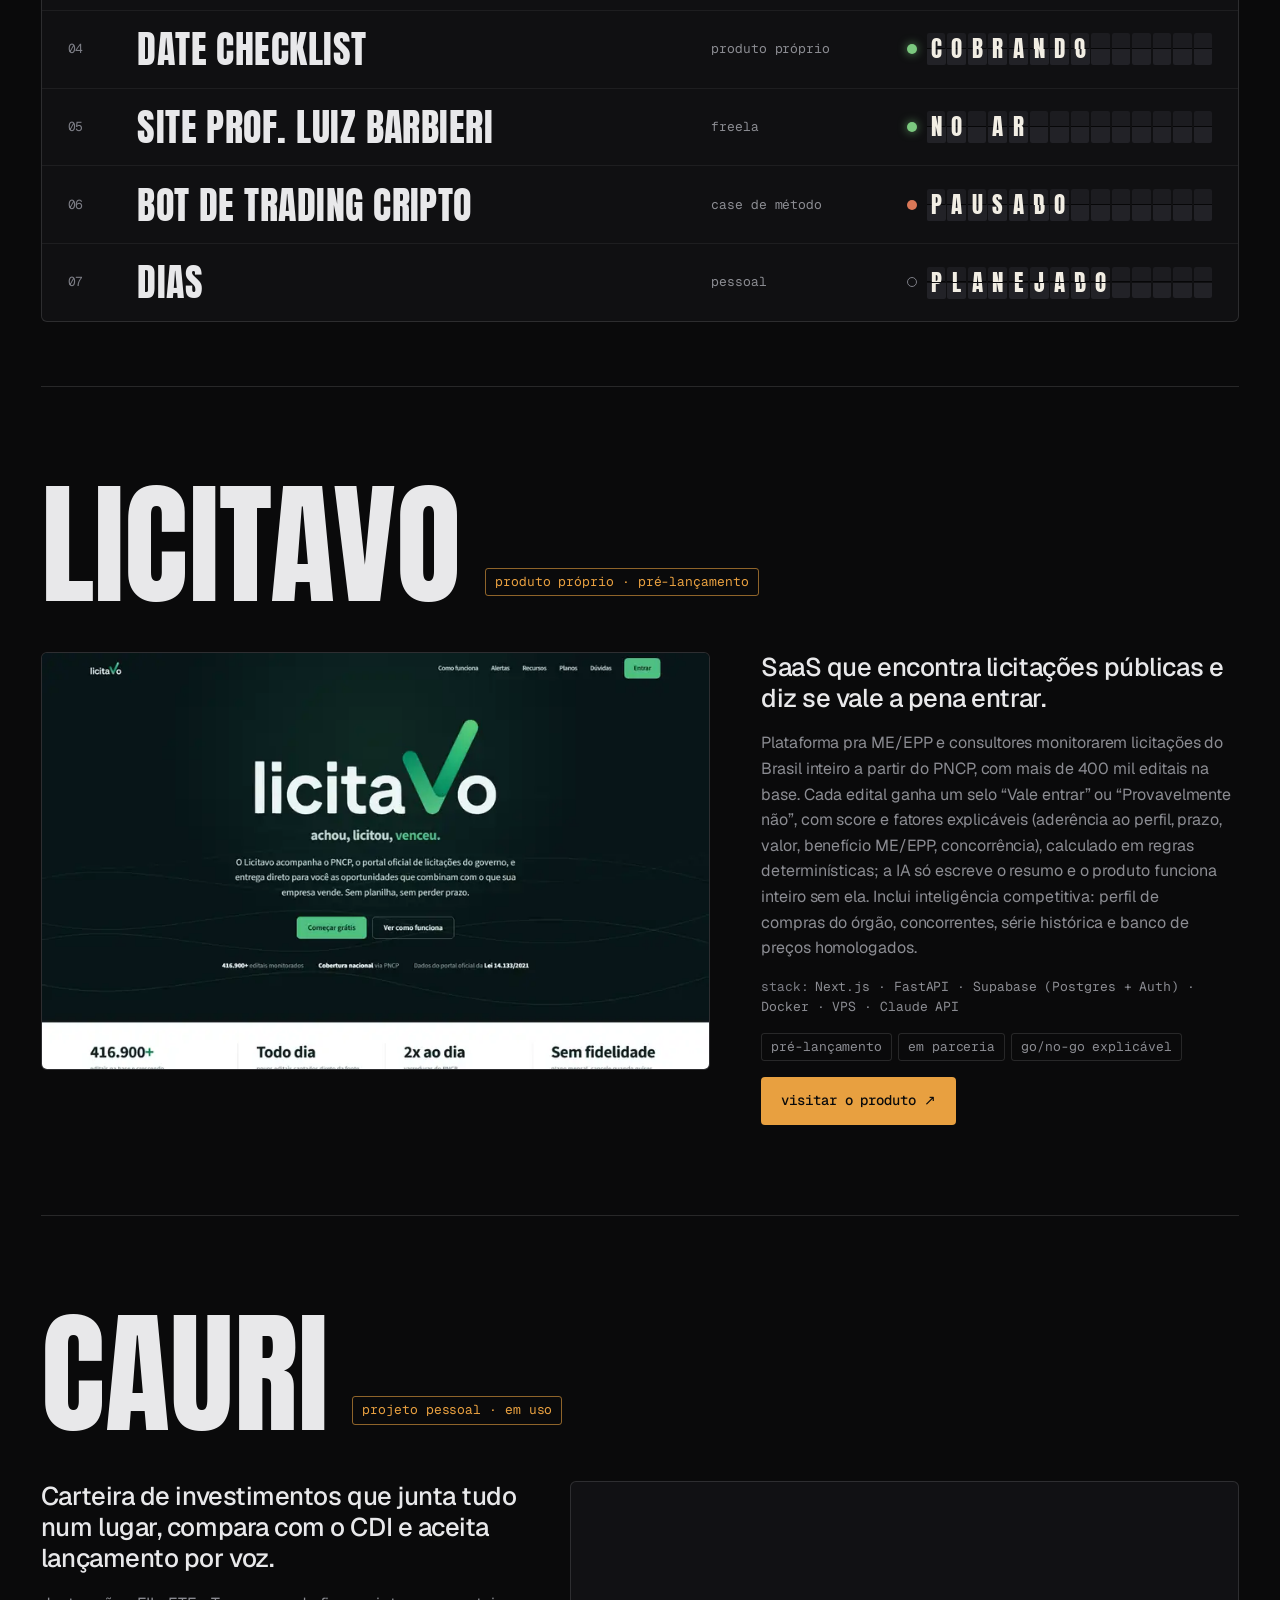
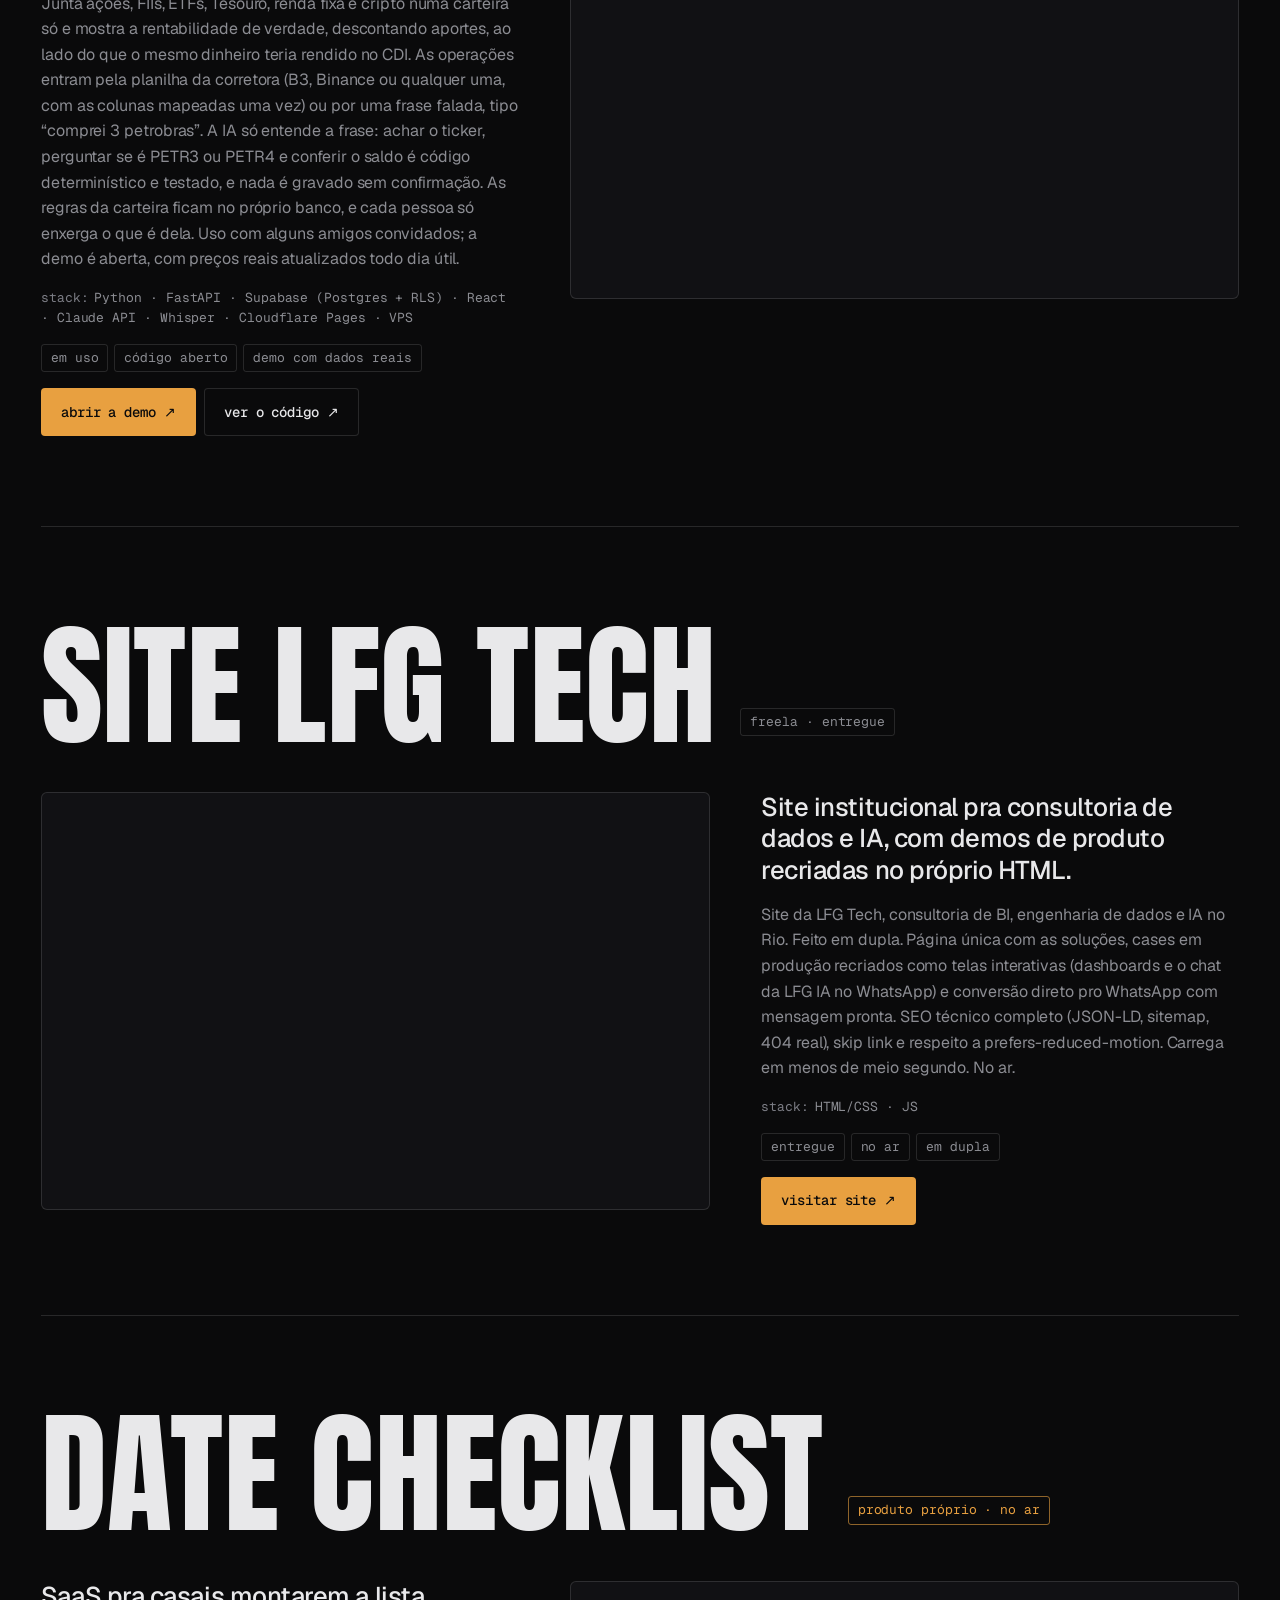
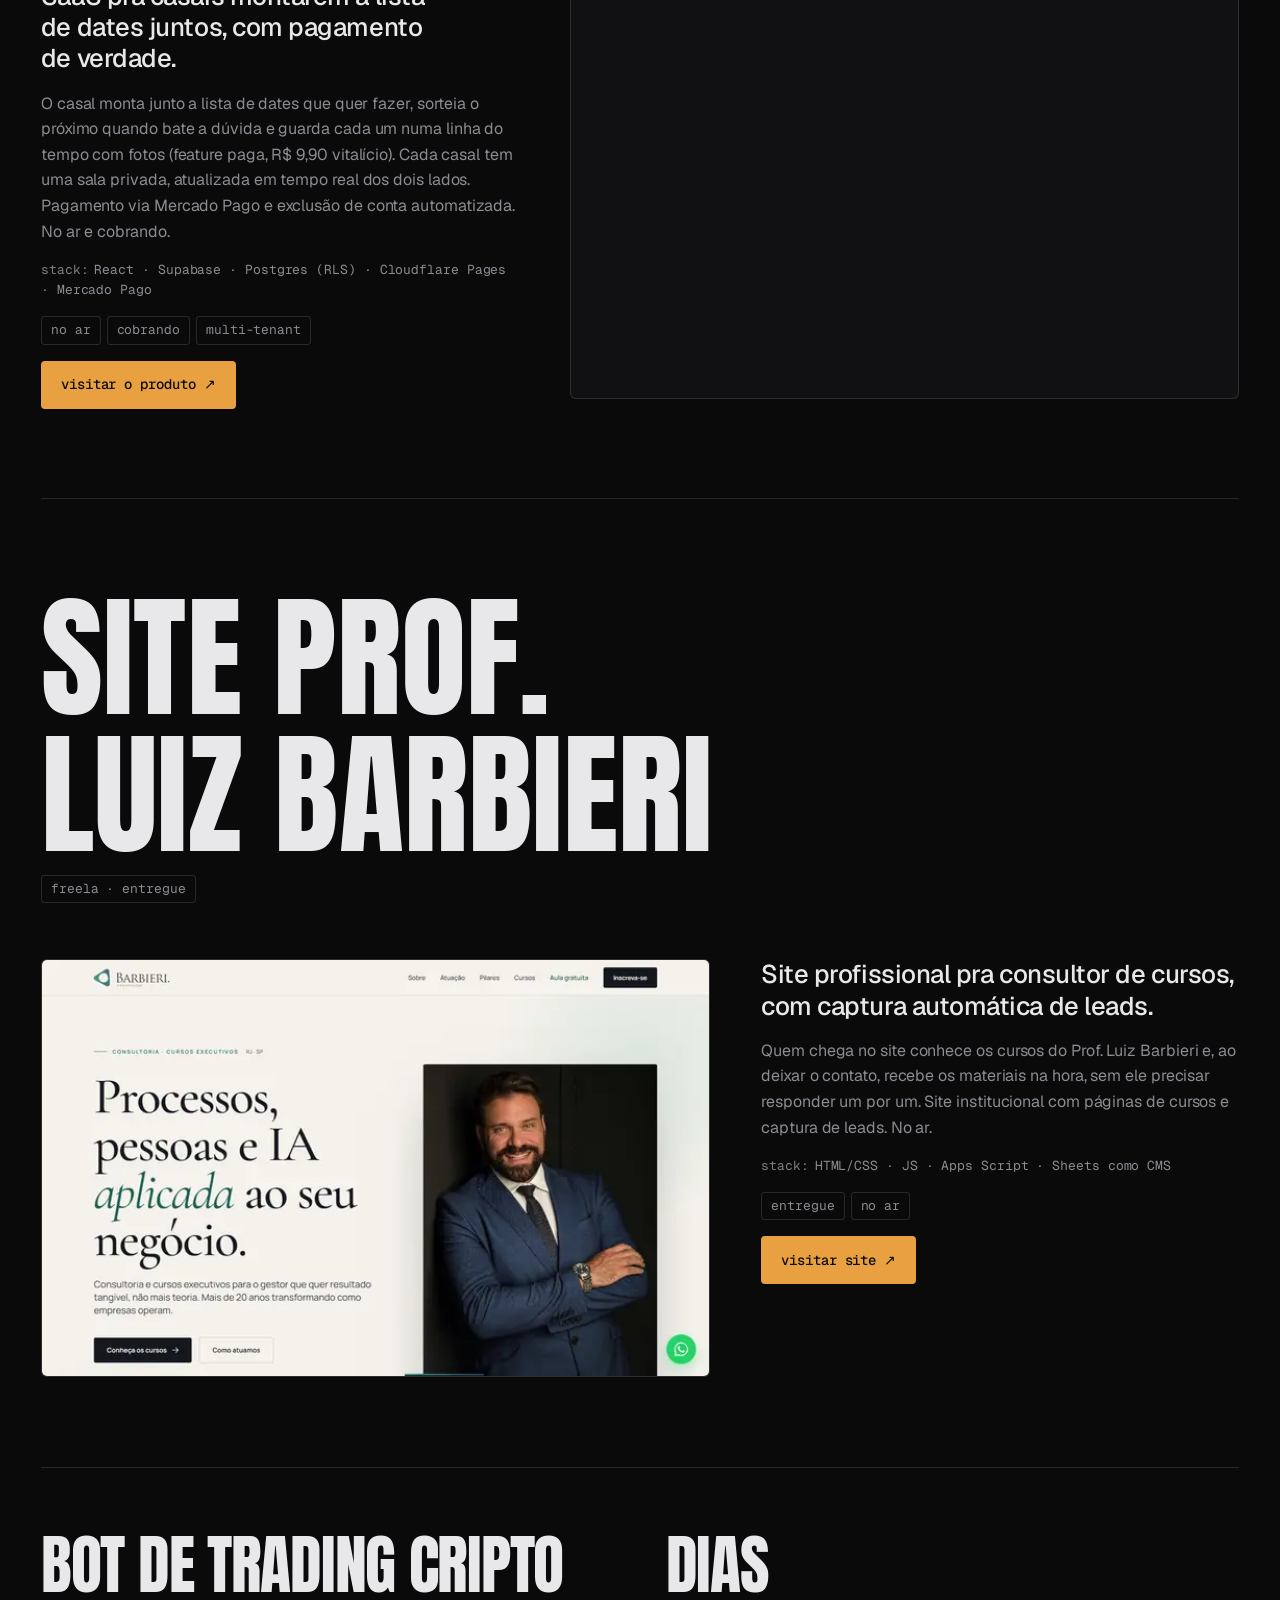
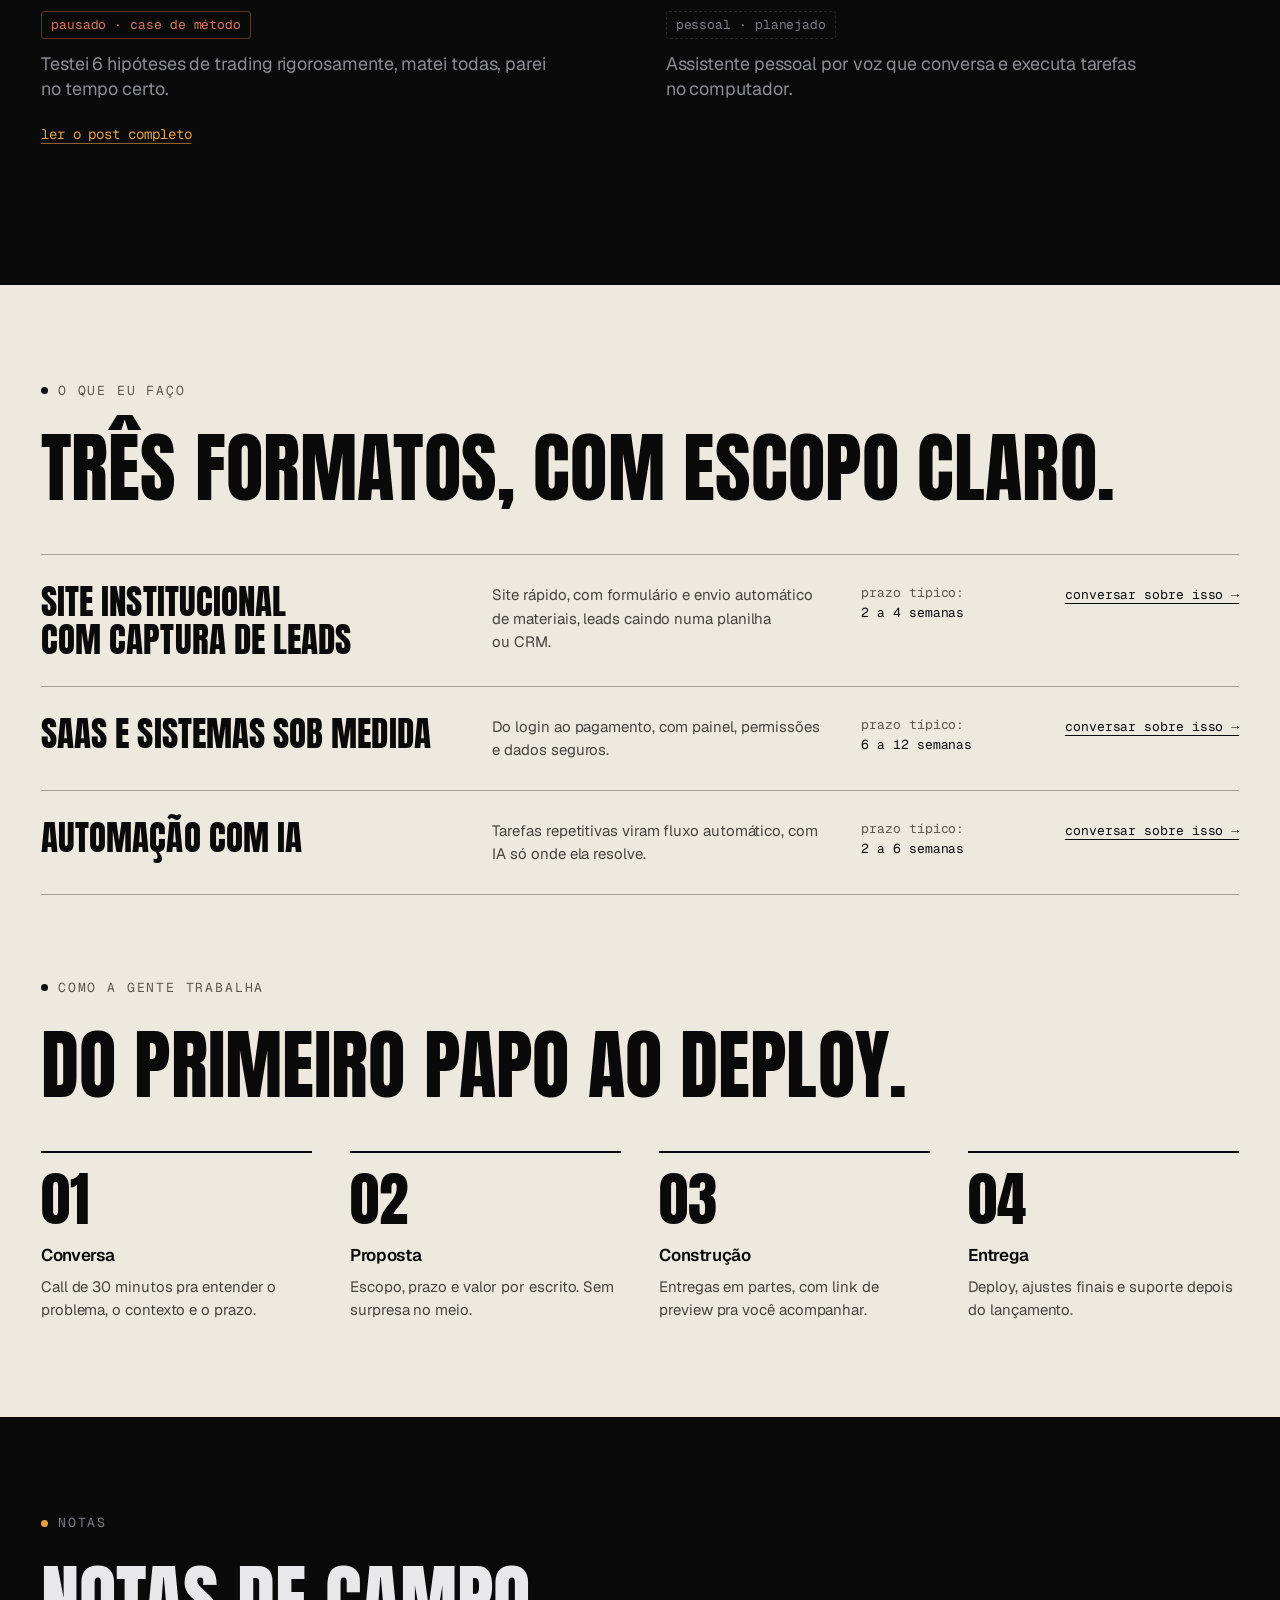
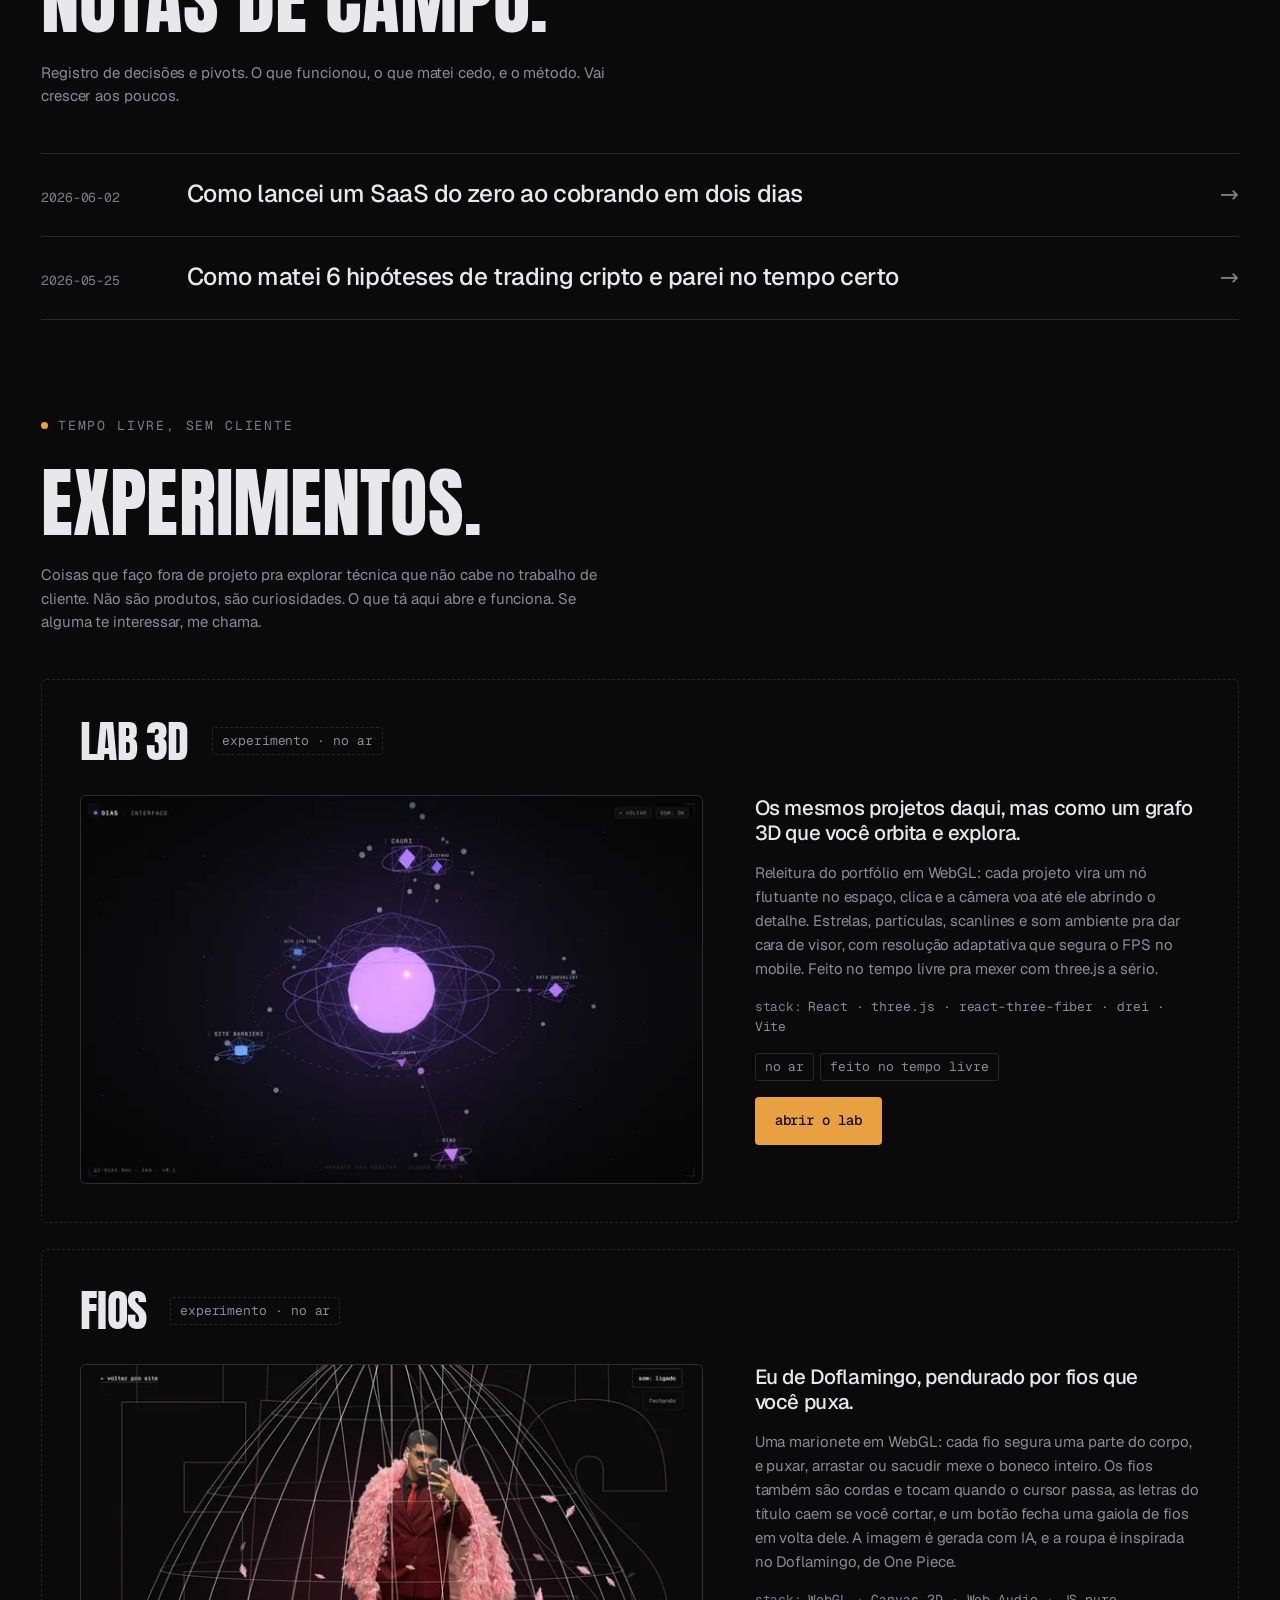
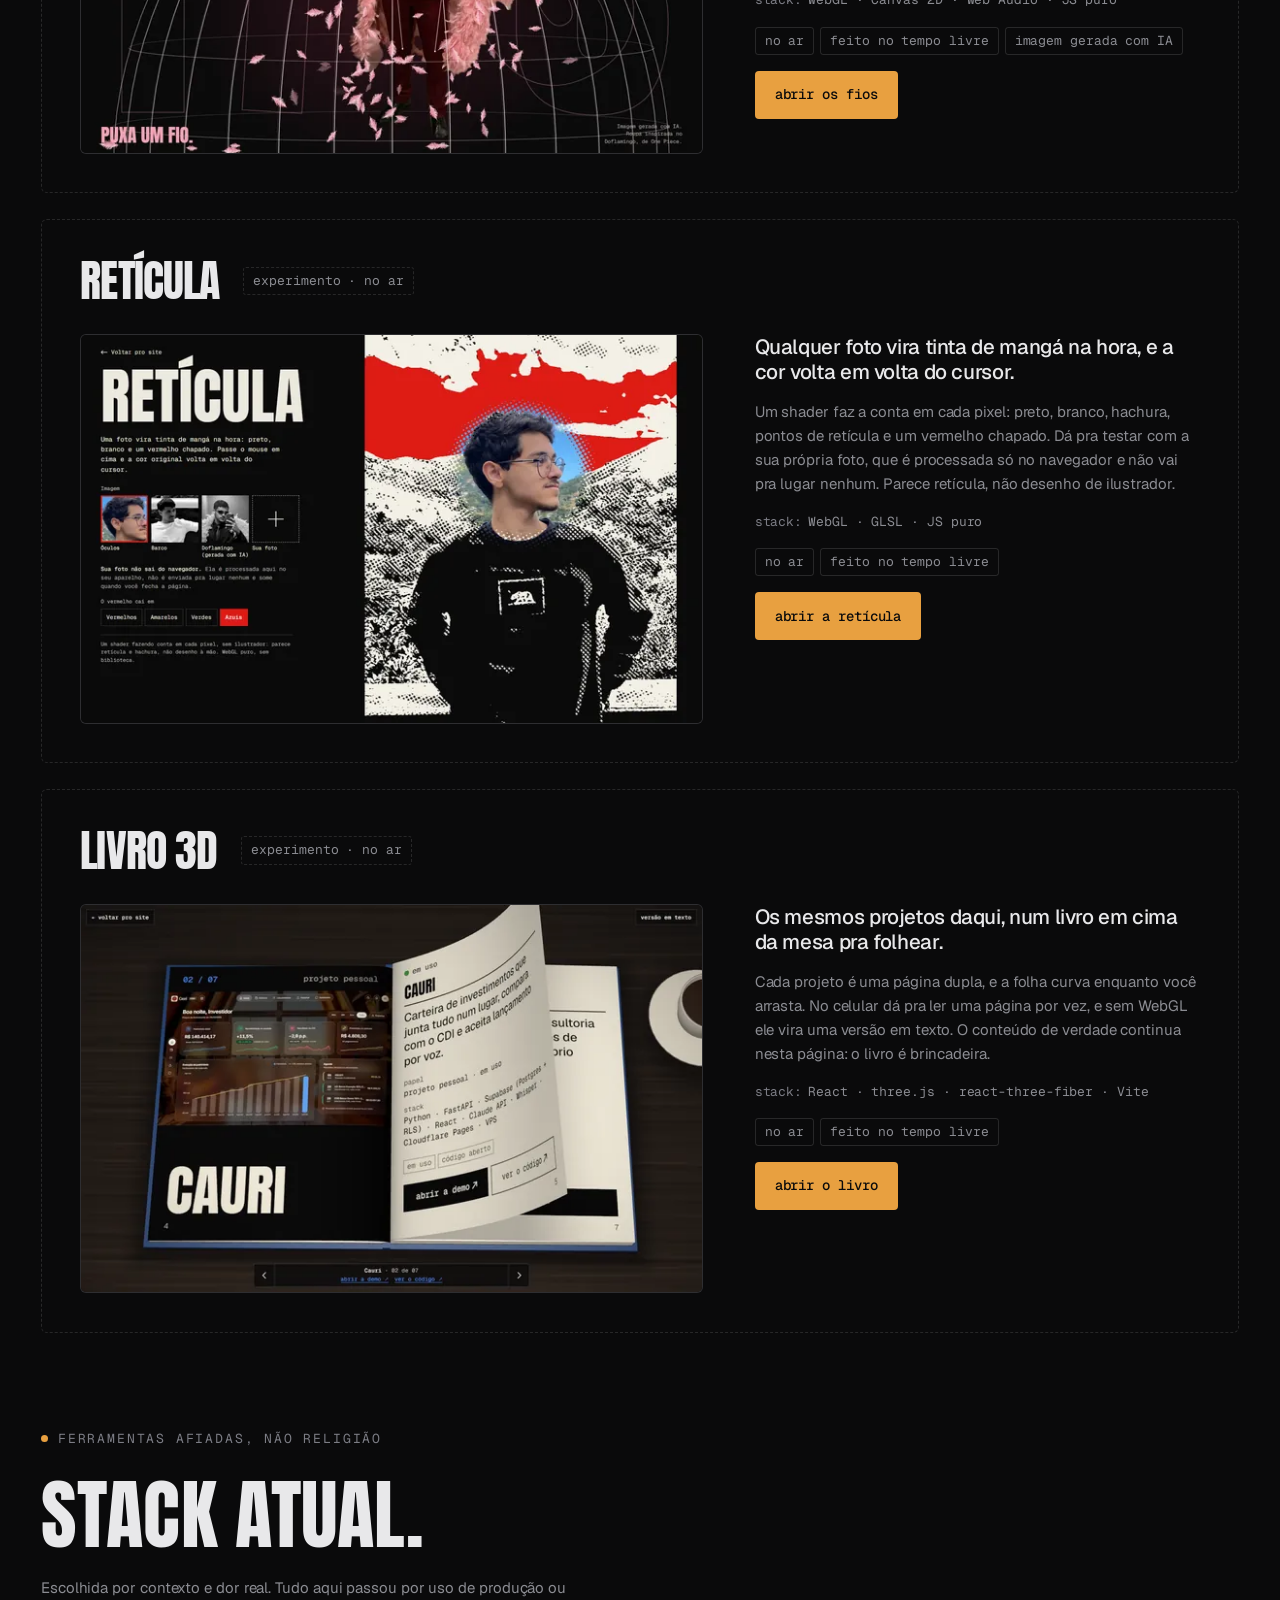
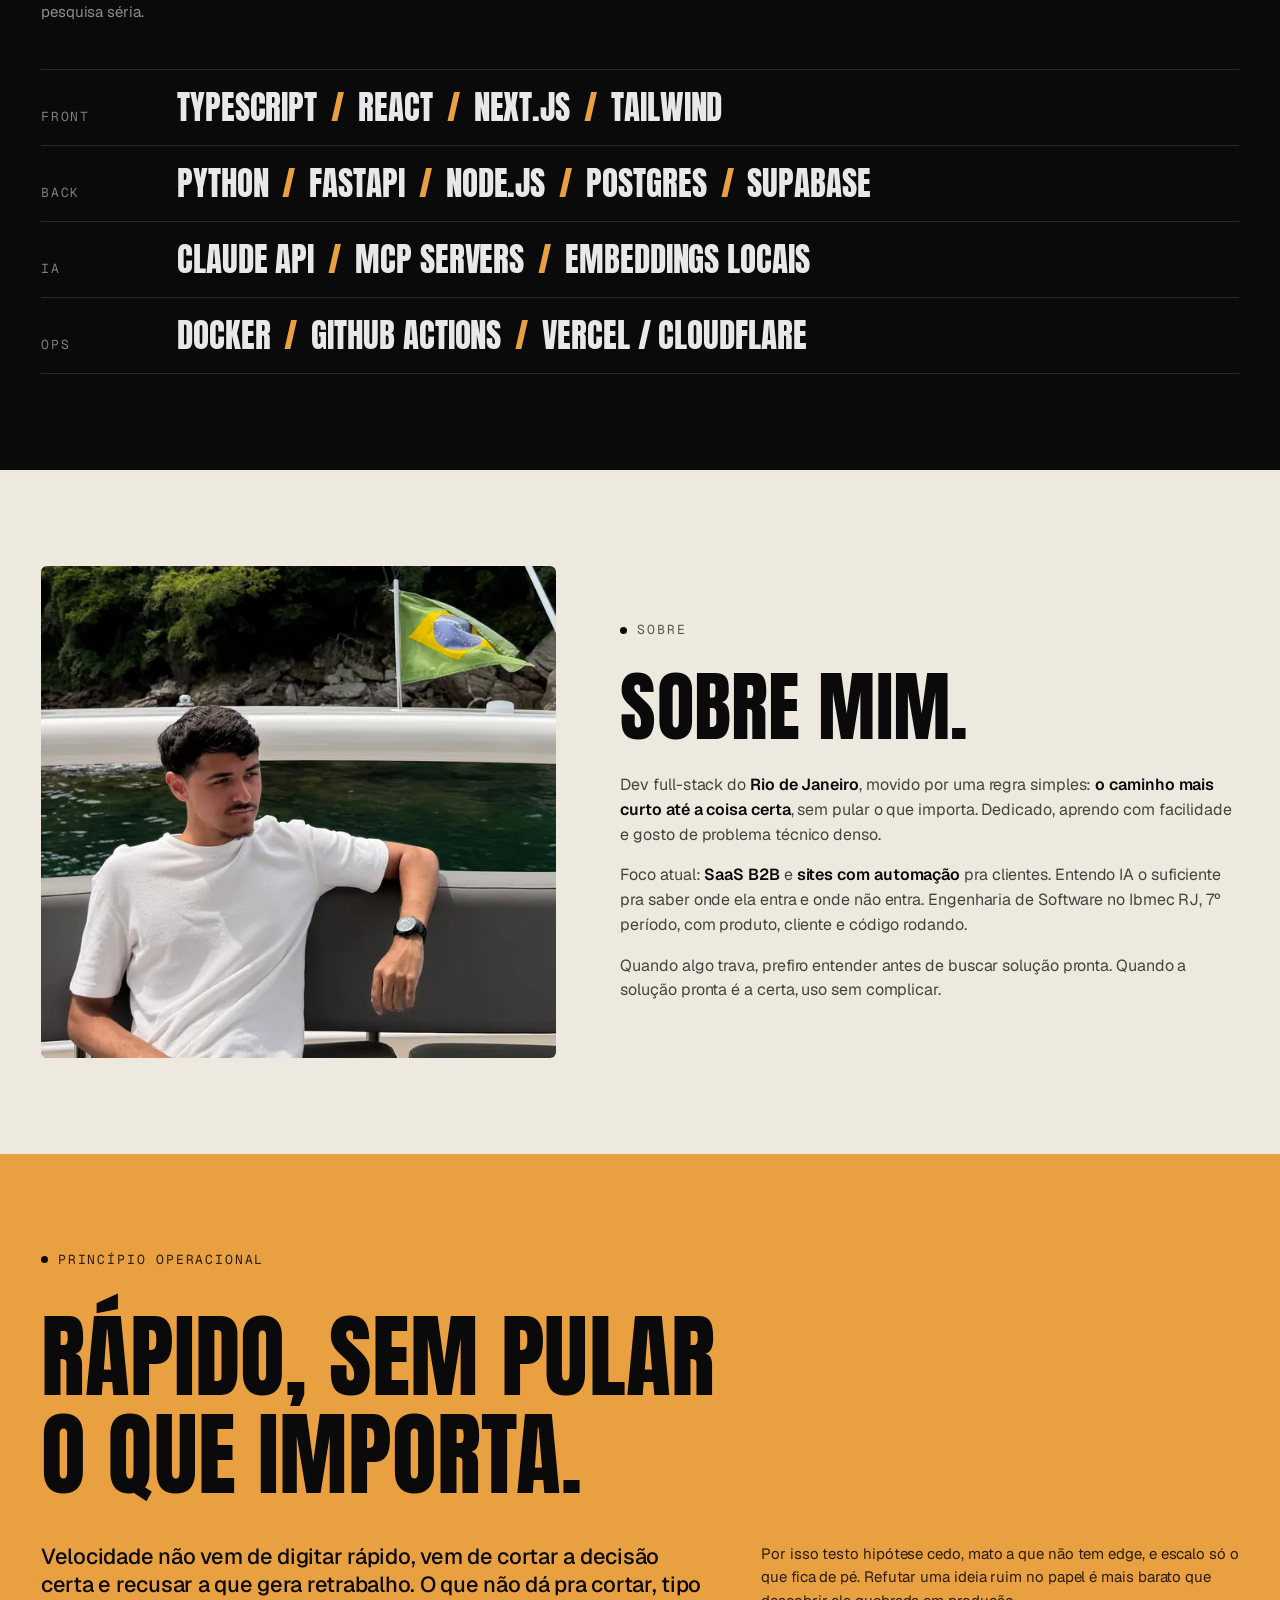
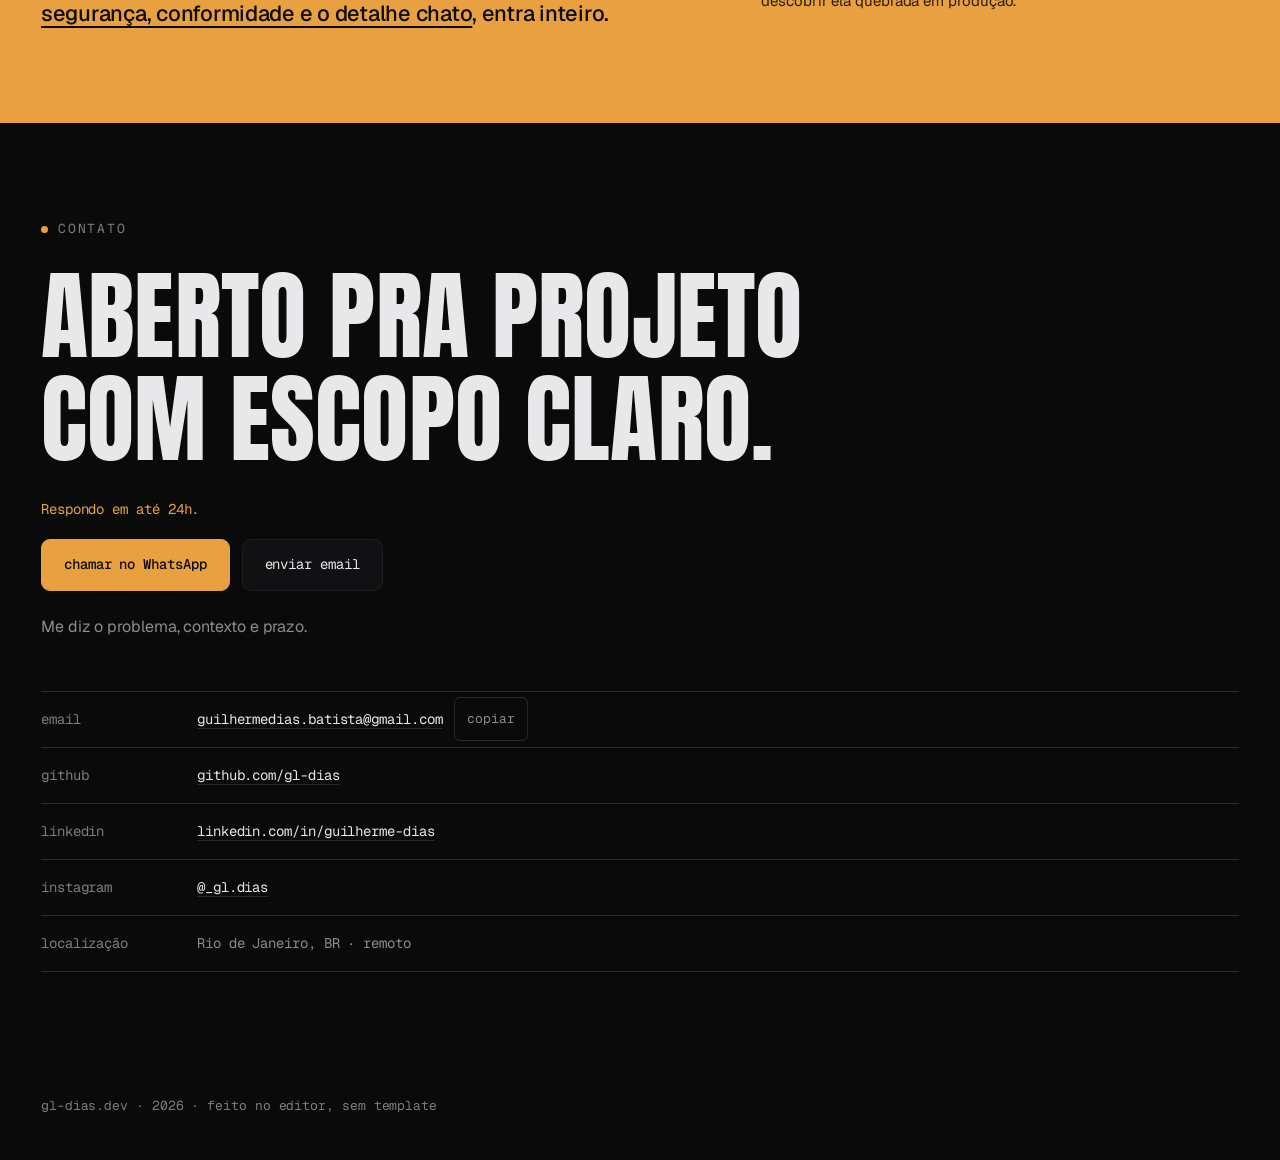
==== commit 9c2dad70: "experimentos: cards de Fios, Retícula e Livro 3D na home" ====
--- a/index.html
+++ b/index.html
@@ -446,6 +446,73 @@
             </div>
           </div>
         </article>
+
+        <article class="lab reveal">
+          <div class="case-head">
+            <h3 class="case-mini-name">Fios</h3>
+            <span class="proj-role experiment">experimento · no ar</span>
+          </div>
+          <div class="case-grid">
+            <div class="case-media">
+              <img class="proj-thumb" src="images/projetos/fios-800.webp" data-zoom-src="images/projetos/fios-1440.webp" srcset="images/projetos/fios-640.webp 640w, images/projetos/fios-800.webp 800w, images/projetos/fios-1440.webp 1440w" sizes="(max-width: 999px) calc(100vw - 76px), 52vw" width="1440" height="900" loading="lazy" decoding="async" alt="Fios: Guilherme de terno bordô e casaco de penas rosa, pendurado como marionete, com uma gaiola de fios fechando em volta dele." />
+            </div>
+            <div class="case-body">
+              <p class="case-tagline">Eu de Doflamingo, pendurado por fios que você puxa.</p>
+              <p class="case-desc">Uma marionete em WebGL: cada fio segura uma parte do corpo, e puxar, arrastar ou sacudir mexe o boneco inteiro. Os fios também são cordas e tocam quando o cursor passa, as letras do título caem se você cortar, e um botão fecha uma gaiola de fios em volta dele. A imagem é gerada com IA, e a roupa é inspirada no Doflamingo, de One Piece.</p>
+              <p class="case-stack"><span class="stack-label">stack:</span>WebGL · Canvas 2D · Web Audio · JS puro</p>
+              <ul class="chips">
+                <li>no ar</li>
+                <li>feito no tempo livre</li>
+                <li>imagem gerada com IA</li>
+              </ul>
+              <a class="proj-link" href="/fios/">abrir os fios</a>
+            </div>
+          </div>
+        </article>
+
+        <article class="lab reveal">
+          <div class="case-head">
+            <h3 class="case-mini-name">Retícula</h3>
+            <span class="proj-role experiment">experimento · no ar</span>
+          </div>
+          <div class="case-grid">
+            <div class="case-media">
+              <img class="proj-thumb" src="images/projetos/reticula-800.webp" data-zoom-src="images/projetos/reticula-1440.webp" srcset="images/projetos/reticula-640.webp 640w, images/projetos/reticula-800.webp 800w, images/projetos/reticula-1440.webp 1440w" sizes="(max-width: 999px) calc(100vw - 76px), 52vw" width="1440" height="900" loading="lazy" decoding="async" alt="Retícula: foto de Guilherme de óculos transformada em preto, branco e vermelho chapado, com a cor original aparecendo em volta do cursor." />
+            </div>
+            <div class="case-body">
+              <p class="case-tagline">Qualquer foto vira tinta de mangá na hora, e a cor volta em volta do cursor.</p>
+              <p class="case-desc">Um shader faz a conta em cada pixel: preto, branco, hachura, pontos de retícula e um vermelho chapado. Dá pra testar com a sua própria foto, que é processada só no navegador e não vai pra lugar nenhum. Parece retícula, não desenho de ilustrador.</p>
+              <p class="case-stack"><span class="stack-label">stack:</span>WebGL · GLSL · JS puro</p>
+              <ul class="chips">
+                <li>no ar</li>
+                <li>feito no tempo livre</li>
+              </ul>
+              <a class="proj-link" href="/reticula/">abrir a retícula</a>
+            </div>
+          </div>
+        </article>
+
+        <article class="lab reveal">
+          <div class="case-head">
+            <h3 class="case-mini-name">Livro 3D</h3>
+            <span class="proj-role experiment">experimento · no ar</span>
+          </div>
+          <div class="case-grid">
+            <div class="case-media">
+              <img class="proj-thumb" src="images/projetos/livro-800.webp" data-zoom-src="images/projetos/livro-1440.webp" srcset="images/projetos/livro-640.webp 640w, images/projetos/livro-800.webp 800w, images/projetos/livro-1440.webp 1440w" sizes="(max-width: 999px) calc(100vw - 76px), 52vw" width="1440" height="900" loading="lazy" decoding="async" alt="Livro 3D: livro de capa azul aberto em cima de uma mesa escura, com uma folha no meio da virada." />
+            </div>
+            <div class="case-body">
+              <p class="case-tagline">Os mesmos projetos daqui, num livro em cima da mesa pra folhear.</p>
+              <p class="case-desc">Cada projeto é uma página dupla, e a folha curva enquanto você arrasta. No celular dá pra ler uma página por vez, e sem WebGL ele vira uma versão em texto. O conteúdo de verdade continua nesta página: o livro é brincadeira.</p>
+              <p class="case-stack"><span class="stack-label">stack:</span>React · three.js · react-three-fiber · Vite</p>
+              <ul class="chips">
+                <li>no ar</li>
+                <li>feito no tempo livre</li>
+              </ul>
+              <a class="proj-link" href="/livro/">abrir o livro</a>
+            </div>
+          </div>
+        </article>
       </div>
     </section>
 
--- a/home.css
+++ b/home.css
@@ -563,6 +563,7 @@
   border: 1px dashed var(--line-strong);
   border-radius: 6px;
 }
+.lab + .lab { margin-top: clamp(16px, 2vw, 32px); }
 .lab .case-head { margin-bottom: clamp(18px, 2.4vw, 36px); align-items: center; }
 .lab .proj-role { margin-bottom: 0; }
 .lab .case-mini-name { font-size: clamp(30px, 3.4vw, 56px); }
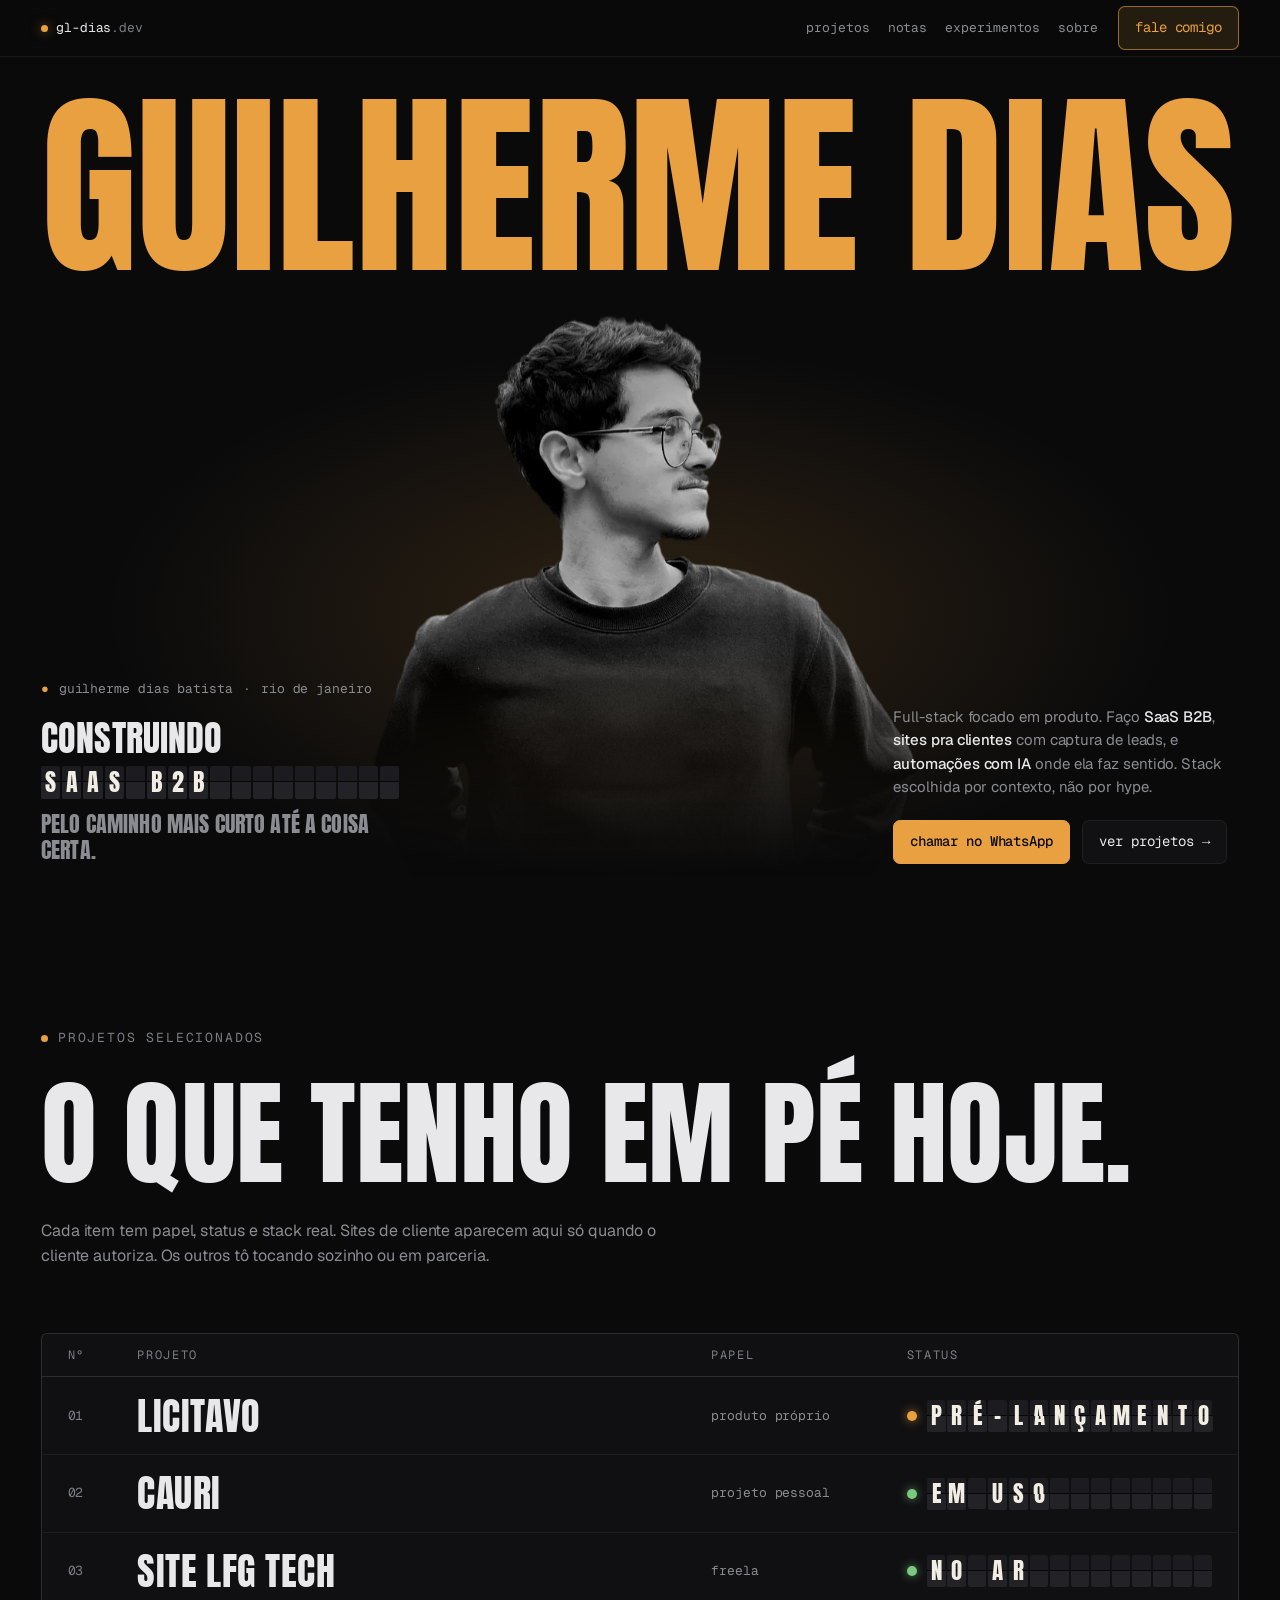
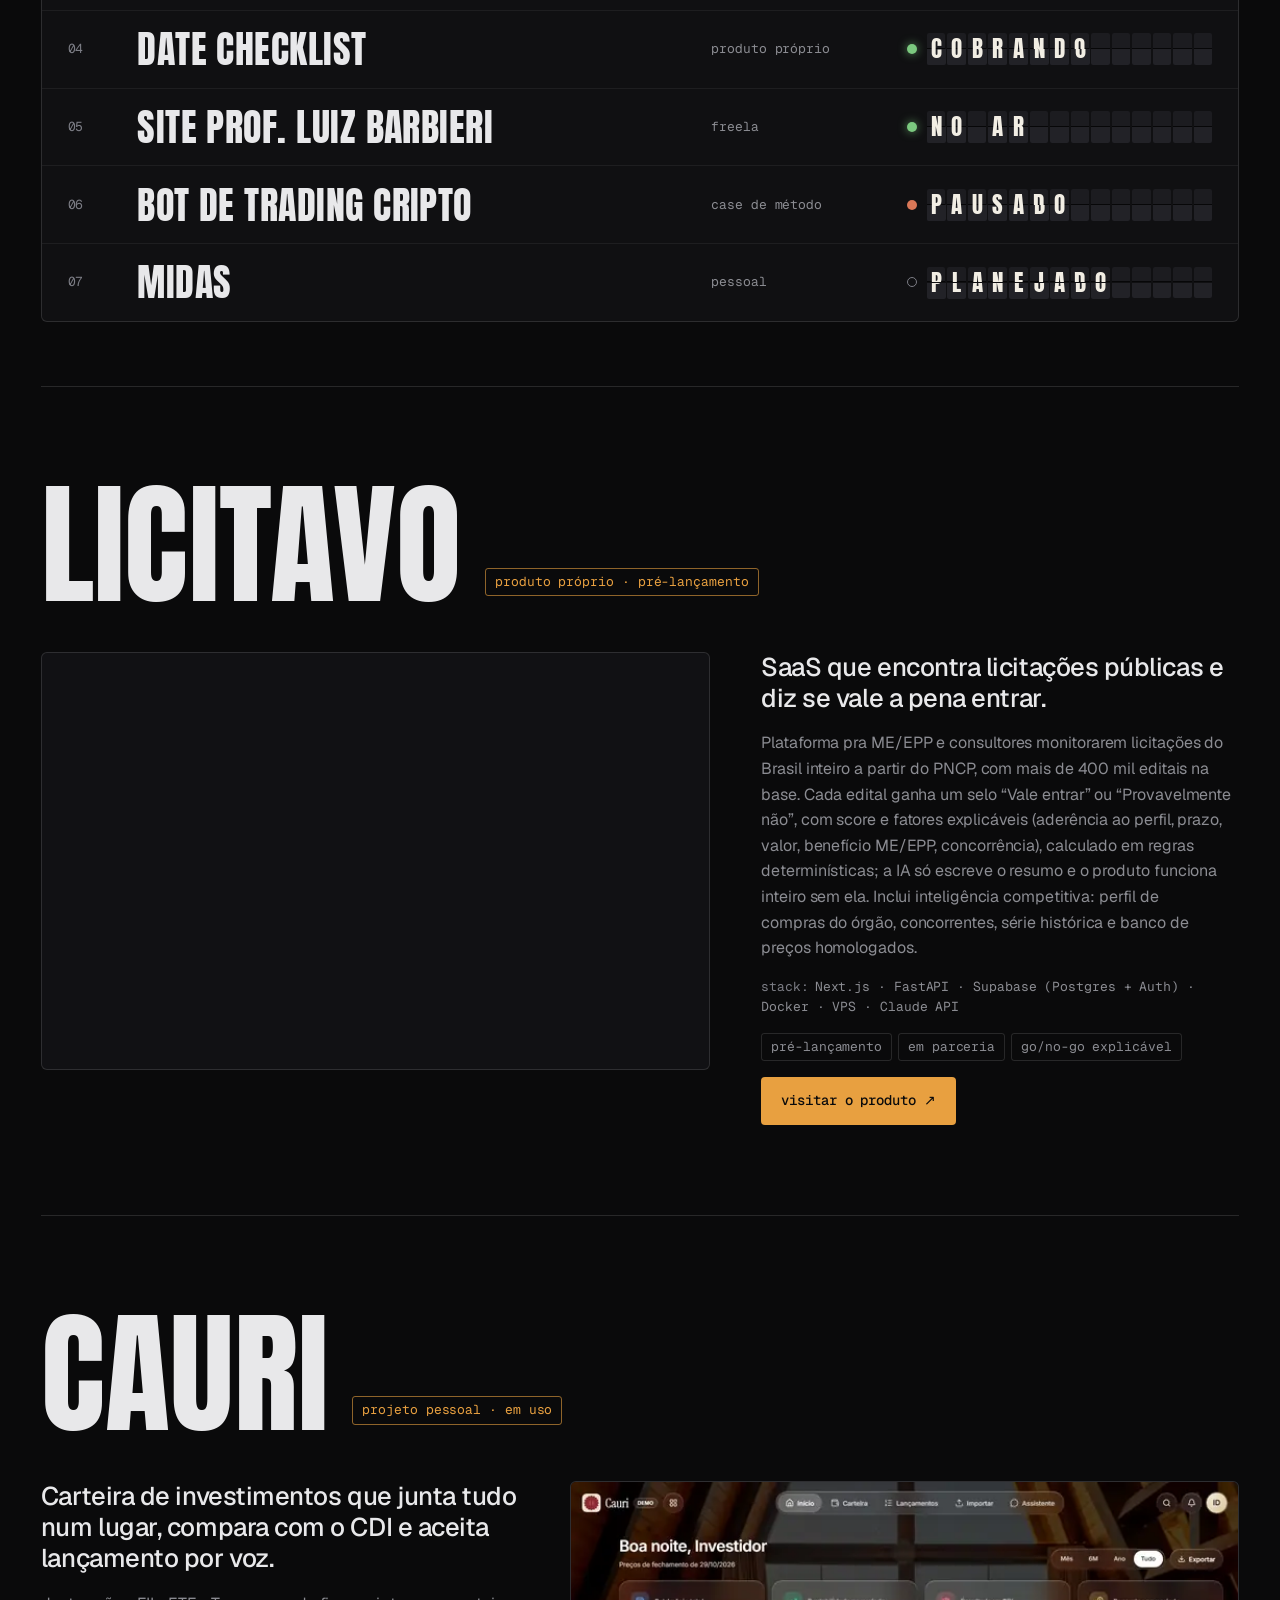
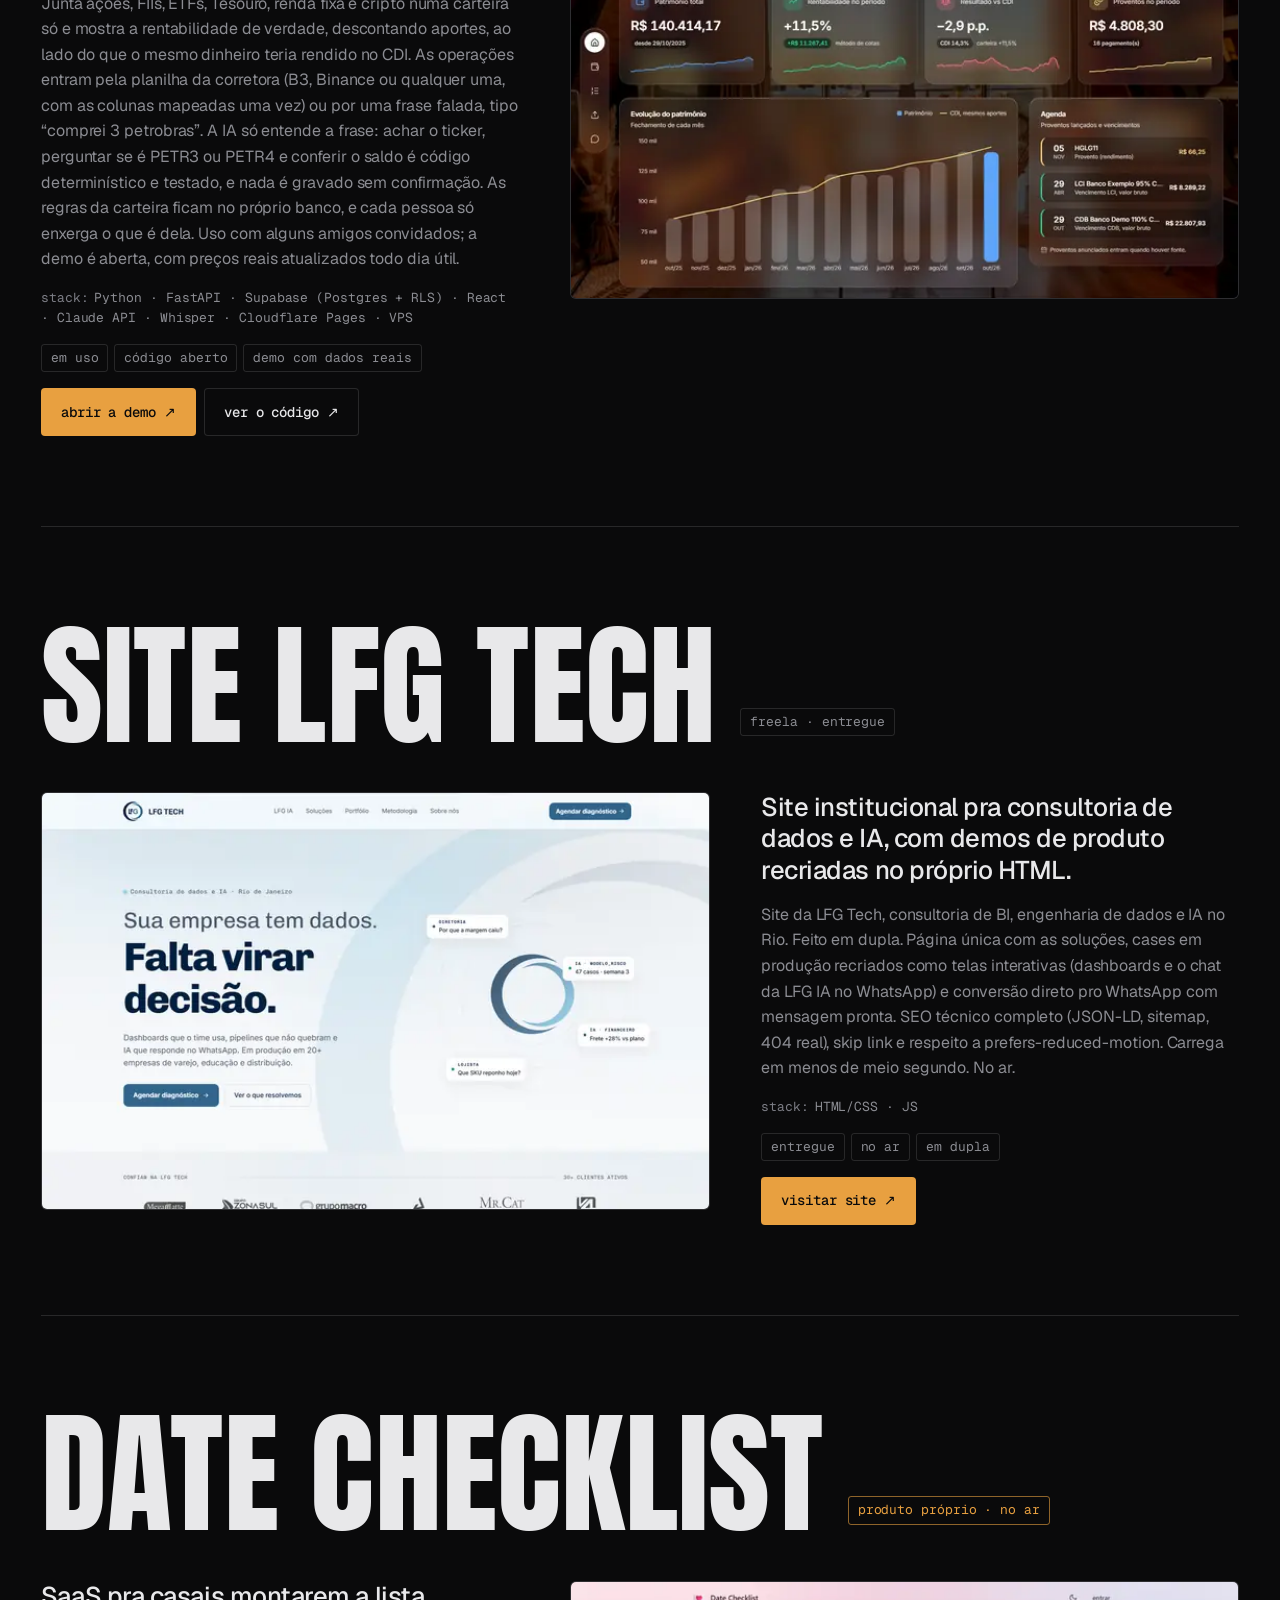
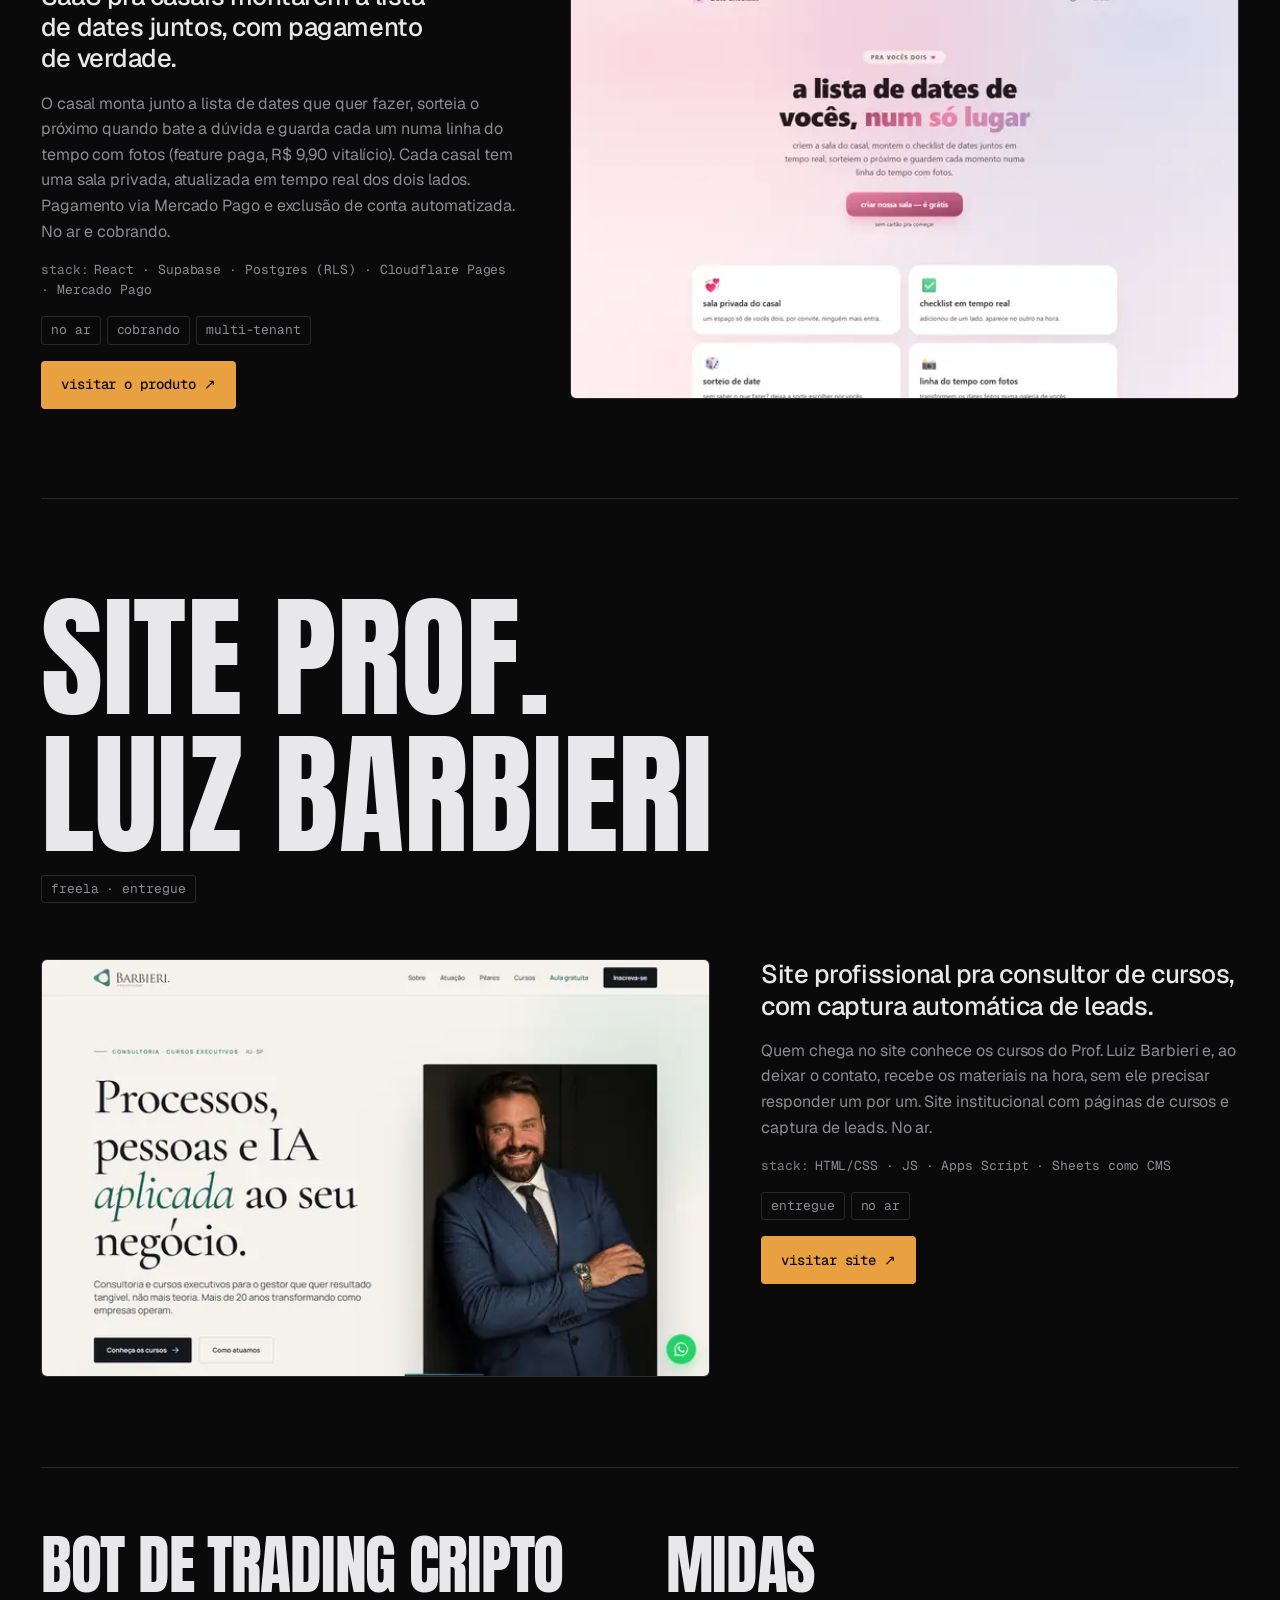
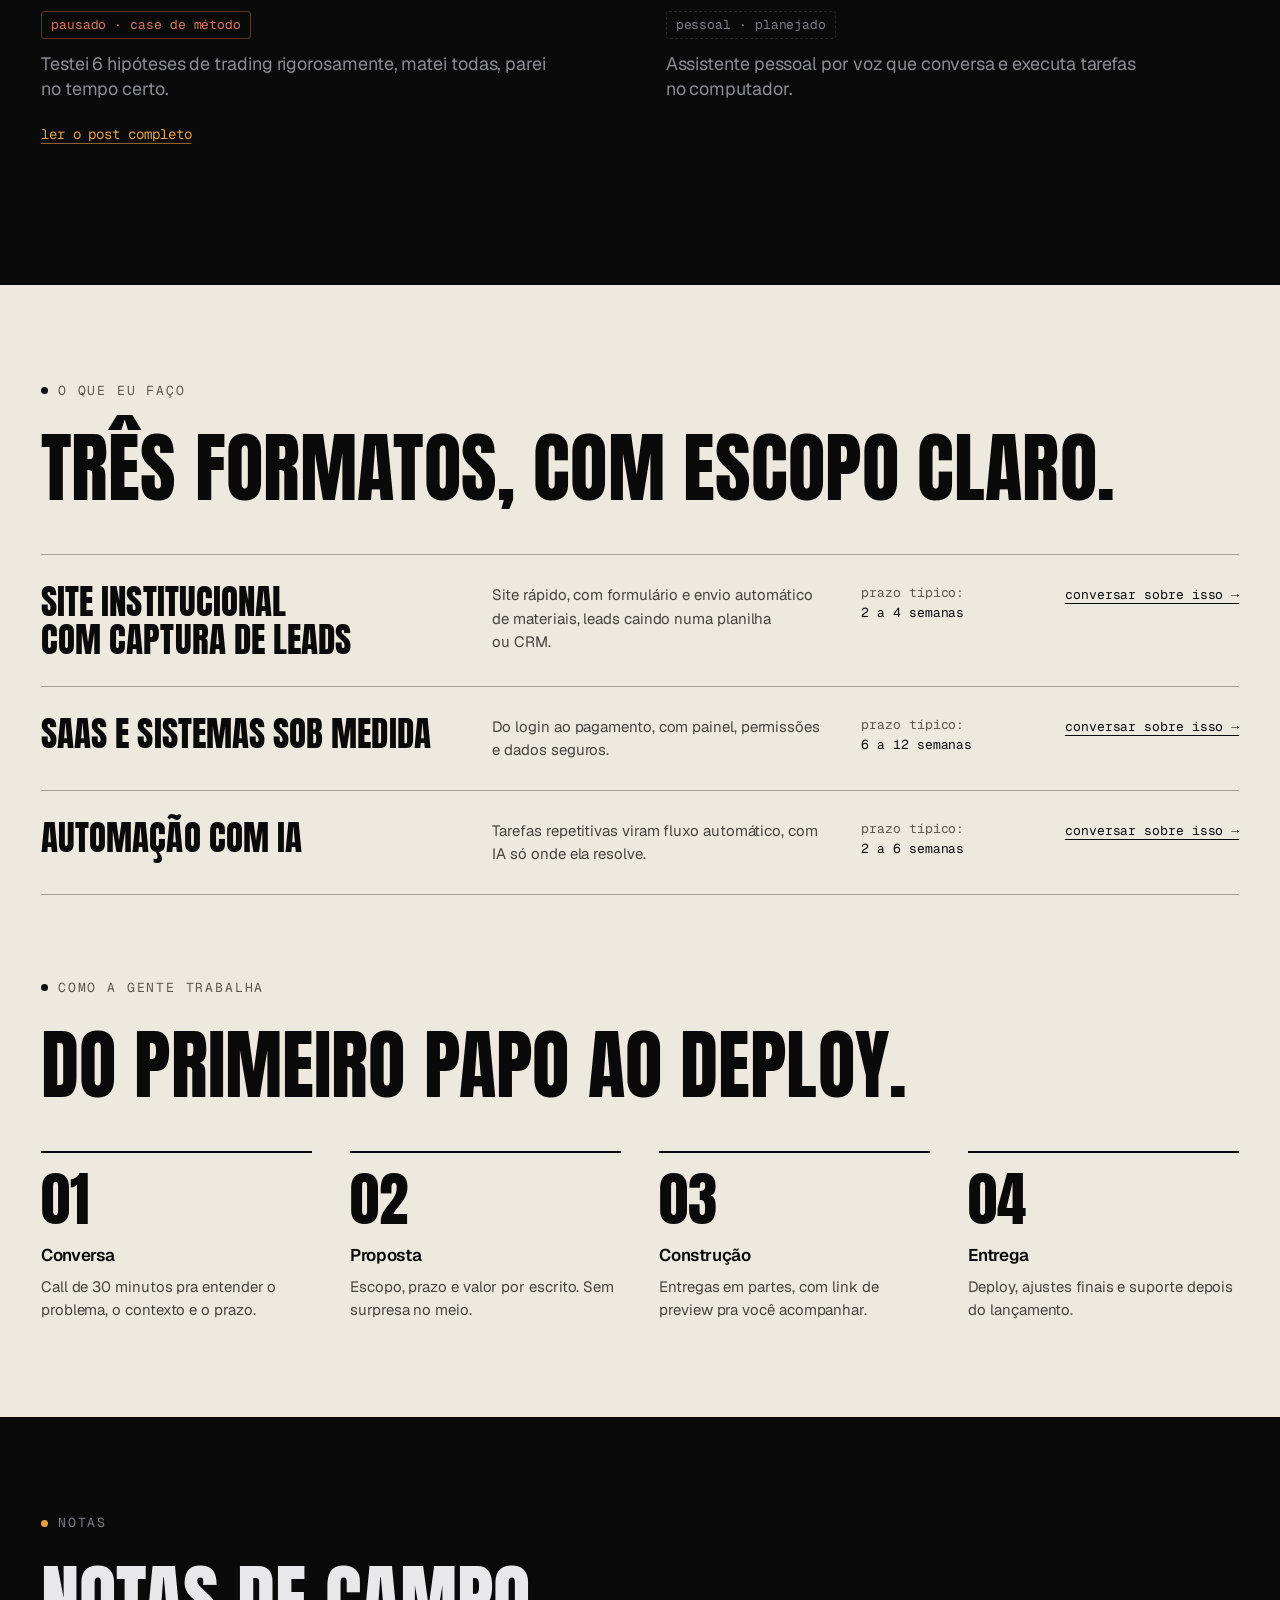
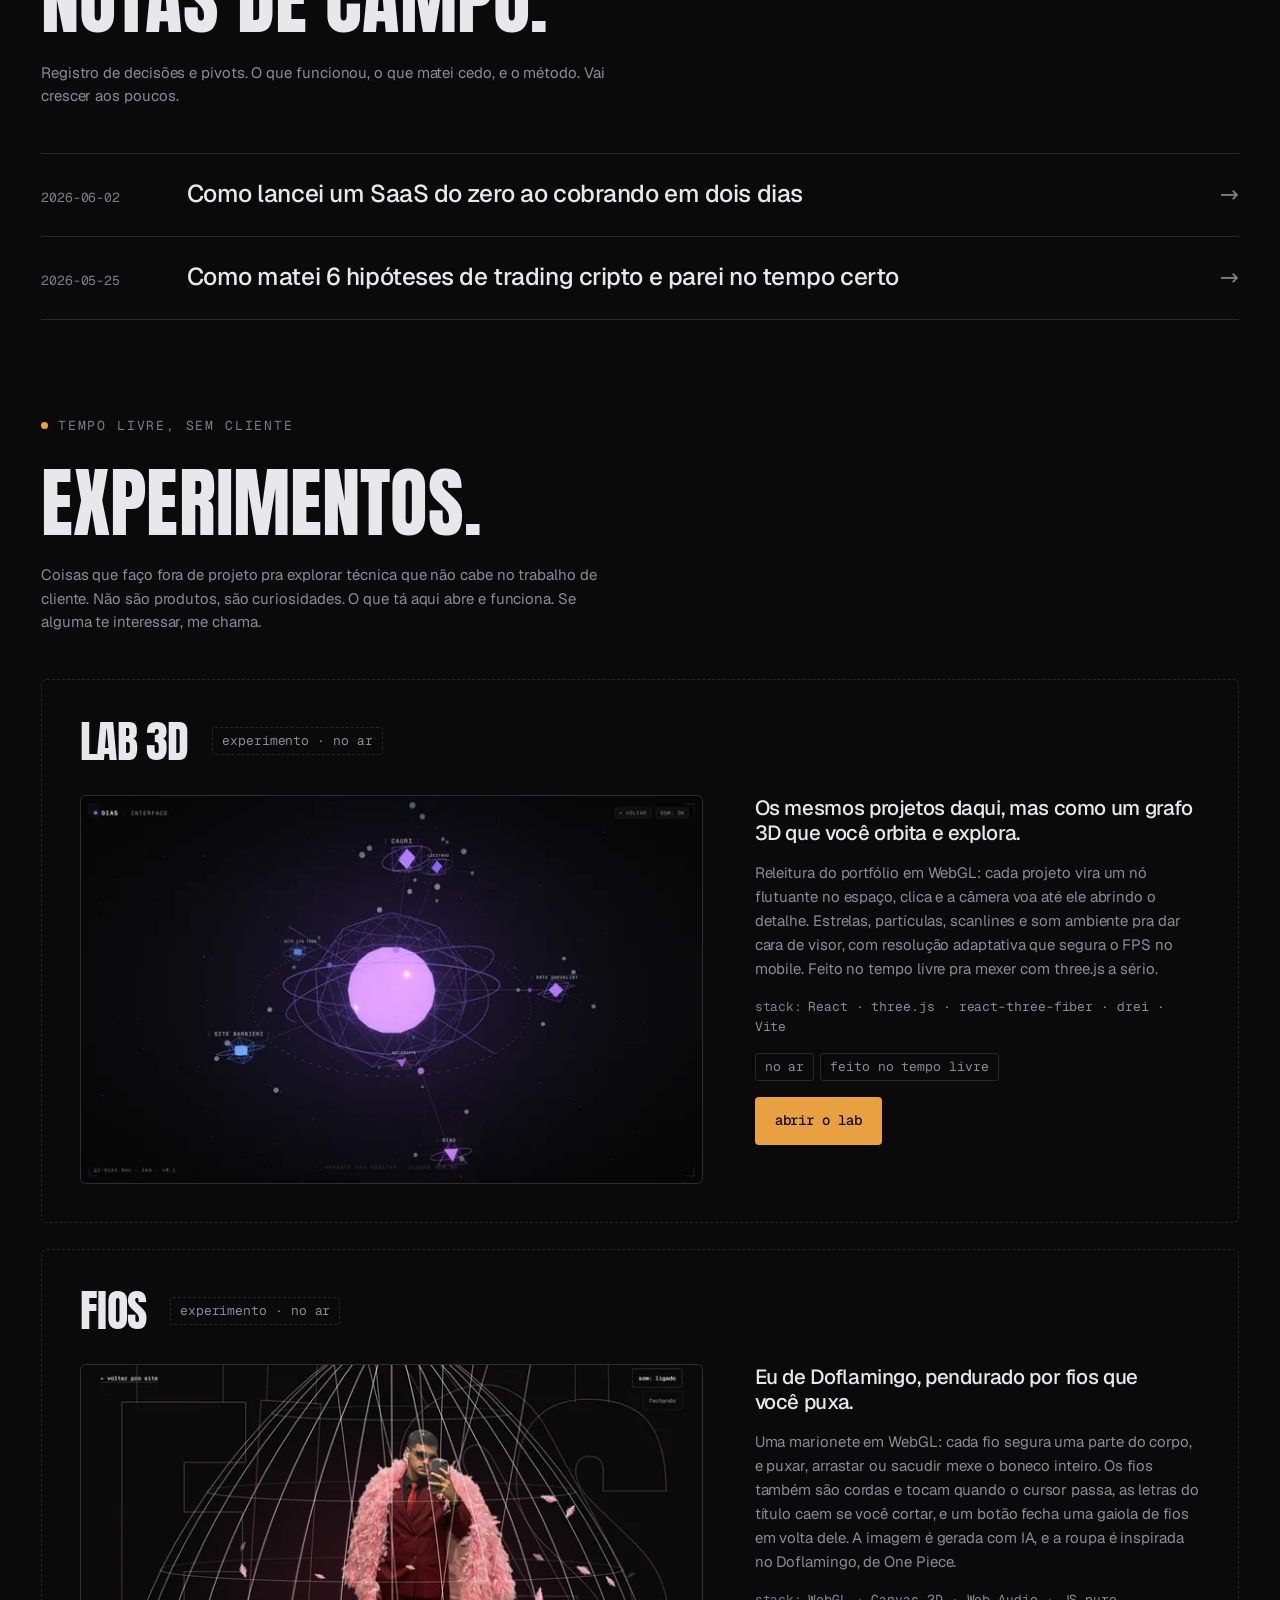
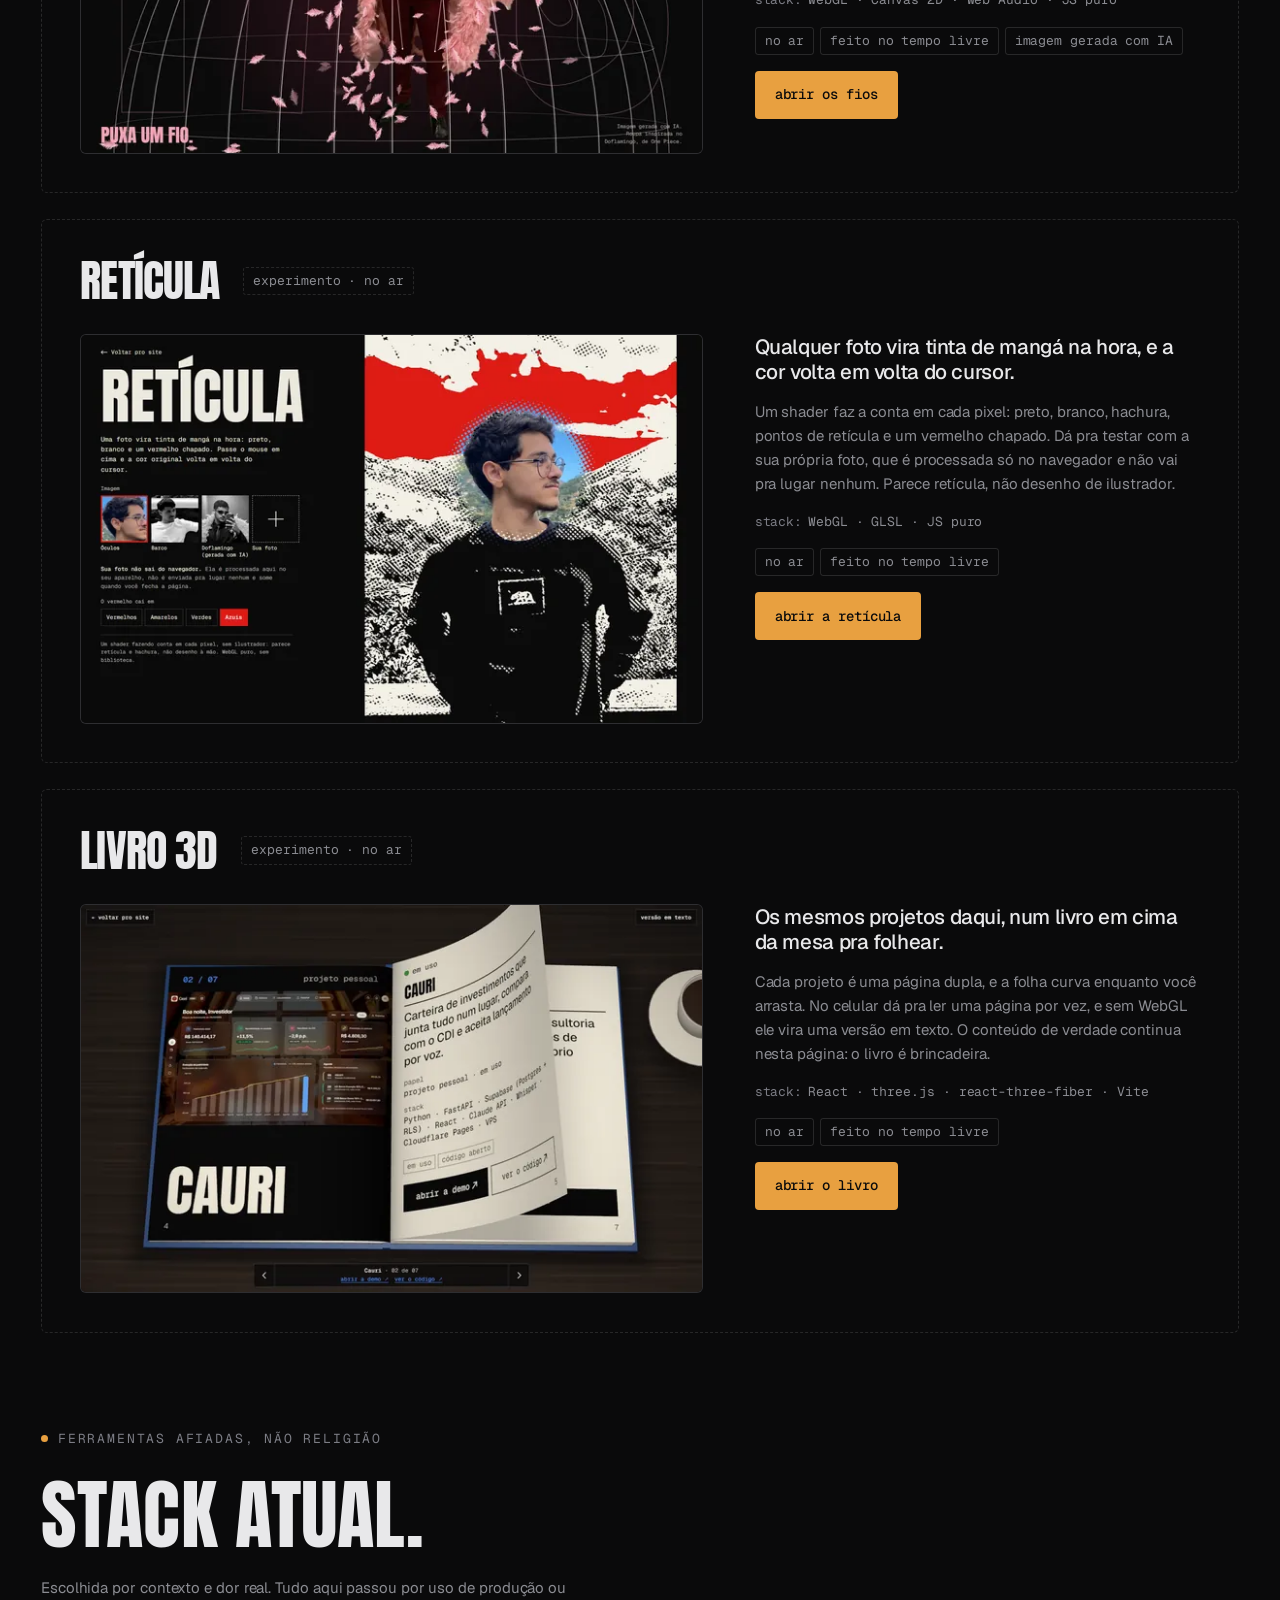
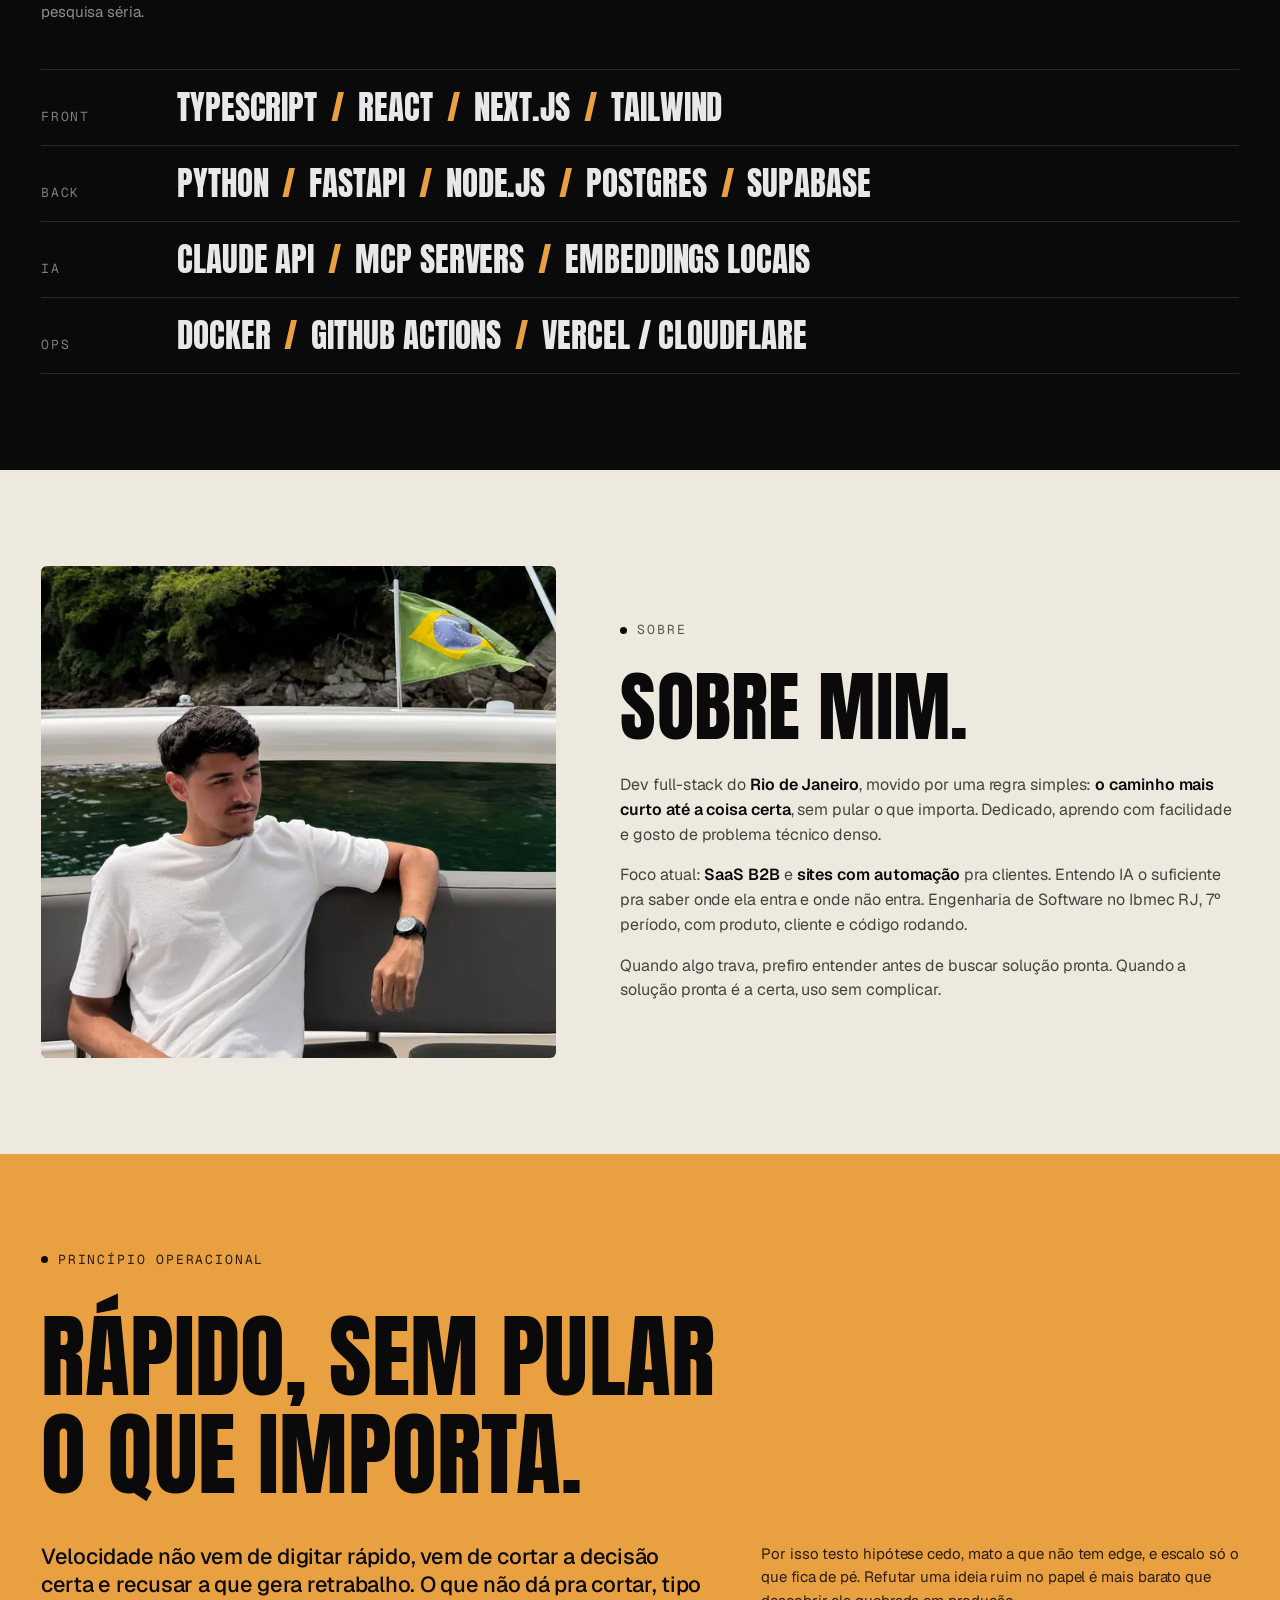
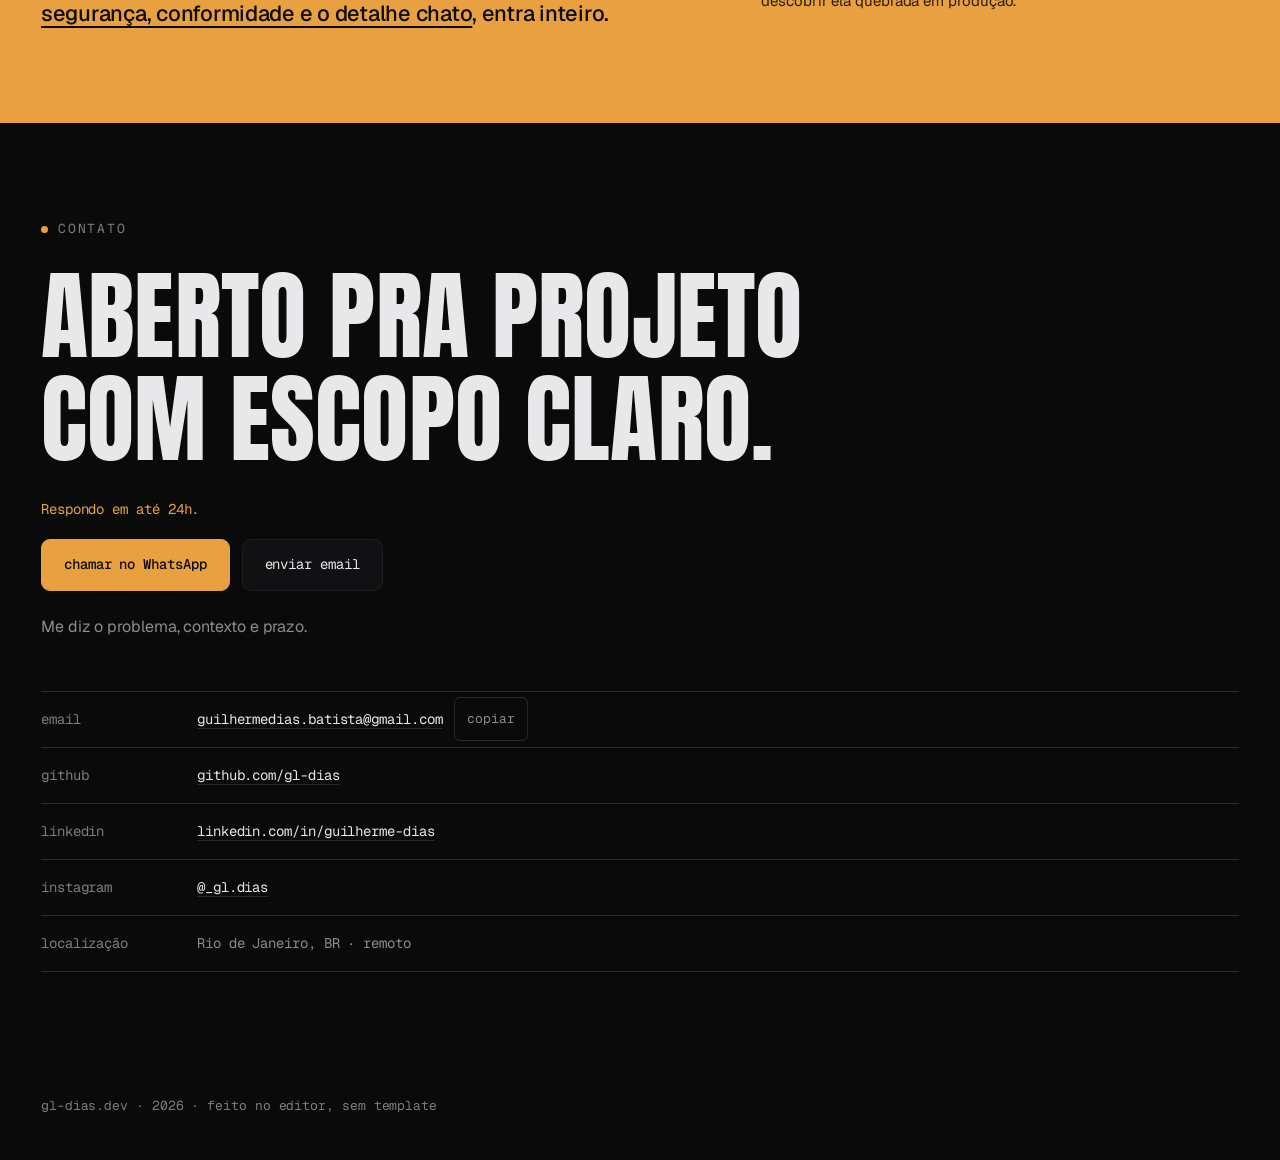
==== commit aea8da90: "projetos: Dias agora se chama Midas, com lab e livro recompilados Co-Authored-By: Claude Opus 5.5 (1" ====
--- a/index.html
+++ b/index.html
@@ -177,9 +177,9 @@
               <span class="board-kind">case de método</span>
               <span class="board-status is-paused"><span class="board-led"></span><span class="board-status-text">pausado</span><span class="flap flap-status" aria-hidden="true" data-word="pausado" data-cells="14"></span></span>
             </a></li>
-            <li><a class="board-row" href="#p-dias">
+            <li><a class="board-row" href="#p-midas">
               <span class="board-num">07</span>
-              <span class="board-name">Dias</span>
+              <span class="board-name">Midas</span>
               <span class="board-kind">pessoal</span>
               <span class="board-status is-planned"><span class="board-led"></span><span class="board-status-text">planejado</span><span class="flap flap-status" aria-hidden="true" data-word="planejado" data-cells="14"></span></span>
             </a></li>
@@ -312,8 +312,8 @@
               <a class="proj-textlink" href="posts/bot-cripto">ler o post completo</a>
             </article>
 
-            <article class="case-mini reveal" id="p-dias">
-              <h3 class="case-mini-name">Dias</h3>
+            <article class="case-mini reveal" id="p-midas">
+              <h3 class="case-mini-name">Midas</h3>
               <span class="proj-role draft">pessoal · planejado</span>
               <p class="case-mini-tagline">Assistente pessoal por voz que conversa e executa tarefas no computador.</p>
             </article>
